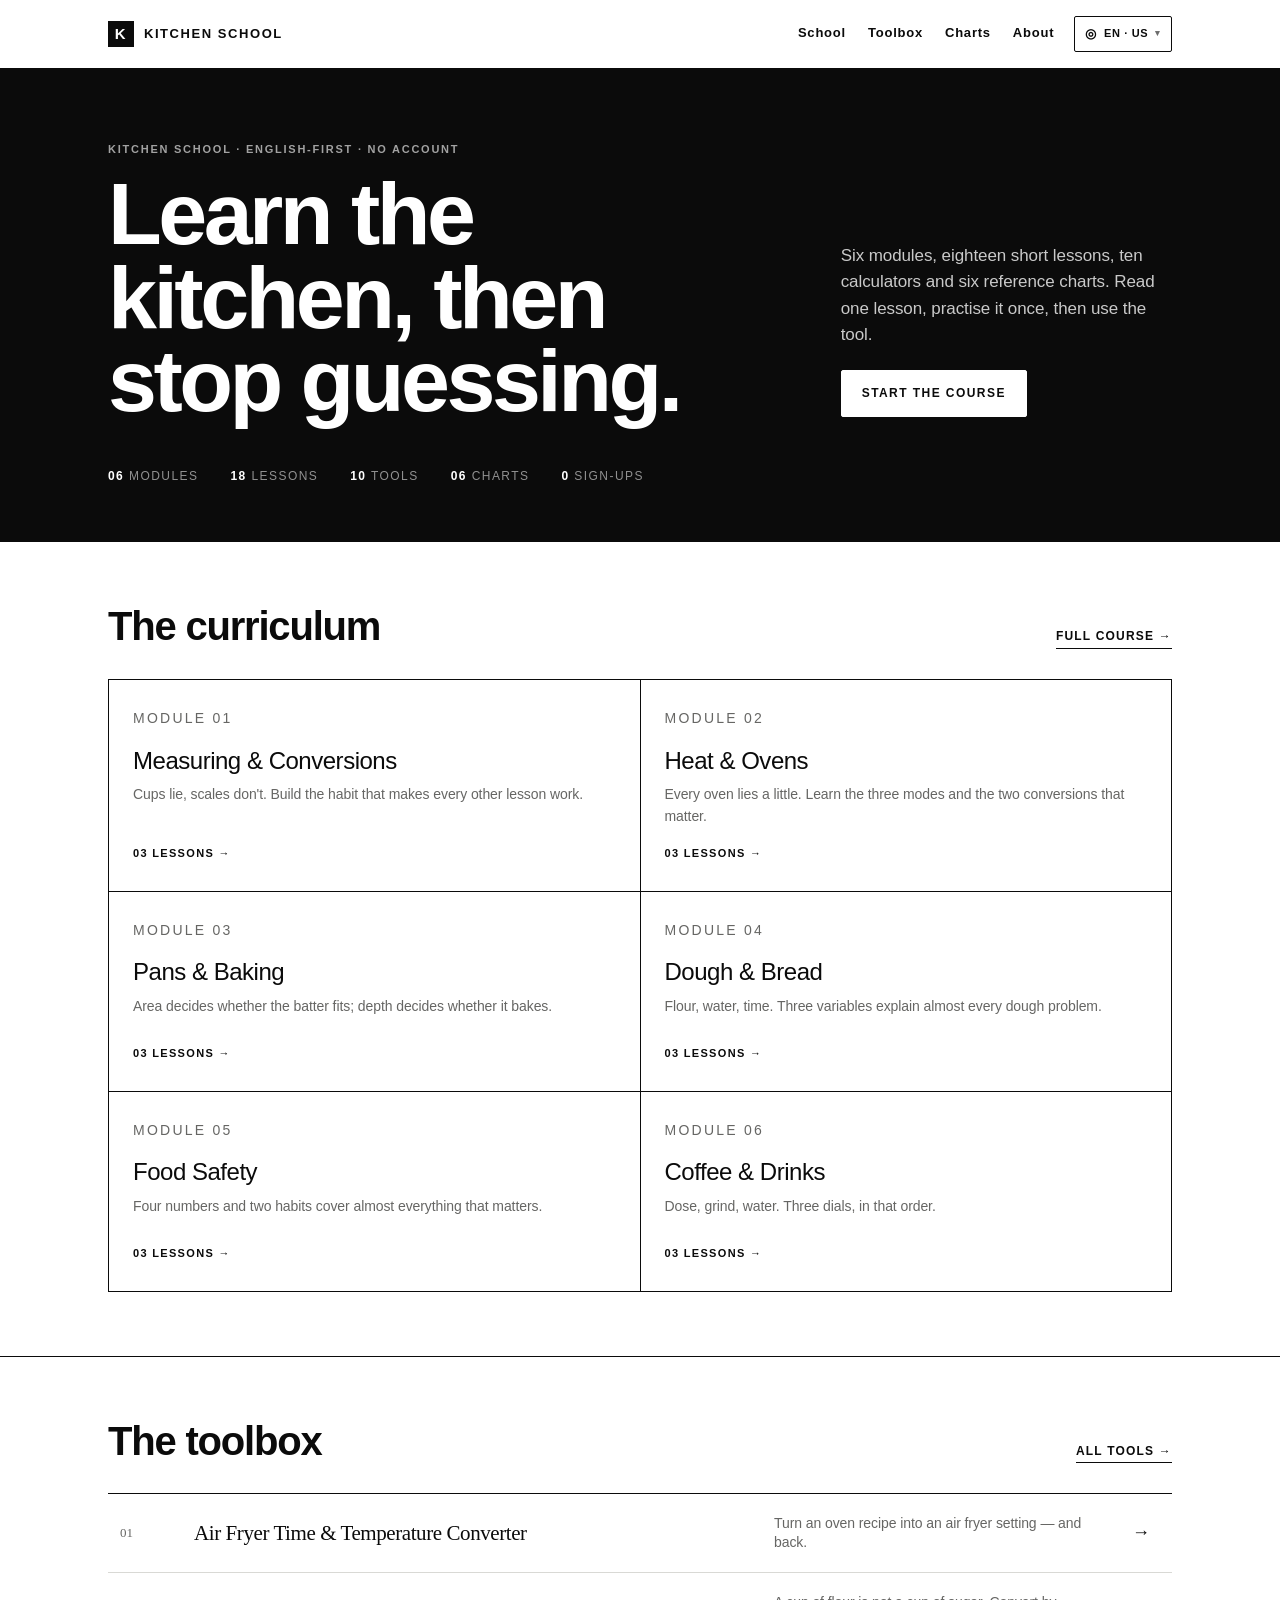
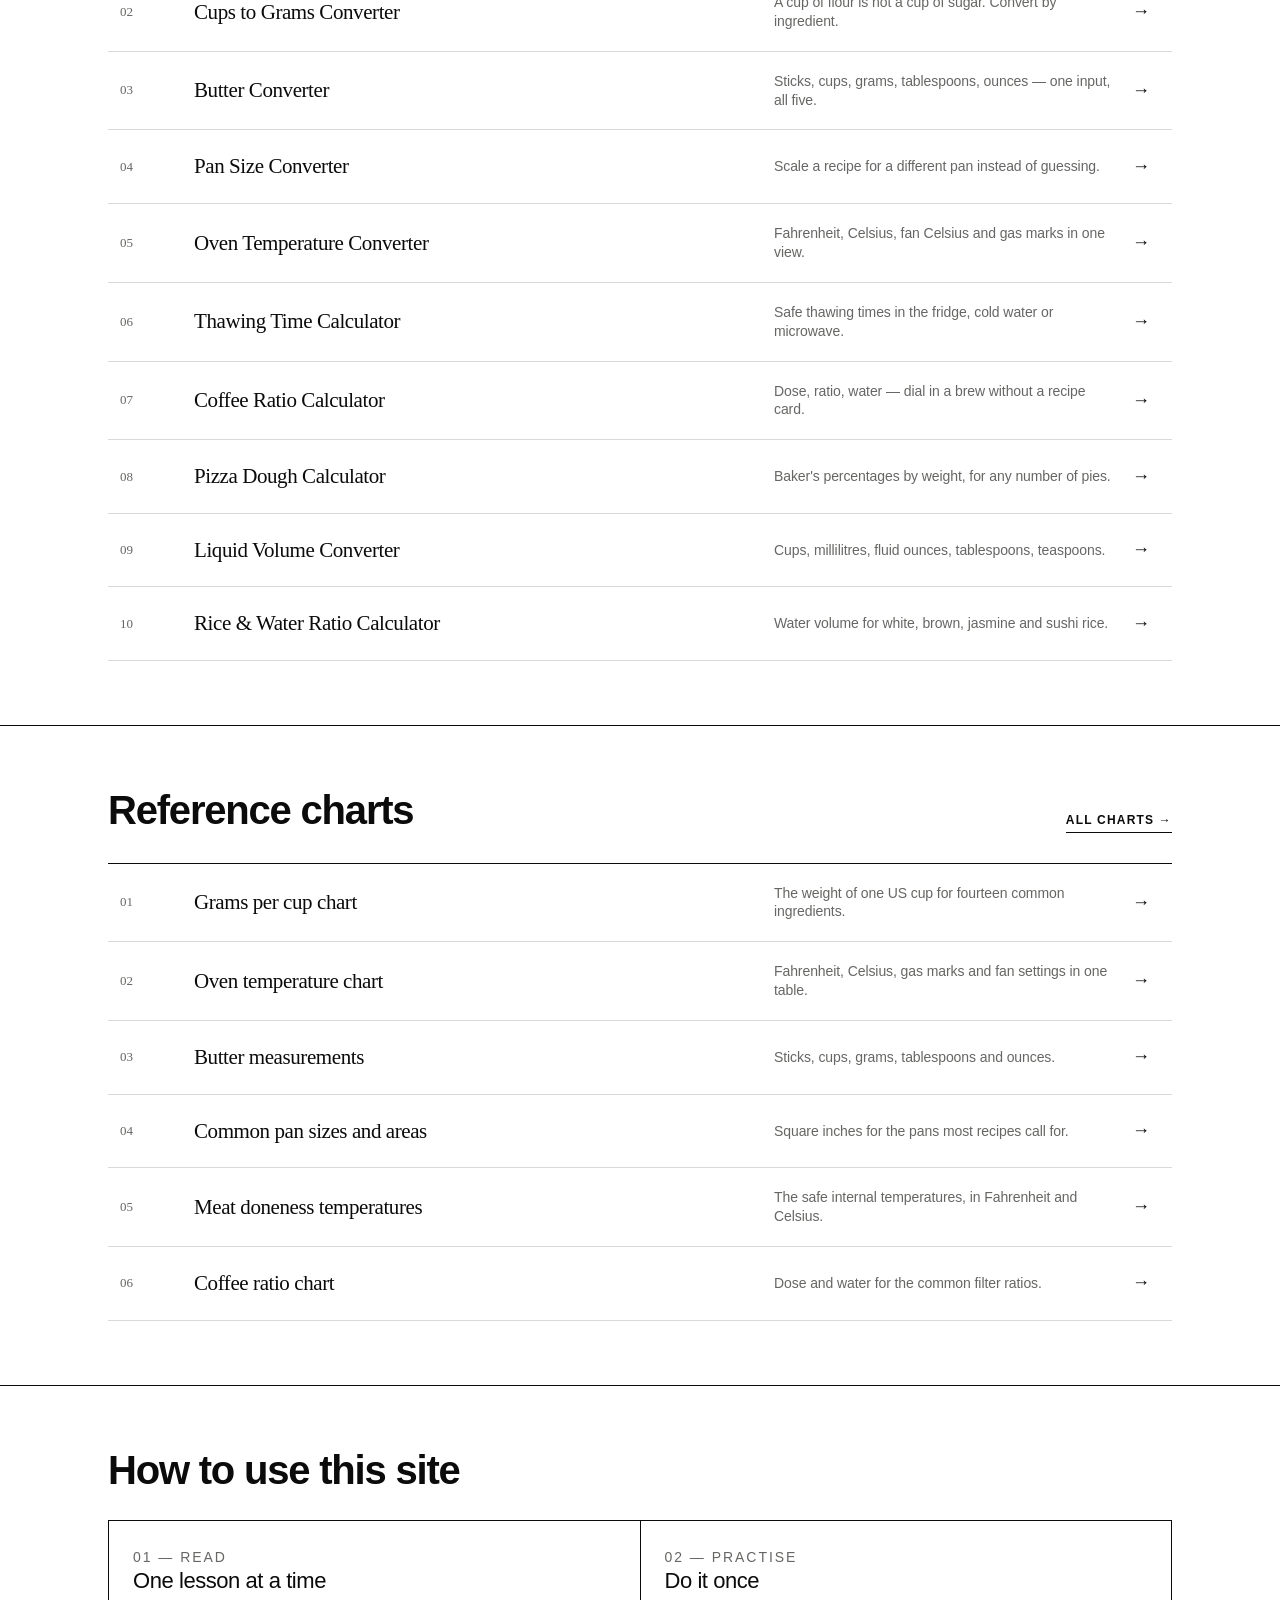
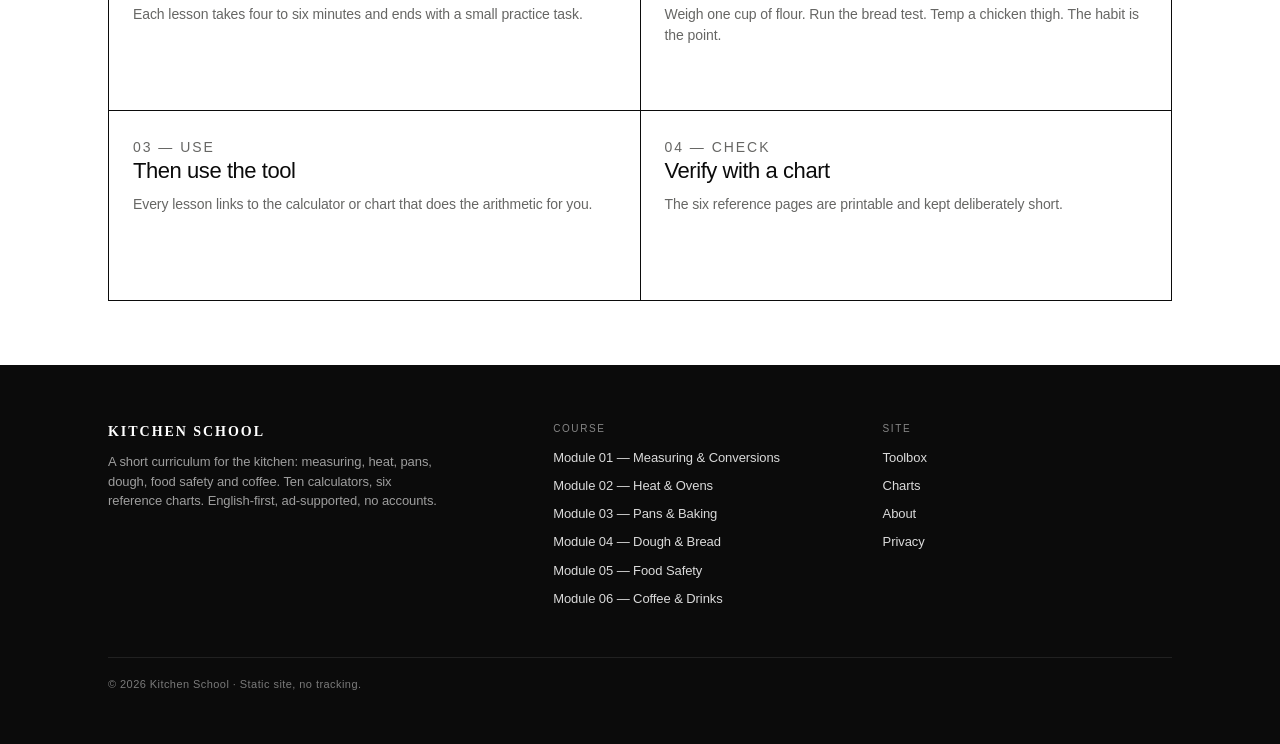
==== index.html @ a3f27768 "Add files via upload" ====
<!doctype html>
<html lang="en">
<head>
<meta charset="utf-8">
<meta name="viewport" content="width=device-width, initial-scale=1">
<title>Kitchen School — Learn the kitchen, then stop guessing</title>
<meta name="description" content="Eighteen short lessons, ten kitchen calculators and six reference charts. Learn measuring, heat, pans, dough, food safety and coffee — no account needed.">
<link rel="preconnect" href="https://miaoda.feishu.cn">
<link rel="stylesheet" href="https://miaoda.feishu.cn/fonts/css2?family=Space+Grotesk:wght@400;500;700&family=Inter:wght@400;500;600;700&display=swap">
<style>
/* ===== Base ===== */
:root{
  --ink:#0b0b0b;
  --paper:#ffffff;
  --muted:#666664;
  --hair:#d9d9d5;
  --soft:#f5f5f2;
}
*{box-sizing:border-box}
html{-webkit-text-size-adjust:100%}
body{
  margin:0;background:var(--paper);color:var(--ink);
  font-family:"Inter","Helvetica Neue",Arial,sans-serif;
  font-size:17px;line-height:1.55;letter-spacing:-0.005em;
  -webkit-font-smoothing:antialiased;
}
a{color:inherit}
h1,h2,h3,.num,.brand,.stat-value{font-family:"Space Grotesk","Inter","Helvetica Neue",Arial,sans-serif}
.wrap{max-width:1120px;margin:0 auto;padding:0 28px}
.kicker{font-size:11px;letter-spacing:.16em;text-transform:uppercase;font-weight:600;color:var(--muted);margin:0 0 14px}

/* ===== Header ===== */
.site-head{position:sticky;top:0;z-index:20;background:var(--paper);border-bottom:1px solid var(--ink)}
.head-row{display:flex;align-items:center;justify-content:space-between;gap:20px;height:68px}
.brand{display:flex;align-items:center;gap:10px;text-decoration:none;font-weight:700;letter-spacing:.12em;font-size:13px}
.logo{width:26px;height:26px;background:var(--ink);color:var(--paper);display:grid;place-items:center;font-size:15px;font-weight:700}
.nav{display:flex;gap:22px;font-size:13px;font-weight:600;letter-spacing:.06em;margin-left:auto}
.nav a{text-decoration:none;padding:6px 0;border-bottom:1px solid transparent}
.nav a:hover,.nav a.is-on{border-bottom-color:var(--ink)}
.head-right{display:flex;align-items:center;gap:18px}
.locale{position:relative}
.locale-btn{display:flex;align-items:center;gap:7px;background:var(--paper);color:var(--ink);border:1px solid var(--ink);border-radius:2px;padding:8px 10px;font:inherit;font-size:11px;font-weight:600;letter-spacing:.06em;cursor:pointer;white-space:nowrap}
.locale-btn:hover{background:var(--ink);color:var(--paper)}
.locale-btn .globe{font-size:13px;line-height:1}
.locale-btn .caret{font-size:9px;opacity:.6}
.locale-panel{position:absolute;right:0;top:calc(100% + 10px);width:252px;background:var(--paper);color:var(--ink);border:1px solid var(--ink);box-shadow:0 14px 34px rgba(0,0,0,.10);z-index:40;padding:6px 0}
.locale-panel[hidden]{display:none}
.lp-head{font-size:9px;letter-spacing:.16em;text-transform:uppercase;color:var(--muted);margin:12px 16px 6px}
.lp-opt{display:flex;justify-content:space-between;align-items:center;width:100%;background:none;border:0;padding:9px 16px;font:inherit;font-size:13px;cursor:pointer;text-align:left;color:inherit}
.lp-opt:hover{background:var(--ink);color:var(--paper)}
.lp-opt.is-on{font-weight:700}
.lp-opt.is-on::after{content:"✓";font-size:11px}
.lp-region{display:block;width:100%;background:none;border:0;padding:8px 16px;font:inherit;font-size:13px;text-align:left;cursor:pointer;color:inherit;line-height:1.25}
.lp-region span{display:block;font-size:10px;color:var(--muted);margin-top:3px}
.lp-region:hover{background:var(--ink);color:var(--paper)}
.lp-region:hover span{color:var(--paper);opacity:.6}
.lp-region.is-on{font-weight:700}
.lp-region.is-on::after{content:"✓";float:right;font-size:11px;margin-top:-14px}

/* ===== Hero ===== */
.hero{padding:72px 0 56px;border-bottom:1px solid var(--ink);background:var(--ink);color:var(--paper)}
.hero .kicker{color:rgba(255,255,255,.62)}
.hero .hero-line{color:rgba(255,255,255,.78)}
.hero .btn{background:var(--paper);color:var(--ink);border-color:var(--paper)}
.hero .btn:hover{background:transparent;color:var(--paper)}
.hero .hero-stats{color:rgba(255,255,255,.55)}
.hero .hero-stats b{color:var(--paper)}
.hero-grid{display:grid;grid-template-columns:1.55fr .75fr;gap:48px;align-items:end}
.hero h1{font-size:clamp(46px,7.2vw,88px);line-height:.95;letter-spacing:-.04em;margin:0;max-width:820px}
.hero-side{padding-bottom:6px}
.hero-line{color:#333;font-size:17px;margin:0 0 22px}
.hero-stats{display:flex;gap:32px;margin-top:44px;font-size:12px;letter-spacing:.12em;text-transform:uppercase;color:var(--muted);flex-wrap:wrap}
.hero-stats b{color:var(--ink)}

/* ===== Section ===== */
.section{padding:64px 0;border-bottom:1px solid var(--ink)}
.section-head{display:flex;justify-content:space-between;align-items:baseline;gap:20px;margin-bottom:30px}
.section-head h2{font-size:clamp(28px,3.6vw,40px);letter-spacing:-.03em;line-height:1;margin:0}
.section-head a{font-size:12px;letter-spacing:.1em;text-transform:uppercase;font-weight:600;text-decoration:none;border-bottom:1px solid var(--ink);padding-bottom:2px;white-space:nowrap}

/* ===== Index rows ===== */
.index{border-top:1px solid var(--ink)}
.index-row{
  display:grid;grid-template-columns:56px 1fr 340px 28px;gap:18px;align-items:center;
  padding:20px 12px;border-bottom:1px solid var(--hair);text-decoration:none;
  transition:background .12s,color .12s,padding .12s;
}
.index-row:hover{background:var(--ink);color:var(--paper);padding-left:20px}
.index-num{font-family:"Space Grotesk";font-size:13px;color:var(--muted)}
.index-row:hover .index-num,.index-row:hover .index-desc{color:var(--paper);opacity:.65}
.index-name{font-family:"Space Grotesk";font-size:21px;letter-spacing:-.02em;font-weight:500}
.index-desc{font-size:14px;color:var(--muted);line-height:1.35}
.index-arrow{font-family:"Space Grotesk";font-size:18px}

/* ===== Cards ===== */
.card-grid{display:grid;grid-template-columns:1fr 1fr;gap:0;border-top:1px solid var(--ink);border-left:1px solid var(--ink)}
.tool-card{
  border-right:1px solid var(--ink);border-bottom:1px solid var(--ink);
  padding:26px 24px;min-height:190px;display:flex;flex-direction:column;
  text-decoration:none;transition:background .12s,color .12s;
}
.tool-card:hover{background:var(--ink);color:var(--paper)}
.tool-meta{font-size:11px;letter-spacing:.14em;text-transform:uppercase;color:var(--muted);margin:0 0 12px}
.tool-card h3{font-size:22px;letter-spacing:-.02em;line-height:1.15;margin:0 0 10px;font-weight:500}
.tool-card p{font-size:14px;color:var(--muted);margin:0}
.tool-card:hover .tool-meta,.tool-card:hover p{color:var(--paper);opacity:.68}

/* ===== Module cards ===== */
.module-grid{display:grid;grid-template-columns:1fr 1fr;gap:0;border-top:1px solid var(--ink);border-left:1px solid var(--ink)}
.module-card{
  border-right:1px solid var(--ink);border-bottom:1px solid var(--ink);
  padding:28px 24px;min-height:200px;display:flex;flex-direction:column;text-decoration:none;
  transition:background .12s,color .12s;
}
.module-card:hover{background:var(--ink);color:var(--paper)}
.module-num{font-size:11px;letter-spacing:.16em;color:var(--muted);margin:0 0 14px}
.module-card h3{font-size:24px;letter-spacing:-.02em;line-height:1.1;margin:0 0 10px;font-weight:500}
.module-card p{font-size:14px;color:var(--muted);margin:0 0 18px}
.module-foot{margin-top:auto;font-size:11px;letter-spacing:.12em;text-transform:uppercase;font-weight:600}
.module-card:hover .module-num,.module-card:hover p{color:var(--paper);opacity:.65}

/* ===== Buttons / segments ===== */
.btn{
  display:inline-block;background:var(--ink);color:var(--paper);border:1px solid var(--ink);
  padding:13px 20px;font-size:12px;font-weight:700;letter-spacing:.12em;text-transform:uppercase;
  cursor:pointer;text-decoration:none;border-radius:2px;
  transition:background .12s,color .12s;
}
.btn:hover{background:var(--paper);color:var(--ink)}
.btn-ghost{background:transparent;color:var(--ink)}
.btn-ghost:hover{background:var(--ink);color:var(--paper)}
.seg{display:flex;flex-wrap:wrap;border:1px solid var(--ink);border-radius:2px;overflow:hidden}
.seg-btn{
  appearance:none;background:var(--paper);color:var(--ink);border:0;border-right:1px solid var(--ink);
  padding:11px 14px;font:inherit;font-size:12px;font-weight:600;letter-spacing:.04em;cursor:pointer;
  flex:1;white-space:nowrap;transition:background .12s,color .12s;
}
.seg-btn:last-child{border-right:0}
.seg-btn:hover{background:var(--soft)}
.seg-btn.is-on{background:var(--ink);color:var(--paper)}
.seg-sm .seg-btn{padding:13px 12px;min-width:52px;flex:0 0 auto}

/* ===== Calculator ===== */
.calc{border:1px solid var(--ink);margin:38px 0 20px;border-radius:2px;background:var(--paper)}
.calc-top{padding:16px 22px;border-bottom:1px solid var(--ink);display:flex;justify-content:space-between;align-items:center;gap:16px;flex-wrap:wrap}
.calc-label{font-size:10px;letter-spacing:.16em;font-weight:700;margin:0;color:var(--muted)}
.calc-grid{padding:22px;display:grid;grid-template-columns:1fr 1fr;gap:22px}
.field{display:block}
.field-label{display:block;font-size:10px;letter-spacing:.14em;text-transform:uppercase;font-weight:700;color:var(--muted);margin-bottom:8px}
.field input,.field select{
  width:100%;border:1px solid var(--ink);background:var(--paper);color:var(--ink);
  padding:13px 14px;font:inherit;font-size:18px;border-radius:2px;appearance:none;
}
.field input:focus,.field select:focus{outline:2px solid var(--ink);outline-offset:2px}
.field select{appearance:auto;padding-right:34px}
.field-row{display:flex;gap:10px;align-items:stretch}
.field-row input{flex:1;min-width:0}
.result{background:var(--ink);color:var(--paper);padding:26px 22px;display:grid;grid-template-columns:1fr 1fr;gap:18px}
.result-3{grid-template-columns:repeat(3,1fr)}
.result-4{grid-template-columns:repeat(4,1fr)}
.result-5{grid-template-columns:repeat(5,1fr)}
.stat-label{font-size:9px;letter-spacing:.16em;text-transform:uppercase;opacity:.6;margin:0 0 6px}
.stat-value{font-size:clamp(28px,4.4vw,46px);line-height:1;letter-spacing:-.03em;margin:0;font-weight:500}
.stat-value small{font-size:.42em;letter-spacing:0;margin-left:4px;opacity:.8;font-weight:500}
.stat-sub{font-size:11px;opacity:.55;margin:6px 0 0;letter-spacing:.02em}
.calc-note{padding:15px 22px;margin:0;font-size:13px;color:var(--muted);border-top:1px solid var(--hair)}
.calc-actions{padding:0 22px 20px;display:flex;gap:10px;align-items:center;flex-wrap:wrap}
.ad{border:1px dashed var(--hair);margin:26px 0 0;padding:18px;text-align:center;color:var(--muted)}
.ad span{font-size:9px;letter-spacing:.18em;display:block;margin-bottom:4px}
.ad p{font-size:12px;margin:0}
/* Ad slots stay in the markup but stay hidden until AdSense is approved */
.ad{display:none}

/* ===== Prose ===== */
.prose{margin:46px 0 0;max-width:760px}
.prose h2{font-size:24px;letter-spacing:-.02em;margin:40px 0 12px;line-height:1.15}
.prose h3{font-size:18px;margin:28px 0 8px}
.prose p{margin:0 0 14px;color:#242424}
.prose ul,.prose ol{margin:0 0 16px;padding-left:22px}
.prose li{margin-bottom:8px}
.prose .mini-table{margin:18px 0 24px}
.prose a{border-bottom:1px solid var(--ink);text-decoration:none}
.prose a:hover{background:var(--ink);color:var(--paper)}

/* ===== Table ===== */
table{border-collapse:collapse;width:100%;font-size:14px}
th,td{border-bottom:1px solid var(--hair);padding:10px 8px;text-align:left;vertical-align:top}
th{font-size:10px;letter-spacing:.12em;text-transform:uppercase;color:var(--muted);border-bottom:1px solid var(--ink)}
td.num-cell{font-family:"Space Grotesk";text-align:right;white-space:nowrap}

/* ===== Lesson bits ===== */
.crumbs{font-size:11px;letter-spacing:.1em;text-transform:uppercase;color:var(--muted);margin:44px 0 26px}
.crumbs a{text-decoration:none;border-bottom:1px solid var(--hair)}
.crumbs span{margin:0 8px}
.page-h1{font-size:clamp(34px,5.2vw,60px);line-height:.98;letter-spacing:-.035em;margin:0 0 18px;max-width:900px}
.lede{font-size:19px;color:#333;max-width:720px;margin:0 0 8px;line-height:1.5}
.meta-line{font-size:11px;letter-spacing:.12em;text-transform:uppercase;color:var(--muted);margin:16px 0 0}
.lesson-list{border-top:1px solid var(--ink);margin-top:12px}
.lesson-row{display:grid;grid-template-columns:64px 1fr 90px 24px;gap:16px;align-items:center;padding:18px 10px;border-bottom:1px solid var(--hair);text-decoration:none;transition:background .12s,color .12s,padding .12s}
.lesson-row:hover{background:var(--ink);color:var(--paper);padding-left:18px}
.lesson-row .ln{font-size:12px;color:var(--muted);font-family:"Space Grotesk"}
.lesson-row .lt{font-family:"Space Grotesk";font-size:19px;letter-spacing:-.02em}
.lesson-row .lm{font-size:11px;color:var(--muted);text-align:right;letter-spacing:.06em}
.lesson-row:hover .ln,.lesson-row:hover .lm{color:var(--paper);opacity:.65}
.practice{background:var(--ink);color:var(--paper);padding:22px 24px;margin:36px 0 0}
.practice .pl{font-size:10px;letter-spacing:.18em;text-transform:uppercase;opacity:.6;margin:0 0 8px}
.practice p{margin:0;font-size:16px;line-height:1.45}
.lesson-nav{display:grid;grid-template-columns:1fr 1fr;border:1px solid var(--ink);margin:40px 0 0}
.lesson-nav a{padding:18px 20px;text-decoration:none;display:block}
.lesson-nav a:hover{background:var(--ink);color:var(--paper)}
.lesson-nav .ln-lab{font-size:10px;letter-spacing:.14em;text-transform:uppercase;opacity:.6;display:block;margin-bottom:6px}
.lesson-nav .ln-title{font-size:16px;font-family:"Space Grotesk"}
.lesson-nav .next{text-align:right;border-left:1px solid var(--ink)}

/* ===== Related / page bits ===== */
.related{margin:56px 0 70px}
.related-grid{display:grid;grid-template-columns:repeat(3,1fr);gap:0;border-top:1px solid var(--ink);border-left:1px solid var(--ink)}
.related-card{border-right:1px solid var(--ink);border-bottom:1px solid var(--ink);padding:18px 20px;text-decoration:none;display:block;transition:background .12s,color .12s}
.related-card:hover{background:var(--ink);color:var(--paper)}
.related-card b{display:block;font-size:16px;font-weight:500;margin-bottom:4px}
.related-card span{font-size:12px;color:var(--muted)}

/* ===== Footer ===== */
.site-foot{background:var(--ink);color:var(--paper);padding:56px 0 40px}
.foot-grid{display:grid;grid-template-columns:1.4fr 1fr 1fr;gap:40px}
.foot-brand{font-family:"Space Grotesk";letter-spacing:.14em;font-size:14px;margin:0 0 10px;font-weight:700}
.foot-note{font-size:13px;opacity:.6;max-width:330px;margin:0;line-height:1.5}
.foot-head{font-size:10px;letter-spacing:.16em;text-transform:uppercase;opacity:.5;margin:0 0 12px}
.foot-links{list-style:none;margin:0;padding:0;font-size:13px}
.foot-links li{margin-bottom:8px}
.foot-links a{text-decoration:none;opacity:.85;border-bottom:1px solid transparent}
.foot-links a:hover{opacity:1;border-bottom-color:var(--paper)}
.foot-legal{border-top:1px solid rgba(255,255,255,.2);margin-top:40px;padding-top:18px;font-size:11px;opacity:.45;letter-spacing:.04em}

/* ===== Toast ===== */
.toast{position:fixed;left:50%;bottom:26px;transform:translate(-50%,20px);background:var(--ink);color:var(--paper);padding:11px 18px;font-size:12px;letter-spacing:.06em;opacity:0;pointer-events:none;transition:opacity .15s,transform .15s;z-index:50;border-radius:2px}
.toast.is-on{opacity:1;transform:translate(-50%,0)}

/* ===== Responsive ===== */
html[lang="zh"] .hero h1{font-size:clamp(40px,5.6vw,64px);line-height:1.08;letter-spacing:-.02em}
html[lang="zh"] .page-h1{font-size:clamp(32px,4.6vw,52px);line-height:1.12;letter-spacing:-.02em}
html[lang="zh"] .section-head h2{font-size:clamp(26px,3.2vw,34px)}
@media (max-width:860px){
  .wrap{padding:0 20px}
  .hero{padding:48px 0 40px}
  .hero-grid{grid-template-columns:1fr;gap:26px;align-items:start}
  .hero h1{font-size:clamp(38px,10.5vw,60px)}
  html[lang="zh"] .hero h1{font-size:clamp(32px,8.6vw,44px);line-height:1.1}
  html[lang="zh"] .page-h1{font-size:clamp(28px,7.4vw,38px)}
  .hero-side{padding-bottom:0}
  .hero-stats{gap:18px;margin-top:30px}
  .section{padding:46px 0}
  .index-row{grid-template-columns:38px 1fr 24px;gap:12px;padding:16px 4px}
  .index-desc{display:none}
  .index-name{font-size:18px}
  .lesson-row{grid-template-columns:44px 1fr 24px;gap:12px}
  .lesson-row .lm{display:none}
  .card-grid,.module-grid{grid-template-columns:1fr}
  .calc-grid{grid-template-columns:1fr;padding:18px}
  .result,.result-3,.result-4,.result-5{grid-template-columns:1fr 1fr;padding:20px 18px}
  .calc-top{padding:14px 18px}
  .calc-note,.calc-actions{padding-left:18px;padding-right:18px}
  .related-grid{grid-template-columns:1fr}
  .lesson-nav{grid-template-columns:1fr}
  .lesson-nav .next{text-align:left;border-left:0;border-top:1px solid var(--ink)}
  .foot-grid{grid-template-columns:1fr;gap:26px}
  .nav{gap:14px;font-size:12px}
  .head-right{gap:10px}
  .locale-btn{padding:7px 8px}
  .locale-btn .locale-text{display:none}
  .locale-panel{width:236px}
  .brand{letter-spacing:.08em;font-size:12px}
  .page-h1{font-size:clamp(30px,8.5vw,44px)}
}
@media (max-width:640px){
  .wrap{padding:0 16px}
  .head-row{height:auto;flex-wrap:wrap;padding:10px 0 12px;row-gap:8px}
  .nav{order:3;width:100%;margin-left:0;justify-content:space-between;gap:8px;font-size:11px;letter-spacing:.04em}
  .head-right{order:2;margin-left:auto}
  .hero{padding:40px 0 34px}
  .hero h1{font-size:clamp(30px,8.4vw,42px);line-height:1}
  html[lang="zh"] .hero h1{font-size:clamp(28px,7.8vw,38px)}
  .hero-line{font-size:16px}
  .hero-stats{gap:12px 18px;font-size:10px}
  .page-h1{font-size:clamp(28px,7.8vw,38px)}
  .lede{font-size:17px}
  .section-head h2{font-size:28px}
  .section-head a{font-size:10px}
  .stat-value{font-size:30px}
  .locale-panel{width:min(236px,calc(100vw - 32px))}
  table{font-size:12px}
  th,td{padding:8px 4px}
}
</style>
</head>
<body>

<header class="site-head">
  <div class="wrap head-row">
    <a class="brand" href="#/" aria-label="Kitchen School home">
      <span class="logo">K</span>
      <span>KITCHEN SCHOOL</span>
    </a>
    <nav class="nav" id="nav">
      <a href="#/school" data-nav="/school">School</a>
      <a href="#/tools" data-nav="/tools">Toolbox</a>
      <a href="#/reference" data-nav="/reference">Charts</a>
      <a href="#/about" data-nav="/about">About</a>
    </nav>
    <div class="head-right">
      <div class="locale" id="locale">
        <button class="locale-btn" id="locale-btn" type="button" aria-haspopup="true" aria-expanded="false" aria-label="Select region and language">
          <span class="globe" aria-hidden="true">◎</span>
          <span class="locale-text" id="locale-label">EN · US</span>
          <span class="caret" aria-hidden="true">▾</span>
        </button>
        <div class="locale-panel" id="locale-panel" hidden>
          <p class="lp-head">Language</p>
          <button class="lp-opt" type="button" data-lang="en">English</button>
          <button class="lp-opt" type="button" data-lang="zh">简体中文</button>
          <p class="lp-head">Region</p>
          <button class="lp-region" type="button" data-region="US">United States<span>US units · °F, cups, lb</span></button>
          <button class="lp-region" type="button" data-region="UK">United Kingdom<span>Metric · °C, ml, lb</span></button>
          <button class="lp-region" type="button" data-region="EU">Europe<span>Metric · °C, ml, kg</span></button>
          <button class="lp-region" type="button" data-region="CN">中国<span>公制 · °C、毫升、千克</span></button>
        </div>
      </div>
    </div>
  </div>
</header>

<main id="app"></main>

<footer class="site-foot">
  <div class="wrap">
    <div class="foot-grid">
      <div>
        <p class="foot-brand">KITCHEN SCHOOL</p>
        <p class="foot-note">A short curriculum for the kitchen: measuring, heat, pans, dough, food safety and coffee. Ten calculators, six reference charts. English-first, ad-supported, no accounts.</p>
      </div>
      <div>
        <p class="foot-head">Course</p>
        <ul class="foot-links" id="foot-modules"></ul>
      </div>
      <div>
        <p class="foot-head">Site</p>
        <ul class="foot-links">
          <li><a href="#/tools">Toolbox</a></li>
          <li><a href="#/reference">Charts</a></li>
          <li><a href="#/about">About</a></li>
          <li><a href="#/privacy">Privacy</a></li>
        </ul>
      </div>
    </div>
    <p class="foot-legal">© 2026 Kitchen School · Static site, no tracking.</p>
  </div>
</footer>

<div class="toast" id="toast" role="status" aria-live="polite"></div>

<script>
/* ============================================================
   Data — ingredients, gas marks
   ============================================================ */
const INGREDIENTS = [
  {name:"All-purpose flour", g:125},
  {name:"Bread flour", g:127},
  {name:"Whole-wheat flour", g:120},
  {name:"Granulated sugar", g:200},
  {name:"Brown sugar, packed", g:220},
  {name:"Powdered sugar", g:120},
  {name:"Butter", g:227},
  {name:"Milk", g:240},
  {name:"Water", g:236},
  {name:"Cocoa powder", g:85},
  {name:"Rolled oats", g:90},
  {name:"Uncooked white rice", g:185},
  {name:"Honey", g:340},
  {name:"Table salt", g:273}
];

const GAS_TABLE = [
  {gas:1, f:275, c:135},
  {gas:2, f:300, c:150},
  {gas:3, f:325, c:165},
  {gas:4, f:350, c:175},
  {gas:5, f:375, c:190},
  {gas:6, f:400, c:205},
  {gas:7, f:425, c:220},
  {gas:8, f:450, c:230},
  {gas:9, f:475, c:245}
];

/* ============================================================
   Data — course
   ============================================================ */
const MODULES = [
  {
    slug:"measure",
    num:"01",
    title:"Measuring & Conversions",
    dek:"Cups lie, scales don't. Build the habit that makes every other lesson work.",
    outcome:"Convert any recipe to grams and scale it without ruining the texture.",
    lessons:[
      {
        slug:"weight-vs-volume",
        title:"Why weight beats volume",
        dek:"A cup of flour is not a fixed amount. Here is the size of the error.",
        minutes:5,
        body:`
          <h2>Why it matters</h2>
          <p>A US cup of all-purpose flour can weigh anywhere from 110 g to 150 g depending on how it got into the cup. That is a 30% swing in the main ingredient of a cake, and no recipe can absorb it.</p>
          <p>Weight removes the variable. One gram is one gram whether the flour is loose, packed or humid.</p>
          <h2>Do this</h2>
          <ol>
            <li>Put the bowl on the scale first, then press tare so the display reads zero.</li>
            <li>Add the ingredient until the number matches the recipe — no scooping from the bag into the bowl.</li>
            <li>Use millilitres or grams for liquids; a liquid cup is far more consistent than a dry cup.</li>
          </ol>
          <h2>Mistakes to avoid</h2>
          <ul>
            <li>Packing brown sugar unless the recipe says "packed".</li>
            <li>Measuring over the mixing bowl — the overshoot goes in and cannot come out.</li>
            <li>Assuming a cup of every ingredient weighs the same. It never does.</li>
          </ul>`,
        practice:"Weigh one cup of flour twice: once scooped straight from the bag, once spooned in and levelled. Compare the numbers. That difference is your error budget.",
        tools:["cups-to-grams"]
      },
      {
        slug:"use-a-scale",
        title:"Using a scale without slowing down",
        dek:"Tare, target, done. The three-move routine that takes ten seconds.",
        minutes:4,
        body:`
          <h2>Why it matters</h2>
          <p>A $15 kitchen scale is more accurate than every measuring cup in your drawer. The only cost is learning a routine, and the routine is three moves.</p>
          <h2>Do this</h2>
          <ol>
            <li><b>Tare</b> with the empty bowl on the platform.</li>
            <li><b>Add</b> until you hit the target weight, watching the display rather than the bowl.</li>
            <li><b>Tare again</b> between ingredients and keep stacking in the same bowl.</li>
          </ol>
          <p>Use a 1 g resolution for flour, sugar and butter. For yeast and salt, a 0.1 g resolution matters more than the total capacity.</p>
          <h2>Mistakes to avoid</h2>
          <ul>
            <li>Forgetting to tare and counting the bowl weight as flour.</li>
            <li>Pouring fast near the target; slow down in the last 20 g.</li>
            <li>Trusting a scale that has not been checked — a 500 g bag of sugar makes a quick calibration test.</li>
          </ul>`,
        practice:"Convert a recipe that calls for 2¼ cups of flour into grams using the flour rate of 125 g per cup. Weigh it out and note how close the cup method would have been.",
        tools:["cups-to-grams"]
      },
      {
        slug:"scale-a-recipe",
        title:"Scaling a recipe up or down",
        dek:"Multiply the ingredients, then fix the pan and the clock — in that order.",
        minutes:6,
        body:`
          <h2>Why it matters</h2>
          <p>Doubling a recipe is not doubling every number. Ingredients scale linearly; pans do not, and baking time definitely does not.</p>
          <h2>Do this</h2>
          <ol>
            <li><b>Find the factor:</b> new servings ÷ original servings.</li>
            <li><b>Multiply every ingredient</b> by that factor, including salt and leaveners.</li>
            <li><b>Pick a pan with the same batter depth.</b> Area scales with the square of the diameter, not the diameter itself.</li>
            <li><b>Adjust time last.</b> A larger batch usually needs 5–10% longer at the same temperature.</li>
          </ol>
          <h2>Mistakes to avoid</h2>
          <ul>
            <li>Using a pan with double the diameter, which gives four times the area.</li>
            <li>Keeping the original bake time for a deeper pan.</li>
            <li>Scaling a pinch-based seasoning with the same precision as flour — taste, don't calculate.</li>
          </ul>`,
        practice:"Double an 8×8 brownie recipe, then choose between a 9×13 pan and two 8×8 pans. Work out the batter depth for each before you bake.",
        tools:["pan-size","cups-to-grams"]
      }
    ]
  },
  {
    slug:"heat",
    num:"02",
    title:"Heat & Ovens",
    dek:"Every oven lies a little. Learn the three modes and the two conversions that matter.",
    outcome:"Convert between oven, fan and air fryer settings without guessing.",
    lessons:[
      {
        slug:"oven-heat",
        title:"How oven heat actually works",
        dek:"Conduction, convection and radiation — and why the dial is an average.",
        minutes:5,
        body:`
          <h2>Why it matters</h2>
          <p>An oven does not hold a temperature; it cycles around one. The element switches on and off, and the air near the door is cooler than the air at the back. The dial is a target, not a measurement.</p>
          <h2>Do this</h2>
          <ol>
            <li>Preheat for a full 20 minutes, not the 8 minutes the display suggests.</li>
            <li>Place an oven thermometer in the middle and compare it with the dial.</li>
            <li>Learn the hot spot: toast sliced bread in one layer and see which corners brown first.</li>
          </ol>
          <p><b>Conduction</b> comes from the pan, <b>convection</b> from moving air, <b>radiation</b> from the element. A dark pan absorbs radiation faster; a light pan bakes more gently.</p>
          <h2>Mistakes to avoid</h2>
          <ul>
            <li>Opening the door to "check" in the first half of a bake — the temperature can drop 30°F.</li>
            <li>Trusting a 20-year-old thermostat.</li>
            <li>Baking two trays at once without rotating them halfway.</li>
          </ul>`,
        practice:"Run the bread test: one layer of sliced bread on a middle rack, 350°F for 6 minutes. Photograph the tray and mark the dark corners.",
        tools:["oven-temperature"]
      },
      {
        slug:"oven-vs-air-fryer",
        title:"Oven vs air fryer: the 25°F rule",
        dek:"One temperature drop, one time cut, one early check.",
        minutes:5,
        body:`
          <h2>Why it matters</h2>
          <p>An air fryer is a small, fast convection oven. The same recipe will overcook if you keep the oven's numbers, and undercook if you cut too much.</p>
          <h2>Do this</h2>
          <ol>
            <li>Drop the temperature by 25°F (15°C).</li>
            <li>Cut the time by 20%.</li>
            <li>Check at about 80% of the new time; add minutes only after that.</li>
          </ol>
          <p>If the original recipe was written for a fan-assisted oven, the temperature is already reduced — keep it and cut only the time.</p>
          <h2>Mistakes to avoid</h2>
          <ul>
            <li>Crowding the basket: stacked food steams instead of browning.</li>
            <li>Converting a 3-hour braise. Long, wet cooking is not an air fryer job.</li>
            <li>Assuming every air fryer runs at the same real temperature; the first batch is the calibration.</li>
          </ul>`,
        practice:"Convert a 425°F / 25-minute oven roast. Set the air fryer to the converted temperature and check at 80% of the converted time.",
        tools:["air-fryer","oven-temperature"]
      },
      {
        slug:"read-your-oven",
        title:"Reading fan, gas and hot spots",
        dek:"Fan settings, gas marks and the 20°C offset, decoded.",
        minutes:4,
        body:`
          <h2>Why it matters</h2>
          <p>Recipes travel between countries with different dials. A fan oven set to 180°C is not a conventional oven set to 180°C, and gas mark 4 is not a number you can calculate from scratch.</p>
          <h2>Do this</h2>
          <ol>
            <li><b>Fan:</b> set the dial about 20°C (35°F) lower than a conventional recipe says.</li>
            <li><b>Gas:</b> use the standard table — mark 4 is 350°F / 175°C; mark 6 is 400°F / 205°C.</li>
            <li><b>Hot spots:</b> rotate the tray halfway through, and use the back half for the item that needs the most color.</li>
          </ol>
          <h2>Mistakes to avoid</h2>
          <ul>
            <li>Converting gas marks with arithmetic instead of the table.</li>
            <li>Using the fan setting for delicate custards without lowering the temperature.</li>
            <li>Assuming the top rack is the hottest — it usually is, but the element position decides.</li>
          </ul>`,
        practice:"Find the fan conversion for three recipes written at 180°C, 200°C and 220°C. Write the dial settings you would actually use.",
        tools:["oven-temperature"]
      }
    ]
  },
  {
    slug:"pans",
    num:"03",
    title:"Pans & Baking",
    dek:"Area decides whether the batter fits; depth decides whether it bakes.",
    outcome:"Swap pans and adjust time with math instead of hope.",
    lessons:[
      {
        slug:"pan-area",
        title:"Pan area math that matters",
        dek:"πr² in one minute, and why 8-inch round ≠ 8-inch square.",
        minutes:5,
        body:`
          <h2>Why it matters</h2>
          <p>Recipes are written for a pan's volume, and volume starts with area. Two pans with the same width number can hold very different amounts.</p>
          <h2>Do this</h2>
          <ol>
            <li><b>Round:</b> area = π × (diameter ÷ 2)². An 8-inch round is about 50 in².</li>
            <li><b>Square:</b> area = side × side. An 8-inch square is 64 in².</li>
            <li><b>Rectangle:</b> area = length × width. A 9×13 is 117 in².</li>
          </ol>
          <p>Divide the new area by the old area to get the ingredient multiplier. Keep the batter depth close to the original.</p>
          <h2>Mistakes to avoid</h2>
          <ul>
            <li>Comparing diameter to side length as if they were the same measurement.</li>
            <li>Ignoring depth: a wider, shallower pan bakes faster and drier.</li>
            <li>Scaling a recipe by pan volume when you only know the width.</li>
          </ul>`,
        practice:"Calculate the areas of an 8-inch round, a 9-inch round and an 8-inch square. Rank them from smallest to largest before checking the tool.",
        tools:["pan-size"]
      },
      {
        slug:"swap-pans",
        title:"Substituting pans without ruining the bake",
        dek:"Match area, keep depth, then move the clock — not the other way around.",
        minutes:6,
        body:`
          <h2>Why it matters</h2>
          <p>A pan substitution is a geometry problem with a baking consequence. Get the area right and the batch fits; get the depth wrong and the texture changes.</p>
          <h2>Do this</h2>
          <ol>
            <li>Calculate both areas and the multiplier.</li>
            <li>Choose a pan where the batter depth stays within about 1 inch of the original.</li>
            <li>If the new pan is deeper, lower the temperature by 10–15°F and add time.</li>
            <li>If it is shallower, start checking earlier — often 10 minutes earlier.</li>
          </ol>
          <h2>Mistakes to avoid</h2>
          <ul>
            <li>Swapping a springform for a loose-bottom pan in a water bath.</li>
            <li>Filling a pan more than two-thirds full; leave room for rise.</li>
            <li>Changing pan and temperature at the same time, then not knowing which caused the result.</li>
          </ul>`,
        practice:"Take a recipe written for a 9-inch round and plan a bake in an 8-inch square. Write the multiplier, the expected depth and the time adjustment.",
        tools:["pan-size"]
      },
      {
        slug:"line-and-grease",
        title:"Lining and greasing: when each matters",
        dek:"Parchment, butter and flour are not interchangeable.",
        minutes:4,
        body:`
          <h2>Why it matters</h2>
          <p>The lining decides whether the crust releases cleanly and how the edge browns. The wrong choice shows up as a stuck cake or a soggy base.</p>
          <h2>Do this</h2>
          <ol>
            <li><b>Cakes:</b> grease the pan, line the bottom with parchment, grease again.</li>
            <li><b>Brownies and bars:</b> parchment with an overhang makes removal trivial.</li>
            <li><b>Bread:</b> grease and flour, or simply grease if the dough is high-hydration.</li>
            <li><b>Cheesecake:</b> parchment on the base only; grease the sides lightly.</li>
          </ol>
          <h2>Mistakes to avoid</h2>
          <ul>
            <li>Using flour on a pan for a flourless cake.</li>
            <li>Greasing only the middle and leaving the corners dry.</li>
            <li>Spraying oil on a hot pan — it burns before the batter arrives.</li>
          </ul>`,
        practice:"Pick a lining method for a sponge cake, a brownie tray and a sourdough loaf. Write one reason for each choice.",
        tools:["pan-size"]
      }
    ]
  },
  {
    slug:"dough",
    num:"04",
    title:"Dough & Bread",
    dek:"Flour, water, time. Three variables explain almost every dough problem.",
    outcome:"Read a dough formula and adjust hydration with confidence.",
    lessons:[
      {
        slug:"hydration",
        title:"Flour, water and baker's percentages",
        dek:"Why every bread formula starts at 100% flour.",
        minutes:6,
        body:`
          <h2>Why it matters</h2>
          <p>Baker's percentages make recipes comparable. Flour is always 100%, and every other ingredient is a share of that flour weight. A 65% hydration dough has 65 g of water for every 100 g of flour, regardless of batch size.</p>
          <h2>Do this</h2>
          <ol>
            <li>Weigh the flour and call it 100%.</li>
            <li>Set water as a percentage: 60% for a firm dough, 65% for an easy open, 75%+ for a wet dough.</li>
            <li>Add salt at 2% and instant yeast at 0.5–1% for a same-day rise.</li>
          </ol>
          <p>Flour protein matters too: bread flour (12–13%) holds more water than all-purpose (10–11%), and 00 flour behaves differently again.</p>
          <h2>Mistakes to avoid</h2>
          <ul>
            <li>Treating hydration as a fixed number across flour types.</li>
            <li>Adding water without holding back 5% for the flour's actual absorption.</li>
            <li>Scaling salt down when halving a recipe — salt percentages stay the same.</li>
          </ul>`,
        practice:"Write a 65% formula for 500 g of flour: water, salt and yeast in grams. Then convert it to a 1,000 g batch without changing the percentages.",
        tools:["pizza-dough"]
      },
      {
        slug:"knead-and-rest",
        title:"Kneading, resting and gluten",
        dek:"The dough does most of the work while you do nothing.",
        minutes:5,
        body:`
          <h2>Why it matters</h2>
          <p>Gluten develops through two mechanisms: mechanical work and time. Kneading is the fast route; resting is the cheap one. Most home bakers knead too much and rest too little.</p>
          <h2>Do this</h2>
          <ol>
            <li><b>Autolyse:</b> mix flour and water, rest 20–30 minutes before adding salt and yeast.</li>
            <li><b>Knead</b> until the dough is smooth and passes a gentle windowpane test.</li>
            <li><b>Stretch and fold</b> every 30 minutes during bulk fermentation instead of kneading longer.</li>
          </ol>
          <h2>Mistakes to avoid</h2>
          <ul>
            <li>Adding flour to a sticky dough before it has had time to hydrate.</li>
            <li>Kneading a wet dough on an unfloured counter until it tears.</li>
            <li>Judging the dough only by time; temperature changes the schedule.</li>
          </ul>`,
        practice:"Mix a dough at 65% hydration and rest it 20 minutes before kneading. Note how much less flour you need to keep it moving.",
        tools:["pizza-dough"]
      },
      {
        slug:"ferment",
        title:"Fermentation: bulk, proof and cold retard",
        dek:"Two rises, two jobs — and the fridge is a tool, not a delay.",
        minutes:5,
        body:`
          <h2>Why it matters</h2>
          <p>Bulk fermentation builds flavor and structure; the final proof decides the crumb. Doing both at room temperature is fast and less tasty. A cold retard separates them.</p>
          <h2>Do this</h2>
          <ol>
            <li><b>Bulk:</b> room temperature until the dough is 50–70% larger, with folds every 30 minutes.</li>
            <li><b>Shape</b> and refrigerate for 12–48 hours for flavor and an easier bake.</li>
            <li><b>Proof</b> at room temperature until a finger press springs back slowly.</li>
          </ol>
          <h2>Mistakes to avoid</h2>
          <ul>
            <li>Judging bulk by clock alone; dough temperature is the real variable.</li>
            <li>Baking cold dough straight from the fridge without a final proof.</li>
            <li>Letting the proof go until it collapses — over-proofed dough bakes flat.</li>
          </ul>`,
        practice:"Ferment one dough at room temperature and one in the fridge for 24 hours. Bake both and compare the crust color and crumb.",
        tools:["pizza-dough","oven-temperature"]
      }
    ]
  },
  {
    slug:"safety",
    num:"05",
    title:"Food Safety",
    dek:"Four numbers and two habits cover almost everything that matters.",
    outcome:"Thaw, cook and reheat food without gambling on the danger zone.",
    lessons:[
      {
        slug:"thaw-safely",
        title:"Thawing: fridge, water, microwave",
        dek:"The counter is never a thawing method.",
        minutes:5,
        body:`
          <h2>Why it matters</h2>
          <p>Frozen food thawed at room temperature spends hours in the danger zone (40–140°F / 4–60°C) while the center is still solid. Bacteria grow on the outside before the inside is usable.</p>
          <h2>Do this</h2>
          <ol>
            <li><b>Fridge:</b> about 24 hours per 5 lb, on the lowest shelf.</li>
            <li><b>Cold water:</b> sealed package, submerged, about 30 minutes per lb, water changed every 30 minutes.</li>
            <li><b>Microwave:</b> about 7 minutes per lb, then cook immediately.</li>
          </ol>
          <h2>Mistakes to avoid</h2>
          <ul>
            <li>Refreezing water-thawed meat without cooking it first.</li>
            <li>Using hot water to speed things up — it warms the surface into the danger zone.</li>
            <li>Leaving a thawed bird in the fridge for a week; cook within 1–2 days.</li>
          </ul>`,
        practice:"Plan a 5 lb chicken: write the fridge start time and the earliest safe cooking time, then compare with the thawing calculator.",
        tools:["thawing-time"]
      },
      {
        slug:"doneness",
        title:"Doneness temperatures that replace guesswork",
        dek:"Color is not a temperature. Four numbers to remember.",
        minutes:5,
        body:`
          <h2>Why it matters</h2>
          <p>Cutting into meat to check color loses juice and still does not prove safety. An instant-read thermometer settles both questions in three seconds.</p>
          <h2>Do this</h2>
          <ol>
            <li><b>Poultry, all parts:</b> 165°F / 74°C.</li>
            <li><b>Ground meat:</b> 160°F / 71°C.</li>
            <li><b>Whole beef, pork, lamb:</b> 145°F / 63°C, then rest 3 minutes.</li>
            <li><b>Fish:</b> 145°F / 63°C, or until it flakes.</li>
          </ol>
          <p>Measure the thickest part, away from bone and fat, and wait for the reading to settle.</p>
          <h2>Mistakes to avoid</h2>
          <ul>
            <li>Checking the surface of a thick piece instead of the center.</li>
            <li>Assuming carry-over cooking will finish the job with no rest.</li>
            <li>Using a thermometer that has not been calibrated in ice water.</li>
          </ul>`,
        practice:"Calibrate your thermometer in ice water (32°F / 0°C), then temp a chicken thigh in two places and compare the readings.",
        tools:["oven-temperature","thawing-time"]
      },
      {
        slug:"cool-and-reheat",
        title:"Cooling and reheating leftovers",
        dek:"Two hours to the fridge, 165°F to the plate.",
        minutes:4,
        body:`
          <h2>Why it matters</h2>
          <p>Most foodborne illness at home comes from slow cooling and uneven reheating, not from undercooking. Both are easy to fix with a clock and a thermometer.</p>
          <h2>Do this</h2>
          <ol>
            <li>Get leftovers into shallow containers within 2 hours of cooking.</li>
            <li>Cool uncovered in the fridge until cold, then cover.</li>
            <li>Reheat to 165°F / 74°C, stirring so there are no cold spots.</li>
            <li>Reheat rice once, and only if it was refrigerated promptly.</li>
          </ol>
          <h2>Mistakes to avoid</h2>
          <ul>
            <li>Putting a large hot pot straight into the fridge — the center cools too slowly.</li>
            <li>Reheating by look or steam instead of temperature.</li>
            <li>Keeping leftovers more than 3–4 days.</li>
          </ul>`,
        practice:"Audit your fridge: find one container older than four days and one that was cooled in a deep pot. Fix both habits this week.",
        tools:["thawing-time"]
      }
    ]
  },
  {
    slug:"coffee",
    num:"06",
    title:"Coffee & Drinks",
    dek:"Dose, grind, water. Three dials, in that order.",
    outcome:"Brew a repeatable cup and know which dial to turn when it tastes wrong.",
    lessons:[
      {
        slug:"coffee-ratio",
        title:"Ratios and doses",
        dek:"One number gets you most of the way to a good cup.",
        minutes:4,
        body:`
          <h2>Why it matters</h2>
          <p>Coffee strength is a ratio, not a scoop count. Once you know the ratio, changing the cup size is arithmetic instead of trial.</p>
          <h2>Do this</h2>
          <ol>
            <li>Weigh the coffee: 18 g is a common single mug dose.</li>
            <li>Start at 1:16 — 18 g coffee to 288 g water.</li>
            <li>Adjust to taste in small steps: 1:15 stronger, 1:17 lighter.</li>
          </ol>
          <p>Water in grams equals water in millilitres, so a scale on the brewer is enough.</p>
          <h2>Mistakes to avoid</h2>
          <ul>
            <li>Changing ratio and grind at the same time.</li>
            <li>Using volume scoops for coffee and assuming they are consistent.</li>
            <li>Confusing espresso ratios (about 1:2) with filter ratios.</li>
          </ul>`,
        practice:"Brew the same coffee at 1:15 and 1:17 with everything else fixed. Taste both and write one sentence about the difference.",
        tools:["coffee-ratio"]
      },
      {
        slug:"grind-size",
        title:"Grind size and extraction",
        dek:"Sour is usually under-extracted; bitter is usually over-extracted.",
        minutes:5,
        body:`
          <h2>Why it matters</h2>
          <p>Grind size controls how fast water reaches the coffee. Too coarse and the cup is weak and sour; too fine and it turns bitter and muddy.</p>
          <h2>Do this</h2>
          <ol>
            <li>Match grind to method: coarse for French press, medium for drip, fine for espresso.</li>
            <li>Change one click at a time and keep the dose and ratio fixed.</li>
            <li>If the brew stalls or drains too fast, adjust grind before adjusting ratio.</li>
          </ol>
          <h2>Mistakes to avoid</h2>
          <ul>
            <li>Buying pre-ground coffee and expecting to dial in a pour-over.</li>
            <li>Grinding too fine to "get more flavor" — extraction is not extraction rate.</li>
            <li>Changing beans and grind together.</li>
          </ul>`,
        practice:"Take one coffee and brew it one grind setting finer than usual. Keep the dose and water the same, then compare drawdown time and taste.",
        tools:["coffee-ratio"]
      },
      {
        slug:"water-temp",
        title:"Water and temperature",
        dek:"90–96°C, and why your kettle is not there yet.",
        minutes:4,
        body:`
          <h2>Why it matters</h2>
          <p>Water is more than 98% of the cup. Its temperature sets the extraction speed, and its mineral content changes how the coffee tastes.</p>
          <h2>Do this</h2>
          <ol>
            <li>Brew filter coffee at 90–96°C / 194–205°F.</li>
            <li>Off the boil, rest the kettle 30–45 seconds before pouring.</li>
            <li>Rinse the filter with hot water to remove paper taste, then brew.</li>
          </ol>
          <p>Hard water mutes flavor; very soft water makes the cup taste flat. If your tap water is heavily chlorinated, use filtered water.</p>
          <h2>Mistakes to avoid</h2>
          <ul>
            <li>Pouring straight off a rolling boil onto light-roast coffee.</li>
            <li>Using the same temperature for dark and light roasts.</li>
            <li>Ignoring water because "it is just water".</li>
          </ul>`,
        practice:"Brew two cups with water at boiling and at 30 seconds off the boil. Keep everything else identical and note which is more bitter.",
        tools:["coffee-ratio"]
      }
    ]
  }
];

const LESSONS = MODULES.flatMap(m => m.lessons.map((l, i) => ({ ...l, module: m, index: i + 1 })));

/* ============================================================
   Data — reference charts
   ============================================================ */
const REFERENCES = [
  {
    slug:"grams-per-cup",
    title:"Grams per cup chart",
    dek:"The weight of one US cup for fourteen common ingredients.",
    intro:"A cup is volume, so the weight depends on the ingredient. These values assume a level cup, spooned in rather than scooped.",
    headers:["Ingredient","Grams per cup"],
    rows:INGREDIENTS.map(x=>[x.name, x.g]),
    numeric:[1],
    notes:"US cup = 240 ml. For anything not listed, use the cups-to-grams converter and enter the density if you know it.",
    tools:["cups-to-grams"]
  },
  {
    slug:"oven-temperatures",
    title:"Oven temperature chart",
    dek:"Fahrenheit, Celsius, gas marks and fan settings in one table.",
    intro:"Gas marks are a scale, not a temperature. Use the row that matches the mark, then adjust for a fan oven by subtracting 20°C.",
    headers:["Gas mark","°F","°C","Fan °C"],
    rows:GAS_TABLE.map(x=>[x.gas, x.f, x.c, x.c-20]),
    numeric:[1,2,3],
    notes:"Most recipe books round to these marks. An oven thermometer is the only reliable check of what your oven actually does.",
    tools:["oven-temperature","air-fryer"]
  },
  {
    slug:"butter-measurements",
    title:"Butter measurements",
    dek:"Sticks, cups, grams, tablespoons and ounces.",
    intro:"One US stick is the anchor: 113 g, ½ cup, 8 tablespoons, 4 ounces. Everything else follows from it.",
    headers:["Butter amount","Grams","Tablespoons","Ounces"],
    rows:[
      ["1 tablespoon",14,1,0.5],
      ["¼ cup / ½ stick",57,4,2],
      ["½ cup / 1 stick",113,8,4],
      ["1 cup / 2 sticks",227,16,8],
      ["250 g block",250,17.6,8.8]
    ],
    numeric:[1,2,3],
    notes:"European blocks are usually 250 g — slightly more than two US sticks. For melted butter, measure after melting.",
    tools:["butter"]
  },
  {
    slug:"pan-sizes",
    title:"Common pan sizes and areas",
    dek:"Square inches for the pans most recipes call for.",
    intro:"Area is the number that decides whether a recipe fits. Depth decides how it bakes. These figures assume the standard depth for each pan type.",
    headers:["Pan","Area (in²)","Area (cm²)","Typical use"],
    rows:[
      ["6-inch round",28,183,"Small cake"],
      ["8-inch round",50,324,"Layer cake"],
      ["9-inch round",64,412,"Layer cake, tart"],
      ["8-inch square",64,412,"Brownies, cake"],
      ["9-inch square",81,523,"Brownies, cake"],
      ["9×13 inch",117,755,"Sheet cake, roast"],
      ["8×8 inch",64,412,"Brownies, cake"]
    ],
    numeric:[1,2],
    notes:"Convert area to a multiplier by dividing the new area by the original. Keep batter depth within about 1 inch.",
    tools:["pan-size"]
  },
  {
    slug:"meat-doneness",
    title:"Meat doneness temperatures",
    dek:"The safe internal temperatures, in Fahrenheit and Celsius.",
    intro:"These are the USDA minimum safe temperatures. Measure the thickest part, away from bone, and let the reading settle.",
    headers:["Food","°F","°C","Rest"],
    rows:[
      ["Poultry (all parts)",165,74,"None"],
      ["Ground meat",160,71,"None"],
      ["Whole beef / pork / lamb",145,63,"3 minutes"],
      ["Fish",145,63,"None"],
      ["Leftovers (reheat)",165,74,"None"]
    ],
    numeric:[1,2],
    notes:"Carry-over cooking continues during rest. Pull whole meat 3–5°F below target if you plan to rest it.",
    tools:["thawing-time","oven-temperature"]
  },
  {
    slug:"coffee-ratios",
    title:"Coffee ratio chart",
    dek:"Dose and water for the common filter ratios.",
    intro:"Filter coffee is measured by weight. These ratios assume medium grind and a 90–96°C brew temperature.",
    headers:["Ratio","18 g coffee","Water","Style"],
    rows:[
      ["1:15",18,"270 g","Strong"],
      ["1:16",18,"288 g","Balanced"],
      ["1:17",18,"306 g","Light"],
      ["1:18",18,"324 g","Tea-like"]
    ],
    numeric:[2],
    notes:"Espresso uses a much tighter ratio, around 1:2. This chart is for drip, pour-over and French press.",
    tools:["coffee-ratio"]
  }
];

/* ============================================================
   Data — tools
   ============================================================ */
const TOOLS = [
  {
    slug:"air-fryer",
    cat:"Heat",
    title:"Air Fryer Time & Temperature Converter",
    card:"Turn an oven recipe into an air fryer setting — and back.",
    lede:"Air fryers run hotter and faster than ovens. This converter adjusts both temperature and time, so an oven recipe works in the basket.",
    related:["oven-temperature","thawing-time","pan-size"],
    ui(){
      return `
      <section class="calc" aria-label="Air fryer converter">
        <div class="calc-top">
          <p class="calc-label">CONVERT</p>
          <div class="seg" id="af-dir">
            <button class="seg-btn is-on" type="button" data-val="o2a">Oven → Air fryer</button>
            <button class="seg-btn" type="button" data-val="a2o">Air fryer → Oven</button>
          </div>
        </div>
        <div class="calc-grid">
          <label class="field">
            <span class="field-label">Oven temperature</span>
            <div class="field-row">
              <input id="af-temp" type="number" inputmode="decimal" value="400" step="5" min="0">
              <div class="seg seg-sm" id="af-unit">
                <button class="seg-btn is-on" type="button" data-val="F">°F</button>
                <button class="seg-btn" type="button" data-val="C">°C</button>
              </div>
            </div>
          </label>
          <label class="field">
            <span class="field-label">Oven time (minutes)</span>
            <input id="af-time" type="number" inputmode="decimal" value="30" step="1" min="0">
          </label>
        </div>
        <div class="result">
          <div class="stat"><p class="stat-label">Temperature</p><p class="stat-value"><span id="af-rtemp">375</span><small id="af-runit">°F</small></p></div>
          <div class="stat"><p class="stat-label">Time</p><p class="stat-value"><span id="af-rmin">24</span><small>min</small></p></div>
        </div>
        <p class="calc-note" id="af-note">Start checking at 19 minutes.</p>
        <div class="calc-actions"><button class="btn btn-ghost" type="button" id="af-copy">Copy result</button></div>
      </section>`;
    },
    mount(root){
      let dir="o2a", unit=isMetric()?"C":"F";
      const tempEl=root.querySelector("#af-temp"), timeEl=root.querySelector("#af-time");
      const tOut=root.querySelector("#af-rtemp"), uOut=root.querySelector("#af-runit"),
            mOut=root.querySelector("#af-rmin"), note=root.querySelector("#af-note");
      if(isMetric()){
        tempEl.value=200;
        root.querySelectorAll("#af-unit .seg-btn").forEach(b=>b.classList.toggle("is-on", b.dataset.val==="C"));
      }
      seg(root.querySelector("#af-dir"), v=>{dir=v; calc();});
      seg(root.querySelector("#af-unit"), v=>{unit=v; calc();});
      function calc(){
        let t=num(tempEl.value), m=num(timeEl.value);
        if(t<=0 || m<=0){ tOut.textContent="—"; mOut.textContent="—"; note.textContent=LANG==="zh"?"请输入温度和时间。":"Enter a temperature and a time."; return; }
        const delta = unit==="F" ? 25 : 15;
        let outT = dir==="o2a" ? t-delta : t+delta;
        let outM = dir==="o2a" ? m*0.8 : m/0.8;
        outT = Math.max(0, Math.round(outT/5)*5);
        outM = Math.max(1, Math.round(outM));
        tOut.textContent=fmt(outT); uOut.textContent="°"+unit; mOut.textContent=fmt(outM);
        const check=Math.max(1, Math.round(outM*0.8));
        if(LANG==="zh"){
          note.textContent = dir==="o2a"
            ? `空气炸锅设为 ${fmt(outT)}°${unit}，烤 ${fmt(outM)} 分钟，从 ${fmt(check)} 分钟开始检查。`
            : `烤箱设为 ${fmt(outT)}°${unit}，烤 ${fmt(outM)} 分钟，从 ${fmt(check)} 分钟开始检查。`;
        }else{
          note.textContent = dir==="o2a"
            ? `Set the air fryer to ${fmt(outT)}°${unit} for ${fmt(outM)} minutes. Start checking at ${fmt(check)} minutes.`
            : `Set the oven to ${fmt(outT)}°${unit} for ${fmt(outM)} minutes. Start checking at ${fmt(check)} minutes.`;
        }
      }
      tempEl.addEventListener("input",calc);
      timeEl.addEventListener("input",calc);
      wireCopy(root.querySelector("#af-copy"), ()=>{
        const label=LANG==="zh"?(dir==="o2a"?"空气炸锅":"烤箱"):(dir==="o2a"?"Air fryer":"Oven");
        return `${label}: ${tOut.textContent}°${unit} · ${mOut.textContent} min`;
      });
      calc();
    }
  },
  {
    slug:"cups-to-grams",
    cat:"Weight",
    title:"Cups to Grams Converter",
    card:"A cup of flour is not a cup of sugar. Convert by ingredient.",
    lede:"A cup measures volume; a gram measures weight. The same cup holds very different amounts of flour, sugar and honey. Pick the ingredient and convert both ways.",
    related:["butter","pan-size","pizza-dough"],
    ui(){
      const opts=INGREDIENTS.map((x,i)=>`<option value="${i}">${x.name}</option>`).join("");
      return `
      <section class="calc" aria-label="Cups to grams converter">
        <div class="calc-top">
          <p class="calc-label">CONVERT</p>
          <div class="seg" id="cg-dir">
            <button class="seg-btn is-on" type="button" data-val="c2g">Cups → grams</button>
            <button class="seg-btn" type="button" data-val="g2c">Grams → cups</button>
          </div>
        </div>
        <div class="calc-grid">
          <label class="field">
            <span class="field-label">Ingredient</span>
            <select id="cg-ing">${opts}</select>
          </label>
          <label class="field">
            <span class="field-label" id="cg-amt-label">Amount (cups)</span>
            <input id="cg-amt" type="number" inputmode="decimal" value="1" step="0.25" min="0">
          </label>
        </div>
        <div class="result">
          <div class="stat">
            <p class="stat-label" id="cg-out-label">Weight</p>
            <p class="stat-value"><span id="cg-out">125</span><small id="cg-unit">g</small></p>
            <p class="stat-sub" id="cg-sub">1 cup of all-purpose flour = 125 g</p>
          </div>
          <div class="stat">
            <p class="stat-label">Reference</p>
            <p class="stat-value"><span id="cg-ref">125</span><small>g / cup</small></p>
            <p class="stat-sub">US cup = 240 ml</p>
          </div>
        </div>
        <p class="calc-note">Spoon the flour into the cup and level it. Scooping straight from the bag compacts it and can add 15–20%.</p>
        <div class="calc-actions"><button class="btn btn-ghost" type="button" id="cg-copy">Copy result</button></div>
      </section>`;
    },
    mount(root){
      let dir="c2g";
      const ing=root.querySelector("#cg-ing"), amt=root.querySelector("#cg-amt");
      const out=root.querySelector("#cg-out"), unit=root.querySelector("#cg-unit"),
            sub=root.querySelector("#cg-sub"), label=root.querySelector("#cg-amt-label"),
            outLabel=root.querySelector("#cg-out-label"), ref=root.querySelector("#cg-ref");
      seg(root.querySelector("#cg-dir"), v=>{
        dir=v;
        label.textContent = v==="c2g" ? "Amount (cups)" : "Amount (grams)";
        outLabel.textContent = v==="c2g" ? "Weight" : "Volume";
        amt.value = v==="c2g" ? "1" : String(INGREDIENTS[Number(ing.value)].g);
        calc();
      });
      function calc(){
        const item=INGREDIENTS[Number(ing.value)];
        const v=num(amt.value);
        ref.textContent=fmt(item.g);
        if(v<=0){ out.textContent="—"; sub.textContent=LANG==="zh"?"请输入大于零的数量。":"Enter an amount above zero."; return; }
        if(dir==="c2g"){ out.textContent=fmt(v*item.g); unit.textContent="g"; }
        else{ out.textContent=fmt(v/item.g,2); unit.textContent="cups"; }
        sub.textContent = LANG==="zh"
          ? `1 杯${tn(item.name)} = ${fmt(item.g)} 克`
          : `1 cup of ${item.name.toLowerCase()} = ${fmt(item.g)} g`;
      }
      ing.addEventListener("change",calc);
      amt.addEventListener("input",calc);
      wireCopy(root.querySelector("#cg-copy"), ()=>`${amt.value} ${dir==="c2g"?(LANG==="zh"?"杯":"cup(s)"):"g"} = ${out.textContent} ${unit.textContent} (${tn(INGREDIENTS[Number(ing.value)].name)})`);
      calc();
    }
  },
  {
    slug:"butter",
    cat:"Weight",
    title:"Butter Converter",
    card:"Sticks, cups, grams, tablespoons, ounces — one input, all five.",
    lede:"US recipes count butter in sticks. European blocks are weighed in grams. One input converts between sticks, cups, grams, tablespoons and ounces.",
    related:["cups-to-grams","pan-size","pizza-dough"],
    ui(){
      return `
      <section class="calc" aria-label="Butter converter">
        <div class="calc-top"><p class="calc-label">CONVERT</p><p class="calc-label" style="margin:0">1 stick = ½ cup = 8 tbsp = 113 g</p></div>
        <div class="calc-grid">
          <label class="field"><span class="field-label">Amount</span><input id="bt-amt" type="number" inputmode="decimal" value="1" step="0.25" min="0"></label>
          <label class="field"><span class="field-label">Unit</span>
            <select id="bt-unit">
              <option value="stick">Sticks</option>
              <option value="cup">Cups</option>
              <option value="g">Grams</option>
              <option value="tbsp">Tablespoons</option>
              <option value="oz">Ounces</option>
            </select>
          </label>
        </div>
        <div class="result result-5">
          <div class="stat"><p class="stat-label">Sticks</p><p class="stat-value"><span id="bt-stick">1</span></p></div>
          <div class="stat"><p class="stat-label">Cups</p><p class="stat-value"><span id="bt-cup">0.5</span></p></div>
          <div class="stat"><p class="stat-label">Grams</p><p class="stat-value"><span id="bt-g">113</span></p></div>
          <div class="stat"><p class="stat-label">Tablespoons</p><p class="stat-value"><span id="bt-tbsp">8</span></p></div>
          <div class="stat"><p class="stat-label">Ounces</p><p class="stat-value"><span id="bt-oz">4</span></p></div>
        </div>
        <p class="calc-note">For melted butter, measure after melting if the recipe specifies melted — volume changes slightly.</p>
        <div class="calc-actions"><button class="btn btn-ghost" type="button" id="bt-copy">Copy result</button></div>
      </section>`;
    },
    mount(root){
      const amt=root.querySelector("#bt-amt"), unit=root.querySelector("#bt-unit");
      const out={stick:root.querySelector("#bt-stick"),cup:root.querySelector("#bt-cup"),g:root.querySelector("#bt-g"),tbsp:root.querySelector("#bt-tbsp"),oz:root.querySelector("#bt-oz")};
      if(isMetric()){ unit.value="g"; amt.value="100"; }
      function calc(){
        const v=num(amt.value); let grams=0;
        switch(unit.value){
          case "stick": grams=v*113; break;
          case "cup": grams=v*227; break;
          case "g": grams=v; break;
          case "tbsp": grams=v*14.175; break;
          case "oz": grams=v*28.35; break;
        }
        out.g.textContent=fmt(grams);
        out.stick.textContent=fmt(grams/113,2);
        out.cup.textContent=fmt(grams/227,2);
        out.tbsp.textContent=fmt(grams/14.175,2);
        out.oz.textContent=fmt(grams/28.35,2);
      }
      amt.addEventListener("input",calc);
      unit.addEventListener("change",calc);
      wireCopy(root.querySelector("#bt-copy"), ()=>`${fmt(num(amt.value),2)} ${unit.value} = ${out.g.textContent} g butter (${out.stick.textContent} sticks)`);
      calc();
    }
  },
  {
    slug:"pan-size",
    cat:"Pans",
    title:"Pan Size Converter",
    card:"Scale a recipe for a different pan instead of guessing.",
    lede:"Two pans rarely hold the same amount of batter. Enter the original pan and the one you want to use, and get the area ratio to multiply every ingredient by.",
    related:["cups-to-grams","oven-temperature","pizza-dough"],
    ui(){
      return `
      <section class="calc" aria-label="Pan size converter">
        <div class="calc-top"><p class="calc-label">PAN A → PAN B</p></div>
        <div class="calc-grid">
          <label class="field"><span class="field-label">Original pan shape</span>
            <select id="pn-a-shape"><option value="round">Round</option><option value="square">Square</option><option value="rect">Rectangle</option></select>
          </label>
          <label class="field"><span class="field-label">New pan shape</span>
            <select id="pn-b-shape"><option value="round">Round</option><option value="square">Square</option><option value="rect">Rectangle</option></select>
          </label>
          <label class="field"><span class="field-label" id="pn-a-l1">Diameter (in)</span><input id="pn-a-d1" type="number" inputmode="decimal" value="8" step="0.5" min="0"></label>
          <label class="field"><span class="field-label" id="pn-b-l1">Diameter (in)</span><input id="pn-b-d1" type="number" inputmode="decimal" value="9" step="0.5" min="0"></label>
          <label class="field" id="pn-a-w-wrap" style="display:none"><span class="field-label">Width (in)</span><input id="pn-a-d2" type="number" inputmode="decimal" value="9" step="0.5" min="0"></label>
          <label class="field" id="pn-b-w-wrap" style="display:none"><span class="field-label">Width (in)</span><input id="pn-b-d2" type="number" inputmode="decimal" value="13" step="0.5" min="0"></label>
        </div>
        <div class="result">
          <div class="stat"><p class="stat-label">Multiply ingredients by</p><p class="stat-value"><span id="pn-ratio">1.27</span><small>×</small></p><p class="stat-sub" id="pn-areas">Pan A 50 in² → Pan B 64 in²</p></div>
          <div class="stat"><p class="stat-label">What this means</p><p class="stat-value" style="font-size:clamp(18px,2.6vw,26px);line-height:1.25" id="pn-msg">Use 27% more of everything.</p><p class="stat-sub">Assumes both pans are the same depth.</p></div>
        </div>
        <p class="calc-note">Keep the batter depth close to the original. A much deeper pan needs a longer bake at a lower temperature.</p>
        <div class="calc-actions"><button class="btn btn-ghost" type="button" id="pn-copy">Copy result</button></div>
      </section>`;
    },
    mount(root){
      const aShape=root.querySelector("#pn-a-shape"), bShape=root.querySelector("#pn-b-shape");
      const aD1=root.querySelector("#pn-a-d1"), bD1=root.querySelector("#pn-b-d1");
      const aD2=root.querySelector("#pn-a-d2"), bD2=root.querySelector("#pn-b-d2");
      const aW=root.querySelector("#pn-a-w-wrap"), bW=root.querySelector("#pn-b-w-wrap");
      const aL1=root.querySelector("#pn-a-l1"), bL1=root.querySelector("#pn-b-l1");
      const ratioEl=root.querySelector("#pn-ratio"), areas=root.querySelector("#pn-areas"), msg=root.querySelector("#pn-msg");
      function area(shape,d1,d2){
        if(d1<=0) return 0;
        if(shape==="round") return Math.PI*Math.pow(d1/2,2);
        if(shape==="square") return d1*d1;
        return d1*Math.max(d2,0);
      }
      function syncLabels(){
        const label=shape=> shape==="round"?"Diameter (in)": shape==="square"?"Side (in)":"Length (in)";
        aL1.textContent=label(aShape.value); bL1.textContent=label(bShape.value);
        aW.style.display = aShape.value==="rect" ? "block" : "none";
        bW.style.display = bShape.value==="rect" ? "block" : "none";
      }
      function calc(){
        const A=area(aShape.value,num(aD1.value),num(aD2.value));
        const B=area(bShape.value,num(bD1.value),num(bD2.value));
        if(A<=0 || B<=0){ ratioEl.textContent="—"; areas.textContent=LANG==="zh"?"请输入两个烤盘尺寸。":"Enter both pan sizes."; msg.textContent=""; return; }
        const r=B/A;
        ratioEl.textContent=fmt(r,2);
        areas.textContent = LANG==="zh"
          ? `原盘 ${fmt(A)} 平方英寸 → 新盘 ${fmt(B)} 平方英寸`
          : `Pan A ${fmt(A)} in² → Pan B ${fmt(B)} in²`;
        const pct=Math.round((r-1)*100);
        if(LANG==="zh"){
          msg.textContent = pct===0 ? "面积相同，不需要调整。" : pct>0 ? `所有食材乘以 ${ratioEl.textContent}（多 ${Math.abs(pct)}%）。` : `所有食材乘以 ${ratioEl.textContent}（少 ${Math.abs(pct)}%）。`;
        }else{
          msg.textContent = pct===0 ? "Same area — no change needed." : pct>0 ? `Use ${Math.abs(pct)}% more of everything.` : `Use ${Math.abs(pct)}% less of everything.`;
        }
      }
      [aShape,bShape].forEach(s=>s.addEventListener("change",()=>{syncLabels();calc();}));
      [aD1,aD2,bD1,bD2].forEach(i=>i.addEventListener("input",calc));
      wireCopy(root.querySelector("#pn-copy"), ()=>`Multiply ingredients by ${ratioEl.textContent}× for the new pan`);
      syncLabels(); calc();
    }
  },
  {
    slug:"oven-temperature",
    cat:"Heat",
    title:"Oven Temperature Converter",
    card:"Fahrenheit, Celsius, fan Celsius and gas marks in one view.",
    lede:"Oven dials disagree with each other and with recipes. Convert between Fahrenheit, Celsius, fan Celsius and gas marks in any direction.",
    related:["air-fryer","pan-size","pizza-dough"],
    ui(){
      const gasOpts=GAS_TABLE.map(x=>`<option value="${x.c}">Gas mark ${x.gas}</option>`).join("");
      return `
      <section class="calc" aria-label="Oven temperature converter">
        <div class="calc-top"><p class="calc-label">CONVERT</p></div>
        <div class="calc-grid">
          <label class="field"><span class="field-label">Temperature</span><input id="ov-val" type="number" inputmode="decimal" value="350" step="5" min="0"></label>
          <label class="field"><span class="field-label">Unit</span>
            <select id="ov-unit">
              <option value="F" selected>°F</option>
              <option value="C">°C</option>
              <option value="gas">Gas mark</option>
              <option value="fan">Fan °C</option>
            </select>
          </label>
        </div>
        <div class="result result-4">
          <div class="stat"><p class="stat-label">Fahrenheit</p><p class="stat-value"><span id="ov-f">350</span><small>°F</small></p></div>
          <div class="stat"><p class="stat-label">Celsius</p><p class="stat-value"><span id="ov-c">175</span><small>°C</small></p></div>
          <div class="stat"><p class="stat-label">Gas mark</p><p class="stat-value"><span id="ov-g">4</span></p></div>
          <div class="stat"><p class="stat-label">Fan °C</p><p class="stat-value"><span id="ov-fan">155</span><small>°C</small></p></div>
        </div>
        <p class="calc-note">Fan ovens usually run 20°C (35°F) hotter than the dial suggests. For delicate bakes, check with an oven thermometer.</p>
        <div class="calc-actions"><button class="btn btn-ghost" type="button" id="ov-copy">Copy result</button></div>
      </section>`;
    },
    mount(root){
      const val=root.querySelector("#ov-val"), unit=root.querySelector("#ov-unit");
      const f=root.querySelector("#ov-f"), c=root.querySelector("#ov-c"), g=root.querySelector("#ov-g"), fan=root.querySelector("#ov-fan");
      if(isMetric()){ val.value=175; unit.value="C"; }
      function nearestGas(celsius){
        let best=GAS_TABLE[0], d=Math.abs(best.c-celsius);
        GAS_TABLE.forEach(x=>{ const dd=Math.abs(x.c-celsius); if(dd<d){d=dd;best=x;} });
        return best;
      }
      function calc(){
        let celsius=NaN;
        const v=num(val.value);
        if(v<=0){ f.textContent="—";c.textContent="—";g.textContent="—";fan.textContent="—"; return; }
        if(unit.value==="F") celsius=(v-32)*5/9;
        else if(unit.value==="C") celsius=v;
        else if(unit.value==="fan") celsius=v+20;
        else if(unit.value==="gas"){ const row=GAS_TABLE.find(x=>x.gas===Math.round(v)); celsius = row ? row.c : NaN; }
        if(!isFinite(celsius)||celsius<50||celsius>320){ f.textContent="—";c.textContent="—";g.textContent="—";fan.textContent="—"; return; }
        const rawC=celsius, F=rawC*9/5+32;
        f.textContent=fmt(Math.round(F/25)*25);
        c.textContent=fmt(Math.round(rawC/5)*5);
        g.textContent=nearestGas(rawC).gas;
        fan.textContent=fmt(Math.round((rawC-20)/5)*5);
      }
      val.addEventListener("input",calc);
      unit.addEventListener("change",()=>{
        const current={F:f.textContent,C:c.textContent,gas:g.textContent,fan:fan.textContent};
        const next=current[unit.value];
        if(next && next!=="—") val.value=next;
        calc();
      });
      wireCopy(root.querySelector("#ov-copy"), ()=>`${f.textContent}°F / ${c.textContent}°C / gas ${g.textContent} / fan ${fan.textContent}°C`);
      calc();
    }
  },
  {
    slug:"thawing-time",
    cat:"Safety",
    title:"Thawing Time Calculator",
    card:"Safe thawing times in the fridge, cold water or microwave.",
    lede:"How long until frozen meat or poultry is safe to cook? Pick a method and a weight. These are the standard USDA rates, converted to usable times.",
    related:["air-fryer","oven-temperature","pan-size"],
    ui(){
      return `
      <section class="calc" aria-label="Thawing time calculator">
        <div class="calc-top"><p class="calc-label">ESTIMATE</p></div>
        <div class="calc-grid">
          <label class="field"><span class="field-label">Weight</span>
            <div class="field-row">
              <input id="th-w" type="number" inputmode="decimal" value="5" step="0.5" min="0">
              <div class="seg seg-sm" id="th-unit"><button class="seg-btn is-on" type="button" data-val="lb">lb</button><button class="seg-btn" type="button" data-val="kg">kg</button></div>
            </div>
          </label>
          <label class="field"><span class="field-label">Method</span>
            <select id="th-method"><option value="fridge">Refrigerator</option><option value="water">Cold water</option><option value="microwave">Microwave</option></select>
          </label>
        </div>
        <div class="result">
          <div class="stat"><p class="stat-label">Estimated time</p><p class="stat-value"><span id="th-out">1d</span><small id="th-unit-out"></small></p><p class="stat-sub" id="th-sub">About 1 day in the fridge.</p></div>
          <div class="stat"><p class="stat-label">Rule of thumb</p><p class="stat-value" style="font-size:clamp(18px,2.6vw,26px);line-height:1.25">24 hr per 5 lb</p><p class="stat-sub">Refrigerator method</p></div>
        </div>
        <p class="calc-note" id="th-note">Keep it on the lowest shelf and cook within 2 days of thawing.</p>
        <div class="calc-actions"><button class="btn btn-ghost" type="button" id="th-copy">Copy result</button></div>
      </section>`;
    },
    mount(root){
      let unit=isMetric()?"kg":"lb";
      const wEl=root.querySelector("#th-w"), method=root.querySelector("#th-method");
      const out=root.querySelector("#th-out"), unitOut=root.querySelector("#th-unit-out");
      const sub=root.querySelector("#th-sub"), note=root.querySelector("#th-note");
      if(isMetric()){
        wEl.value=2;
        root.querySelectorAll("#th-unit .seg-btn").forEach(b=>b.classList.toggle("is-on", b.dataset.val==="kg"));
      }
      seg(root.querySelector("#th-unit"), v=>{unit=v; calc();});
      function calc(){
        let lb=num(wEl.value);
        if(unit==="kg") lb=lb*2.20462;
        if(lb<=0){ out.textContent="—"; sub.textContent=LANG==="zh"?"请输入大于零的重量。":"Enter a weight above zero."; return; }
        let hours=0, mins=0;
        if(method.value==="fridge") hours=lb*4.8;
        if(method.value==="water") mins=lb*30;
        if(method.value==="microwave") mins=lb*7;
        const totalMins=Math.round(hours*60+mins);
        if(totalMins>=1440){
          let d=Math.floor(totalMins/1440), h=Math.round((totalMins%1440)/60);
          if(h===24){ d+=1; h=0; }
          out.textContent = h===0 ? `${d}d` : `${d}d ${h}h`; unitOut.textContent="";
          sub.textContent = LANG==="zh"
            ? `约 ${d} 天${h>0?` ${h} 小时`:""}（冷藏）。`
            : `About ${d} day${d>1?"s":""}${h>0?` ${h} hour${h===1?"":"s"}`:""} in the fridge.`;
        }else if(totalMins>=60){
          const h=Math.floor(totalMins/60), m=totalMins%60;
          out.textContent=`${h}h ${m}m`; unitOut.textContent="";
          sub.textContent = LANG==="zh"
            ? (method.value==="microwave" ? "微波后立刻烹饪。" : "每 30 分钟换一次水。")
            : (method.value==="microwave" ? "Cook immediately after microwaving." : "Change the water every 30 minutes.");
        }else{
          out.textContent=totalMins; unitOut.textContent="min";
          sub.textContent = LANG==="zh"
            ? (method.value==="microwave" ? "微波后立刻烹饪。" : "每 30 分钟换一次水。")
            : (method.value==="microwave" ? "Cook immediately after microwaving." : "Change the water every 30 minutes.");
        }
        if(LANG==="zh"){
          note.textContent = method.value==="fridge" ? "放最下层，解冻后 2 天内做熟。"
            : method.value==="water" ? "食物保持密封并完全浸没；每 30 分钟换水。"
            : "微波解冻会先加热边缘——取出后立刻烹饪。";
        }else{
          note.textContent = method.value==="fridge" ? "Keep it on the lowest shelf and cook within 2 days of thawing."
            : method.value==="water" ? "Keep the food sealed and submerged; change the water every 30 minutes."
            : "Microwave thawing starts cooking the edges — cook the food right away.";
        }
      }
      wEl.addEventListener("input",calc);
      method.addEventListener("change",calc);
      wireCopy(root.querySelector("#th-copy"), ()=>(LANG==="zh"?"解冻 ":"Thaw ")+`${wEl.value} ${unit} · ${out.textContent}${unitOut.textContent}`);
      calc();
    }
  },
  {
    slug:"coffee-ratio",
    cat:"Brew",
    title:"Coffee Ratio Calculator",
    card:"Dose, ratio, water — dial in a brew without a recipe card.",
    lede:"Start with the coffee you have, choose a ratio and get the water weight. A 1:16 ratio is the usual starting point for pour-over and drip.",
    related:["cups-to-grams","butter","pizza-dough"],
    ui(){
      return `
      <section class="calc" aria-label="Coffee ratio calculator">
        <div class="calc-top"><p class="calc-label">CALCULATE</p></div>
        <div class="calc-grid">
          <label class="field"><span class="field-label">Coffee dose (g)</span><input id="cf-dose" type="number" inputmode="decimal" value="18" step="1" min="0"></label>
          <label class="field"><span class="field-label">Ratio (coffee : water)</span>
            <select id="cf-ratio">
              <option value="15">1 : 15 — strong</option>
              <option value="16" selected>1 : 16 — balanced</option>
              <option value="17">1 : 17 — light</option>
              <option value="18">1 : 18 — tea-like</option>
            </select>
          </label>
        </div>
        <div class="result">
          <div class="stat"><p class="stat-label">Water</p><p class="stat-value"><span id="cf-water">288</span><small>g</small></p><p class="stat-sub" id="cf-sub">About 1.2 cups (240 ml each).</p></div>
          <div class="stat"><p class="stat-label">Ratio</p><p class="stat-value">1:<span id="cf-r">16</span></p><p class="stat-sub"><span id="cf-oz">9.7</span> fl oz</p></div>
        </div>
        <p class="calc-note">1 ml of water weighs about 1 g. If you have no scale, a level tablespoon holds roughly 5 g of ground coffee.</p>
        <div class="calc-actions"><button class="btn btn-ghost" type="button" id="cf-copy">Copy result</button></div>
      </section>`;
    },
    mount(root){
      const dose=root.querySelector("#cf-dose"), ratio=root.querySelector("#cf-ratio");
      const water=root.querySelector("#cf-water"), sub=root.querySelector("#cf-sub"), r=root.querySelector("#cf-r"), oz=root.querySelector("#cf-oz");
      function calc(){
        const d=num(dose.value), rr=num(ratio.value);
        if(d<=0){ water.textContent="—"; sub.textContent="Enter a dose above zero."; return; }
        const w=d*rr;
        water.textContent=fmt(w); r.textContent=rr; oz.textContent=fmt(w/29.5735,1);
        sub.textContent = LANG==="zh" ? `约 ${fmt(w/240,1)} 杯（每杯 240 毫升）。` : `About ${fmt(w/240,1)} cups (240 ml each).`;
      }
      dose.addEventListener("input",calc);
      ratio.addEventListener("change",calc);
      wireCopy(root.querySelector("#cf-copy"), ()=>`${dose.value} g coffee + ${water.textContent} g water (1:${r.textContent})`);
      calc();
    }
  },
  {
    slug:"pizza-dough",
    cat:"Dough",
    title:"Pizza Dough Calculator",
    card:"Baker's percentages by weight, for any number of pies.",
    lede:"Enter how many pizzas and how wide, and get a full dough formula by weight — flour, water, salt and instant yeast — using baker's percentages.",
    related:["oven-temperature","cups-to-grams","pan-size"],
    ui(){
      return `
      <section class="calc" aria-label="Pizza dough calculator">
        <div class="calc-top"><p class="calc-label">BUILD A FORMULA</p></div>
        <div class="calc-grid">
          <label class="field"><span class="field-label">Number of pizzas</span><input id="pz-count" type="number" inputmode="numeric" value="2" step="1" min="1"></label>
          <label class="field"><span class="field-label">Diameter (in)</span><input id="pz-size" type="number" inputmode="decimal" value="12" step="1" min="4"></label>
          <label class="field"><span class="field-label">Thickness</span>
            <select id="pz-thick"><option value="2.1">Thin crust</option><option value="2.6" selected>Regular</option><option value="3.2">Thick / pan</option></select>
          </label>
          <label class="field"><span class="field-label">Bowl size hint</span><input value="2× dough volume" disabled style="opacity:.55"></label>
        </div>
        <div class="result result-3">
          <div class="stat"><p class="stat-label">Total dough</p><p class="stat-value"><span id="pz-total">588</span><small>g</small></p><p class="stat-sub" id="pz-ball">294 g per ball</p></div>
          <div class="stat"><p class="stat-label">Flour (100%)</p><p class="stat-value"><span id="pz-flour">357</span><small>g</small></p><p class="stat-sub">Bread or 00 flour</p></div>
          <div class="stat"><p class="stat-label">Water (62%)</p><p class="stat-value"><span id="pz-water">222</span><small>g</small></p><p class="stat-sub">Room temperature</p></div>
        </div>
        <div class="calc-grid" style="border-top:1px solid var(--hair)">
          <label class="field"><span class="field-label">Salt (2%)</span><input id="pz-salt" value="7" disabled style="opacity:.75"></label>
          <label class="field"><span class="field-label">Instant yeast (0.5%)</span><input id="pz-yeast" value="1.8" disabled style="opacity:.75"></label>
        </div>
        <p class="calc-note">Mix, rest 20 minutes, then knead. Cold-ferment the balls for 24–48 hours for better flavor and an easier stretch.</p>
        <div class="calc-actions"><button class="btn btn-ghost" type="button" id="pz-copy">Copy formula</button></div>
      </section>`;
    },
    mount(root){
      const count=root.querySelector("#pz-count"), size=root.querySelector("#pz-size"), thick=root.querySelector("#pz-thick");
      const total=root.querySelector("#pz-total"), ball=root.querySelector("#pz-ball"), flour=root.querySelector("#pz-flour"),
            water=root.querySelector("#pz-water"), salt=root.querySelector("#pz-salt"), yeast=root.querySelector("#pz-yeast");
      function calc(){
        const n=Math.max(1,Math.round(num(count.value))), d=num(size.value);
        if(d<4){ total.textContent="—"; return; }
        const area=Math.PI*Math.pow(d/2,2), ballW=area*num(thick.value), tot=ballW*n, f=tot/1.645;
        total.textContent=fmt(tot); ball.textContent=`${fmt(ballW)} g per ball`;
        flour.textContent=fmt(f); water.textContent=fmt(f*0.62);
        salt.value=fmt(f*0.02,1); yeast.value=fmt(f*0.005,1);
      }
      [count,size,thick].forEach(el=>el.addEventListener("input",calc));
      thick.addEventListener("change",calc);
      wireCopy(root.querySelector("#pz-copy"), ()=>`${count.value} × ${size.value}in pizza: ${flour.textContent} g flour, ${water.textContent} g water, ${salt.value} g salt, ${yeast.value} g yeast`);
      calc();
    }
  },
  {
    slug:"liquid",
    cat:"Weight",
    title:"Liquid Volume Converter",
    card:"Cups, millilitres, fluid ounces, tablespoons, teaspoons.",
    lede:"Liquid measurements are the easiest to convert, but US and metric cups differ. This tool uses the US customary cup (236.6 ml).",
    related:["cups-to-grams","butter","rice-ratio"],
    ui(){
      return `
      <section class="calc" aria-label="Liquid volume converter">
        <div class="calc-top"><p class="calc-label">CONVERT</p></div>
        <div class="calc-grid">
          <label class="field"><span class="field-label">Amount</span><input id="lq-amt" type="number" inputmode="decimal" value="1" step="0.25" min="0"></label>
          <label class="field"><span class="field-label">Unit</span>
            <select id="lq-unit">
              <option value="cup">Cups (US)</option>
              <option value="ml">Millilitres</option>
              <option value="floz">Fluid ounces (US)</option>
              <option value="tbsp">Tablespoons</option>
              <option value="tsp">Teaspoons</option>
            </select>
          </label>
        </div>
        <div class="result result-5">
          <div class="stat"><p class="stat-label">Cups</p><p class="stat-value"><span id="lq-cup">1</span></p></div>
          <div class="stat"><p class="stat-label">Millilitres</p><p class="stat-value"><span id="lq-ml">237</span></p></div>
          <div class="stat"><p class="stat-label">Fluid ounces</p><p class="stat-value"><span id="lq-floz">8</span></p></div>
          <div class="stat"><p class="stat-label">Tablespoons</p><p class="stat-value"><span id="lq-tbsp">16</span></p></div>
          <div class="stat"><p class="stat-label">Teaspoons</p><p class="stat-value"><span id="lq-tsp">48</span></p></div>
        </div>
        <p class="calc-note">A US cup is 236.6 ml; a metric cup is 250 ml. Recipes written in cups are almost always US cups.</p>
        <div class="calc-actions"><button class="btn btn-ghost" type="button" id="lq-copy">Copy result</button></div>
      </section>`;
    },
    mount(root){
      const amt=root.querySelector("#lq-amt"), unit=root.querySelector("#lq-unit");
      const out={cup:root.querySelector("#lq-cup"),ml:root.querySelector("#lq-ml"),floz:root.querySelector("#lq-floz"),tbsp:root.querySelector("#lq-tbsp"),tsp:root.querySelector("#lq-tsp")};
      if(isMetric()){ unit.value="ml"; amt.value="250"; }
      function calc(){
        const v=num(amt.value); let ml=0;
        switch(unit.value){
          case "cup": ml=v*236.588; break;
          case "ml": ml=v; break;
          case "floz": ml=v*29.5735; break;
          case "tbsp": ml=v*14.7868; break;
          case "tsp": ml=v*4.92892; break;
        }
        out.ml.textContent=fmt(ml);
        out.cup.textContent=fmt(ml/236.588,2);
        out.floz.textContent=fmt(ml/29.5735,2);
        out.tbsp.textContent=fmt(ml/14.7868,2);
        out.tsp.textContent=fmt(ml/4.92892,2);
      }
      amt.addEventListener("input",calc);
      unit.addEventListener("change",calc);
      wireCopy(root.querySelector("#lq-copy"), ()=>`${amt.value} ${unit.value} = ${out.ml.textContent} ml (${out.cup.textContent} cups)`);
      calc();
    }
  },
  {
    slug:"rice-ratio",
    cat:"Dough",
    title:"Rice & Water Ratio Calculator",
    card:"Water volume for white, brown, jasmine and sushi rice.",
    lede:"Rice is cooked by volume more often than by weight. Pick the type, enter the dry rice volume, and get the water volume plus an approximate cooked yield.",
    related:["cups-to-grams","liquid","pizza-dough"],
    ui(){
      return `
      <section class="calc" aria-label="Rice ratio calculator">
        <div class="calc-top"><p class="calc-label">CALCULATE</p></div>
        <div class="calc-grid">
          <label class="field"><span class="field-label">Dry rice (cups)</span><input id="rc-cups" type="number" inputmode="decimal" value="1" step="0.25" min="0"></label>
          <label class="field"><span class="field-label">Rice type</span>
            <select id="rc-type">
              <option value="1.5" selected>White long-grain (1 : 1.5)</option>
              <option value="1.5">Jasmine (1 : 1.5)</option>
              <option value="1.5">Basmati (1 : 1.5)</option>
              <option value="1.25">Sushi / short-grain (1 : 1.25)</option>
              <option value="2">Brown rice (1 : 2)</option>
              <option value="2">Wild rice blend (1 : 2)</option>
            </select>
          </label>
        </div>
        <div class="result result-3">
          <div class="stat"><p class="stat-label">Water</p><p class="stat-value"><span id="rc-water">1.5</span><small>cups</small></p><p class="stat-sub" id="rc-ml">355 ml</p></div>
          <div class="stat"><p class="stat-label">Cooked yield</p><p class="stat-value"><span id="rc-yield">3</span><small>cups</small></p><p class="stat-sub">Approximate</p></div>
          <div class="stat"><p class="stat-label">Dry weight</p><p class="stat-value"><span id="rc-g">185</span><small>g</small></p><p class="stat-sub">At 185 g per cup</p></div>
        </div>
        <p class="calc-note">Rinse until the water is mostly clear, bring to a boil, then cover and simmer on low. Rest 10 minutes off the heat before fluffing.</p>
        <div class="calc-actions"><button class="btn btn-ghost" type="button" id="rc-copy">Copy result</button></div>
      </section>`;
    },
    mount(root){
      const cups=root.querySelector("#rc-cups"), type=root.querySelector("#rc-type");
      const water=root.querySelector("#rc-water"), ml=root.querySelector("#rc-ml"), yieldEl=root.querySelector("#rc-yield"), g=root.querySelector("#rc-g");
      function calc(){
        const c=num(cups.value), ratio=num(type.value);
        if(c<=0){ water.textContent="—"; ml.textContent=""; yieldEl.textContent="—"; g.textContent="—"; return; }
        const w=c*ratio;
        water.textContent=fmt(w,2); ml.textContent=`${fmt(w*236.588)} ml`;
        yieldEl.textContent=fmt(c*3,1); g.textContent=fmt(c*185);
      }
      cups.addEventListener("input",calc);
      type.addEventListener("change",calc);
      wireCopy(root.querySelector("#rc-copy"), ()=>`${cups.value} cup(s) dry rice + ${water.textContent} cup(s) water`);
      calc();
    }
  }
];

/* ============================================================
   Tool prose
   ============================================================ */
const TOOL_PROSE = {
  "air-fryer":`
    <h2>How the conversion works</h2>
    <ul>
      <li><b>Temperature:</b> air fryer setting = oven temperature − 25°F (15°C).</li>
      <li><b>Time:</b> air fryer time = oven time × 0.8. The reverse adds 25°F and divides by 0.8.</li>
      <li><b>Check early:</b> open the basket at about 80% of the converted time. Small appliances vary more than full ovens.</li>
    </ul>
    <h2>Good to know</h2>
    <ul>
      <li>Fan-assisted ovens already run cooler on the dial; if the recipe was written for a fan oven, use the oven temperature as-is and only cut the time.</li>
      <li>Cook in a single layer. Crowding turns roasting into steaming and breaks the timing rule.</li>
      <li>Breaded and cheese-topped food browns fast on top — cover with foil for the first half if needed.</li>
    </ul>
    <p>Related lesson: <a href="#/school/heat/oven-vs-air-fryer">Oven vs air fryer: the 25°F rule</a>.</p>`,
  "cups-to-grams":`
    <h2>How the conversion works</h2>
    <ul>
      <li><b>Formula:</b> grams = cups × grams per cup for that ingredient.</li>
      <li>Grams per cup is a density value measured for a standard US cup (240 ml).</li>
      <li>Reverse: cups = grams ÷ grams per cup.</li>
    </ul>
    <h2>Good to know</h2>
    <ul>
      <li>Spoon the flour into the cup and level it. Scooping compacts the flour and can add 15–20%.</li>
      <li>Brown sugar is measured packed unless a recipe says otherwise.</li>
      <li>For the most reliable baking, use a scale and follow weights when a recipe provides them.</li>
    </ul>
    <p>Related lesson: <a href="#/school/measure/weight-vs-volume">Why weight beats volume</a>.</p>`,
  "butter":`
    <h2>How the conversion works</h2>
    <ul>
      <li><b>Anchor:</b> 1 US stick = ½ cup = 8 tablespoons = 113 g = 4 oz.</li>
      <li>Everything is converted through grams: 1 cup = 227 g, 1 tbsp = 14.175 g, 1 oz = 28.35 g.</li>
    </ul>
    <h2>Good to know</h2>
    <ul>
      <li>A 250 g European block is slightly more than two US sticks (226 g).</li>
      <li>If a recipe calls for melted butter by volume, melt first, then measure.</li>
    </ul>`,
  "pan-size":`
    <h2>How the conversion works</h2>
    <ul>
      <li><b>Round:</b> area = π × (diameter ÷ 2)². <b>Square:</b> side × side. <b>Rectangle:</b> length × width.</li>
      <li><b>Multiplier:</b> new area ÷ original area. Multiply every ingredient by it.</li>
    </ul>
    <h2>Good to know</h2>
    <ul>
      <li>An 8-inch round is about 50 in²; an 8-inch square is 64 in² — the square holds 27% more.</li>
      <li>The math assumes both pans are the same depth. A much deeper pan needs a lower temperature and a longer bake.</li>
      <li>Do not use area math to swap a springform for a loose pan on water-bath bakes.</li>
    </ul>
    <p>Related lesson: <a href="#/school/pans/pan-area">Pan area math that matters</a>.</p>`,
  "oven-temperature":`
    <h2>How the conversion works</h2>
    <ul>
      <li><b>Fahrenheit:</b> F = C × 9/5 + 32. <b>Celsius:</b> C = (F − 32) × 5/9.</li>
      <li><b>Fan Celsius:</b> fan = C − 20 (the fan setting runs about 20°C cooler on the dial).</li>
      <li><b>Gas marks:</b> standard table from 1 (275°F) to 9 (475°F); the nearest mark is shown.</li>
    </ul>
    <h2>Good to know</h2>
    <ul>
      <li>Oven thermostats drift. For anything delicate, verify with an oven thermometer.</li>
      <li>Gas mark 4 is 350°F / 175°C — the most common baking setting.</li>
    </ul>`,
  "thawing-time":`
    <h2>How the conversion works</h2>
    <ul>
      <li><b>Refrigerator:</b> about 24 hours per 5 lb (4.8 hours per lb).</li>
      <li><b>Cold water:</b> about 30 minutes per lb, sealed, changing the water every 30 minutes.</li>
      <li><b>Microwave:</b> about 7 minutes per lb, then cook immediately.</li>
    </ul>
    <h2>Good to know</h2>
    <ul>
      <li>Never thaw meat on the counter. The outer layer enters the danger zone while the center is still frozen.</li>
      <li>Refrigerator-thawed meat keeps for about 1–2 days before cooking.</li>
    </ul>
    <p>Related lesson: <a href="#/school/safety/thaw-safely">Thawing: fridge, water, microwave</a>.</p>`,
  "coffee-ratio":`
    <h2>How the conversion works</h2>
    <ul>
      <li><b>Water:</b> grams = coffee dose × ratio.</li>
      <li>1:16 is the common starting point for drip and pour-over; 1:15 is stronger, 1:17 lighter.</li>
      <li>1 ml of water weighs about 1 g, so grams and millilitres are interchangeable here.</li>
    </ul>
    <h2>Good to know</h2>
    <ul>
      <li>Without a scale, a level tablespoon of ground coffee is roughly 5 g.</li>
      <li>Espresso uses a much tighter ratio (around 1:2); this calculator is for filter methods.</li>
    </ul>
    <p>Related lesson: <a href="#/school/coffee/coffee-ratio">Ratios and doses</a>.</p>`,
  "pizza-dough":`
    <h2>How the conversion works</h2>
    <ul>
      <li><b>Dough ball:</b> area × thickness factor. Thin 2.1, regular 2.6, thick 3.2 g per square inch.</li>
      <li><b>Total dough:</b> balls × ball weight.</li>
      <li><b>Baker's percentages:</b> flour 100%, water 62%, salt 2%, instant yeast 0.5% — total 164.5%, so flour = total ÷ 1.645.</li>
    </ul>
    <h2>Good to know</h2>
    <ul>
      <li>62% hydration is easy to stretch by hand. Raise it to 65% for a puffier rim, but expect a stickier dough.</li>
      <li>Cold-ferment the balls for 24–48 hours for better flavor.</li>
    </ul>`,
  "liquid":`
    <h2>How the conversion works</h2>
    <ul>
      <li>All values are converted through millilitres.</li>
      <li><b>US cup</b> = 236.588 ml; <b>fluid ounce</b> = 29.5735 ml; <b>tablespoon</b> = 14.7868 ml; <b>teaspoon</b> = 4.92892 ml.</li>
    </ul>
    <h2>Good to know</h2>
    <ul>
      <li>A metric cup is 250 ml, about 5.7% larger than a US cup.</li>
      <li>UK fluid ounces are 28.413 ml — different again. Recipes in cups are usually US.</li>
    </ul>`,
  "rice-ratio":`
    <h2>How the conversion works</h2>
    <ul>
      <li><b>Water volume:</b> dry rice volume × the type's ratio.</li>
      <li>White, jasmine and basmati use 1:1.5; sushi rice 1:1.25; brown and wild rice 1:2.</li>
      <li>Cooked yield is approximate: white rice roughly triples in volume.</li>
    </ul>
    <h2>Good to know</h2>
    <ul>
      <li>Rinse until the water is mostly clear to remove surface starch.</li>
      <li>Rest 10 minutes off the heat before fluffing; the steam finishes the grains.</li>
      <li>Brown rice benefits from a 30-minute soak before cooking.</li>
    </ul>`
};

/* ============================================================
   Locale state + Chinese edition
   ============================================================ */
const LOCALE_KEY = "ks_locale_v3";
const STATIC = !!(typeof window !== "undefined" && window.__STATIC__);
const BASE = (typeof window !== "undefined" && typeof window.__BASE__ === "string") ? window.__BASE__ : "";
const STATIC_PATH = (typeof window !== "undefined" && typeof window.__STATIC_PATH__ === "string") ? window.__STATIC_PATH__ : null;
let LANG = "en";
let REGION = "US";
try {
  const saved = JSON.parse(localStorage.getItem(LOCALE_KEY) || "{}");
  if (saved.lang === "zh") LANG = "zh";
  if (["US", "UK", "EU", "CN"].includes(saved.region)) REGION = saved.region;
} catch (e) {}
try {
  const qp = new URLSearchParams(location.search);
  const ql = qp.get("lang"), qr = qp.get("region");
  if (ql === "zh" || ql === "en") LANG = ql;
  if (["US", "UK", "EU", "CN"].includes(qr)) REGION = qr;
} catch (e) {}
function isMetric(){ return REGION !== "US"; }

const ZH = {
  modules: {
    measure: { title:"测量与换算", dek:"杯子不可靠，秤才可靠。把称重变成习惯，后面每一课都会更稳。", outcome:"把任何食谱换算成克，并按比例缩放而不破坏口感。" },
    heat: { title:"热源与烤箱", dek:"每台烤箱都会说谎。掌握三种加热方式和两个最常用的换算。", outcome:"在烤箱、热风与空气炸锅之间换算，不再靠猜。" },
    pans: { title:"烤盘与烘焙", dek:"面积决定面糊放不放得下，深度决定烤不烤得透。", outcome:"用面积计算换烤盘，并相应调整时间。" },
    dough: { title:"面团与面包", dek:"面粉、水、时间。三个变量能解释几乎所有的面团问题。", outcome:"看懂配方中的烘焙百分比，并敢调含水量。" },
    safety: { title:"食品安全", dek:"四个数字、两个习惯，覆盖几乎所有关键点。", outcome:"解冻、烹饪、复热都不再靠运气。" },
    coffee: { title:"咖啡与饮品", dek:"粉量、研磨、水。三个旋钮，按顺序调。", outcome:"冲出一杯可复现的咖啡，味道不对时知道该调哪个旋钮。" }
  },
  lessons: {
    "weight-vs-volume": { title:"为什么称重比量体积可靠", dek:"一杯面粉并不是固定重量。先看看误差能有多大。", practice:"用两种方法各称一杯面粉：直接从袋里舀，和用勺子舀入抹平。比较两个数字，差值就是你的误差预算。", body:`
      <h2>为什么重要</h2><p>美制一杯中筋面粉的重量大约在 110–150 克之间，取决于怎么装进杯子。对蛋糕的主料来说，这是 30% 的浮动，任何配方都吸收不了。</p><p>称重能消掉这个变量：面粉松、紧、受潮，一克还是一克。</p>
      <h2>做法</h2><ol><li>先把空碗放上秤，按归零。</li><li>按食谱的克数加料，不要用杯子从袋里舀进碗里。</li><li>液体用毫升或克，液体杯比干量杯稳定得多。</li></ol>
      <h2>常见错误</h2><ul><li>食谱没写“压实”却压实红糖。</li><li>在搅拌碗上方称量，倒多了收不回去。</li><li>以为所有食材的一杯都一样重。</li></ul>` },
    "use-a-scale": { title:"用秤而不拖慢速度", dek:"归零、加料、到位。三个动作，十秒钟。", practice:"把一份需要 2¼ 杯中筋面粉的食谱换算成克（按每杯 125 克），称出来，再回看你用杯子会差多少。", body:`
      <h2>为什么重要</h2><p>十五美元的厨房秤比抽屉里所有量杯都准。代价只是学一个三步流程。</p>
      <h2>做法</h2><ol><li>空碗放上秤，归零。</li><li>看显示屏，加到目标重量。</li><li>换食材时再归零，继续在同一个碗里叠。</li></ol><p>面粉、糖、黄油用 1 克精度；酵母和盐更需要 0.1 克精度，而不是更大的量程。</p>
      <h2>常见错误</h2><ul><li>忘了归零，把碗的重量算进面粉。</li><li>接近目标还倒得很快。</li><li>从不校准——一袋 500 克的糖就能做快速检查。</li></ul>` },
    "scale-a-recipe": { title:"放大或缩小食谱", dek:"先乘食材，再改烤盘和时钟——顺序不能反。", practice:"把一份 8×8 英寸布朗尼配方翻倍，在 9×13 烤盘和两个 8×8 烤盘之间做选择，先算好两种方案的面糊深度再开烤。", body:`
      <h2>为什么重要</h2><p>翻倍不是把所有数字翻倍。食材是线性的，烤盘不是，时间更不是。</p>
      <h2>做法</h2><ol><li>系数 = 新份数 ÷ 原份数。</li><li>所有食材都乘，包括盐和膨松剂。</li><li>选一个面糊深度相同的烤盘。面积随直径的平方增长，不是直径。</li><li>时间最后调，同温下大批量通常多 5–10%。</li></ol>
      <h2>常见错误</h2><ul><li>用直径翻倍的烤盘，面积会变成四倍。</li><li>深盘仍用原来的时间。</li><li>把“一小撮”调料也按精确比例放——要尝，不要算。</li></ul>` },
    "oven-heat": { title:"烤箱的热是怎么工作的", dek:"传导、对流、辐射——以及为什么旋钮只是一个平均值。", practice:"做面包测试：把切片面包单层放在中层，175°C 烤 6 分钟，拍照并标出先变深的角落。", body:`
      <h2>为什么重要</h2><p>烤箱不是恒定温度，而是围绕一个目标循环。加热管开开关关，靠门的位置总比后壁冷。旋钮是目标，不是实测。</p>
      <h2>做法</h2><ol><li>预热满 20 分钟，不是显示屏说的 8 分钟。</li><li>把烤箱温度计放在中层，和旋钮对比。</li><li>找热点：把面包片单层烤一次，看哪个角先上色。</li></ol><p>传导来自烤盘，对流来自流动的空气，辐射来自加热管。深色烤盘吸热快，浅色烤盘更温和。</p>
      <h2>常见错误</h2><ul><li>烤到一半就开门“看一眼”，温度可能掉 15°C。</li><li>相信二十年前的温控器。</li><li>两层同时烤却不中途换位。</li></ul>` },
    "oven-vs-air-fryer": { title:"烤箱与空气炸锅：降 15°C、减 20%", dek:"降一次温度，减一次时间，提前检查一次。", practice:"把一份 220°C、25 分钟的烤箱烤肉换算成空气炸锅设置，按换算时间的 80% 开始检查。", body:`
      <h2>为什么重要</h2><p>空气炸锅就是一个小型、强对流的烤箱。照搬烤箱数字会过火，减太多又会不熟。</p>
      <h2>做法</h2><ol><li>温度降 25°F（15°C）。</li><li>时间减 20%。</li><li>在新时间的 80% 处检查，之后只加不减。</li></ol><p>如果原配方本来就是热风烤箱，温度已经降过，只减时间。</p>
      <h2>常见错误</h2><ul><li>把炸篮塞满，食物在蒸而不是烤。</li><li>把三小时炖煮换算成空气炸锅。</li><li>以为每台空气炸锅的实际温度一样——第一批就是校准。</li></ul>` },
    "read-your-oven": { title:"看懂热风、燃气标记和热点", dek:"热风挡、燃气刻度、20°C 偏移，一次讲清。", practice:"找出 180°C、200°C、220°C 三个食谱的热风换算，写下你实际会设的旋钮温度。", body:`
      <h2>为什么重要</h2><p>食谱在不同国家之间旅行，旋钮刻度却不一样。热风烤箱的 180°C 不是普通烤箱的 180°C，燃气标记 4 也不是能心算出来的数字。</p>
      <h2>做法</h2><ol><li>热风：比普通食谱低约 20°C（35°F）。</li><li>燃气：用标准表，4 档 = 175°C，6 档 = 205°C。</li><li>热点：中途转盘，把最需要上色的放在后半区。</li></ol>
      <h2>常见错误</h2><ul><li>用算术换算燃气标记而不是查表。</li><li>烤蛋奶布丁还用热风且不降温。</li><li>以为最上层一定最热——通常是的，但加热管位置决定一切。</li></ul>` },
    "pan-area": { title:"真正有用的烤盘面积计算", dek:"一分钟学会 πr²，以及为什么 8 英寸圆模不等于 8 英寸方模。", practice:"算出 8 英寸圆、9 英寸圆、8 英寸方三个烤盘的面积，先排序再点开工具核对。", body:`
      <h2>为什么重要</h2><p>食谱是按烤盘的容量写的，容量从面积开始。两个宽度数字相同的烤盘，装的面糊可能差很多。</p>
      <h2>做法</h2><ol><li>圆：π×(直径÷2)²，8 英寸约 50 平方英寸。</li><li>方：边长×边长，8 英寸是 64。</li><li>矩形：长×宽，9×13 是 117。</li></ol><p>新面积 ÷ 原面积 = 食材倍率。尽量保持面糊深度不变。</p>
      <h2>常见错误</h2><ul><li>把直径和边长当成同一个量。</li><li>忽略深度，宽而浅的盘熟得更快也更干。</li><li>只知道宽度却按体积缩放。</li></ul>` },
    "swap-pans": { title:"换烤盘而不毁掉这一炉", dek:"先对面积，再保深度，最后才动时间。", practice:"把一份 9 英寸圆模配方改到 8 英寸方模，写下倍率、预期深度和时间调整。", body:`
      <h2>为什么重要</h2><p>换烤盘是几何题，后果是烘焙。面积对了面糊放得下，深度错了口感就变。</p>
      <h2>做法</h2><ol><li>算两个面积和倍率。</li><li>选面糊深度差不超过约 1 英寸的盘。</li><li>新盘更深就降温 10–15°F 并加时间。</li><li>更浅就提前检查，常常早 10 分钟。</li></ol>
      <h2>常见错误</h2><ul><li>水浴烘焙把活底模换成脱底模。</li><li>面糊超过模具三分之二。</li><li>同时换盘又换温度，最后不知道是谁造成的结果。</li></ul>` },
    "line-and-grease": { title:"铺纸与抹油：什么时候用哪种", dek:"油纸、黄油和面粉不是可以随便替换的。", practice:"给海绵蛋糕、布朗尼烤盘和酸面团面包各选一种处理方式，每个写一条理由。", body:`
      <h2>为什么重要</h2><p>铺法决定脱模是否干净，也决定边缘上色。选错的表现是蛋糕粘底或底部湿软。</p>
      <h2>做法</h2><ol><li>蛋糕：抹油、底部铺油纸、再抹油。</li><li>布朗尼和条状点心：油纸留边，提起来就脱模。</li><li>面包：抹油撒粉，高含水面团只抹油。</li><li>芝士蛋糕：底部铺纸，侧边轻抹。</li></ol>
      <h2>常见错误</h2><ul><li>无面粉蛋糕还撒面粉。</li><li>只抹中间，四角是干的。</li><li>热盘喷油，油在面糊到达前就烧焦了。</li></ul>` },
    "hydration": { title:"面粉、水和烘焙百分比", dek:"为什么每个面包配方都把面粉当作 100%。", practice:"为 500 克面粉写一份 65% 含水量的配方：水、盐、酵母各多少克；再改成 1000 克面粉，百分比不变。", body:`
      <h2>为什么重要</h2><p>烘焙百分比让配方可比较。面粉永远是 100%，其他配料都是面粉重量的一部分。65% 含水量就是每 100 克面粉配 65 克水，批量大小无关。</p>
      <h2>做法</h2><ol><li>称面粉，记为 100%。</li><li>设含水量：60% 偏硬，65% 容易操作且有开放气孔，75% 以上是湿面团。</li><li>盐 2%，即发干酵母 0.5–1%（当天发酵）。</li></ol><p>面粉蛋白也要看：面包粉 12–13% 吸水更多，中筋 10–11%，00 粉又是另一种表现。</p>
      <h2>常见错误</h2><ul><li>把含水量当成所有面粉通用的固定值。</li><li>不预留 5% 水来应对实际吸水。</li><li>减半时把盐的比例也减掉——盐的百分比不变。</li></ul>` },
    "knead-and-rest": { title:"揉面、静置与面筋", dek:"大部分工作由面团自己完成，你只需要等。", practice:"混一份 65% 含水量的面团，先静置 20 分钟再揉，记录你少加了多少面粉才让它动起来。", body:`
      <h2>为什么重要</h2><p>面筋靠两种力量形成：机械作用和时间。揉面是快路，静置是便宜的路。家庭烘焙者常揉过头、却静置不够。</p>
      <h2>做法</h2><ol><li>水解：先把面粉和水混合，静置 20–30 分钟，再加盐和酵母。</li><li>揉到面团光滑、能拉出薄窗。</li><li>主发酵期间每 30 分钟做一次拉伸折叠，而不是继续揉。</li></ol>
      <h2>常见错误</h2><ul><li>面团还粘手就不断加面粉，没给它水合时间。</li><li>湿面团在没撒粉的台面上揉到撕裂。</li><li>只看时间不看面团温度。</li></ul>` },
    "ferment": { title:"发酵：主发酵、最终发酵与冷藏", dek:"两次发酵，两个任务——冰箱是工具，不是拖延。", practice:"一份面团室温发酵，一份冷藏 24 小时，同样烘烤，比较外壳颜色和内部组织。", body:`
      <h2>为什么重要</h2><p>主发酵建立风味和结构，最终发酵决定组织。两者都在室温做，速度快、风味少；冷藏把两者分开。</p>
      <h2>做法</h2><ol><li>主发酵：室温发到体积增加 50–70%，每 30 分钟折叠一次。</li><li>整形后冷藏 12–48 小时，风味更好也更好烤。</li><li>最终发酵：室温发到手指轻按缓慢回弹。</li></ol>
      <h2>常见错误</h2><ul><li>只按时钟判断主发酵，面团温度才是变量。</li><li>冷藏取出不回复就直接烤。</li><li>最终发酵过头，面团塌了，烤出来是扁的。</li></ul>` },
    "thaw-safely": { title:"解冻：冷藏、冷水、微波炉", dek:"台面永远不是解冻方法。", practice:"计划一只 5 磅的鸡：写下放进冷藏的时间、最早可以烹饪的时间，再用解冻计算器核对。", body:`
      <h2>为什么重要</h2><p>室温解冻时，外层在危险温度带（4–60°C）待上几个小时，中心还是冰的。细菌在外层先长起来。</p>
      <h2>做法</h2><ol><li>冷藏：每 5 磅约 24 小时，放最下层。</li><li>冷水：密封、完全浸没，每磅约 30 分钟，每 30 分钟换水。</li><li>微波炉：每磅约 7 分钟，取出后立刻烹饪。</li></ol>
      <h2>常见错误</h2><ul><li>冷水解冻的肉不先做熟就复冻。</li><li>用热水加速，表面直接进危险带。</li><li>解冻后的禽肉在冰箱放一周——1–2 天内做掉。</li></ul>` },
    "doneness": { title:"用温度计代替猜测", dek:"颜色不是温度。记住四个数字。", practice:"用冰水校准温度计（0°C），然后在鸡腿的两个位置测温并比较。", body:`
      <h2>为什么重要</h2><p>切开肉看颜色既流失肉汁，也不能证明安全。一支即时读温度计三秒钟解决两个问题。</p>
      <h2>做法</h2><ol><li>禽肉（所有部位）74°C。</li><li>绞肉 71°C。</li><li>整块牛猪羊 63°C，静置 3 分钟。</li><li>鱼 63°C，或到能轻松剥落。</li></ol><p>测最厚处，避开骨头和脂肪，等读数稳定。</p>
      <h2>常见错误</h2><ul><li>测厚肉表面而不是中心。</li><li>以为余温一定会把中心补熟而不静置。</li><li>温度计从没在冰水里校准过。</li></ul>` },
    "cool-and-reheat": { title:"剩菜的冷却与复热", dek:"两小时内进冰箱，74°C 上桌。", practice:"检查冰箱：找出一盒超过四天的剩菜，和一盒用深锅直接冷却的。这周改掉这两个习惯。", body:`
      <h2>为什么重要</h2><p>家庭里大多数食源性疾病来自缓慢冷却和复热不均，而不是没煮熟。一个时钟加一支温度计就能解决。</p>
      <h2>做法</h2><ol><li>烹饪后两小时内装进浅容器。</li><li>开盖放冰箱直到冷透，再盖。</li><li>复热到 74°C，中途搅拌，避免冷点。</li><li>米饭只复热一次，且必须及时冷藏过。</li></ol>
      <h2>常见错误</h2><ul><li>一大锅热汤直接塞冰箱，中心降得太慢。</li><li>靠看和冒热气判断复热。</li><li>剩菜放超过 3–4 天。</li></ul>` },
    "coffee-ratio": { title:"咖啡的粉水比", dek:"一个数字就能把你带到一杯不错的咖啡。", practice:"用同一支豆子、同样的研磨，分别冲 1:15 和 1:17，各喝一口，写一句话描述差别。", body:`
      <h2>为什么重要</h2><p>浓度是比例，不是几勺。知道比例之后，换杯型就是算术，不是试错。</p>
      <h2>做法</h2><ol><li>称粉：一杯常见的单人份是 18 克。</li><li>从 1:16 开始，18 克粉配 288 克水。</li><li>按口味小步调，1:15 更浓，1:17 更淡。</li></ol><p>水的克数等于毫升数，把秤放在冲煮壶下就够了。</p>
      <h2>常见错误</h2><ul><li>同时改比例和研磨。</li><li>用体积勺量咖啡还假设每勺一样。</li><li>把意式浓缩的 1:2 和手冲比例混在一起。</li></ul>` },
    "grind-size": { title:"研磨度与萃取", dek:"酸通常是萃取不足，苦通常是萃取过度。", practice:"用同一支豆子，把研磨调细一格，粉量和水量不变，比较下水时间和味道。", body:`
      <h2>为什么重要</h2><p>研磨度控制水接触咖啡的速度。太粗，味道薄而酸；太细，苦而浑。</p>
      <h2>做法</h2><ol><li>按方法配研磨：法压粗、手冲中、意式中细。</li><li>每次只调一格，粉量和比例不变。</li><li>下水太快或堵住，先调研磨，再调比例。</li></ol>
      <h2>常见错误</h2><ul><li>买预磨咖啡还想调手冲。</li><li>为了“更多味道”磨得过细——萃取率和萃取量不是一回事。</li><li>换豆和调研磨同时做。</li></ul>` },
    "water-temp": { title:"水与温度", dek:"90–96°C，以及为什么你的水壶还没到。", practice:"用刚沸的水和离火 30 秒的水各冲一杯，其他条件不变，记录哪杯更苦。", body:`
      <h2>为什么重要</h2><p>水占一杯咖啡的 98% 以上。温度决定萃取速度，矿物质决定味道的清晰度。</p>
      <h2>做法</h2><ol><li>手冲和滴滤用 90–96°C。</li><li>水离火后等 30–45 秒再冲。</li><li>先用热水淋湿滤纸去纸味，再冲煮。</li></ol><p>硬水会压住风味，极软水会让咖啡显得平。自来水氯味重就用过滤水。</p>
      <h2>常见错误</h2><ul><li>滚水直接浇在浅烘豆上。</li><li>深烘和浅烘用同一个温度。</li><li>觉得“水就是水”而忽略它。</li></ul>` }
  },
  tools: {
    "air-fryer": { title:"空气炸锅时间与温度换算器", card:"把烤箱食谱变成空气炸锅设置，也能反着来。", lede:"空气炸锅比烤箱更热、更快。这个换算器同时调整温度和缩短时间，让烤箱食谱能直接进炸篮。", prose:`
      <h2>换算怎么算</h2><ul><li><b>温度：</b>空气炸锅 = 烤箱 − 25°F（15°C）。</li><li><b>时间：</b>空气炸锅 = 烤箱 × 0.8；反向则加 25°F、除以 0.8。</li><li><b>提前检查：</b>在换算时间的 80% 打开炸篮看一眼，小机器温差比大烤箱大。</li></ul>
      <h2>要知道</h2><ul><li>热风烤箱的旋钮温度本来就低；食谱写的是热风，温度照用，只减时间。</li><li>单层铺开。堆叠会把烤变成蒸，时间规则就失效了。</li><li>裹粉和芝士表面很容易上色，前一半时间可以盖锡纸。</li></ul><p>对应课程：<a href="#/school/heat/oven-vs-air-fryer">烤箱与空气炸锅：降 15°C、减 20%</a>。</p>` },
    "cups-to-grams": { title:"杯与克换算器", card:"一杯面粉不等于一杯糖，按食材换算。", lede:"杯量体积，克量重量。同一个杯子装面粉、糖和蜂蜜，重量完全不同。选食材，双向换算。", prose:`
      <h2>换算怎么算</h2><ul><li><b>公式：</b>克 = 杯 × 该食材每杯克数。</li><li>每杯克数是按美制一杯（240 毫升）测的密度值。</li><li>反向：杯 = 克 ÷ 每杯克数。</li></ul>
      <h2>要知道</h2><ul><li>用勺子把面粉舀进杯子再抹平。直接从袋里舀会压实，可能多出 15–20%。</li><li>红糖默认压实，除非食谱另说。</li><li>烘焙最稳的办法还是用秤，食谱给了克数就按克数来。</li></ul><p>对应课程：<a href="#/school/measure/weight-vs-volume">为什么称重比量体积可靠</a>。</p>` },
    "butter": { title:"黄油换算器", card:"条、杯、克、汤匙、盎司——一个输入，五个结果。", lede:"美制食谱按“条”数黄油，欧洲黄油按克称。一个输入就能在条、杯、克、汤匙和盎司之间换算。", prose:`
      <h2>换算怎么算</h2><ul><li><b>基准：</b>1 条 = ½ 杯 = 8 汤匙 = 113 克 = 4 盎司。</li><li>全部通过克换算：1 杯 = 227 克，1 汤匙 = 14.175 克，1 盎司 = 28.35 克。</li></ul>
      <h2>要知道</h2><ul><li>欧洲常见的 250 克块比两条美制黄油（226 克）略多。</li><li>食谱要求“融化黄油”并按体积计时，先融化再量。</li></ul>` },
    "pan-size": { title:"烤盘尺寸换算器", card:"换烤盘时按面积缩放食谱，而不是凭感觉。", lede:"两个烤盘装的面糊很少一样多。输入原烤盘和想用的烤盘，得到面积比，用来乘所有食材。", prose:`
      <h2>换算怎么算</h2><ul><li><b>圆：</b>面积 = π×(直径÷2)²。<b>方：</b>边长×边长。<b>矩形：</b>长×宽。</li><li><b>倍率：</b>新面积 ÷ 原面积。所有食材都乘这个数。</li></ul>
      <h2>要知道</h2><ul><li>8 英寸圆约 50 平方英寸，8 英寸方是 64——方盘多装 27%。</li><li>计算假设两个盘深度相同。深得多的盘要降温并延长时间。</li><li>水浴烘焙不要把活底模换成脱底模。</li></ul><p>对应课程：<a href="#/school/pans/pan-area">真正有用的烤盘面积计算</a>。</p>` },
    "oven-temperature": { title:"烤箱温度换算器", card:"华氏、摄氏、热风摄氏、燃气档，一屏看全。", lede:"烤箱旋钮彼此不一致，食谱也不一致。在华氏、摄氏、热风和燃气档之间任意方向换算。", prose:`
      <h2>换算怎么算</h2><ul><li><b>华氏：</b>F = C × 9/5 + 32。<b>摄氏：</b>C = (F − 32) × 5/9。</li><li><b>热风摄氏：</b>热风 = C − 20（热风挡的旋钮约低 20°C）。</li><li><b>燃气档：</b>标准表从 1 档（275°F）到 9 档（475°F），显示最接近的一档。</li></ul>
      <h2>要知道</h2><ul><li>烤箱温控会漂移。做精细烘焙时，用烤箱温度计核实。</li><li>燃气 4 档 = 350°F / 175°C，是最常用的烘焙温度。</li></ul>` },
    "thawing-time": { title:"解冻时间计算器", card:"冷藏、冷水或微波炉的安全解冻时间。", lede:"冷冻肉或禽肉多久能安全下锅？选方法和重量。这里用标准 USDA 速率，换算成好用的时间。", prose:`
      <h2>换算怎么算</h2><ul><li><b>冷藏：</b>每 5 磅约 24 小时（每磅 4.8 小时）。</li><li><b>冷水：</b>每磅约 30 分钟，密封、浸没，每 30 分钟换水。</li><li><b>微波炉：</b>每磅约 7 分钟，取出后立刻烹饪。</li></ul>
      <h2>要知道</h2><ul><li>绝不要在台面解冻。外层进危险带时，中心还是冰的。</li><li>冷藏解冻的肉在烹饪前大约还能放 1–2 天。</li></ul><p>对应课程：<a href="#/school/safety/thaw-safely">解冻：冷藏、冷水、微波炉</a>。</p>` },
    "coffee-ratio": { title:"咖啡粉水比计算器", card:"粉量、比例、水量——不用配方卡也能调出一杯。", lede:"从手头的咖啡粉开始，选一个比例，得到水量。手冲和滴滤通常从 1:16 起步。", prose:`
      <h2>换算怎么算</h2><ul><li><b>水量：</b>克 = 咖啡粉 × 比例。</li><li>1:16 是滴滤和手冲的常用起点；1:15 更浓，1:17 更淡。</li><li>1 毫升水约重 1 克，所以克和毫升在这里可以互换。</li></ul>
      <h2>要知道</h2><ul><li>没有秤时，一平汤匙咖啡粉大约 5 克。</li><li>意式浓缩的比例紧得多（约 1:2）；这个计算器只适用于过滤式。</li></ul><p>对应课程：<a href="#/school/coffee/coffee-ratio">咖啡的粉水比</a>。</p>` },
    "pizza-dough": { title:"披萨面团计算器", card:"按重量和烘焙百分比，算任意数量的饼。", lede:"输入几张饼、多大，得到完整的面团配方——面粉、水、盐、即发干酵母，全部按烘焙百分比。", prose:`
      <h2>换算怎么算</h2><ul><li><b>面团球：</b>面积 × 厚度系数。薄底 2.1、常规 2.6、厚底 3.2 克/平方英寸。</li><li><b>总面团：</b>球数 × 单球重量。</li><li><b>烘焙百分比：</b>面粉 100%、水 62%、盐 2%、即发干酵母 0.5%，合计 164.5%，所以面粉 = 总量 ÷ 1.645。</li></ul>
      <h2>要知道</h2><ul><li>62% 含水量适合手擀。想更蓬松可以到 65%，但面团会更粘。</li><li>面团球冷藏发酵 24–48 小时，风味更好。</li></ul>` },
    "liquid": { title:"液体体积换算器", card:"杯、毫升、液盎司、汤匙、茶匙。", lede:"液体最好换算，但美制和公制杯不一样。这个工具用美制杯（236.6 毫升）。", prose:`
      <h2>换算怎么算</h2><ul><li>所有单位先换成毫升。</li><li><b>美制杯</b> = 236.588 毫升；<b>液盎司</b> = 29.5735 毫升；<b>汤匙</b> = 14.7868 毫升；<b>茶匙</b> = 4.92892 毫升。</li></ul>
      <h2>要知道</h2><ul><li>公制杯是 250 毫升，比美制杯大约 5.7%。</li><li>英制液盎司是 28.413 毫升，又不一样。食谱写“杯”通常指美制。</li></ul>` },
    "rice-ratio": { title:"米水比例计算器", card:"白米、糙米、茉莉香米、寿司米，各要多少水。", lede:"煮饭常按体积而不是重量。选米种，输入生米体积，得到水量和大致熟饭产量。", prose:`
      <h2>换算怎么算</h2><ul><li><b>水量：</b>生米体积 × 该米种的比例。</li><li>白米、茉莉、印度香米 1:1.5；寿司米 1:1.25；糙米和野米 1:2。</li><li>熟饭产量是估算：白米大约膨胀到三倍体积。</li></ul>
      <h2>要知道</h2><ul><li>洗米到水基本清澈，去掉表面淀粉。</li><li>关火后焖 10 分钟再翻松，蒸汽会把米粒收完。</li><li>糙米煮前泡 30 分钟更好。</li></ul>` }
  },
  refs: {
    "grams-per-cup": { title:"每杯克数表", dek:"十四种常见食材，一杯的重量。", intro:"杯是体积，重量取决于食材。下表按平平一杯、用勺子舀入而不是直接舀取计算。", notes:"美制一杯 = 240 毫升。表里没有的食材，可以用杯与克换算器，输入你了解的密度。", headers:["食材","每杯克数"] },
    "oven-temperatures": { title:"烤箱温度表", dek:"华氏、摄氏、燃气档和热风温度，一张表。", intro:"燃气档是刻度，不是温度。按档位查对应行；热风烤箱再减 20°C。", notes:"多数食谱书会四舍五入到这些档位。烤箱温度计是唯一可靠的核实方式。", headers:["燃气档","°F","°C","热风 °C"] },
    "butter-measurements": { title:"黄油计量表", dek:"条、杯、克、汤匙和盎司。", intro:"一条美制黄油是基准：113 克、½ 杯、8 汤匙、4 盎司。其他都从这里推。", notes:"欧洲黄油块通常是 250 克，比两条美制黄油略多。融化黄油请在融化后量。", headers:["黄油用量","克","汤匙","盎司"] },
    "pan-sizes": { title:"常见烤盘尺寸与面积", dek:"常用烤盘的平方英寸面积。", intro:"面积决定食谱放不放得下，深度决定怎么烤。下表按各类烤盘的标准深度计算。", notes:"用新面积除以原面积得到倍率。面糊深度差控制在约 1 英寸以内。", headers:["烤盘","面积（平方英寸）","面积（平方厘米）","常见用途"] },
    "meat-doneness": { title:"肉类熟度温度", dek:"安全中心温度，华氏和摄氏。", intro:"以下为 USDA 最低安全温度。测最厚处，避开骨头，等读数稳定。", notes:"余温会继续加热。整块肉如果打算静置，可以提前 3–5°F 出锅。", headers:["食物","°F","°C","静置"] },
    "coffee-ratios": { title:"咖啡比例表", dek:"常见过滤式比例的粉量和水量。", intro:"过滤式咖啡按重量计。下表假设中研磨、90–96°C 冲煮。", notes:"意式浓缩比例紧得多，约 1:2。本表适用于滴滤、手冲和法压。", headers:["比例","18 克咖啡","水","风格"] }
  },
  pages: {
    about: `
      <div class="wrap">
        <p class="crumbs"><a href="#/">Home</a><span>/</span>About</p>
        <p class="kicker">关于</p>
        <h1 class="page-h1">一个只教一件事的小学校。</h1>
        <p class="lede">厨房学校是一个英文优先的教学站：十八节短课、十个计算器、六张速查表，无需注册。</p>
        <section class="prose">
          <h2>这是什么</h2><p>厨房里大多数错误是算术或习惯，不是天赋。课程覆盖六块：测量、热源、烤盘、面团、食品安全和咖啡。每节课最后都有一个小练习。</p>
          <h2>怎么建的</h2><p>一个静态站点。没有框架、没有数据库、没有账号。所有计算都在你的浏览器里完成，所以打开很快，打开一次后离线也能用。</p>
          <h2>靠什么维持</h2><p>站点免费阅读。开启展示广告后，广告会明确标注，并远离计算器。没有付费墙、没有账号，这个版本也没有联盟链接。</p>
          <h2>边界</h2><p>这些是估算和标准参考，不是实验室测量。烤箱、空气炸锅和烤盘都有差异。安全数据遵循 USDA，但最终仍以你自己的冰箱和温度计为准。</p>
        </section>
      </div>`,
    privacy: `
      <div class="wrap">
        <p class="crumbs"><a href="#/">Home</a><span>/</span>Privacy</p>
        <p class="kicker">隐私</p>
        <h1 class="page-h1">不收集，也不出售。</h1>
        <p class="lede">一个静态站点。计算和你输入的数字都留在浏览器里。</p>
        <section class="prose">
          <h2>我们收集什么</h2><p>没有账号、没有邮箱收集、没有分析脚本。唯一保存的是一项本地偏好：你选择的语言和地区，存在浏览器里，下次打开还能记住。</p>
          <h2>广告</h2><p>这个版本没有运行任何广告代码。如果以后开启展示广告，Google 及其合作方可能会设置 Cookie 并使用设备标识；届时会在任何广告代码运行前提供同意横幅和完整的广告说明。</p>
          <h2>你的输入</h2><p>你输入的数字只用于在设备上计算一个结果，不会被传输、记录或保存。</p>
          <h2>变更</h2><p>如果政策变化，本页底部的日期会一起更新。最后更新：2026 年 11 月。</p>
        </section>
      </div>`
  }
};

const ZH_UI = {
  "School":"课程", "Toolbox":"工具箱", "Charts":"速查表", "Reference":"参考", "About":"关于", "Privacy":"隐私", "Course":"课程", "Site":"站点", "Home":"首页", "Chart":"图表", "Tool":"工具",
  "Language":"语言", "Region":"地区", "United States":"美国", "United Kingdom":"英国", "Europe":"欧洲",
  "US units · °F, cups, lb":"美制 · °F、杯、磅", "Metric · °C, ml, lb":"公制 · °C、毫升、磅", "Metric · °C, ml, kg":"公制 · °C、毫升、千克",
  "Kitchen School · English-first · no account":"厨房学校 · 策略丰富 · 无需注册",
  "Learn the kitchen, then stop guessing.":"学会厨房，别再靠猜。",
  "Six modules, eighteen short lessons, ten calculators and six reference charts. Read one lesson, practise it once, then use the tool.":"六个模块、十八节短课、十个计算器、六张速查表。读一课，练一次，再用工具。",
  "Start the course":"开始课程", "modules":"个模块", "lessons":"节课", "tools":"个工具", "charts":"张表", "sign-ups":"注册",
  "The curriculum":"课程目录", "Full course →":"完整课程 →", "The toolbox":"工具箱", "All tools →":"全部工具 →",
  "Reference charts":"速查表", "All charts →":"全部速查表 →", "How to use this site":"怎么用这个站",
  "01 — READ":"01 — 读", "02 — PRACTISE":"02 — 练", "03 — USE":"03 — 用", "04 — CHECK":"04 — 查",
  "One lesson at a time":"一次只读一课",
  "Each lesson takes four to six minutes and ends with a small practice task.":"每课四到六分钟，最后有一个小练习。",
  "Do it once":"亲手做一次",
  "Weigh one cup of flour. Run the bread test. Temp a chicken thigh. The habit is the point.":"称一杯面粉，做一次面包测试，测一次鸡腿中心温度。习惯才是重点。",
  "Then use the tool":"再用工具",
  "Every lesson links to the calculator or chart that does the arithmetic for you.":"每节课都链到对应的计算器或速查表，算术交给它。",
  "Verify with a chart":"用速查表核对",
  "The six reference pages are printable and kept deliberately short.":"六张速查表都可以打印，刻意保持简短。",
  "Course · 06 modules · 18 lessons":"课程 · 06 个模块 · 18 节课",
  "The whole course, in order.":"完整课程，按顺序来。",
  "Work top to bottom, or jump to the module you need. Every lesson is short, ends with a practice task, and links to the tool that does the math.":"从上往下读，或直接跳到需要的模块。每课都短，都以练习收尾，并链到负责算术的工具。",
  "Every calculator on the site.":"站上所有计算器。",
  "One page per job. Each tool runs entirely in the browser and shows the formula behind the result.":"一个工具一个页面。每个工具都在浏览器里运行，并给出结果背后的公式。",
  "Toolbox · 10 tools":"工具箱 · 10 个工具",
  "The numbers, on one page each.":"数字都收在一页里。",
  "Short tables meant to be checked mid-recipe, not studied. Every chart links to the calculator that goes with it.":"短表，是做饭途中查的，不是拿来背的。每张表都链到配套计算器。",
  "Reference · 06 charts":"速查表 · 06 张表",
  "Reference · 06 charts":"速查表 · 06 张表",
  "Printable chart":"可打印表",
  "Practice":"练习", "Related tools":"相关工具", "Tools for this module":"本模块的工具", "Tools for this lesson":"本课的工具", "Use the tool":"用这个工具",
  "← All modules":"← 全部模块", "← All tools":"← 全部工具", "← All charts":"← 全部速查表", "All modules":"全部模块",
  "← Previous":"← 上一课", "Next →":"下一课 →", "← Back":"← 返回", "Finish →":"完成 →",
  "This page is not here.":"这个页面不在这里。",
  "The link may be old, or the page may have moved. Everything the site offers is listed below.":"链接可能过期，或页面搬走了。站上的全部内容都在下面。",
  "The course":"课程",
  "A short curriculum for the kitchen: measuring, heat, pans, dough, food safety and coffee. Ten calculators, six reference charts. English-first, ad-supported, no accounts.":"一份厨房短课程：测量、热源、烤盘、面团、食品安全和咖啡。十个计算器、六张速查表。英文优先，靠广告维持，无需账号。",
  "© 2026 Kitchen School · Static site, no tracking.":"© 2026 厨房学校 · 静态站点，不追踪。",
  "ADVERTISEMENT":"广告", "Responsive display slot · 970 × 90":"自适应广告位 · 970 × 90",
  "CONVERT":"换算", "CALCULATE":"计算", "ESTIMATE":"估算", "BUILD A FORMULA":"生成配方", "PAN A → PAN B":"烤盘 A → 烤盘 B",
  "Oven → Air fryer":"烤箱 → 空气炸锅", "Air fryer → Oven":"空气炸锅 → 烤箱", "Cups → grams":"杯 → 克", "Grams → cups":"克 → 杯",
  "Amount":"数量", "Unit":"单位", "Ingredient":"食材", "Temperature":"温度", "Time":"时间", "Method":"方法", "Weight":"重量", "Reference":"参考", "Water":"水", "Ratio":"比例",
  "Oven temperature":"烤箱温度", "Oven time (minutes)":"烤箱时间（分钟）", "Amount (cups)":"数量（杯）", "Amount (grams)":"数量（克）",
  "Copy result":"复制结果", "Copy formula":"复制配方", "g / cup":"克 / 杯", "US cup = 240 ml":"美制一杯 = 240 毫升",
  "Spoon the flour into the cup and level it. Scooping straight from the bag compacts it and can add 15–20%.":"用勺子把面粉舀进杯子再抹平。直接从袋里舀会压实，可能多出 15–20%。",
  "For melted butter, measure after melting if the recipe specifies melted — volume changes slightly.":"食谱要求融化黄油时，请在融化后量——体积会略有变化。",
  "Sticks":"条", "Cups":"杯", "Grams":"克", "Tablespoons":"汤匙", "Ounces":"盎司", "Millilitres":"毫升", "Fluid ounces":"液盎司", "Teaspoons":"茶匙",
  "Original pan shape":"原烤盘形状", "New pan shape":"新烤盘形状", "Round":"圆形", "Square":"方形", "Rectangle":"矩形",
  "Diameter (in)":"直径（英寸）", "Side (in)":"边长（英寸）", "Length (in)":"长（英寸）", "Width (in)":"宽（英寸）",
  "Multiply ingredients by":"食材乘以", "What this means":"这意味着", "Same area — no change needed.":"面积相同，不需要调整。",
  "Assumes both pans are the same depth.":"假设两个烤盘深度相同。",
  "Keep the batter depth close to the original. A much deeper pan needs a longer bake at a lower temperature.":"面糊深度尽量接近原配方。深得多的烤盘需要更低温度、更长时间。",
  "Fahrenheit":"华氏", "Celsius":"摄氏", "Gas mark":"燃气档", "Fan °C":"热风 °C",
  "Fan ovens usually run 20°C (35°F) hotter than the dial suggests. For delicate bakes, check with an oven thermometer.":"热风烤箱通常比旋钮显示高 20°C（35°F）。精细烘焙请用烤箱温度计核实。",
  "Refrigerator":"冷藏室", "Cold water":"冷水", "Microwave":"微波炉", "Estimated time":"预计时间", "Rule of thumb":"经验规则", "24 hr per 5 lb":"每 5 磅 24 小时", "Refrigerator method":"冷藏法",
  "Keep it on the lowest shelf and cook within 2 days of thawing.":"放最下层，解冻后 2 天内做熟。",
  "Coffee dose (g)":"咖啡粉（克）", "Ratio (coffee : water)":"比例（粉 : 水）",
  "1 : 15 — strong":"1 : 15 — 浓", "1 : 16 — balanced":"1 : 16 — 均衡", "1 : 17 — light":"1 : 17 — 淡", "1 : 18 — tea-like":"1 : 18 — 像茶",
  "1 ml of water weighs about 1 g. If you have no scale, a level tablespoon holds roughly 5 g of ground coffee.":"1 毫升水约重 1 克。没有秤时，一平汤匙咖啡粉大约 5 克。",
  "Number of pizzas":"披萨数量", "Thickness":"厚度", "Thin crust":"薄底", "Regular":"常规", "Thick / pan":"厚底 / 烤盘", "Bowl size hint":"容器容积参考", "2× dough volume":"面团体积的 2 倍",
  "Total dough":"面团总量", "Flour (100%)":"面粉（100%）", "Water (62%)":"水（62%）", "Salt (2%)":"盐（2%）", "Instant yeast (0.5%)":"即发干酵母（0.5%）", "Bread or 00 flour":"面包粉或 00 粉", "Room temperature":"室温",
  "Mix, rest 20 minutes, then knead. Cold-ferment the balls for 24–48 hours for better flavor and an easier stretch.":"混合，静置 20 分钟再揉。面团球冷藏发酵 24–48 小时，风味更好也更好擀。",
  "Dry rice (cups)":"生米（杯）", "Rice type":"米的种类", "Cooked yield":"熟饭产量", "Dry weight":"生米重量", "Approximate":"约", "At 185 g per cup":"按每杯 185 克",
  "White long-grain (1 : 1.5)":"长粒白米（1 : 1.5）", "Jasmine (1 : 1.5)":"茉莉香米（1 : 1.5）", "Basmati (1 : 1.5)":"印度香米（1 : 1.5）",
  "Sushi / short-grain (1 : 1.25)":"寿司米 / 短粒米（1 : 1.25）", "Brown rice (1 : 2)":"糙米（1 : 2）", "Wild rice blend (1 : 2)":"野米混合（1 : 2）",
  "Rinse until the water is mostly clear, bring to a boil, then cover and simmer on low. Rest 10 minutes off the heat before fluffing.":"洗到水基本清澈，煮开，转小火加盖。关火后焖 10 分钟再翻松。",
  "Cups (US)":"杯（美制）",
  "A US cup is 236.6 ml; a metric cup is 250 ml. Recipes written in cups are almost always US cups.":"美制一杯是 236.6 毫升，公制杯是 250 毫升。食谱里的“杯”几乎都是美制。",
  "Butter":"黄油", "Milk":"牛奶", "Water":"水", "Cocoa powder":"可可粉", "Rolled oats":"燕麦片", "Honey":"蜂蜜", "Table salt":"食盐",
  "All-purpose flour":"中筋面粉", "Bread flour":"面包粉", "Whole-wheat flour":"全麦粉", "Granulated sugar":"白砂糖", "Brown sugar, packed":"红糖（压实）", "Powdered sugar":"糖粉", "Uncooked white rice":"生白米",
  "6-inch round":"6 英寸圆模", "8-inch round":"8 英寸圆模", "9-inch round":"9 英寸圆模", "8-inch square":"8 英寸方模", "9-inch square":"9 英寸方模", "9×13 inch":"9×13 英寸", "8×8 inch":"8×8 英寸",
  "Small cake":"小蛋糕", "Layer cake":"分层蛋糕", "Layer cake, tart":"分层蛋糕、塔", "Brownies, cake":"布朗尼、蛋糕", "Sheet cake, roast":"烤盘蛋糕、烤肉",
  "Poultry (all parts)":"禽肉（所有部位）", "Ground meat":"绞肉", "Whole beef / pork / lamb":"整块牛/猪/羊", "Fish":"鱼", "Leftovers (reheat)":"剩菜（复热）",
  "None":"无需", "3 minutes":"3 分钟", "Strong":"浓", "Balanced":"均衡", "Light":"淡", "Tea-like":"像茶",
  "Ingredient":"食材", "Grams per cup":"每杯克数", "Butter amount":"黄油用量", "Pan":"烤盘", "Area (in²)":"面积（平方英寸）", "Area (cm²)":"面积（平方厘米）", "Typical use":"常见用途", "Food":"食物", "Rest":"静置", "18 g coffee":"18 克咖啡", "Style":"风格",
  "Heat":"加热", "Weight":"重量", "Pans":"烤盘", "Dough":"面团", "Safety":"食品安全", "Brew":"咖啡"
};

function zhOf(group, slug, field, fallback){
  if(LANG !== "zh") return fallback;
  const g = ZH[group] && ZH[group][slug];
  return (g && g[field]) ? g[field] : fallback;
}
function tn(name){
  if(LANG !== "zh") return name;
  return ZH_UI[name] || name;
}
function saveLocale(){
  try { localStorage.setItem(LOCALE_KEY, JSON.stringify({lang:LANG, region:REGION})); } catch(e) {}
}

const ZH_RULES = [
  [/^MODULE (\d+)$/, (m,p1)=>`模块 ${p1}`],
  [/^Module (\d+)$/, (m,p1)=>`模块 ${p1}`],
  [/^Module (\d+) · (\d+) lessons$/, (m,p1,p2)=>`模块 ${p1} · ${p2} 节课`],
  [/^MODULE (\d+) · LESSON (\d+)$/, (m,p1,p2)=>`模块 ${p1} · 第 ${p2} 课`],
  [/^Lesson (\d+)$/, (m,p1)=>`第 ${p1} 课`],
  [/^(\d+) min read · Practice included$/, (m,p1)=>`${p1} 分钟 · 含练习`],
  [/^(\d+) min$/, (m,p1)=>`${p1} 分钟`],
  [/^(\d+) lessons →$/, (m,p1)=>`${p1} 节课 →`],
  [/^By the end: (.+)$/, (m,p1)=>`学完你会：${p1}`],
  [/^(.+) · Tool$/, (m,p1)=>`${ZH_UI[p1]||p1} · 工具`]
];

function translateDOM(root){
  if(LANG !== "zh" || !root) return;
  const walker=document.createTreeWalker(root, NodeFilter.SHOW_TEXT, null);
  const nodes=[]; while(walker.nextNode()) nodes.push(walker.currentNode);
  nodes.forEach(n=>{
    const raw=n.nodeValue; const key=raw.trim();
    if(!key) return;
    let out=ZH_UI[key];
    if(!out){
      for(const [re,fn] of ZH_RULES){ if(re.test(key)){ out=key.replace(re,fn); break; } }
    }
    if(out) n.nodeValue=raw.replace(key,out);
  });
  root.querySelectorAll("[placeholder],[aria-label],[title]").forEach(el=>{
    ["placeholder","aria-label","title"].forEach(attr=>{
      const v=el.getAttribute(attr);
      if(v && ZH_UI[v.trim()]) el.setAttribute(attr, ZH_UI[v.trim()]);
    });
  });
}

function syncLocale(){
  const label=document.getElementById("locale-label");
  if(label) label.textContent=(LANG==="zh" ? "中文" : "EN") + " · " + REGION;
  document.documentElement.lang = LANG==="zh" ? "zh" : "en";
  document.querySelectorAll("[data-lang]").forEach(b=>b.classList.toggle("is-on", b.dataset.lang===LANG));
  document.querySelectorAll("[data-region]").forEach(b=>b.classList.toggle("is-on", b.dataset.region===REGION));
}

function initLocale(){
  const btn=document.getElementById("locale-btn");
  const panel=document.getElementById("locale-panel");
  if(!btn || !panel) return;
  btn.addEventListener("click", e=>{
    e.stopPropagation();
    const willOpen=panel.hidden;
    panel.hidden=!willOpen;
    btn.setAttribute("aria-expanded", String(willOpen));
  });
  document.addEventListener("click", e=>{
    if(!panel.hidden && !panel.contains(e.target) && !btn.contains(e.target)){
      panel.hidden=true;
      btn.setAttribute("aria-expanded","false");
    }
  });
  panel.querySelectorAll("[data-lang]").forEach(b=>b.addEventListener("click",()=>{
    LANG=b.dataset.lang; saveLocale(); panel.hidden=true;
    btn.setAttribute("aria-expanded","false"); syncLocale(); render();
  }));
  panel.querySelectorAll("[data-region]").forEach(b=>b.addEventListener("click",()=>{
    REGION=b.dataset.region; saveLocale(); panel.hidden=true;
    btn.setAttribute("aria-expanded","false"); syncLocale(); render();
  }));
  syncLocale();
}

function renderFooterModules(){
  const el=document.getElementById("foot-modules");
  if(!el) return;
  el.innerHTML=MODULES.map(m=>`<li><a href="${moduleHref(m)}">${LANG==="zh"?"模块":"Module"} ${m.num} — ${zhOf("modules",m.slug,"title",m.title)}</a></li>`).join("");
}


const app = document.getElementById("app");
const toastEl = document.getElementById("toast");
let toastTimer = null;

function num(v){ const n=parseFloat(v); return isFinite(n)?n:0; }
function fmt(n,d=0){
  if(!isFinite(n)) return "—";
  return n.toLocaleString("en-US",{minimumFractionDigits:0,maximumFractionDigits:d});
}
function seg(el, onChange){
  if(!el) return;
  const btns = el.querySelectorAll(".seg-btn");
  btns.forEach(btn=>{
    btn.addEventListener("click",()=>{
      btns.forEach(b=>b.classList.remove("is-on"));
      btn.classList.add("is-on");
      onChange(btn.dataset.val);
    });
  });
}
function toast(msg){
  toastEl.textContent=msg;
  toastEl.classList.add("is-on");
  clearTimeout(toastTimer);
  toastTimer=setTimeout(()=>toastEl.classList.remove("is-on"),1600);
}
function copyText(text){
  const done=()=>toast("Copied to clipboard");
  if(navigator.clipboard && navigator.clipboard.writeText){
    navigator.clipboard.writeText(text).then(done).catch(()=>fallback());
  }else{ fallback(); }
  function fallback(){
    const ta=document.createElement("textarea");
    ta.value=text; ta.style.position="fixed"; ta.style.opacity="0";
    document.body.appendChild(ta); ta.select();
    try{ document.execCommand("copy"); done(); }
    catch(e){ toast("Select and copy manually"); }
    document.body.removeChild(ta);
  }
}
function wireCopy(btn, getText){ if(btn) btn.addEventListener("click",()=>copyText(getText())); }
function bySlug(slug){ return TOOLS.find(t=>t.slug===slug); }
function moduleBySlug(slug){ return MODULES.find(m=>m.slug===slug); }
function staticHref(path){
  if(path === "/") return BASE || "./";
  return BASE + path.replace(/^\/+/, "").replace(/\/?$/, "/");
}
function toolHref(t){ return STATIC ? staticHref("/tools/"+t.slug+"/") : "#/tools/"+t.slug; }
function moduleHref(m){ return STATIC ? staticHref("/school/"+m.slug+"/") : "#/school/"+m.slug; }
function lessonHref(l){ return STATIC ? staticHref("/school/"+l.module.slug+"/"+l.slug+"/") : "#/school/"+l.module.slug+"/"+l.slug; }
function refHref(r){ return STATIC ? staticHref("/reference/"+r.slug+"/") : "#/reference/"+r.slug; }
function fixLinks(){
  if(!STATIC) return;
  document.querySelectorAll('a[href^="#/"]').forEach(a=>{
    a.setAttribute("href", staticHref(a.getAttribute("href").slice(1)));
  });
}

/* ============================================================
   Page builders
   ============================================================ */
function indexRow(href, numText, name, desc){
  return `<a class="index-row" href="${href}">
    <span class="index-num">${numText}</span>
    <span class="index-name">${name}</span>
    <span class="index-desc">${desc}</span>
    <span class="index-arrow">→</span>
  </a>`;
}

function moduleCard(m){
  const count=m.lessons.length;
  const title=zhOf("modules",m.slug,"title",m.title);
  const dek=zhOf("modules",m.slug,"dek",m.dek);
  return `<a class="module-card" href="${moduleHref(m)}">
    <p class="module-num">MODULE ${m.num}</p>
    <h3>${title}</h3>
    <p>${dek}</p>
    <span class="module-foot">${String(count).padStart(2,"0")} lessons →</span>
  </a>`;
}

function toolCard(t){
  const title=zhOf("tools",t.slug,"title",t.title);
  const card=zhOf("tools",t.slug,"card",t.card);
  const cat=LANG==="zh" ? (ZH_UI[t.cat]||t.cat) : t.cat;
  return `<a class="tool-card" href="${toolHref(t)}">
    <p class="tool-meta">${cat}</p>
    <h3>${title}</h3>
    <p>${card}</p>
  </a>`;
}

function relatedTools(slugList, label="Related tools"){
  const items=slugList.map(bySlug).filter(Boolean);
  return `<section class="related">
    <p class="kicker">${label}</p>
    <div class="related-grid">
      ${items.map(x=>`<a class="related-card" href="${toolHref(x)}"><b>${zhOf("tools",x.slug,"title",x.title)}</b><span>${LANG==="zh"?(ZH_UI[x.cat]||x.cat):x.cat}</span></a>`).join("")}
    </div>
  </section>`;
}

function adHTML(){ return `<div class="ad"><span>ADVERTISEMENT</span><p>Responsive display slot · 970 × 90</p></div>`; }

function homePage(){
  return {
    title:"Kitchen School — learn the kitchen, then stop guessing",
    desc:"Eighteen short lessons, ten kitchen calculators and six reference charts. Measuring, heat, pans, dough, food safety and coffee.",
    html:`
    <section class="hero">
      <div class="wrap">
        <p class="kicker">Kitchen School · English-first · no account</p>
        <div class="hero-grid">
          <h1>Learn the kitchen, then stop guessing.</h1>
          <div class="hero-side">
            <p class="hero-line">Six modules, eighteen short lessons, ten calculators and six reference charts. Read one lesson, practise it once, then use the tool.</p>
            <a class="btn" href="#/school">Start the course</a>
          </div>
        </div>
        <div class="hero-stats">
          <span><b>06</b> modules</span>
          <span><b>18</b> lessons</span>
          <span><b>10</b> tools</span>
          <span><b>06</b> charts</span>
          <span><b>0</b> sign-ups</span>
        </div>
      </div>
    </section>

    <section class="section">
      <div class="wrap">
        <div class="section-head"><h2>The curriculum</h2><a href="#/school">Full course →</a></div>
        <div class="module-grid">
          ${MODULES.map(moduleCard).join("")}
        </div>
      </div>
    </section>

    <section class="section">
      <div class="wrap">
        <div class="section-head"><h2>The toolbox</h2><a href="#/tools">All tools →</a></div>
        <div class="index">
          ${TOOLS.map((t,i)=>indexRow(toolHref(t), String(i+1).padStart(2,"0"), zhOf("tools",t.slug,"title",t.title), zhOf("tools",t.slug,"card",t.card))).join("")}
        </div>
      </div>
    </section>

    <section class="section">
      <div class="wrap">
        <div class="section-head"><h2>Reference charts</h2><a href="#/reference">All charts →</a></div>
        <div class="index">
          ${REFERENCES.map((r,i)=>indexRow(refHref(r), String(i+1).padStart(2,"0"), zhOf("refs",r.slug,"title",r.title), zhOf("refs",r.slug,"dek",r.dek))).join("")}
        </div>
      </div>
    </section>

    <section class="section" style="border-bottom:0">
      <div class="wrap">
        <div class="section-head"><h2>How to use this site</h2></div>
        <div class="card-grid">
          <div class="tool-card"><p class="tool-meta">01 — READ</p><h3>One lesson at a time</h3><p>Each lesson takes four to six minutes and ends with a small practice task.</p></div>
          <div class="tool-card"><p class="tool-meta">02 — PRACTISE</p><h3>Do it once</h3><p>Weigh one cup of flour. Run the bread test. Temp a chicken thigh. The habit is the point.</p></div>
          <div class="tool-card"><p class="tool-meta">03 — USE</p><h3>Then use the tool</h3><p>Every lesson links to the calculator or chart that does the arithmetic for you.</p></div>
          <div class="tool-card"><p class="tool-meta">04 — CHECK</p><h3>Verify with a chart</h3><p>The six reference pages are printable and kept deliberately short.</p></div>
        </div>
      </div>
    </section>`
  };
}

function schoolPage(){
  return {
    title:"The course — Kitchen School",
    desc:"Six modules, eighteen lessons: measuring, heat, pans, dough, food safety and coffee.",
    html:`
    <section class="section" style="padding-top:64px;border-bottom:0">
      <div class="wrap">
        <p class="kicker">Course · 06 modules · 18 lessons</p>
        <h1 class="page-h1">The whole course, in order.</h1>
        <p class="lede">Work top to bottom, or jump to the module you need. Every lesson is short, ends with a practice task, and links to the tool that does the math.</p>
        <div class="module-grid" style="margin-top:36px">
          ${MODULES.map(moduleCard).join("")}
        </div>
        ${adHTML()}
      </div>
    </section>`
  };
}

function modulePage(m){
  const lessons=m.lessons;
  const toolSlugs=[...new Set(lessons.flatMap(l=>l.tools))];
  const title=zhOf("modules",m.slug,"title",m.title);
  const dek=zhOf("modules",m.slug,"dek",m.dek);
  const outcome=zhOf("modules",m.slug,"outcome",m.outcome);
  return {
    title:m.title+" — Module "+m.num+" — Kitchen School",
    desc:m.dek,
    html:`
    <div class="wrap">
      <p class="crumbs"><a href="#/school">School</a><span>/</span>Module ${m.num}</p>
      <p class="kicker">Module ${m.num} · ${String(lessons.length).padStart(2,"0")} lessons</p>
      <h1 class="page-h1">${title}</h1>
      <p class="lede">${dek}</p>
      <p class="meta-line">By the end: ${outcome}</p>
      <div class="lesson-list">
        ${lessons.map((l,i)=>`<a class="lesson-row" href="${lessonHref({...l,module:m})}">
          <span class="ln">${m.num}.${i+1}</span>
          <span class="lt">${zhOf("lessons",l.slug,"title",l.title)}</span>
          <span class="lm">${l.minutes} min</span>
          <span class="ln">→</span>
        </a>`).join("")}
      </div>
      ${adHTML()}
      ${relatedTools(toolSlugs, "Tools for this module")}
      <p><a class="btn btn-ghost" href="#/school">← All modules</a></p>
    </div>`
  };
}

function lessonPage(l){
  const m=l.module;
  const all=m.lessons;
  const idx=all.findIndex(x=>x.slug===l.slug);
  const prev=idx>0 ? all[idx-1] : null;
  const next=idx<all.length-1 ? all[idx+1] : null;
  const title=zhOf("lessons",l.slug,"title",l.title);
  const dek=zhOf("lessons",l.slug,"dek",l.dek);
  const body=zhOf("lessons",l.slug,"body",l.body);
  const practice=zhOf("lessons",l.slug,"practice",l.practice);
  return {
    title:l.title+" — Lesson "+m.num+"."+(idx+1)+" — Kitchen School",
    desc:l.dek,
    html:`
    <div class="wrap">
      <p class="crumbs"><a href="#/school">School</a><span>/</span><a href="${moduleHref(m)}">${zhOf("modules",m.slug,"title",m.title)}</a><span>/</span>Lesson ${idx+1}</p>
      <p class="kicker">MODULE ${m.num} · LESSON ${String(idx+1).padStart(2,"0")}</p>
      <h1 class="page-h1">${title}</h1>
      <p class="lede">${dek}</p>
      <p class="meta-line">${l.minutes} min read · Practice included</p>
      <section class="prose">${body}</section>
      <div class="practice">
        <p class="pl">Practice</p>
        <p>${practice}</p>
      </div>
      <div class="lesson-nav">
        ${prev ? `<a href="${lessonHref({...prev,module:m})}"><span class="ln-lab">← Previous</span><span class="ln-title">${zhOf("lessons",prev.slug,"title",prev.title)}</span></a>` : `<a href="${moduleHref(m)}"><span class="ln-lab">← Back</span><span class="ln-title">${zhOf("modules",m.slug,"title",m.title)}</span></a>`}
        ${next ? `<a class="next" href="${lessonHref({...next,module:m})}"><span class="ln-lab">Next →</span><span class="ln-title">${zhOf("lessons",next.slug,"title",next.title)}</span></a>` : `<a class="next" href="#/school"><span class="ln-lab">Finish →</span><span class="ln-title">All modules</span></a>`}
      </div>
      ${adHTML()}
      ${relatedTools(l.tools, "Tools for this lesson")}
    </div>`
  };
}

function toolsPage(){
  return {
    title:"Toolbox — Kitchen School",
    desc:"Ten kitchen calculators: air fryer conversion, cups to grams, butter, pans, oven temperature, thawing, coffee, pizza dough, liquids and rice.",
    html:`
    <section class="section" style="padding-top:64px;border-bottom:0">
      <div class="wrap">
        <p class="kicker">Toolbox · 10 tools</p>
        <h1 class="page-h1">Every calculator on the site.</h1>
        <p class="lede">One page per job. Each tool runs entirely in the browser and shows the formula behind the result.</p>
        <div class="card-grid" style="margin-top:36px">
          ${TOOLS.map(toolCard).join("")}
        </div>
        ${adHTML()}
      </div>
    </section>`
  };
}

function toolPage(t){
  const title=zhOf("tools",t.slug,"title",t.title);
  const lede=zhOf("tools",t.slug,"lede",t.lede);
  const cat=LANG==="zh" ? (ZH_UI[t.cat]||t.cat) : t.cat;
  return {
    title:t.title+" — Kitchen School",
    desc:t.lede,
    html:`
    <div class="wrap">
      <p class="crumbs"><a href="#/tools">Toolbox</a><span>/</span>${cat}</p>
      <p class="kicker">${cat} · Tool</p>
      <h1 class="page-h1">${title}</h1>
      <p class="lede">${lede}</p>
      ${t.ui()}
      ${adHTML()}
      <section class="prose" id="tool-prose"></section>
      ${relatedTools(t.related)}
      <p><a class="btn btn-ghost" href="#/tools">← All tools</a></p>
    </div>`,
    mount(root){
      if(t.mount) t.mount(root);
      const prose=root.querySelector("#tool-prose");
      const zProse=zhOf("tools",t.slug,"prose","");
      prose.innerHTML = zProse || TOOL_PROSE[t.slug] || "";
    }
  };
}

function referencePage(){
  return {
    title:"Reference charts — Kitchen School",
    desc:"Six printable charts: grams per cup, oven temperatures, butter, pan sizes, meat doneness and coffee ratios.",
    html:`
    <section class="section" style="padding-top:64px;border-bottom:0">
      <div class="wrap">
        <p class="kicker">Reference · 06 charts</p>
        <h1 class="page-h1">The numbers, on one page each.</h1>
        <p class="lede">Short tables meant to be checked mid-recipe, not studied. Every chart links to the calculator that goes with it.</p>
        <div class="index" style="margin-top:36px">
          ${REFERENCES.map((r,i)=>indexRow(refHref(r), String(i+1).padStart(2,"0"), zhOf("refs",r.slug,"title",r.title), zhOf("refs",r.slug,"dek",r.dek))).join("")}
        </div>
      </div>
    </section>`
  };
}

function refDetailPage(r){
  const title=zhOf("refs",r.slug,"title",r.title);
  const dek=zhOf("refs",r.slug,"dek",r.dek);
  const intro=zhOf("refs",r.slug,"intro",r.intro);
  const notes=zhOf("refs",r.slug,"notes",r.notes);
  const headers=zhOf("refs",r.slug,"headers",r.headers);
  return {
    title:r.title+" — Kitchen School",
    desc:r.dek,
    html:`
    <div class="wrap">
      <p class="crumbs"><a href="#/reference">Reference</a><span>/</span>Chart</p>
      <p class="kicker">Printable chart</p>
      <h1 class="page-h1">${title}</h1>
      <p class="lede">${dek}</p>
      <section class="prose">
        <p>${intro}</p>
        <table class="mini-table">
          <thead><tr>${headers.map(h=>`<th>${h}</th>`).join("")}</tr></thead>
          <tbody>
            ${r.rows.map(row=>`<tr>${row.map((cell,i)=>`<td class="${r.numeric.includes(i)?"num-cell":""}">${cell}</td>`).join("")}</tr>`).join("")}
          </tbody>
        </table>
        <p>${notes}</p>
      </section>
      ${adHTML()}
      ${relatedTools(r.tools, "Use the tool")}
      <p><a class="btn btn-ghost" href="#/reference">← All charts</a></p>
    </div>`
  };
}

function aboutPage(){
  return {
    title:"About — Kitchen School",
    desc:"Why a small kitchen school exists, how it is built and how it stays free.",
    html: LANG==="zh" ? ZH.pages.about : `
    <div class="wrap">
      <p class="crumbs"><a href="#/">Home</a><span>/</span>About</p>
      <p class="kicker">About</p>
      <h1 class="page-h1">A small school with one subject.</h1>
      <p class="lede">Kitchen School is an English-first teaching site: eighteen short lessons, ten calculators, six reference charts, and no account system.</p>
      <section class="prose">
        <h2>What this is</h2>
        <p>Most kitchen mistakes are arithmetic or habit, not talent. The course covers six: measuring, heat, pans, dough, food safety and coffee. Each lesson ends with one small practice task.</p>
        <h2>How it is built</h2>
        <p>A static site. No framework, no database, no accounts. Every calculation runs locally in your browser, which is also why the pages load quickly and keep working once opened.</p>
        <h2>How it stays free</h2>
        <p>The site is free to read. When display advertising is enabled, ads will be clearly marked and kept out of the calculators. There are no paywalls, no accounts and no affiliate links in this build.</p>
        <h2>Limits</h2>
        <p>These are estimates and standard references, not lab measurements. Ovens, air fryers and pans vary. For safety, the site follows USDA rates, but your own fridge and thermometer still get the final say.</p>
      </section>
    </div>`
  };
}

function privacyPage(){
  return {
    title:"Privacy — Kitchen School",
    desc:"What this site collects, and what stays on your device.",
    html: LANG==="zh" ? ZH.pages.privacy : `
    <div class="wrap">
      <p class="crumbs"><a href="#/">Home</a><span>/</span>Privacy</p>
      <p class="kicker">Privacy</p>
      <h1 class="page-h1">Nothing collected, nothing sold.</h1>
      <p class="lede">A static site. Calculations and typed numbers stay in your browser.</p>
      <section class="prose">
        <h2>What we collect</h2>
        <p>No account, no email capture and no analytics script. The only thing stored is one local preference: your language and region choice, kept in your browser so the site remembers it next time.</p>
        <h2>Advertising</h2>
        <p>No ad code runs on this build. If display ads are enabled later, Google and its partners may set cookies and use device identifiers; a consent banner and a full advertising disclosure will be added before any ad code runs.</p>
        <h2>Your inputs</h2>
        <p>Numbers you type are used to calculate a result on your device. They are not transmitted, logged or stored.</p>
        <h2>Changes</h2>
        <p>If the policy changes, the date at the bottom of this page changes with it. Last updated: November 2026.</p>
      </section>
    </div>`
  };
}

function notFoundPage(){
  return {
    title:"Page not found — Kitchen School",
    desc:"That page does not exist.",
    html:`
    <div class="wrap">
      <p class="kicker" style="margin-top:64px">404</p>
      <h1 class="page-h1">This page is not here.</h1>
      <p class="lede">The link may be old, or the page may have moved. Everything the site offers is listed below.</p>
      <p style="margin-top:28px"><a class="btn" href="#/school">The course</a> <a class="btn btn-ghost" href="#/tools">Toolbox</a></p>
    </div>`
  };
}

/* ============================================================
   Router
   ============================================================ */
function parsePath(){
  if(STATIC && STATIC_PATH) return STATIC_PATH;
  const raw=(location.hash||"").replace(/^#/,""); return raw || "/";
}

function resolve(path){
  if(path==="/" || path==="") return homePage();
  if(path==="/school") return schoolPage();
  if(path==="/tools") return toolsPage();
  if(path==="/reference") return referencePage();
  if(path==="/about") return aboutPage();
  if(path==="/privacy") return privacyPage();

  const modMatch=path.match(/^\/school\/([^/]+)$/);
  if(modMatch){ const m=moduleBySlug(modMatch[1]); return m ? modulePage(m) : notFoundPage(); }
  const lessonMatch=path.match(/^\/school\/([^/]+)\/([^/]+)$/);
  if(lessonMatch){
    const m=moduleBySlug(lessonMatch[1]);
    const l=m && m.lessons.find(x=>x.slug===lessonMatch[2]);
    return l ? lessonPage({...l, module:m}) : notFoundPage();
  }
  const toolMatch=path.match(/^\/tools\/([^/]+)$/);
  if(toolMatch){ const t=bySlug(toolMatch[1]); return t ? toolPage(t) : notFoundPage(); }
  const refMatch=path.match(/^\/reference\/([^/]+)$/);
  if(refMatch){ const r=REFERENCES.find(x=>x.slug===refMatch[1]); return r ? refDetailPage(r) : notFoundPage(); }
  return notFoundPage();
}

function updateNav(path){
  document.querySelectorAll("#nav a").forEach(a=>{
    const target=a.dataset.nav;
    const on = path===target
      || (target==="/school" && path.startsWith("/school"))
      || (target==="/tools" && path.startsWith("/tools"))
      || (target==="/reference" && path.startsWith("/reference"));
    a.classList.toggle("is-on",on);
  });
}

function render(){
  const path=parsePath();
  const page=resolve(path);
  app.innerHTML=page.html;
  if(page.mount) page.mount(app);
  const meta=document.querySelector('meta[name="description"]');
  if(meta) meta.setAttribute("content",page.desc||"");
  updateNav(path);
  renderFooterModules();
  translateDOM(app);
  translateDOM(document.querySelector(".site-head"));
  translateDOM(document.querySelector(".site-foot"));
  if(LANG==="zh"){
    const h1=app.querySelector("h1");
    document.title=(h1 ? h1.textContent.trim() : "厨房学校") + " — 厨房学校";
  }else{
    document.title=page.title;
  }
  fixLinks();
  syncLocale();
  window.scrollTo(0,0);
}

/* ============================================================
   Boot
   ============================================================ */
initLocale();
if(!STATIC) window.addEventListener("hashchange",render);
render();
</script>
</body>
</html>
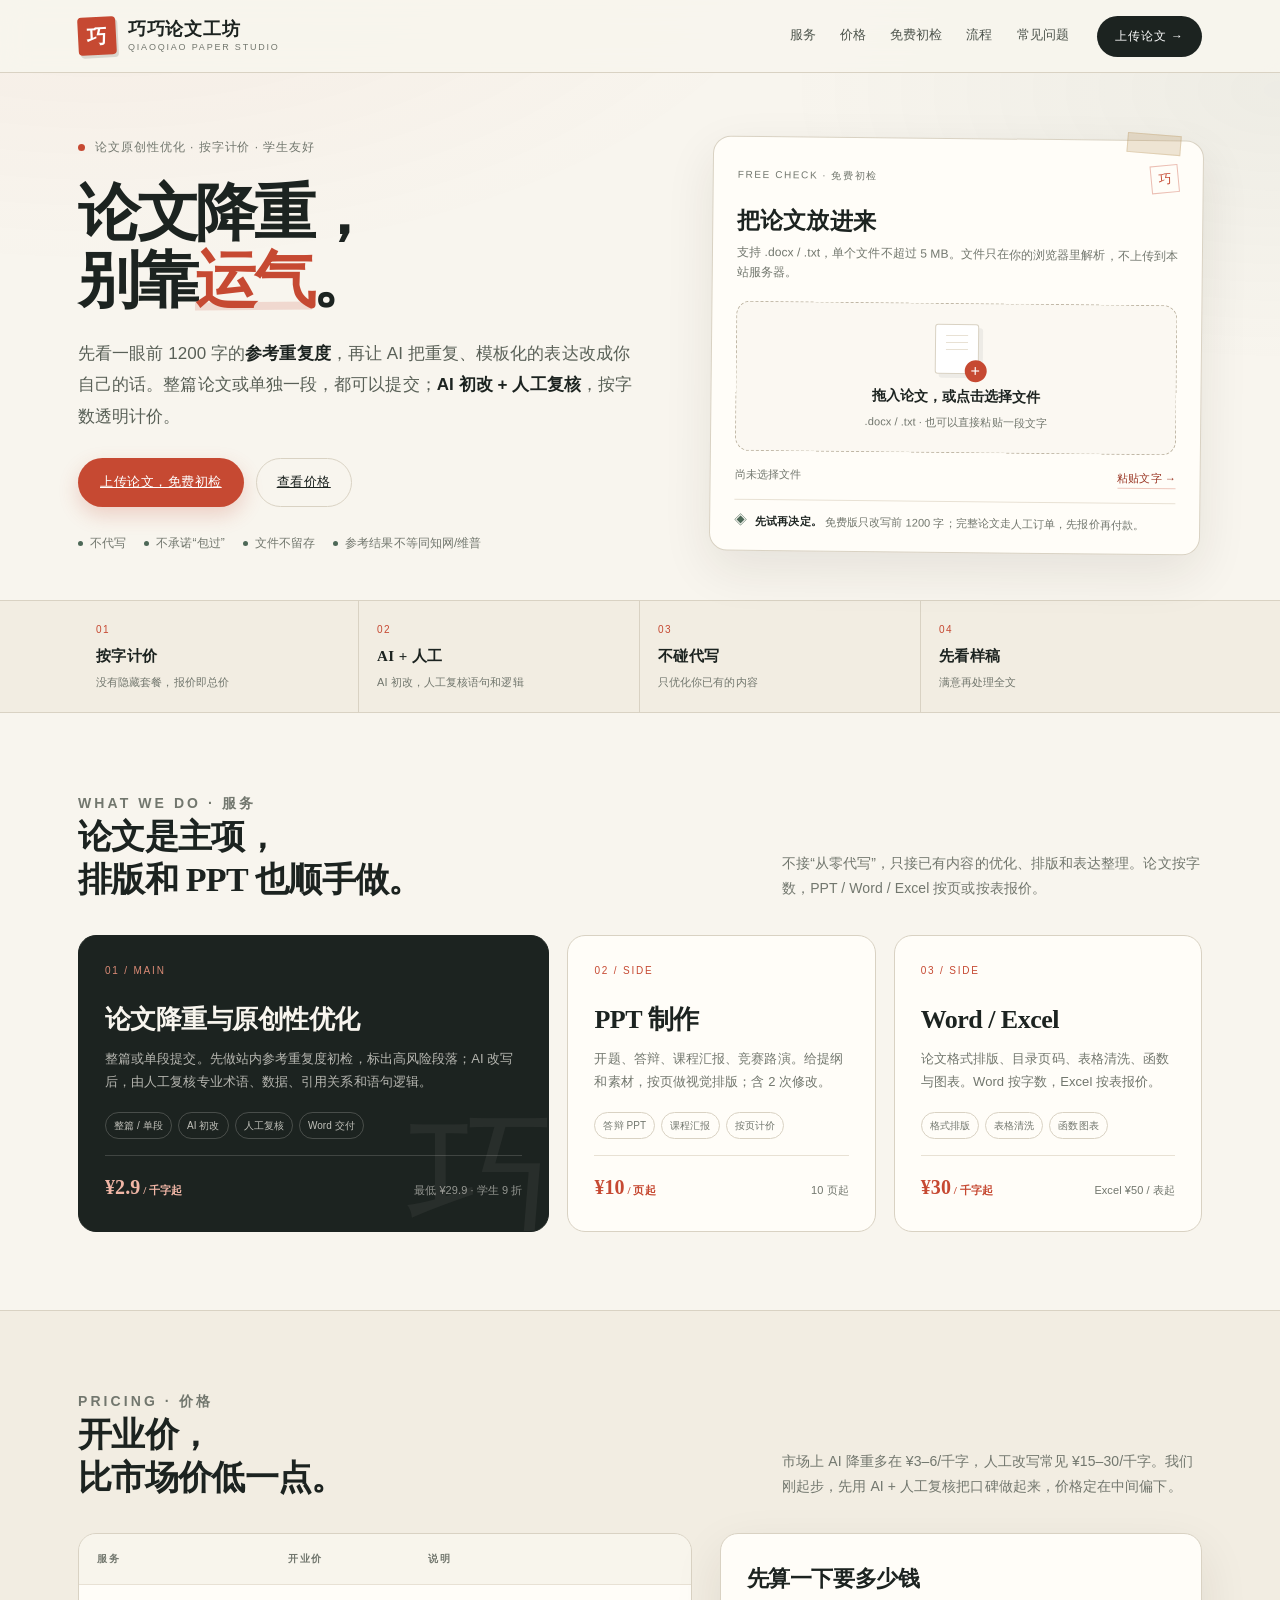
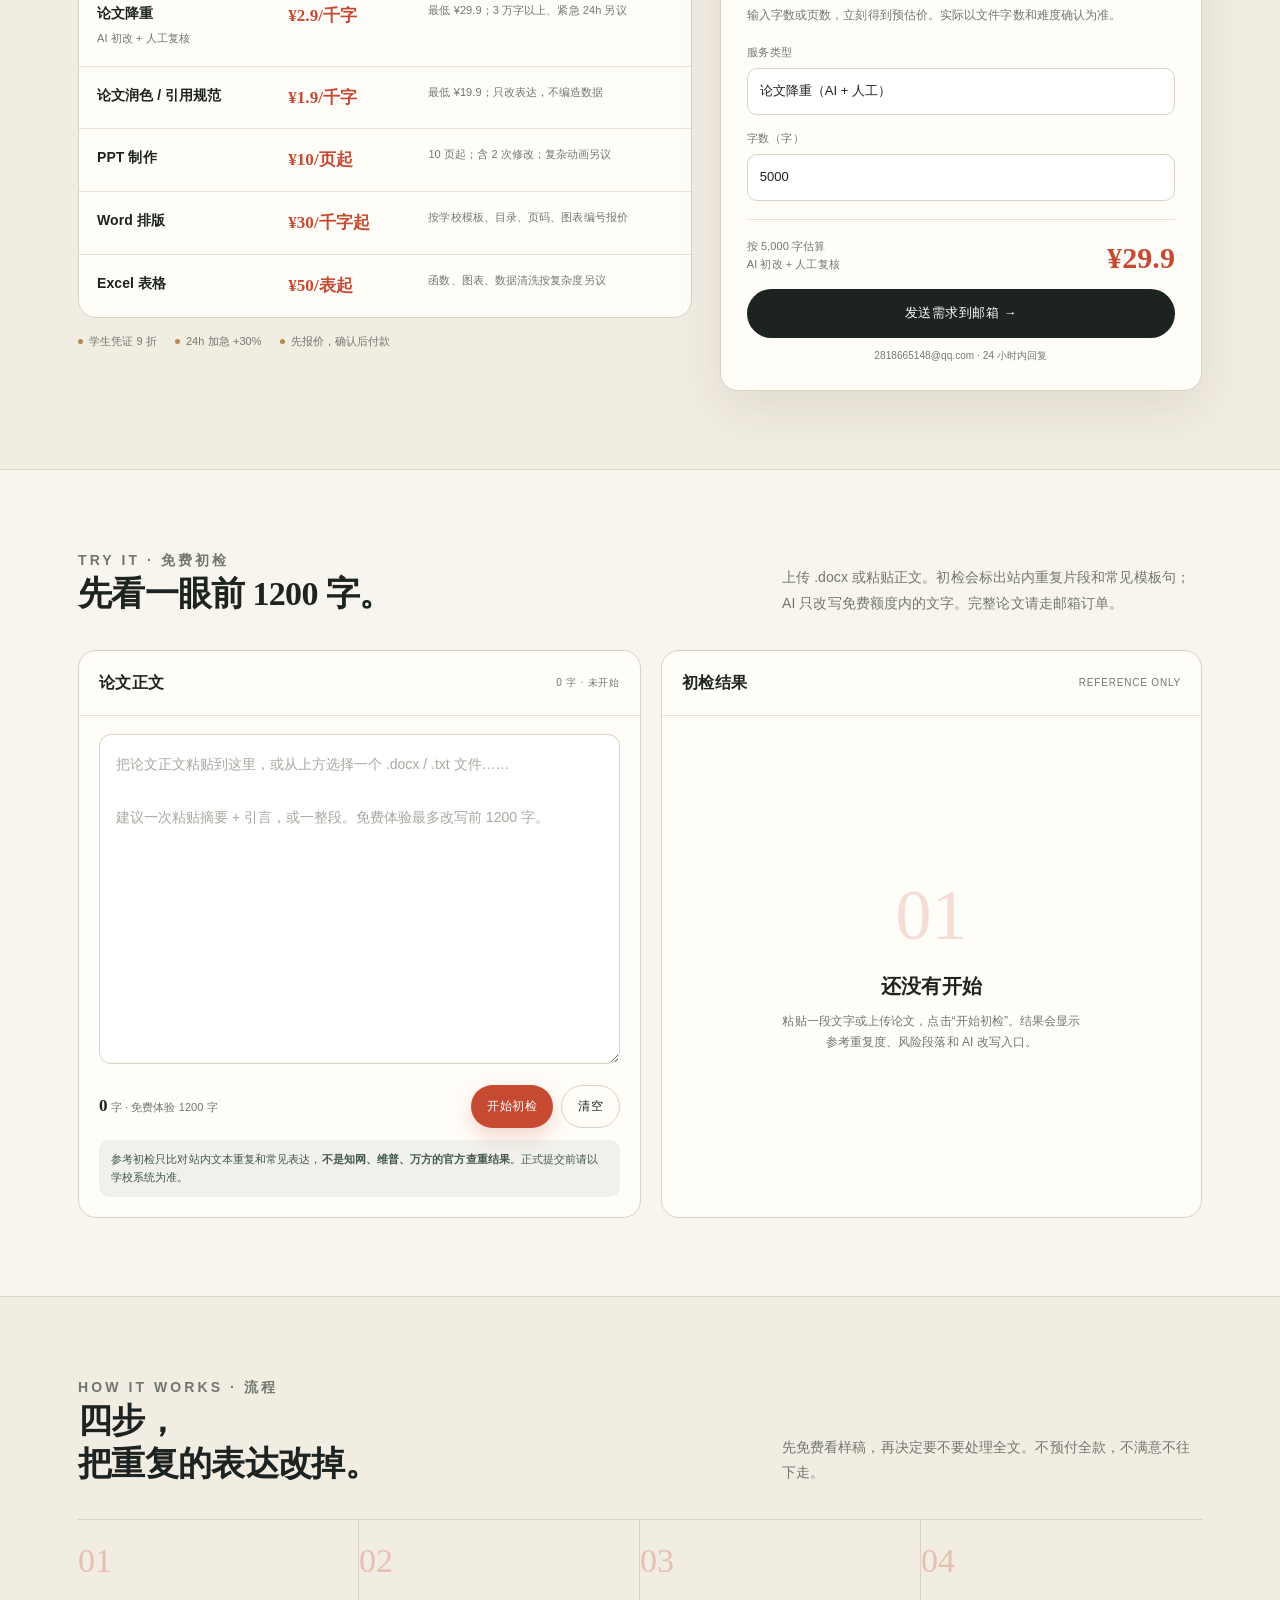
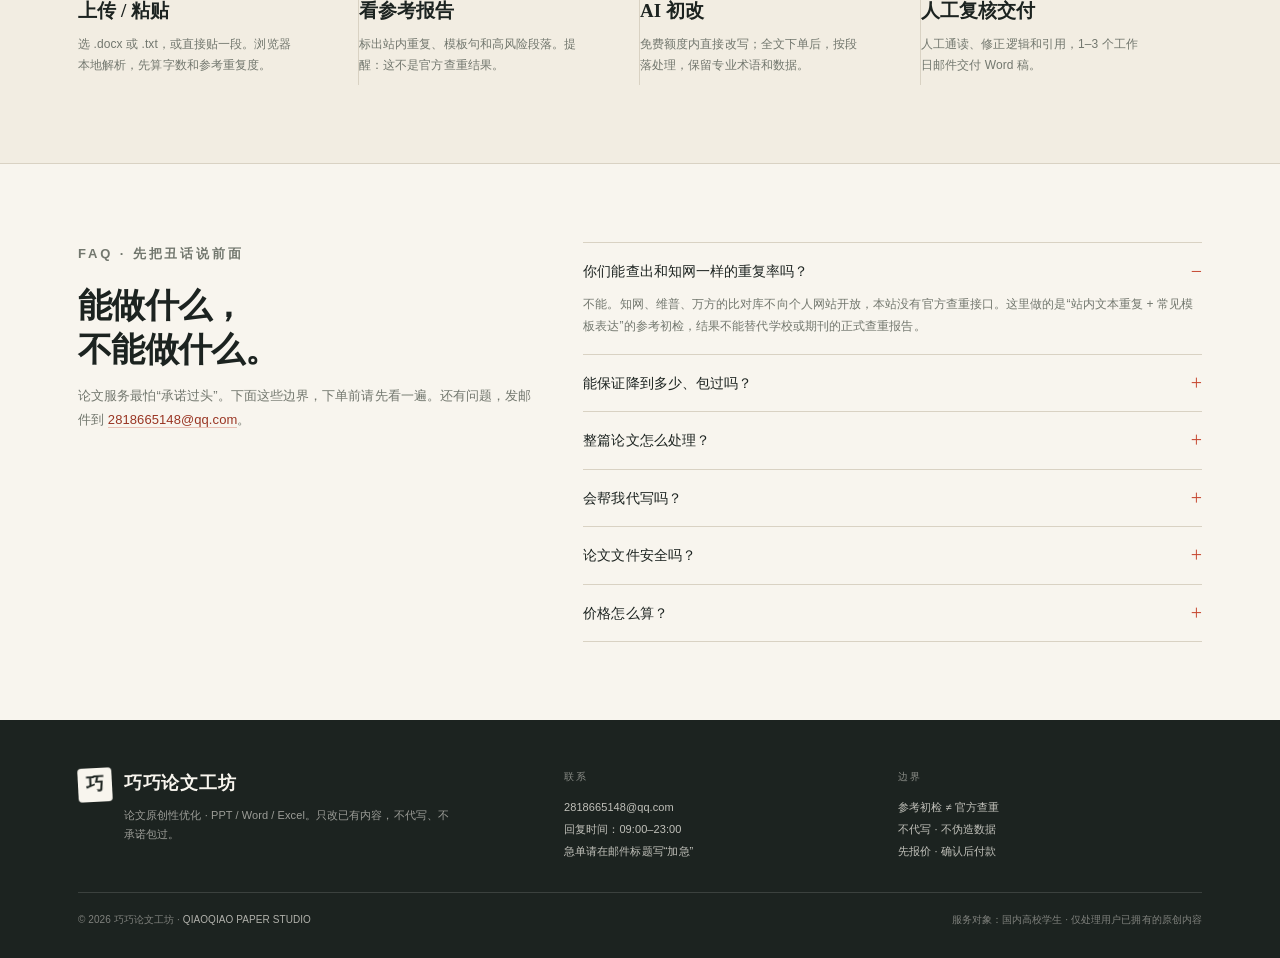
==== commit e8d640ca: "Replace homepage with Qiaoqiao Paper Studio" ====
--- a/index.html
+++ b/index.html
@@ -1,295 +1,388 @@
 <!doctype html>
-<html lang="en">
+<html lang="zh-CN">
 <head>
 <meta charset="utf-8">
 <meta name="viewport" content="width=device-width, initial-scale=1">
-<title>Kitchen School — Learn the kitchen, then stop guessing</title>
-<meta name="description" content="Eighteen short lessons, ten kitchen calculators and six reference charts. Learn measuring, heat, pans, dough, food safety and coffee — no account needed.">
+<title>巧巧论文工坊 — 论文降重 / 润色 / PPT·Word·Excel</title>
+<meta name="description" content="巧巧论文工坊：面向大学生的论文原创性优化服务。上传论文或段落，先看参考重复度，再由 AI 初改、人工复核。按字数透明计价，不代写、不承诺包过。">
+<meta name="theme-color" content="#f8f5ee">
 <link rel="preconnect" href="https://miaoda.feishu.cn">
-<link rel="stylesheet" href="https://miaoda.feishu.cn/fonts/css2?family=Space+Grotesk:wght@400;500;700&family=Inter:wght@400;500;600;700&display=swap">
+<link rel="stylesheet" href="https://miaoda.feishu.cn/fonts/css2?family=Noto+Serif+SC:wght@400;500;600;700;900&family=Noto+Sans+SC:wght@300;400;500;600;700&display=swap">
 <style>
-/* ===== Base ===== */
 :root{
-  --ink:#0b0b0b;
-  --paper:#ffffff;
-  --muted:#666664;
-  --hair:#d9d9d5;
-  --soft:#f5f5f2;
+  --paper:#f8f5ee;
+  --paper-2:#f2ede2;
+  --card:#fffdf8;
+  --ink:#1c2320;
+  --muted:#72776e;
+  --line:#d9d2c3;
+  --line-soft:#e8e1d4;
+  --accent:#c64932;
+  --accent-dark:#993523;
+  --sage:#4d6857;
+  --gold:#b28a4e;
+  --shadow:0 18px 50px rgba(40,33,24,.09);
+  --radius:18px;
 }
 *{box-sizing:border-box}
-html{-webkit-text-size-adjust:100%}
+html{scroll-behavior:smooth;-webkit-text-size-adjust:100%}
 body{
   margin:0;background:var(--paper);color:var(--ink);
-  font-family:"Inter","Helvetica Neue",Arial,sans-serif;
-  font-size:17px;line-height:1.55;letter-spacing:-0.005em;
+  font-family:"Noto Sans SC","PingFang SC","Microsoft YaHei",sans-serif;
+  font-size:16px;line-height:1.75;letter-spacing:.005em;
   -webkit-font-smoothing:antialiased;
 }
+body::before{
+  content:"";position:fixed;inset:0;pointer-events:none;z-index:-1;
+  background:
+    radial-gradient(1200px 600px at 8% -10%,rgba(198,73,50,.055),transparent 60%),
+    radial-gradient(900px 500px at 100% 10%,rgba(77,104,87,.06),transparent 55%);
+}
 a{color:inherit}
-h1,h2,h3,.num,.brand,.stat-value{font-family:"Space Grotesk","Inter","Helvetica Neue",Arial,sans-serif}
-.wrap{max-width:1120px;margin:0 auto;padding:0 28px}
-.kicker{font-size:11px;letter-spacing:.16em;text-transform:uppercase;font-weight:600;color:var(--muted);margin:0 0 14px}
-
-/* ===== Header ===== */
-.site-head{position:sticky;top:0;z-index:20;background:var(--paper);border-bottom:1px solid var(--ink)}
-.head-row{display:flex;align-items:center;justify-content:space-between;gap:20px;height:68px}
-.brand{display:flex;align-items:center;gap:10px;text-decoration:none;font-weight:700;letter-spacing:.12em;font-size:13px}
-.logo{width:26px;height:26px;background:var(--ink);color:var(--paper);display:grid;place-items:center;font-size:15px;font-weight:700}
-.nav{display:flex;gap:22px;font-size:13px;font-weight:600;letter-spacing:.06em;margin-left:auto}
-.nav a{text-decoration:none;padding:6px 0;border-bottom:1px solid transparent}
-.nav a:hover,.nav a.is-on{border-bottom-color:var(--ink)}
-.head-right{display:flex;align-items:center;gap:18px}
-.locale{position:relative}
-.locale-btn{display:flex;align-items:center;gap:7px;background:var(--paper);color:var(--ink);border:1px solid var(--ink);border-radius:2px;padding:8px 10px;font:inherit;font-size:11px;font-weight:600;letter-spacing:.06em;cursor:pointer;white-space:nowrap}
-.locale-btn:hover{background:var(--ink);color:var(--paper)}
-.locale-btn .globe{font-size:13px;line-height:1}
-.locale-btn .caret{font-size:9px;opacity:.6}
-.locale-panel{position:absolute;right:0;top:calc(100% + 10px);width:252px;background:var(--paper);color:var(--ink);border:1px solid var(--ink);box-shadow:0 14px 34px rgba(0,0,0,.10);z-index:40;padding:6px 0}
-.locale-panel[hidden]{display:none}
-.lp-head{font-size:9px;letter-spacing:.16em;text-transform:uppercase;color:var(--muted);margin:12px 16px 6px}
-.lp-opt{display:flex;justify-content:space-between;align-items:center;width:100%;background:none;border:0;padding:9px 16px;font:inherit;font-size:13px;cursor:pointer;text-align:left;color:inherit}
-.lp-opt:hover{background:var(--ink);color:var(--paper)}
-.lp-opt.is-on{font-weight:700}
-.lp-opt.is-on::after{content:"✓";font-size:11px}
-.lp-region{display:block;width:100%;background:none;border:0;padding:8px 16px;font:inherit;font-size:13px;text-align:left;cursor:pointer;color:inherit;line-height:1.25}
-.lp-region span{display:block;font-size:10px;color:var(--muted);margin-top:3px}
-.lp-region:hover{background:var(--ink);color:var(--paper)}
-.lp-region:hover span{color:var(--paper);opacity:.6}
-.lp-region.is-on{font-weight:700}
-.lp-region.is-on::after{content:"✓";float:right;font-size:11px;margin-top:-14px}
-
-/* ===== Hero ===== */
-.hero{padding:72px 0 56px;border-bottom:1px solid var(--ink);background:var(--ink);color:var(--paper)}
-.hero .kicker{color:rgba(255,255,255,.62)}
-.hero .hero-line{color:rgba(255,255,255,.78)}
-.hero .btn{background:var(--paper);color:var(--ink);border-color:var(--paper)}
-.hero .btn:hover{background:transparent;color:var(--paper)}
-.hero .hero-stats{color:rgba(255,255,255,.55)}
-.hero .hero-stats b{color:var(--paper)}
-.hero-grid{display:grid;grid-template-columns:1.55fr .75fr;gap:48px;align-items:end}
-.hero h1{font-size:clamp(46px,7.2vw,88px);line-height:.95;letter-spacing:-.04em;margin:0;max-width:820px}
-.hero-side{padding-bottom:6px}
-.hero-line{color:#333;font-size:17px;margin:0 0 22px}
-.hero-stats{display:flex;gap:32px;margin-top:44px;font-size:12px;letter-spacing:.12em;text-transform:uppercase;color:var(--muted);flex-wrap:wrap}
-.hero-stats b{color:var(--ink)}
-
-/* ===== Section ===== */
-.section{padding:64px 0;border-bottom:1px solid var(--ink)}
-.section-head{display:flex;justify-content:space-between;align-items:baseline;gap:20px;margin-bottom:30px}
-.section-head h2{font-size:clamp(28px,3.6vw,40px);letter-spacing:-.03em;line-height:1;margin:0}
-.section-head a{font-size:12px;letter-spacing:.1em;text-transform:uppercase;font-weight:600;text-decoration:none;border-bottom:1px solid var(--ink);padding-bottom:2px;white-space:nowrap}
-
-/* ===== Index rows ===== */
-.index{border-top:1px solid var(--ink)}
-.index-row{
-  display:grid;grid-template-columns:56px 1fr 340px 28px;gap:18px;align-items:center;
-  padding:20px 12px;border-bottom:1px solid var(--hair);text-decoration:none;
-  transition:background .12s,color .12s,padding .12s;
-}
-.index-row:hover{background:var(--ink);color:var(--paper);padding-left:20px}
-.index-num{font-family:"Space Grotesk";font-size:13px;color:var(--muted)}
-.index-row:hover .index-num,.index-row:hover .index-desc{color:var(--paper);opacity:.65}
-.index-name{font-family:"Space Grotesk";font-size:21px;letter-spacing:-.02em;font-weight:500}
-.index-desc{font-size:14px;color:var(--muted);line-height:1.35}
-.index-arrow{font-family:"Space Grotesk";font-size:18px}
-
-/* ===== Cards ===== */
-.card-grid{display:grid;grid-template-columns:1fr 1fr;gap:0;border-top:1px solid var(--ink);border-left:1px solid var(--ink)}
-.tool-card{
-  border-right:1px solid var(--ink);border-bottom:1px solid var(--ink);
-  padding:26px 24px;min-height:190px;display:flex;flex-direction:column;
-  text-decoration:none;transition:background .12s,color .12s;
-}
-.tool-card:hover{background:var(--ink);color:var(--paper)}
-.tool-meta{font-size:11px;letter-spacing:.14em;text-transform:uppercase;color:var(--muted);margin:0 0 12px}
-.tool-card h3{font-size:22px;letter-spacing:-.02em;line-height:1.15;margin:0 0 10px;font-weight:500}
-.tool-card p{font-size:14px;color:var(--muted);margin:0}
-.tool-card:hover .tool-meta,.tool-card:hover p{color:var(--paper);opacity:.68}
-
-/* ===== Module cards ===== */
-.module-grid{display:grid;grid-template-columns:1fr 1fr;gap:0;border-top:1px solid var(--ink);border-left:1px solid var(--ink)}
-.module-card{
-  border-right:1px solid var(--ink);border-bottom:1px solid var(--ink);
-  padding:28px 24px;min-height:200px;display:flex;flex-direction:column;text-decoration:none;
-  transition:background .12s,color .12s;
-}
-.module-card:hover{background:var(--ink);color:var(--paper)}
-.module-num{font-size:11px;letter-spacing:.16em;color:var(--muted);margin:0 0 14px}
-.module-card h3{font-size:24px;letter-spacing:-.02em;line-height:1.1;margin:0 0 10px;font-weight:500}
-.module-card p{font-size:14px;color:var(--muted);margin:0 0 18px}
-.module-foot{margin-top:auto;font-size:11px;letter-spacing:.12em;text-transform:uppercase;font-weight:600}
-.module-card:hover .module-num,.module-card:hover p{color:var(--paper);opacity:.65}
-
-/* ===== Buttons / segments ===== */
+img{max-width:100%;display:block}
+button,input,select,textarea{font:inherit}
+button{cursor:pointer}
+button:disabled{cursor:not-allowed;opacity:.55}
+:focus-visible{outline:2px solid var(--accent);outline-offset:3px}
+.wrap{max-width:1180px;margin:0 auto;padding:0 28px}
+.serif{font-family:"Noto Serif SC","Songti SC","STSong",serif}
+.kicker{
+  margin:0 0 12px;font-size:11px;letter-spacing:.22em;text-transform:uppercase;
+  color:var(--muted);font-weight:600;
+}
+.section-head{display:flex;align-items:flex-end;justify-content:space-between;gap:28px;margin-bottom:34px}
+.section-head h2{font-family:"Noto Serif SC","Songti SC",serif;font-size:34px;line-height:1.25;margin:0;letter-spacing:-.02em}
+.section-head p{max-width:420px;margin:0;color:var(--muted);font-size:14px;line-height:1.8}
+.hair{height:1px;background:var(--line);border:0;margin:0}
+
+/* Header */
+.site-head{
+  position:sticky;top:0;z-index:30;background:rgba(248,245,238,.9);
+  backdrop-filter:blur(14px);border-bottom:1px solid var(--line);
+}
+.head-row{height:72px;display:flex;align-items:center;gap:28px}
+.brand{display:flex;align-items:center;gap:12px;text-decoration:none;flex:0 0 auto}
+.brand-mark{
+  width:38px;height:38px;background:var(--accent);color:#fff;display:grid;place-items:center;
+  font-family:"Noto Serif SC","Songti SC",serif;font-size:20px;font-weight:700;
+  transform:rotate(-3deg);border-radius:4px;box-shadow:2px 3px 0 rgba(28,35,32,.14);
+}
+.brand-name{display:flex;flex-direction:column;line-height:1.05}
+.brand-name strong{font-family:"Noto Serif SC","Songti SC",serif;font-size:18px;letter-spacing:.04em}
+.brand-name small{font-size:9px;letter-spacing:.2em;color:var(--muted);margin-top:4px}
+.nav{display:flex;align-items:center;gap:24px;margin-left:auto;font-size:13px;color:#4e554d}
+.nav a{text-decoration:none;padding:4px 0;border-bottom:1px solid transparent;transition:border-color .2s,color .2s}
+.nav a:hover{color:var(--accent-dark);border-bottom-color:var(--accent-dark)}
+.head-cta{
+  text-decoration:none;background:var(--ink);color:#fff;border-radius:999px;
+  padding:10px 18px;font-size:12px;letter-spacing:.08em;white-space:nowrap;
+  transition:background .2s,transform .2s;
+}
+.head-cta:hover{background:var(--accent-dark);transform:translateY(-1px)}
+
+/* Hero */
+.hero{padding:64px 0 46px;border-bottom:1px solid var(--line)}
+.hero-grid{display:grid;grid-template-columns:1.08fr .92fr;gap:56px;align-items:center}
+.hero-copy .eyebrow{display:flex;align-items:center;gap:10px;margin-bottom:22px;font-size:12px;color:var(--muted);letter-spacing:.08em}
+.eyebrow .dot{width:7px;height:7px;border-radius:50%;background:var(--accent);display:inline-block}
+.hero h1{
+  font-family:"Noto Serif SC","Songti SC",serif;font-size:62px;line-height:1.08;
+  letter-spacing:-.055em;margin:0 0 24px;font-weight:700;
+}
+.hero h1 em{font-style:normal;color:var(--accent);position:relative;white-space:nowrap}
+.hero h1 em::after{
+  content:"";position:absolute;left:0;right:0;bottom:4px;height:8px;
+  background:rgba(198,73,50,.16);z-index:-1;transform:rotate(-.5deg);
+}
+.hero-sub{max-width:560px;margin:0 0 26px;font-size:17px;line-height:1.85;color:#596057}
+.hero-sub strong{color:var(--ink);font-weight:600}
+.hero-actions{display:flex;flex-wrap:wrap;align-items:center;gap:12px;margin-bottom:26px}
 .btn{
-  display:inline-block;background:var(--ink);color:var(--paper);border:1px solid var(--ink);
-  padding:13px 20px;font-size:12px;font-weight:700;letter-spacing:.12em;text-transform:uppercase;
-  cursor:pointer;text-decoration:none;border-radius:2px;
-  transition:background .12s,color .12s;
-}
-.btn:hover{background:var(--paper);color:var(--ink)}
-.btn-ghost{background:transparent;color:var(--ink)}
-.btn-ghost:hover{background:var(--ink);color:var(--paper)}
-.seg{display:flex;flex-wrap:wrap;border:1px solid var(--ink);border-radius:2px;overflow:hidden}
-.seg-btn{
-  appearance:none;background:var(--paper);color:var(--ink);border:0;border-right:1px solid var(--ink);
-  padding:11px 14px;font:inherit;font-size:12px;font-weight:600;letter-spacing:.04em;cursor:pointer;
-  flex:1;white-space:nowrap;transition:background .12s,color .12s;
-}
-.seg-btn:last-child{border-right:0}
-.seg-btn:hover{background:var(--soft)}
-.seg-btn.is-on{background:var(--ink);color:var(--paper)}
-.seg-sm .seg-btn{padding:13px 12px;min-width:52px;flex:0 0 auto}
-
-/* ===== Calculator ===== */
-.calc{border:1px solid var(--ink);margin:38px 0 20px;border-radius:2px;background:var(--paper)}
-.calc-top{padding:16px 22px;border-bottom:1px solid var(--ink);display:flex;justify-content:space-between;align-items:center;gap:16px;flex-wrap:wrap}
-.calc-label{font-size:10px;letter-spacing:.16em;font-weight:700;margin:0;color:var(--muted)}
-.calc-grid{padding:22px;display:grid;grid-template-columns:1fr 1fr;gap:22px}
-.field{display:block}
-.field-label{display:block;font-size:10px;letter-spacing:.14em;text-transform:uppercase;font-weight:700;color:var(--muted);margin-bottom:8px}
-.field input,.field select{
-  width:100%;border:1px solid var(--ink);background:var(--paper);color:var(--ink);
-  padding:13px 14px;font:inherit;font-size:18px;border-radius:2px;appearance:none;
-}
-.field input:focus,.field select:focus{outline:2px solid var(--ink);outline-offset:2px}
-.field select{appearance:auto;padding-right:34px}
-.field-row{display:flex;gap:10px;align-items:stretch}
-.field-row input{flex:1;min-width:0}
-.result{background:var(--ink);color:var(--paper);padding:26px 22px;display:grid;grid-template-columns:1fr 1fr;gap:18px}
-.result-3{grid-template-columns:repeat(3,1fr)}
-.result-4{grid-template-columns:repeat(4,1fr)}
-.result-5{grid-template-columns:repeat(5,1fr)}
-.stat-label{font-size:9px;letter-spacing:.16em;text-transform:uppercase;opacity:.6;margin:0 0 6px}
-.stat-value{font-size:clamp(28px,4.4vw,46px);line-height:1;letter-spacing:-.03em;margin:0;font-weight:500}
-.stat-value small{font-size:.42em;letter-spacing:0;margin-left:4px;opacity:.8;font-weight:500}
-.stat-sub{font-size:11px;opacity:.55;margin:6px 0 0;letter-spacing:.02em}
-.calc-note{padding:15px 22px;margin:0;font-size:13px;color:var(--muted);border-top:1px solid var(--hair)}
-.calc-actions{padding:0 22px 20px;display:flex;gap:10px;align-items:center;flex-wrap:wrap}
-.ad{border:1px dashed var(--hair);margin:26px 0 0;padding:18px;text-align:center;color:var(--muted)}
-.ad span{font-size:9px;letter-spacing:.18em;display:block;margin-bottom:4px}
-.ad p{font-size:12px;margin:0}
-/* Ad slots stay in the markup but stay hidden until AdSense is approved */
-.ad{display:none}
-
-/* ===== Prose ===== */
-.prose{margin:46px 0 0;max-width:760px}
-.prose h2{font-size:24px;letter-spacing:-.02em;margin:40px 0 12px;line-height:1.15}
-.prose h3{font-size:18px;margin:28px 0 8px}
-.prose p{margin:0 0 14px;color:#242424}
-.prose ul,.prose ol{margin:0 0 16px;padding-left:22px}
-.prose li{margin-bottom:8px}
-.prose .mini-table{margin:18px 0 24px}
-.prose a{border-bottom:1px solid var(--ink);text-decoration:none}
-.prose a:hover{background:var(--ink);color:var(--paper)}
-
-/* ===== Table ===== */
-table{border-collapse:collapse;width:100%;font-size:14px}
-th,td{border-bottom:1px solid var(--hair);padding:10px 8px;text-align:left;vertical-align:top}
-th{font-size:10px;letter-spacing:.12em;text-transform:uppercase;color:var(--muted);border-bottom:1px solid var(--ink)}
-td.num-cell{font-family:"Space Grotesk";text-align:right;white-space:nowrap}
-
-/* ===== Lesson bits ===== */
-.crumbs{font-size:11px;letter-spacing:.1em;text-transform:uppercase;color:var(--muted);margin:44px 0 26px}
-.crumbs a{text-decoration:none;border-bottom:1px solid var(--hair)}
-.crumbs span{margin:0 8px}
-.page-h1{font-size:clamp(34px,5.2vw,60px);line-height:.98;letter-spacing:-.035em;margin:0 0 18px;max-width:900px}
-.lede{font-size:19px;color:#333;max-width:720px;margin:0 0 8px;line-height:1.5}
-.meta-line{font-size:11px;letter-spacing:.12em;text-transform:uppercase;color:var(--muted);margin:16px 0 0}
-.lesson-list{border-top:1px solid var(--ink);margin-top:12px}
-.lesson-row{display:grid;grid-template-columns:64px 1fr 90px 24px;gap:16px;align-items:center;padding:18px 10px;border-bottom:1px solid var(--hair);text-decoration:none;transition:background .12s,color .12s,padding .12s}
-.lesson-row:hover{background:var(--ink);color:var(--paper);padding-left:18px}
-.lesson-row .ln{font-size:12px;color:var(--muted);font-family:"Space Grotesk"}
-.lesson-row .lt{font-family:"Space Grotesk";font-size:19px;letter-spacing:-.02em}
-.lesson-row .lm{font-size:11px;color:var(--muted);text-align:right;letter-spacing:.06em}
-.lesson-row:hover .ln,.lesson-row:hover .lm{color:var(--paper);opacity:.65}
-.practice{background:var(--ink);color:var(--paper);padding:22px 24px;margin:36px 0 0}
-.practice .pl{font-size:10px;letter-spacing:.18em;text-transform:uppercase;opacity:.6;margin:0 0 8px}
-.practice p{margin:0;font-size:16px;line-height:1.45}
-.lesson-nav{display:grid;grid-template-columns:1fr 1fr;border:1px solid var(--ink);margin:40px 0 0}
-.lesson-nav a{padding:18px 20px;text-decoration:none;display:block}
-.lesson-nav a:hover{background:var(--ink);color:var(--paper)}
-.lesson-nav .ln-lab{font-size:10px;letter-spacing:.14em;text-transform:uppercase;opacity:.6;display:block;margin-bottom:6px}
-.lesson-nav .ln-title{font-size:16px;font-family:"Space Grotesk"}
-.lesson-nav .next{text-align:right;border-left:1px solid var(--ink)}
-
-/* ===== Related / page bits ===== */
-.related{margin:56px 0 70px}
-.related-grid{display:grid;grid-template-columns:repeat(3,1fr);gap:0;border-top:1px solid var(--ink);border-left:1px solid var(--ink)}
-.related-card{border-right:1px solid var(--ink);border-bottom:1px solid var(--ink);padding:18px 20px;text-decoration:none;display:block;transition:background .12s,color .12s}
-.related-card:hover{background:var(--ink);color:var(--paper)}
-.related-card b{display:block;font-size:16px;font-weight:500;margin-bottom:4px}
-.related-card span{font-size:12px;color:var(--muted)}
-
-/* ===== Footer ===== */
-.site-foot{background:var(--ink);color:var(--paper);padding:56px 0 40px}
-.foot-grid{display:grid;grid-template-columns:1.4fr 1fr 1fr;gap:40px}
-.foot-brand{font-family:"Space Grotesk";letter-spacing:.14em;font-size:14px;margin:0 0 10px;font-weight:700}
-.foot-note{font-size:13px;opacity:.6;max-width:330px;margin:0;line-height:1.5}
-.foot-head{font-size:10px;letter-spacing:.16em;text-transform:uppercase;opacity:.5;margin:0 0 12px}
-.foot-links{list-style:none;margin:0;padding:0;font-size:13px}
-.foot-links li{margin-bottom:8px}
-.foot-links a{text-decoration:none;opacity:.85;border-bottom:1px solid transparent}
-.foot-links a:hover{opacity:1;border-bottom-color:var(--paper)}
-.foot-legal{border-top:1px solid rgba(255,255,255,.2);margin-top:40px;padding-top:18px;font-size:11px;opacity:.45;letter-spacing:.04em}
-
-/* ===== Toast ===== */
-.toast{position:fixed;left:50%;bottom:26px;transform:translate(-50%,20px);background:var(--ink);color:var(--paper);padding:11px 18px;font-size:12px;letter-spacing:.06em;opacity:0;pointer-events:none;transition:opacity .15s,transform .15s;z-index:50;border-radius:2px}
-.toast.is-on{opacity:1;transform:translate(-50%,0)}
-
-/* ===== Responsive ===== */
-html[lang="zh"] .hero h1{font-size:clamp(40px,5.6vw,64px);line-height:1.08;letter-spacing:-.02em}
-html[lang="zh"] .page-h1{font-size:clamp(32px,4.6vw,52px);line-height:1.12;letter-spacing:-.02em}
-html[lang="zh"] .section-head h2{font-size:clamp(26px,3.2vw,34px)}
-@media (max-width:860px){
-  .wrap{padding:0 20px}
-  .hero{padding:48px 0 40px}
-  .hero-grid{grid-template-columns:1fr;gap:26px;align-items:start}
-  .hero h1{font-size:clamp(38px,10.5vw,60px)}
-  html[lang="zh"] .hero h1{font-size:clamp(32px,8.6vw,44px);line-height:1.1}
-  html[lang="zh"] .page-h1{font-size:clamp(28px,7.4vw,38px)}
-  .hero-side{padding-bottom:0}
-  .hero-stats{gap:18px;margin-top:30px}
-  .section{padding:46px 0}
-  .index-row{grid-template-columns:38px 1fr 24px;gap:12px;padding:16px 4px}
-  .index-desc{display:none}
-  .index-name{font-size:18px}
-  .lesson-row{grid-template-columns:44px 1fr 24px;gap:12px}
-  .lesson-row .lm{display:none}
-  .card-grid,.module-grid{grid-template-columns:1fr}
-  .calc-grid{grid-template-columns:1fr;padding:18px}
-  .result,.result-3,.result-4,.result-5{grid-template-columns:1fr 1fr;padding:20px 18px}
-  .calc-top{padding:14px 18px}
-  .calc-note,.calc-actions{padding-left:18px;padding-right:18px}
-  .related-grid{grid-template-columns:1fr}
-  .lesson-nav{grid-template-columns:1fr}
-  .lesson-nav .next{text-align:left;border-left:0;border-top:1px solid var(--ink)}
-  .foot-grid{grid-template-columns:1fr;gap:26px}
-  .nav{gap:14px;font-size:12px}
-  .head-right{gap:10px}
-  .locale-btn{padding:7px 8px}
-  .locale-btn .locale-text{display:none}
-  .locale-panel{width:236px}
-  .brand{letter-spacing:.08em;font-size:12px}
-  .page-h1{font-size:clamp(30px,8.5vw,44px)}
-}
-@media (max-width:640px){
-  .wrap{padding:0 16px}
-  .head-row{height:auto;flex-wrap:wrap;padding:10px 0 12px;row-gap:8px}
-  .nav{order:3;width:100%;margin-left:0;justify-content:space-between;gap:8px;font-size:11px;letter-spacing:.04em}
-  .head-right{order:2;margin-left:auto}
-  .hero{padding:40px 0 34px}
-  .hero h1{font-size:clamp(30px,8.4vw,42px);line-height:1}
-  html[lang="zh"] .hero h1{font-size:clamp(28px,7.8vw,38px)}
-  .hero-line{font-size:16px}
-  .hero-stats{gap:12px 18px;font-size:10px}
-  .page-h1{font-size:clamp(28px,7.8vw,38px)}
-  .lede{font-size:17px}
+  border:0;border-radius:999px;padding:13px 22px;font-size:13px;letter-spacing:.04em;
+  transition:transform .2s,background .2s,box-shadow .2s;display:inline-flex;align-items:center;gap:8px;
+}
+.btn-primary{background:var(--accent);color:#fff;box-shadow:0 8px 20px rgba(198,73,50,.22)}
+.btn-primary:hover{background:var(--accent-dark);transform:translateY(-2px);box-shadow:0 10px 24px rgba(198,73,50,.28)}
+.btn-ghost{background:transparent;color:var(--ink);border:1px solid var(--line);padding:12px 20px}
+.btn-ghost:hover{border-color:var(--ink);transform:translateY(-1px)}
+.btn-dark{background:var(--ink);color:#fff}
+.btn-dark:hover{background:#000;transform:translateY(-1px)}
+.hero-points{display:flex;flex-wrap:wrap;gap:8px 18px;font-size:12px;color:var(--muted)}
+.hero-points span{display:inline-flex;align-items:center;gap:7px}
+.hero-points i{width:5px;height:5px;border-radius:50%;background:var(--sage);display:inline-block}
+
+.upload-card{
+  background:var(--card);border:1px solid var(--line);border-radius:var(--radius);
+  padding:24px 24px 20px;box-shadow:var(--shadow);position:relative;
+  transform:rotate(.6deg);
+}
+.upload-card::before{
+  content:"";position:absolute;top:-7px;right:22px;width:52px;height:18px;
+  background:rgba(178,138,78,.22);transform:rotate(4deg);border:1px solid rgba(178,138,78,.25);
+}
+.card-top{display:flex;justify-content:space-between;align-items:center;gap:12px;margin-bottom:16px}
+.card-top .tag{font-size:10px;letter-spacing:.16em;color:var(--muted)}
+.mini-seal{
+  width:28px;height:28px;border:1px solid rgba(198,73,50,.35);color:var(--accent);
+  display:grid;place-items:center;font-family:"Noto Serif SC",serif;font-size:13px;
+  transform:rotate(-6deg);
+}
+.upload-card h2{font-family:"Noto Serif SC","Songti SC",serif;font-size:23px;line-height:1.35;margin:0 0 6px}
+.upload-card .hint{font-size:12px;color:var(--muted);margin:0 0 18px;line-height:1.7}
+.dropzone{
+  display:flex;flex-direction:column;align-items:center;justify-content:center;text-align:center;
+  min-height:150px;border:1px dashed #bfb6a4;border-radius:14px;background:rgba(248,245,238,.6);
+  padding:18px;transition:border-color .2s,background .2s,transform .2s;cursor:pointer;
+}
+.dropzone:hover,.dropzone.drag{border-color:var(--accent);background:rgba(198,73,50,.055);transform:translateY(-1px)}
+.drop-icon{
+  width:44px;height:50px;border:1px solid var(--line);background:#fff;border-radius:3px;
+  position:relative;margin-bottom:10px;box-shadow:4px 4px 0 rgba(28,35,32,.06);
+}
+.drop-icon::before{content:"";position:absolute;top:10px;left:10px;right:10px;height:1px;background:var(--line-soft);box-shadow:0 7px 0 var(--line-soft),0 14px 0 var(--line-soft)}
+.drop-icon::after{
+  content:"+";position:absolute;right:-9px;bottom:-9px;width:22px;height:22px;border-radius:50%;
+  background:var(--accent);color:#fff;font-size:16px;line-height:21px;text-align:center;
+}
+.dropzone strong{font-size:14px;font-weight:600}
+.dropzone small{display:block;margin-top:5px;font-size:11px;color:var(--muted);line-height:1.6}
+.file-meta{display:flex;align-items:center;justify-content:space-between;gap:10px;margin-top:14px;font-size:11px;color:var(--muted);min-height:18px}
+.file-meta b{font-weight:500;color:var(--ink);max-width:68%;overflow:hidden;text-overflow:ellipsis;white-space:nowrap}
+.file-meta a{color:var(--accent-dark);text-decoration:none;border-bottom:1px solid rgba(198,73,50,.3)}
+.card-note{
+  display:flex;align-items:flex-start;gap:8px;margin-top:14px;padding-top:12px;border-top:1px solid var(--line-soft);
+  font-size:11px;color:var(--muted);line-height:1.65;
+}
+.card-note b{color:var(--ink);font-weight:600}
+.card-note .lock{color:var(--sage);font-size:13px;line-height:1.3}
+
+/* Trust strip */
+.trust-strip{border-bottom:1px solid var(--line);background:var(--paper-2)}
+.trust-row{display:grid;grid-template-columns:repeat(4,1fr);gap:0}
+.trust-item{padding:20px 18px;border-right:1px solid var(--line);display:flex;flex-direction:column;gap:3px}
+.trust-item:last-child{border-right:0}
+.trust-item strong{font-family:"Noto Serif SC",serif;font-size:15px;letter-spacing:.03em}
+.trust-item span{font-size:11px;color:var(--muted)}
+.trust-item .num{font-size:10px;color:var(--accent);letter-spacing:.14em;margin-bottom:2px}
+
+/* Services */
+.section{padding:78px 0}
+.services{background:var(--paper)}
+.service-grid{display:grid;grid-template-columns:1.3fr .85fr .85fr;gap:18px}
+.service-card{
+  background:var(--card);border:1px solid var(--line);border-radius:var(--radius);
+  padding:26px;display:flex;flex-direction:column;min-height:270px;position:relative;overflow:hidden;
+  transition:transform .25s,box-shadow .25s,border-color .25s;
+}
+.service-card:hover{transform:translateY(-4px);box-shadow:var(--shadow);border-color:#c9bfae}
+.service-card.main{background:var(--ink);color:#f8f5ee;border-color:var(--ink)}
+.service-card.main::after{
+  content:"巧";position:absolute;right:-8px;bottom:-26px;font-family:"Noto Serif SC",serif;
+  font-size:150px;line-height:1;color:rgba(248,245,238,.055);pointer-events:none;
+}
+.service-card .num{font-size:10px;letter-spacing:.18em;color:var(--accent);margin-bottom:22px}
+.service-card.main .num{color:#d98a75}
+.service-card h3{font-family:"Noto Serif SC",serif;font-size:26px;line-height:1.35;margin:0 0 10px;letter-spacing:-.02em}
+.service-card p{font-size:13px;line-height:1.8;color:var(--muted);margin:0 0 18px}
+.service-card.main p{color:rgba(248,245,238,.7)}
+.service-tags{display:flex;flex-wrap:wrap;gap:6px;margin-top:auto;margin-bottom:16px}
+.service-tags span{font-size:10px;padding:4px 8px;border:1px solid var(--line);border-radius:999px;color:var(--muted)}
+.service-card.main .service-tags span{border-color:rgba(248,245,238,.2);color:rgba(248,245,238,.75)}
+.service-price{display:flex;align-items:baseline;justify-content:space-between;gap:8px;border-top:1px solid var(--line-soft);padding-top:14px}
+.service-card.main .service-price{border-top-color:rgba(248,245,238,.16)}
+.service-price b{font-family:"Noto Serif SC",serif;font-size:20px;color:var(--accent)}
+.service-card.main .service-price b{color:#f0b6a6}
+.service-price span{font-size:11px;color:var(--muted)}
+.service-card.main .service-price span{color:rgba(248,245,238,.55)}
+
+/* Pricing */
+.pricing{background:var(--paper-2);border-top:1px solid var(--line);border-bottom:1px solid var(--line)}
+.pricing-grid{display:grid;grid-template-columns:1.12fr .88fr;gap:28px;align-items:start}
+.price-table{background:var(--card);border:1px solid var(--line);border-radius:var(--radius);overflow:hidden}
+.price-table table{width:100%;border-collapse:collapse}
+.price-table th,.price-table td{padding:16px 18px;text-align:left;border-bottom:1px solid var(--line-soft);vertical-align:top}
+.price-table th{font-size:10px;letter-spacing:.16em;color:var(--muted);font-weight:600;background:rgba(242,237,226,.5)}
+.price-table td:first-child{font-weight:600;font-size:14px}
+.price-table td:nth-child(2){white-space:nowrap;color:var(--accent);font-family:"Noto Serif SC",serif;font-size:17px;font-weight:600}
+.price-table td:last-child{font-size:11px;color:var(--muted);line-height:1.65}
+.price-table tr:last-child td{border-bottom:0}
+.price-note{display:flex;flex-wrap:wrap;gap:8px 18px;margin-top:14px;font-size:11px;color:var(--muted)}
+.price-note span{display:inline-flex;align-items:center;gap:6px}
+.price-note i{width:5px;height:5px;background:var(--gold);border-radius:50%}
+
+.quote-card{background:var(--card);border:1px solid var(--line);border-radius:var(--radius);padding:26px;box-shadow:var(--shadow)}
+.quote-card h3{font-family:"Noto Serif SC",serif;font-size:22px;margin:0 0 6px;letter-spacing:-.02em}
+.quote-card p{font-size:12px;color:var(--muted);margin:0 0 18px;line-height:1.7}
+.field{margin-bottom:14px}
+.field label{display:block;font-size:11px;color:var(--muted);margin-bottom:6px;letter-spacing:.04em}
+.field select,.field input{
+  width:100%;border:1px solid var(--line);background:#fff;border-radius:10px;padding:11px 12px;
+  font-size:13px;color:var(--ink);appearance:none;
+}
+.field select:focus,.field input:focus{border-color:var(--accent);outline:0;box-shadow:0 0 0 3px rgba(198,73,50,.1)}
+.quote-result{display:flex;align-items:flex-end;justify-content:space-between;gap:10px;border-top:1px solid var(--line-soft);margin-top:18px;padding-top:18px}
+.quote-result small{font-size:11px;color:var(--muted);line-height:1.6}
+.quote-result b{font-family:"Noto Serif SC",serif;font-size:30px;line-height:1;color:var(--accent);white-space:nowrap}
+.quote-card .btn{width:100%;justify-content:center;margin-top:16px}
+.quote-card .mini{font-size:10px;color:var(--muted);text-align:center;margin-top:10px;line-height:1.6}
+
+/* Workspace */
+.workspace{background:var(--paper)}
+.work-grid{display:grid;grid-template-columns:1.02fr .98fr;gap:20px;align-items:start}
+.editor-card,.result-card{background:var(--card);border:1px solid var(--line);border-radius:var(--radius)}
+.editor-head,.result-head{display:flex;align-items:center;justify-content:space-between;gap:12px;padding:18px 20px;border-bottom:1px solid var(--line-soft)}
+.editor-head strong,.result-head strong{font-family:"Noto Serif SC",serif;font-size:16px;letter-spacing:.02em}
+.editor-head span,.result-head span{font-size:10px;color:var(--muted);letter-spacing:.08em}
+.editor-body{padding:18px 20px 20px}
+#textInput{
+  width:100%;min-height:330px;resize:vertical;border:1px solid var(--line);border-radius:12px;
+  background:#fff;padding:16px;font-size:14px;line-height:1.9;color:var(--ink);
+}
+#textInput::placeholder{color:#a5a99f}
+.editor-foot{display:flex;align-items:center;justify-content:space-between;gap:12px;margin-top:12px;flex-wrap:wrap}
+.char-count{font-size:11px;color:var(--muted)}
+.char-count b{font-family:"Noto Serif SC",serif;font-size:17px;color:var(--ink);font-weight:600}
+.editor-actions{display:flex;gap:8px;flex-wrap:wrap}
+.editor-actions .btn{padding:10px 16px;font-size:12px}
+.notice{
+  margin-top:12px;padding:10px 12px;border-radius:10px;background:rgba(77,104,87,.08);
+  color:#41584a;font-size:11px;line-height:1.7;
+}
+.notice.warn{background:rgba(198,73,50,.08);color:#8d493a}
+
+.result-card{min-height:100%;display:flex;flex-direction:column;overflow:hidden}
+.result-body{padding:20px;flex:1;display:flex;flex-direction:column}
+.result-empty{
+  flex:1;min-height:390px;display:flex;flex-direction:column;align-items:center;justify-content:center;
+  text-align:center;color:var(--muted);padding:30px;
+}
+.result-empty .empty-num{font-family:"Noto Serif SC",serif;font-size:72px;line-height:1;color:rgba(198,73,50,.18);margin-bottom:18px}
+.result-empty strong{font-family:"Noto Serif SC",serif;font-size:20px;color:var(--ink);margin-bottom:7px}
+.result-empty p{max-width:300px;font-size:12px;line-height:1.8;margin:0}
+.score-box{display:flex;align-items:flex-end;justify-content:space-between;gap:12px;padding-bottom:14px;border-bottom:1px solid var(--line-soft)}
+.score-value{font-family:"Noto Serif SC",serif;font-size:46px;line-height:1;color:var(--accent);letter-spacing:-.03em}
+.score-value small{font-size:15px;color:var(--muted);margin-left:2px}
+.score-meta{text-align:right;font-size:10px;color:var(--muted);line-height:1.7}
+.score-meta b{display:block;color:var(--ink);font-size:12px;font-weight:500}
+.bar{height:8px;border-radius:999px;background:var(--line-soft);overflow:hidden;margin:14px 0 8px}
+.bar i{display:block;height:100%;width:0;background:linear-gradient(90deg,var(--sage),var(--accent));border-radius:999px;transition:width .7s ease}
+.score-caption{font-size:10px;color:var(--muted);line-height:1.65;margin-bottom:16px}
+.risk-title{display:flex;align-items:center;justify-content:space-between;gap:10px;font-size:11px;letter-spacing:.08em;color:var(--muted);margin:4px 0 10px}
+.risk-title b{color:var(--ink);font-weight:500}
+.risk-list{display:flex;flex-direction:column;gap:8px;max-height:260px;overflow:auto;padding-right:2px}
+.risk-item{border:1px solid var(--line-soft);border-radius:12px;padding:11px 12px;background:rgba(248,245,238,.45)}
+.risk-item .risk-top{display:flex;align-items:center;justify-content:space-between;gap:8px;margin-bottom:4px}
+.risk-item .risk-label{font-size:10px;color:var(--muted);letter-spacing:.08em}
+.risk-item .risk-value{font-size:10px;color:var(--accent-dark);background:rgba(198,73,50,.08);padding:2px 7px;border-radius:999px}
+.risk-item p{margin:0;font-size:11px;line-height:1.7;color:#4d554d;display:-webkit-box;-webkit-line-clamp:2;-webkit-box-orient:vertical;overflow:hidden}
+.result-actions{display:flex;gap:8px;flex-wrap:wrap;margin-top:16px}
+.result-actions .btn{padding:10px 14px;font-size:12px;flex:1;justify-content:center;min-width:120px}
+.progress-wrap{display:none;margin-top:14px}
+.progress-wrap.show{display:block}
+.progress-top{display:flex;justify-content:space-between;gap:8px;font-size:10px;color:var(--muted);margin-bottom:6px}
+.progress{height:6px;border-radius:999px;background:var(--line-soft);overflow:hidden}
+.progress i{display:block;height:100%;width:0;background:var(--accent);transition:width .35s ease}
+.rewrite-list{display:flex;flex-direction:column;gap:10px;margin-top:14px;max-height:330px;overflow:auto}
+.rewrite-item{border:1px solid var(--line-soft);border-radius:12px;overflow:hidden;background:#fff}
+.rewrite-item .rw-head{display:flex;justify-content:space-between;gap:8px;padding:8px 11px;background:rgba(242,237,226,.55);font-size:10px;color:var(--muted)}
+.rewrite-item .rw-body{padding:10px 11px;font-size:11px;line-height:1.75}
+.rw-body .orig{color:#8c8f86;border-left:2px solid var(--line);padding-left:8px;margin-bottom:7px}
+.rw-body .new{color:var(--ink);border-left:2px solid var(--sage);padding-left:8px}
+.result-note{font-size:10px;color:var(--muted);line-height:1.7;margin-top:12px}
+
+/* Process */
+.process{background:var(--paper-2);border-top:1px solid var(--line);border-bottom:1px solid var(--line)}
+.process-grid{display:grid;grid-template-columns:repeat(4,1fr);gap:0;border-top:1px solid var(--line)}
+.step{padding:24px 22px 8px 0;border-right:1px solid var(--line);position:relative}
+.step:last-child{border-right:0;padding-right:0}
+.step .num{font-family:"Noto Serif SC",serif;font-size:34px;line-height:1;color:rgba(198,73,50,.28);margin-bottom:16px}
+.step h3{font-family:"Noto Serif SC",serif;font-size:19px;margin:0 0 6px}
+.step p{font-size:12px;color:var(--muted);line-height:1.8;margin:0;max-width:220px}
+
+/* FAQ */
+.faq-grid{display:grid;grid-template-columns:.85fr 1.15fr;gap:48px;align-items:start}
+.faq-intro h2{font-family:"Noto Serif SC",serif;font-size:34px;line-height:1.3;margin:0 0 12px;letter-spacing:-.02em}
+.faq-intro p{font-size:13px;color:var(--muted);line-height:1.85;margin:0 0 18px}
+.faq-intro a{color:var(--accent-dark);text-decoration:none;border-bottom:1px solid rgba(198,73,50,.3)}
+.faq-list{border-top:1px solid var(--line)}
+details{border-bottom:1px solid var(--line);padding:16px 0}
+details summary{cursor:pointer;list-style:none;display:flex;align-items:center;justify-content:space-between;gap:16px;font-size:14px;font-weight:500}
+details summary::-webkit-details-marker{display:none}
+details summary::after{content:"+";font-family:"Noto Serif SC",serif;font-size:20px;color:var(--accent);line-height:1}
+details[open] summary::after{content:"−"}
+details p{font-size:12px;color:var(--muted);line-height:1.85;margin:10px 0 0;max-width:640px}
+
+/* Footer */
+.site-foot{background:var(--ink);color:#f8f5ee;padding:48px 0 30px}
+.foot-grid{display:grid;grid-template-columns:1.2fr .8fr .8fr;gap:30px;padding-bottom:30px;border-bottom:1px solid rgba(248,245,238,.14)}
+.foot-brand{display:flex;align-items:flex-start;gap:12px}
+.foot-brand .brand-mark{width:34px;height:34px;font-size:18px;box-shadow:none;background:#f8f5ee;color:var(--ink)}
+.foot-brand strong{font-family:"Noto Serif SC",serif;font-size:18px;letter-spacing:.04em}
+.foot-brand p{font-size:11px;color:rgba(248,245,238,.58);line-height:1.8;margin:6px 0 0;max-width:330px}
+.foot-col h4{font-size:10px;letter-spacing:.16em;color:rgba(248,245,238,.5);margin:0 0 10px;font-weight:500}
+.foot-col a,.foot-col span{display:block;font-size:11px;color:rgba(248,245,238,.75);text-decoration:none;line-height:2}
+.foot-col a:hover{color:#fff}
+.foot-bottom{display:flex;justify-content:space-between;gap:16px;padding-top:18px;font-size:10px;color:rgba(248,245,238,.45);line-height:1.7;flex-wrap:wrap}
+.foot-bottom b{color:rgba(248,245,238,.68);font-weight:500}
+
+/* Toast */
+.toast{
+  position:fixed;left:50%;bottom:26px;transform:translateX(-50%) translateY(12px);
+  background:var(--ink);color:#fff;padding:10px 16px;border-radius:999px;font-size:11px;
+  opacity:0;pointer-events:none;transition:opacity .25s,transform .25s;z-index:60;max-width:90vw;
+}
+.toast.show{opacity:1;transform:translateX(-50%) translateY(0)}
+
+/* Responsive */
+@media (max-width:980px){
+  .hero-grid{grid-template-columns:1fr;gap:38px}
+  .hero h1{font-size:50px}
+  .upload-card{transform:none;max-width:560px}
+  .service-grid{grid-template-columns:1fr 1fr}
+  .service-card.main{grid-column:1/-1;min-height:auto}
+  .pricing-grid,.faq-grid{grid-template-columns:1fr;gap:28px}
+  .work-grid{grid-template-columns:1fr}
+  .process-grid{grid-template-columns:1fr 1fr}
+  .step{padding:24px 22px 24px 0;border-bottom:1px solid var(--line)}
+  .step:nth-child(2){border-right:0}
+  .step:nth-child(3),.step:nth-child(4){border-bottom:0}
+}
+@media (max-width:720px){
+  .wrap{padding:0 18px}
+  .head-row{height:64px;gap:12px}
+  .nav{display:none}
+  .head-cta{padding:9px 14px;font-size:11px}
+  .brand-name strong{font-size:16px}
+  .brand-mark{width:34px;height:34px;font-size:18px}
+  .hero{padding:42px 0 34px}
+  .hero h1{font-size:40px;line-height:1.14}
+  .hero-sub{font-size:15px}
+  .section{padding:54px 0}
+  .section-head{display:block;margin-bottom:26px}
   .section-head h2{font-size:28px}
-  .section-head a{font-size:10px}
-  .stat-value{font-size:30px}
-  .locale-panel{width:min(236px,calc(100vw - 32px))}
-  table{font-size:12px}
-  th,td{padding:8px 4px}
+  .section-head p{margin-top:10px}
+  .service-grid{grid-template-columns:1fr}
+  .trust-row{grid-template-columns:1fr 1fr}
+  .trust-item:nth-child(2){border-right:0}
+  .trust-item:nth-child(3),.trust-item:nth-child(4){border-top:1px solid var(--line)}
+  .process-grid{grid-template-columns:1fr}
+  .step{border-right:0;border-bottom:1px solid var(--line);padding:20px 0}
+  .step:last-child{border-bottom:0}
+  .price-table th,.price-table td{padding:12px}
+  .price-table td:last-child{font-size:10px}
+  .price-table td:nth-child(2){font-size:14px}
+  .editor-head,.result-head{padding:14px 16px}
+  .editor-body,.result-body{padding:14px 16px}
+  #textInput{min-height:260px}
+  .result-empty{min-height:300px}
+  .score-value{font-size:38px}
+  .foot-grid{grid-template-columns:1fr;gap:22px}
+  .foot-bottom{display:block}
+  .foot-bottom div{margin-top:6px}
+  .upload-card{padding:20px}
+}
+@media (prefers-reduced-motion:reduce){
+  *{scroll-behavior:auto!important;transition:none!important}
 }
 </style>
 </head>
@@ -297,2295 +390,918 @@
 
 <header class="site-head">
   <div class="wrap head-row">
-    <a class="brand" href="#/" aria-label="Kitchen School home">
-      <span class="logo">K</span>
-      <span>KITCHEN SCHOOL</span>
+    <a class="brand" href="#top" aria-label="巧巧论文工坊首页">
+      <span class="brand-mark" aria-hidden="true">巧</span>
+      <span class="brand-name"><strong>巧巧论文工坊</strong><small>QIAOQIAO PAPER STUDIO</small></span>
     </a>
-    <nav class="nav" id="nav">
-      <a href="#/school" data-nav="/school">School</a>
-      <a href="#/tools" data-nav="/tools">Toolbox</a>
-      <a href="#/reference" data-nav="/reference">Charts</a>
-      <a href="#/about" data-nav="/about">About</a>
+    <nav class="nav" aria-label="主导航">
+      <a href="#services">服务</a>
+      <a href="#pricing">价格</a>
+      <a href="#workspace">免费初检</a>
+      <a href="#process">流程</a>
+      <a href="#faq">常见问题</a>
     </nav>
-    <div class="head-right">
-      <div class="locale" id="locale">
-        <button class="locale-btn" id="locale-btn" type="button" aria-haspopup="true" aria-expanded="false" aria-label="Select region and language">
-          <span class="globe" aria-hidden="true">◎</span>
-          <span class="locale-text" id="locale-label">EN · US</span>
-          <span class="caret" aria-hidden="true">▾</span>
-        </button>
-        <div class="locale-panel" id="locale-panel" hidden>
-          <p class="lp-head">Language</p>
-          <button class="lp-opt" type="button" data-lang="en">English</button>
-          <button class="lp-opt" type="button" data-lang="zh">简体中文</button>
-          <p class="lp-head">Region</p>
-          <button class="lp-region" type="button" data-region="US">United States<span>US units · °F, cups, lb</span></button>
-          <button class="lp-region" type="button" data-region="UK">United Kingdom<span>Metric · °C, ml, lb</span></button>
-          <button class="lp-region" type="button" data-region="EU">Europe<span>Metric · °C, ml, kg</span></button>
-          <button class="lp-region" type="button" data-region="CN">中国<span>公制 · °C、毫升、千克</span></button>
-        </div>
-      </div>
-    </div>
+    <a class="head-cta" href="#workspace">上传论文 →</a>
   </div>
 </header>
 
-<main id="app"></main>
+<main id="top">
+  <!-- ===== Hero ===== -->
+  <section class="hero">
+    <div class="wrap hero-grid">
+      <div class="hero-copy">
+        <div class="eyebrow"><span class="dot"></span> 论文原创性优化 · 按字计价 · 学生友好</div>
+        <h1 class="serif">论文降重，<br>别靠<em>运气</em>。</h1>
+        <p class="hero-sub">先看一眼前 1200 字的<strong>参考重复度</strong>，再让 AI 把重复、模板化的表达改成你自己的话。整篇论文或单独一段，都可以提交；<strong>AI 初改 + 人工复核</strong>，按字数透明计价。</p>
+        <div class="hero-actions">
+          <a class="btn btn-primary" href="#workspace" id="heroUploadBtn">上传论文，免费初检</a>
+          <a class="btn btn-ghost" href="#pricing">查看价格</a>
+        </div>
+        <div class="hero-points">
+          <span><i></i>不代写</span>
+          <span><i></i>不承诺“包过”</span>
+          <span><i></i>文件不留存</span>
+          <span><i></i>参考结果不等同知网/维普</span>
+        </div>
+      </div>
+
+      <div class="upload-card" aria-label="上传论文">
+        <div class="card-top"><span class="tag">FREE CHECK · 免费初检</span><span class="mini-seal" aria-hidden="true">巧</span></div>
+        <h2>把论文放进来</h2>
+        <p class="hint">支持 .docx / .txt，单个文件不超过 5 MB。文件只在你的浏览器里解析，不上传到本站服务器。</p>
+        <label class="dropzone" for="fileInput" id="dropzone">
+          <span class="drop-icon" aria-hidden="true"></span>
+          <strong>拖入论文，或点击选择文件</strong>
+          <small>.docx / .txt · 也可以直接粘贴一段文字</small>
+        </label>
+        <input type="file" id="fileInput" accept=".docx,.txt,.md" hidden>
+        <div class="file-meta"><span id="heroFile">尚未选择文件</span><a href="#workspace" id="pasteLink">粘贴文字 →</a></div>
+        <div class="card-note"><span class="lock" aria-hidden="true">◈</span><span><b>先试再决定。</b> 免费版只改写前 1200 字；完整论文走人工订单，先报价再付款。</span></div>
+      </div>
+    </div>
+  </section>
+
+  <!-- ===== Trust strip ===== -->
+  <section class="trust-strip" aria-label="服务承诺">
+    <div class="wrap trust-row">
+      <div class="trust-item"><span class="num">01</span><strong>按字计价</strong><span>没有隐藏套餐，报价即总价</span></div>
+      <div class="trust-item"><span class="num">02</span><strong>AI + 人工</strong><span>AI 初改，人工复核语句和逻辑</span></div>
+      <div class="trust-item"><span class="num">03</span><strong>不碰代写</strong><span>只优化你已有的内容</span></div>
+      <div class="trust-item"><span class="num">04</span><strong>先看样稿</strong><span>满意再处理全文</span></div>
+    </div>
+  </section>
+
+  <!-- ===== Services ===== -->
+  <section class="section services" id="services">
+    <div class="wrap">
+      <div class="section-head">
+        <div>
+          <p class="kicker">WHAT WE DO · 服务</p>
+          <h2>论文是主项，<br>排版和 PPT 也顺手做。</h2>
+        </div>
+        <p>不接“从零代写”，只接已有内容的优化、排版和表达整理。论文按字数，PPT / Word / Excel 按页或按表报价。</p>
+      </div>
+      <div class="service-grid">
+        <article class="service-card main">
+          <span class="num">01 / MAIN</span>
+          <h3>论文降重与原创性优化</h3>
+          <p>整篇或单段提交。先做站内参考重复度初检，标出高风险段落；AI 改写后，由人工复核专业术语、数据、引用关系和语句逻辑。</p>
+          <div class="service-tags"><span>整篇 / 单段</span><span>AI 初改</span><span>人工复核</span><span>Word 交付</span></div>
+          <div class="service-price"><b>¥2.9<span style="font-size:11px;color:inherit"> / 千字起</span></b><span>最低 ¥29.9 · 学生 9 折</span></div>
+        </article>
+        <article class="service-card">
+          <span class="num">02 / SIDE</span>
+          <h3>PPT 制作</h3>
+          <p>开题、答辩、课程汇报、竞赛路演。给提纲和素材，按页做视觉排版；含 2 次修改。</p>
+          <div class="service-tags"><span>答辩 PPT</span><span>课程汇报</span><span>按页计价</span></div>
+          <div class="service-price"><b>¥10<span style="font-size:11px;color:inherit"> / 页起</span></b><span>10 页起</span></div>
+        </article>
+        <article class="service-card">
+          <span class="num">03 / SIDE</span>
+          <h3>Word / Excel</h3>
+          <p>论文格式排版、目录页码、表格清洗、函数与图表。Word 按字数，Excel 按表报价。</p>
+          <div class="service-tags"><span>格式排版</span><span>表格清洗</span><span>函数图表</span></div>
+          <div class="service-price"><b>¥30<span style="font-size:11px;color:inherit"> / 千字起</span></b><span>Excel ¥50 / 表起</span></div>
+        </article>
+      </div>
+    </div>
+  </section>
+
+  <!-- ===== Pricing ===== -->
+  <section class="section pricing" id="pricing">
+    <div class="wrap">
+      <div class="section-head">
+        <div>
+          <p class="kicker">PRICING · 价格</p>
+          <h2>开业价，<br>比市场价低一点。</h2>
+        </div>
+        <p>市场上 AI 降重多在 ¥3–6/千字，人工改写常见 ¥15–30/千字。我们刚起步，先用 AI + 人工复核把口碑做起来，价格定在中间偏下。</p>
+      </div>
+      <div class="pricing-grid">
+        <div>
+          <div class="price-table">
+            <table>
+              <thead><tr><th>服务</th><th>开业价</th><th>说明</th></tr></thead>
+              <tbody>
+                <tr><td>论文降重<br><span style="font-weight:400;color:var(--muted);font-size:11px">AI 初改 + 人工复核</span></td><td>¥2.9/千字</td><td>最低 ¥29.9；3 万字以上、紧急 24h 另议</td></tr>
+                <tr><td>论文润色 / 引用规范</td><td>¥1.9/千字</td><td>最低 ¥19.9；只改表达，不编造数据</td></tr>
+                <tr><td>PPT 制作</td><td>¥10/页起</td><td>10 页起；含 2 次修改；复杂动画另议</td></tr>
+                <tr><td>Word 排版</td><td>¥30/千字起</td><td>按学校模板、目录、页码、图表编号报价</td></tr>
+                <tr><td>Excel 表格</td><td>¥50/表起</td><td>函数、图表、数据清洗按复杂度另议</td></tr>
+              </tbody>
+            </table>
+          </div>
+          <div class="price-note">
+            <span><i></i>学生凭证 9 折</span>
+            <span><i></i>24h 加急 +30%</span>
+            <span><i></i>先报价，确认后付款</span>
+          </div>
+        </div>
+        <aside class="quote-card">
+          <h3>先算一下要多少钱</h3>
+          <p>输入字数或页数，立刻得到预估价。实际以文件字数和难度确认为准。</p>
+          <div class="field">
+            <label for="serviceSelect">服务类型</label>
+            <select id="serviceSelect">
+              <option value="paper">论文降重（AI + 人工）</option>
+              <option value="polish">论文润色 / 引用规范</option>
+              <option value="ppt">PPT 制作</option>
+              <option value="word">Word 排版</option>
+              <option value="excel">Excel 表格</option>
+            </select>
+          </div>
+          <div class="field">
+            <label for="qtyInput" id="qtyLabel">字数（字）</label>
+            <input id="qtyInput" type="number" min="0" step="1" value="5000" inputmode="numeric">
+          </div>
+          <div class="quote-result"><small id="quoteHint">按 5,000 字估算<br>AI 初改 + 人工复核</small><b id="quoteValue">¥29.9</b></div>
+          <button class="btn btn-dark" id="orderBtn" type="button">发送需求到邮箱 →</button>
+          <div class="mini">2818665148@qq.com · 24 小时内回复</div>
+        </aside>
+      </div>
+    </div>
+  </section>
+
+  <!-- ===== Workspace / free check ===== -->
+  <section class="section workspace" id="workspace">
+    <div class="wrap">
+      <div class="section-head">
+        <div>
+          <p class="kicker">TRY IT · 免费初检</p>
+          <h2>先看一眼前 1200 字。</h2>
+        </div>
+        <p>上传 .docx 或粘贴正文。初检会标出站内重复片段和常见模板句；AI 只改写免费额度内的文字。完整论文请走邮箱订单。</p>
+      </div>
+      <div class="work-grid">
+        <div class="editor-card">
+          <div class="editor-head"><strong>论文正文</strong><span id="editorBadge">0 字 · 未开始</span></div>
+          <div class="editor-body">
+            <textarea id="textInput" aria-label="论文正文" placeholder="把论文正文粘贴到这里，或从上方选择一个 .docx / .txt 文件……&#10;&#10;建议一次粘贴摘要 + 引言，或一整段。免费体验最多改写前 1200 字。"></textarea>
+            <div class="editor-foot">
+              <div class="char-count"><b id="charCount">0</b> 字 <span id="sampleHint">· 免费体验 1200 字</span></div>
+              <div class="editor-actions">
+                <button class="btn btn-primary" id="analyzeBtn" type="button">开始初检</button>
+                <button class="btn btn-ghost" id="clearBtn" type="button">清空</button>
+              </div>
+            </div>
+            <div class="notice" id="workspaceNotice">参考初检只比对站内文本重复和常见表达，<b>不是知网、维普、万方的官方查重结果</b>。正式提交前请以学校系统为准。</div>
+          </div>
+        </div>
+
+        <div class="result-card">
+          <div class="result-head"><strong>初检结果</strong><span id="resultBadge">REFERENCE ONLY</span></div>
+          <div class="result-body" id="resultBody">
+            <div class="result-empty">
+              <div class="empty-num serif">01</div>
+              <strong>还没有开始</strong>
+              <p>粘贴一段文字或上传论文，点击“开始初检”。结果会显示参考重复度、风险段落和 AI 改写入口。</p>
+            </div>
+          </div>
+        </div>
+      </div>
+    </div>
+  </section>
+
+  <!-- ===== Process ===== -->
+  <section class="section process" id="process">
+    <div class="wrap">
+      <div class="section-head">
+        <div>
+          <p class="kicker">HOW IT WORKS · 流程</p>
+          <h2>四步，<br>把重复的表达改掉。</h2>
+        </div>
+        <p>先免费看样稿，再决定要不要处理全文。不预付全款，不满意不往下走。</p>
+      </div>
+      <div class="process-grid">
+        <div class="step"><div class="num serif">01</div><h3>上传 / 粘贴</h3><p>选 .docx 或 .txt，或直接贴一段。浏览器本地解析，先算字数和参考重复度。</p></div>
+        <div class="step"><div class="num serif">02</div><h3>看参考报告</h3><p>标出站内重复、模板句和高风险段落。提醒：这不是官方查重结果。</p></div>
+        <div class="step"><div class="num serif">03</div><h3>AI 初改</h3><p>免费额度内直接改写；全文下单后，按段落处理，保留专业术语和数据。</p></div>
+        <div class="step"><div class="num serif">04</div><h3>人工复核交付</h3><p>人工通读、修正逻辑和引用，1–3 个工作日邮件交付 Word 稿。</p></div>
+      </div>
+    </div>
+  </section>
+
+  <!-- ===== FAQ ===== -->
+  <section class="section" id="faq">
+    <div class="wrap faq-grid">
+      <div class="faq-intro">
+        <p class="kicker">FAQ · 先把丑话说前面</p>
+        <h2>能做什么，<br>不能做什么。</h2>
+        <p>论文服务最怕“承诺过头”。下面这些边界，下单前请先看一遍。还有问题，发邮件到 <a href="mailto:2818665148@qq.com">2818665148@qq.com</a>。</p>
+      </div>
+      <div class="faq-list">
+        <details open>
+          <summary>你们能查出和知网一样的重复率吗？</summary>
+          <p>不能。知网、维普、万方的比对库不向个人网站开放，本站没有官方查重接口。这里做的是“站内文本重复 + 常见模板表达”的参考初检，结果不能替代学校或期刊的正式查重报告。</p>
+        </details>
+        <details>
+          <summary>能保证降到多少、包过吗？</summary>
+          <p>不承诺“包过”，也不承诺具体百分比。我们能做的是在不改变原意、不编造数据的前提下，优化句式、用词和引用表达，降低与常见表达的重合。最终是否通过，取决于学校系统、比对库和论文本身。</p>
+        </details>
+        <details>
+          <summary>整篇论文怎么处理？</summary>
+          <p>先上传或粘贴前 1200 字做免费样稿；确认风格后，把全文发到邮箱，我们按字数报价。确认付款后 1–3 个工作日交付 Word 稿；急单可加急，费用 +30%。</p>
+        </details>
+        <details>
+          <summary>会帮我代写吗？</summary>
+          <p>不代写。只处理你已有的论文、段落、PPT 提纲或表格，不伪造数据、不虚构参考文献、不替你做学术决策。</p>
+        </details>
+        <details>
+          <summary>论文文件安全吗？</summary>
+          <p>网页端的 .docx / .txt 只在你的浏览器里解析，不上传到本站服务器。免费样稿的 AI 改写会把必要段落发送到第三方 AI 接口；正式订单建议通过邮箱提交，并在邮件里说明保密要求。</p>
+        </details>
+        <details>
+          <summary>价格怎么算？</summary>
+          <p>论文按字数：降重 ¥2.9/千字，润色 ¥1.9/千字，均有最低价。PPT ¥10/页起，Word ¥30/千字起，Excel ¥50/表起。学生凭证 9 折，24h 加急 +30%。</p>
+        </details>
+      </div>
+    </div>
+  </section>
+</main>
 
 <footer class="site-foot">
   <div class="wrap">
     <div class="foot-grid">
       <div>
-        <p class="foot-brand">KITCHEN SCHOOL</p>
-        <p class="foot-note">A short curriculum for the kitchen: measuring, heat, pans, dough, food safety and coffee. Ten calculators, six reference charts. English-first, ad-supported, no accounts.</p>
-      </div>
-      <div>
-        <p class="foot-head">Course</p>
-        <ul class="foot-links" id="foot-modules"></ul>
-      </div>
-      <div>
-        <p class="foot-head">Site</p>
-        <ul class="foot-links">
-          <li><a href="#/tools">Toolbox</a></li>
-          <li><a href="#/reference">Charts</a></li>
-          <li><a href="#/about">About</a></li>
-          <li><a href="#/privacy">Privacy</a></li>
-        </ul>
+        <div class="foot-brand">
+          <span class="brand-mark" aria-hidden="true">巧</span>
+          <div><strong>巧巧论文工坊</strong><p>论文原创性优化 · PPT / Word / Excel。只改已有内容，不代写、不承诺包过。</p></div>
+        </div>
+      </div>
+      <div class="foot-col">
+        <h4>联系</h4>
+        <a href="mailto:2818665148@qq.com">2818665148@qq.com</a>
+        <span>回复时间：09:00–23:00</span>
+        <span>急单请在邮件标题写“加急”</span>
+      </div>
+      <div class="foot-col">
+        <h4>边界</h4>
+        <span>参考初检 ≠ 官方查重</span>
+        <span>不代写 · 不伪造数据</span>
+        <span>先报价 · 确认后付款</span>
       </div>
     </div>
-    <p class="foot-legal">© 2026 Kitchen School · Static site, no tracking.</p>
+    <div class="foot-bottom">
+      <div>© 2026 巧巧论文工坊 · <b>QIAOQIAO PAPER STUDIO</b></div>
+      <div>服务对象：国内高校学生 · 仅处理用户已拥有的原创内容</div>
+    </div>
   </div>
 </footer>
 
 <div class="toast" id="toast" role="status" aria-live="polite"></div>
 
 <script>
-/* ============================================================
-   Data — ingredients, gas marks
-   ============================================================ */
-const INGREDIENTS = [
-  {name:"All-purpose flour", g:125},
-  {name:"Bread flour", g:127},
-  {name:"Whole-wheat flour", g:120},
-  {name:"Granulated sugar", g:200},
-  {name:"Brown sugar, packed", g:220},
-  {name:"Powdered sugar", g:120},
-  {name:"Butter", g:227},
-  {name:"Milk", g:240},
-  {name:"Water", g:236},
-  {name:"Cocoa powder", g:85},
-  {name:"Rolled oats", g:90},
-  {name:"Uncooked white rice", g:185},
-  {name:"Honey", g:340},
-  {name:"Table salt", g:273}
+/* ===== 基础工具 ===== */
+const $ = (sel, root = document) => root.querySelector(sel);
+const $$ = (sel, root = document) => Array.from(root.querySelectorAll(sel));
+const EMAIL = '2818665148@qq.com';
+const FREE_LIMIT = 1200;
+const state = {
+  fileName: '',
+  text: '',
+  paragraphs: [],
+  analysis: null,
+  rewrite: [],
+  busy: false
+};
+
+function toast(message){
+  const el = $('#toast');
+  el.textContent = message;
+  el.classList.add('show');
+  clearTimeout(toast._timer);
+  toast._timer = setTimeout(() => el.classList.remove('show'), 2600);
+}
+
+function escapeHtml(str){
+  return String(str).replace(/[&<>"']/g, ch => ({'&':'&amp;','<':'&lt;','>':'&gt;','"':'&quot;',"'":'&#39;'}[ch]));
+}
+
+function countChars(text){
+  return (text || '').replace(/\s/g, '').length;
+}
+
+function formatNumber(n){
+  return Number(n).toLocaleString('zh-CN');
+}
+
+/* ===== 报价 ===== */
+const SERVICES = {
+  paper: {label:'论文降重（AI + 人工）', unit:'字', rate:2.9, min:29.9, per:1000, hint:'AI 初改 + 人工复核'},
+  polish: {label:'论文润色 / 引用规范', unit:'字', rate:1.9, min:19.9, per:1000, hint:'改表达，不编造数据'},
+  ppt: {label:'PPT 制作', unit:'页', rate:10, min:100, per:1, hint:'10 页起，含 2 次修改'},
+  word: {label:'Word 排版', unit:'字', rate:30, min:30, per:1000, hint:'按模板和复杂度报价'},
+  excel: {label:'Excel 表格', unit:'表', rate:50, min:50, per:1, hint:'函数、图表、清洗另议'}
+};
+
+function currentService(){
+  return SERVICES[$('#serviceSelect').value] || SERVICES.paper;
+}
+
+function calcQuote(){
+  const key = $('#serviceSelect').value;
+  const s = SERVICES[key];
+  const qty = Math.max(0, Number($('#qtyInput').value) || 0);
+  let amount = 0;
+  if (key === 'paper' || key === 'polish' || key === 'word') {
+    amount = qty / 1000 * s.rate;
+  } else {
+    amount = qty * s.rate;
+  }
+  amount = Math.max(s.min, amount);
+  $('#qtyLabel').textContent = key === 'ppt' ? '页数（页）' : (key === 'excel' ? '表格数量（表）' : '字数（字）');
+  $('#qtyInput').placeholder = key === 'ppt' ? '例如 20' : (key === 'excel' ? '例如 1' : '例如 5000');
+  $('#quoteValue').textContent = '¥' + (Math.round(amount * 10) / 10).toFixed(1);
+  $('#quoteHint').innerHTML = `按 ${formatNumber(qty)} ${s.unit}估算<br>${s.hint}`;
+  return { key, s, qty, amount: Math.round(amount * 10) / 10 };
+}
+
+$('#serviceSelect').addEventListener('change', () => {
+  const defaults = {paper:5000, polish:5000, ppt:20, word:5000, excel:1};
+  $('#qtyInput').value = defaults[$('#serviceSelect').value] || 1;
+  calcQuote();
+});
+$('#qtyInput').addEventListener('input', calcQuote);
+
+$('#orderBtn').addEventListener('click', () => {
+  const { key, s, qty, amount } = calcQuote();
+  const subject = `【巧巧论文工坊】${s.label}需求 · ${formatNumber(qty)}${s.unit}`;
+  const body = [
+    '你好，我想咨询/下单：',
+    `服务：${s.label}`,
+    `数量：${formatNumber(qty)}${s.unit}`,
+    `预估价：¥${amount}`,
+    '',
+    '姓名/昵称：',
+    '学校/专业：',
+    '期望交付时间：',
+    '补充说明：',
+    '',
+    '（请把论文/PPT/表格作为附件发回这封邮件；正式报价以文件字数和难度为准。）'
+  ].join('\n');
+  window.location.href = `mailto:${EMAIL}?subject=${encodeURIComponent(subject)}&body=${encodeURIComponent(body)}`;
+  toast('已打开邮件客户端，请把文件作为附件发回。');
+});
+
+/* ===== 字数 ===== */
+function updateCount(){
+  const text = $('#textInput').value;
+  const chars = countChars(text);
+  $('#charCount').textContent = formatNumber(chars);
+  $('#editorBadge').textContent = chars ? `${formatNumber(chars)} 字 · ${chars > FREE_LIMIT ? '超出免费额度' : '可免费初检'}` : '0 字 · 未开始';
+  $('#sampleHint').textContent = chars > FREE_LIMIT ? `· 仅改写前 ${FREE_LIMIT} 字` : '· 免费体验 1200 字';
+}
+$('#textInput').addEventListener('input', updateCount);
+
+/* ===== 文件读取 ===== */
+function setFileMeta(name){
+  state.fileName = name || '';
+  $('#heroFile').textContent = name ? name : '尚未选择文件';
+  $('#heroFile').title = name || '';
+}
+
+async function loadJSZip(){
+  if (window.JSZip) return window.JSZip;
+  return new Promise((resolve, reject) => {
+    const s = document.createElement('script');
+    s.src = 'https://fastly.jsdelivr.net/npm/jszip@3.10.1/dist/jszip.min.js';
+    s.onload = () => resolve(window.JSZip);
+    s.onerror = () => reject(new Error('解析组件加载失败，请检查网络后重试'));
+    document.head.appendChild(s);
+  });
+}
+
+async function extractDocx(file){
+  const JSZip = await loadJSZip();
+  const zip = await JSZip.loadAsync(await file.arrayBuffer());
+  const docFile = zip.file('word/document.xml');
+  if (!docFile) throw new Error('这个 .docx 里没有找到正文，请另存为新的 Word 文件再试');
+  const xml = await docFile.async('string');
+  const doc = new DOMParser().parseFromString(xml, 'application/xml');
+  if (doc.getElementsByTagName('parsererror').length) throw new Error('Word 文件解析失败');
+  const ns = 'http://schemas.openxmlformats.org/wordprocessingml/2006/main';
+  const paras = Array.from(doc.getElementsByTagNameNS(ns, 'p'));
+  const lines = paras.map(p => {
+    let out = '';
+    Array.from(p.getElementsByTagName('*')).forEach(node => {
+      if (node.localName === 't') out += node.textContent;
+      else if (node.localName === 'tab') out += '\t';
+      else if (node.localName === 'br') out += '\n';
+    });
+    return out.replace(/\u00a0/g, ' ').trim();
+  }).filter(Boolean);
+  return lines.join('\n\n');
+}
+
+async function readFile(file){
+  if (!file) return;
+  if (file.size > 5 * 1024 * 1024) {
+    toast('文件超过 5 MB，请压缩或只上传正文部分。');
+    return;
+  }
+  const ext = (file.name.split('.').pop() || '').toLowerCase();
+  if (ext === 'pdf') {
+    toast('PDF 请先用 Word 打开，另存为 .docx 再上传。');
+    return;
+  }
+  if (ext === 'doc') {
+    toast('旧版 .doc 不支持，请在 Word 里另存为 .docx。');
+    return;
+  }
+  if (!['docx', 'txt', 'md'].includes(ext)) {
+    toast('目前支持 .docx / .txt / .md。');
+    return;
+  }
+  setFileMeta(file.name);
+  $('#workspaceNotice').classList.remove('warn');
+  $('#workspaceNotice').innerHTML = '正在读取文件…';
+  try {
+    const text = ext === 'docx' ? await extractDocx(file) : await file.text();
+    const clean = text.replace(/\r/g, '').trim();
+    if (!clean) throw new Error('没有读到文字，请确认文件里是可选中的正文');
+    $('#textInput').value = clean;
+    updateCount();
+    $('#workspaceNotice').innerHTML = `已读取 <b>${escapeHtml(file.name)}</b>，共 ${formatNumber(countChars(clean))} 字。点击“开始初检”查看参考重复度。`;
+    document.getElementById('workspace').scrollIntoView({behavior:'smooth', block:'start'});
+  } catch (err) {
+    $('#workspaceNotice').classList.add('warn');
+    $('#workspaceNotice').textContent = '读取失败：' + (err.message || '未知错误');
+    toast('读取失败，请换一个文件试试。');
+  }
+}
+
+$('#fileInput').addEventListener('change', e => readFile(e.target.files[0]));
+
+const dropzone = $('#dropzone');
+['dragenter','dragover'].forEach(evt => dropzone.addEventListener(evt, e => {
+  e.preventDefault(); dropzone.classList.add('drag');
+}));
+['dragleave','drop'].forEach(evt => dropzone.addEventListener(evt, e => {
+  e.preventDefault(); dropzone.classList.remove('drag');
+}));
+dropzone.addEventListener('drop', e => {
+  const file = e.dataTransfer.files && e.dataTransfer.files[0];
+  if (file) readFile(file);
+});
+
+$('#pasteLink').addEventListener('click', e => {
+  e.preventDefault();
+  $('#workspace').scrollIntoView({behavior:'smooth', block:'start'});
+  setTimeout(() => $('#textInput').focus(), 450);
+});
+
+/* ===== 初检 ===== */
+const COMMON_PHRASES = [
+  '随着社会经济的快速发展','近年来','综上所述','本文主要研究','具有重要的理论意义和实践意义',
+  '在当今社会','众所周知','不可否认','在很大程度上','起到了至关重要的作用','本文认为',
+  '值得注意的是','一方面','另一方面','不仅如此','从某种意义上说','为相关研究提供了参考'
 ];
 
-const GAS_TABLE = [
-  {gas:1, f:275, c:135},
-  {gas:2, f:300, c:150},
-  {gas:3, f:325, c:165},
-  {gas:4, f:350, c:175},
-  {gas:5, f:375, c:190},
-  {gas:6, f:400, c:205},
-  {gas:7, f:425, c:220},
-  {gas:8, f:450, c:230},
-  {gas:9, f:475, c:245}
-];
-
-/* ============================================================
-   Data — course
-   ============================================================ */
-const MODULES = [
-  {
-    slug:"measure",
-    num:"01",
-    title:"Measuring & Conversions",
-    dek:"Cups lie, scales don't. Build the habit that makes every other lesson work.",
-    outcome:"Convert any recipe to grams and scale it without ruining the texture.",
-    lessons:[
-      {
-        slug:"weight-vs-volume",
-        title:"Why weight beats volume",
-        dek:"A cup of flour is not a fixed amount. Here is the size of the error.",
-        minutes:5,
-        body:`
-          <h2>Why it matters</h2>
-          <p>A US cup of all-purpose flour can weigh anywhere from 110 g to 150 g depending on how it got into the cup. That is a 30% swing in the main ingredient of a cake, and no recipe can absorb it.</p>
-          <p>Weight removes the variable. One gram is one gram whether the flour is loose, packed or humid.</p>
-          <h2>Do this</h2>
-          <ol>
-            <li>Put the bowl on the scale first, then press tare so the display reads zero.</li>
-            <li>Add the ingredient until the number matches the recipe — no scooping from the bag into the bowl.</li>
-            <li>Use millilitres or grams for liquids; a liquid cup is far more consistent than a dry cup.</li>
-          </ol>
-          <h2>Mistakes to avoid</h2>
-          <ul>
-            <li>Packing brown sugar unless the recipe says "packed".</li>
-            <li>Measuring over the mixing bowl — the overshoot goes in and cannot come out.</li>
-            <li>Assuming a cup of every ingredient weighs the same. It never does.</li>
-          </ul>`,
-        practice:"Weigh one cup of flour twice: once scooped straight from the bag, once spooned in and levelled. Compare the numbers. That difference is your error budget.",
-        tools:["cups-to-grams"]
-      },
-      {
-        slug:"use-a-scale",
-        title:"Using a scale without slowing down",
-        dek:"Tare, target, done. The three-move routine that takes ten seconds.",
-        minutes:4,
-        body:`
-          <h2>Why it matters</h2>
-          <p>A $15 kitchen scale is more accurate than every measuring cup in your drawer. The only cost is learning a routine, and the routine is three moves.</p>
-          <h2>Do this</h2>
-          <ol>
-            <li><b>Tare</b> with the empty bowl on the platform.</li>
-            <li><b>Add</b> until you hit the target weight, watching the display rather than the bowl.</li>
-            <li><b>Tare again</b> between ingredients and keep stacking in the same bowl.</li>
-          </ol>
-          <p>Use a 1 g resolution for flour, sugar and butter. For yeast and salt, a 0.1 g resolution matters more than the total capacity.</p>
-          <h2>Mistakes to avoid</h2>
-          <ul>
-            <li>Forgetting to tare and counting the bowl weight as flour.</li>
-            <li>Pouring fast near the target; slow down in the last 20 g.</li>
-            <li>Trusting a scale that has not been checked — a 500 g bag of sugar makes a quick calibration test.</li>
-          </ul>`,
-        practice:"Convert a recipe that calls for 2¼ cups of flour into grams using the flour rate of 125 g per cup. Weigh it out and note how close the cup method would have been.",
-        tools:["cups-to-grams"]
-      },
-      {
-        slug:"scale-a-recipe",
-        title:"Scaling a recipe up or down",
-        dek:"Multiply the ingredients, then fix the pan and the clock — in that order.",
-        minutes:6,
-        body:`
-          <h2>Why it matters</h2>
-          <p>Doubling a recipe is not doubling every number. Ingredients scale linearly; pans do not, and baking time definitely does not.</p>
-          <h2>Do this</h2>
-          <ol>
-            <li><b>Find the factor:</b> new servings ÷ original servings.</li>
-            <li><b>Multiply every ingredient</b> by that factor, including salt and leaveners.</li>
-            <li><b>Pick a pan with the same batter depth.</b> Area scales with the square of the diameter, not the diameter itself.</li>
-            <li><b>Adjust time last.</b> A larger batch usually needs 5–10% longer at the same temperature.</li>
-          </ol>
-          <h2>Mistakes to avoid</h2>
-          <ul>
-            <li>Using a pan with double the diameter, which gives four times the area.</li>
-            <li>Keeping the original bake time for a deeper pan.</li>
-            <li>Scaling a pinch-based seasoning with the same precision as flour — taste, don't calculate.</li>
-          </ul>`,
-        practice:"Double an 8×8 brownie recipe, then choose between a 9×13 pan and two 8×8 pans. Work out the batter depth for each before you bake.",
-        tools:["pan-size","cups-to-grams"]
-      }
-    ]
-  },
-  {
-    slug:"heat",
-    num:"02",
-    title:"Heat & Ovens",
-    dek:"Every oven lies a little. Learn the three modes and the two conversions that matter.",
-    outcome:"Convert between oven, fan and air fryer settings without guessing.",
-    lessons:[
-      {
-        slug:"oven-heat",
-        title:"How oven heat actually works",
-        dek:"Conduction, convection and radiation — and why the dial is an average.",
-        minutes:5,
-        body:`
-          <h2>Why it matters</h2>
-          <p>An oven does not hold a temperature; it cycles around one. The element switches on and off, and the air near the door is cooler than the air at the back. The dial is a target, not a measurement.</p>
-          <h2>Do this</h2>
-          <ol>
-            <li>Preheat for a full 20 minutes, not the 8 minutes the display suggests.</li>
-            <li>Place an oven thermometer in the middle and compare it with the dial.</li>
-            <li>Learn the hot spot: toast sliced bread in one layer and see which corners brown first.</li>
-          </ol>
-          <p><b>Conduction</b> comes from the pan, <b>convection</b> from moving air, <b>radiation</b> from the element. A dark pan absorbs radiation faster; a light pan bakes more gently.</p>
-          <h2>Mistakes to avoid</h2>
-          <ul>
-            <li>Opening the door to "check" in the first half of a bake — the temperature can drop 30°F.</li>
-            <li>Trusting a 20-year-old thermostat.</li>
-            <li>Baking two trays at once without rotating them halfway.</li>
-          </ul>`,
-        practice:"Run the bread test: one layer of sliced bread on a middle rack, 350°F for 6 minutes. Photograph the tray and mark the dark corners.",
-        tools:["oven-temperature"]
-      },
-      {
-        slug:"oven-vs-air-fryer",
-        title:"Oven vs air fryer: the 25°F rule",
-        dek:"One temperature drop, one time cut, one early check.",
-        minutes:5,
-        body:`
-          <h2>Why it matters</h2>
-          <p>An air fryer is a small, fast convection oven. The same recipe will overcook if you keep the oven's numbers, and undercook if you cut too much.</p>
-          <h2>Do this</h2>
-          <ol>
-            <li>Drop the temperature by 25°F (15°C).</li>
-            <li>Cut the time by 20%.</li>
-            <li>Check at about 80% of the new time; add minutes only after that.</li>
-          </ol>
-          <p>If the original recipe was written for a fan-assisted oven, the temperature is already reduced — keep it and cut only the time.</p>
-          <h2>Mistakes to avoid</h2>
-          <ul>
-            <li>Crowding the basket: stacked food steams instead of browning.</li>
-            <li>Converting a 3-hour braise. Long, wet cooking is not an air fryer job.</li>
-            <li>Assuming every air fryer runs at the same real temperature; the first batch is the calibration.</li>
-          </ul>`,
-        practice:"Convert a 425°F / 25-minute oven roast. Set the air fryer to the converted temperature and check at 80% of the converted time.",
-        tools:["air-fryer","oven-temperature"]
-      },
-      {
-        slug:"read-your-oven",
-        title:"Reading fan, gas and hot spots",
-        dek:"Fan settings, gas marks and the 20°C offset, decoded.",
-        minutes:4,
-        body:`
-          <h2>Why it matters</h2>
-          <p>Recipes travel between countries with different dials. A fan oven set to 180°C is not a conventional oven set to 180°C, and gas mark 4 is not a number you can calculate from scratch.</p>
-          <h2>Do this</h2>
-          <ol>
-            <li><b>Fan:</b> set the dial about 20°C (35°F) lower than a conventional recipe says.</li>
-            <li><b>Gas:</b> use the standard table — mark 4 is 350°F / 175°C; mark 6 is 400°F / 205°C.</li>
-            <li><b>Hot spots:</b> rotate the tray halfway through, and use the back half for the item that needs the most color.</li>
-          </ol>
-          <h2>Mistakes to avoid</h2>
-          <ul>
-            <li>Converting gas marks with arithmetic instead of the table.</li>
-            <li>Using the fan setting for delicate custards without lowering the temperature.</li>
-            <li>Assuming the top rack is the hottest — it usually is, but the element position decides.</li>
-          </ul>`,
-        practice:"Find the fan conversion for three recipes written at 180°C, 200°C and 220°C. Write the dial settings you would actually use.",
-        tools:["oven-temperature"]
-      }
-    ]
-  },
-  {
-    slug:"pans",
-    num:"03",
-    title:"Pans & Baking",
-    dek:"Area decides whether the batter fits; depth decides whether it bakes.",
-    outcome:"Swap pans and adjust time with math instead of hope.",
-    lessons:[
-      {
-        slug:"pan-area",
-        title:"Pan area math that matters",
-        dek:"πr² in one minute, and why 8-inch round ≠ 8-inch square.",
-        minutes:5,
-        body:`
-          <h2>Why it matters</h2>
-          <p>Recipes are written for a pan's volume, and volume starts with area. Two pans with the same width number can hold very different amounts.</p>
-          <h2>Do this</h2>
-          <ol>
-            <li><b>Round:</b> area = π × (diameter ÷ 2)². An 8-inch round is about 50 in².</li>
-            <li><b>Square:</b> area = side × side. An 8-inch square is 64 in².</li>
-            <li><b>Rectangle:</b> area = length × width. A 9×13 is 117 in².</li>
-          </ol>
-          <p>Divide the new area by the old area to get the ingredient multiplier. Keep the batter depth close to the original.</p>
-          <h2>Mistakes to avoid</h2>
-          <ul>
-            <li>Comparing diameter to side length as if they were the same measurement.</li>
-            <li>Ignoring depth: a wider, shallower pan bakes faster and drier.</li>
-            <li>Scaling a recipe by pan volume when you only know the width.</li>
-          </ul>`,
-        practice:"Calculate the areas of an 8-inch round, a 9-inch round and an 8-inch square. Rank them from smallest to largest before checking the tool.",
-        tools:["pan-size"]
-      },
-      {
-        slug:"swap-pans",
-        title:"Substituting pans without ruining the bake",
-        dek:"Match area, keep depth, then move the clock — not the other way around.",
-        minutes:6,
-        body:`
-          <h2>Why it matters</h2>
-          <p>A pan substitution is a geometry problem with a baking consequence. Get the area right and the batch fits; get the depth wrong and the texture changes.</p>
-          <h2>Do this</h2>
-          <ol>
-            <li>Calculate both areas and the multiplier.</li>
-            <li>Choose a pan where the batter depth stays within about 1 inch of the original.</li>
-            <li>If the new pan is deeper, lower the temperature by 10–15°F and add time.</li>
-            <li>If it is shallower, start checking earlier — often 10 minutes earlier.</li>
-          </ol>
-          <h2>Mistakes to avoid</h2>
-          <ul>
-            <li>Swapping a springform for a loose-bottom pan in a water bath.</li>
-            <li>Filling a pan more than two-thirds full; leave room for rise.</li>
-            <li>Changing pan and temperature at the same time, then not knowing which caused the result.</li>
-          </ul>`,
-        practice:"Take a recipe written for a 9-inch round and plan a bake in an 8-inch square. Write the multiplier, the expected depth and the time adjustment.",
-        tools:["pan-size"]
-      },
-      {
-        slug:"line-and-grease",
-        title:"Lining and greasing: when each matters",
-        dek:"Parchment, butter and flour are not interchangeable.",
-        minutes:4,
-        body:`
-          <h2>Why it matters</h2>
-          <p>The lining decides whether the crust releases cleanly and how the edge browns. The wrong choice shows up as a stuck cake or a soggy base.</p>
-          <h2>Do this</h2>
-          <ol>
-            <li><b>Cakes:</b> grease the pan, line the bottom with parchment, grease again.</li>
-            <li><b>Brownies and bars:</b> parchment with an overhang makes removal trivial.</li>
-            <li><b>Bread:</b> grease and flour, or simply grease if the dough is high-hydration.</li>
-            <li><b>Cheesecake:</b> parchment on the base only; grease the sides lightly.</li>
-          </ol>
-          <h2>Mistakes to avoid</h2>
-          <ul>
-            <li>Using flour on a pan for a flourless cake.</li>
-            <li>Greasing only the middle and leaving the corners dry.</li>
-            <li>Spraying oil on a hot pan — it burns before the batter arrives.</li>
-          </ul>`,
-        practice:"Pick a lining method for a sponge cake, a brownie tray and a sourdough loaf. Write one reason for each choice.",
-        tools:["pan-size"]
-      }
-    ]
-  },
-  {
-    slug:"dough",
-    num:"04",
-    title:"Dough & Bread",
-    dek:"Flour, water, time. Three variables explain almost every dough problem.",
-    outcome:"Read a dough formula and adjust hydration with confidence.",
-    lessons:[
-      {
-        slug:"hydration",
-        title:"Flour, water and baker's percentages",
-        dek:"Why every bread formula starts at 100% flour.",
-        minutes:6,
-        body:`
-          <h2>Why it matters</h2>
-          <p>Baker's percentages make recipes comparable. Flour is always 100%, and every other ingredient is a share of that flour weight. A 65% hydration dough has 65 g of water for every 100 g of flour, regardless of batch size.</p>
-          <h2>Do this</h2>
-          <ol>
-            <li>Weigh the flour and call it 100%.</li>
-            <li>Set water as a percentage: 60% for a firm dough, 65% for an easy open, 75%+ for a wet dough.</li>
-            <li>Add salt at 2% and instant yeast at 0.5–1% for a same-day rise.</li>
-          </ol>
-          <p>Flour protein matters too: bread flour (12–13%) holds more water than all-purpose (10–11%), and 00 flour behaves differently again.</p>
-          <h2>Mistakes to avoid</h2>
-          <ul>
-            <li>Treating hydration as a fixed number across flour types.</li>
-            <li>Adding water without holding back 5% for the flour's actual absorption.</li>
-            <li>Scaling salt down when halving a recipe — salt percentages stay the same.</li>
-          </ul>`,
-        practice:"Write a 65% formula for 500 g of flour: water, salt and yeast in grams. Then convert it to a 1,000 g batch without changing the percentages.",
-        tools:["pizza-dough"]
-      },
-      {
-        slug:"knead-and-rest",
-        title:"Kneading, resting and gluten",
-        dek:"The dough does most of the work while you do nothing.",
-        minutes:5,
-        body:`
-          <h2>Why it matters</h2>
-          <p>Gluten develops through two mechanisms: mechanical work and time. Kneading is the fast route; resting is the cheap one. Most home bakers knead too much and rest too little.</p>
-          <h2>Do this</h2>
-          <ol>
-            <li><b>Autolyse:</b> mix flour and water, rest 20–30 minutes before adding salt and yeast.</li>
-            <li><b>Knead</b> until the dough is smooth and passes a gentle windowpane test.</li>
-            <li><b>Stretch and fold</b> every 30 minutes during bulk fermentation instead of kneading longer.</li>
-          </ol>
-          <h2>Mistakes to avoid</h2>
-          <ul>
-            <li>Adding flour to a sticky dough before it has had time to hydrate.</li>
-            <li>Kneading a wet dough on an unfloured counter until it tears.</li>
-            <li>Judging the dough only by time; temperature changes the schedule.</li>
-          </ul>`,
-        practice:"Mix a dough at 65% hydration and rest it 20 minutes before kneading. Note how much less flour you need to keep it moving.",
-        tools:["pizza-dough"]
-      },
-      {
-        slug:"ferment",
-        title:"Fermentation: bulk, proof and cold retard",
-        dek:"Two rises, two jobs — and the fridge is a tool, not a delay.",
-        minutes:5,
-        body:`
-          <h2>Why it matters</h2>
-          <p>Bulk fermentation builds flavor and structure; the final proof decides the crumb. Doing both at room temperature is fast and less tasty. A cold retard separates them.</p>
-          <h2>Do this</h2>
-          <ol>
-            <li><b>Bulk:</b> room temperature until the dough is 50–70% larger, with folds every 30 minutes.</li>
-            <li><b>Shape</b> and refrigerate for 12–48 hours for flavor and an easier bake.</li>
-            <li><b>Proof</b> at room temperature until a finger press springs back slowly.</li>
-          </ol>
-          <h2>Mistakes to avoid</h2>
-          <ul>
-            <li>Judging bulk by clock alone; dough temperature is the real variable.</li>
-            <li>Baking cold dough straight from the fridge without a final proof.</li>
-            <li>Letting the proof go until it collapses — over-proofed dough bakes flat.</li>
-          </ul>`,
-        practice:"Ferment one dough at room temperature and one in the fridge for 24 hours. Bake both and compare the crust color and crumb.",
-        tools:["pizza-dough","oven-temperature"]
-      }
-    ]
-  },
-  {
-    slug:"safety",
-    num:"05",
-    title:"Food Safety",
-    dek:"Four numbers and two habits cover almost everything that matters.",
-    outcome:"Thaw, cook and reheat food without gambling on the danger zone.",
-    lessons:[
-      {
-        slug:"thaw-safely",
-        title:"Thawing: fridge, water, microwave",
-        dek:"The counter is never a thawing method.",
-        minutes:5,
-        body:`
-          <h2>Why it matters</h2>
-          <p>Frozen food thawed at room temperature spends hours in the danger zone (40–140°F / 4–60°C) while the center is still solid. Bacteria grow on the outside before the inside is usable.</p>
-          <h2>Do this</h2>
-          <ol>
-            <li><b>Fridge:</b> about 24 hours per 5 lb, on the lowest shelf.</li>
-            <li><b>Cold water:</b> sealed package, submerged, about 30 minutes per lb, water changed every 30 minutes.</li>
-            <li><b>Microwave:</b> about 7 minutes per lb, then cook immediately.</li>
-          </ol>
-          <h2>Mistakes to avoid</h2>
-          <ul>
-            <li>Refreezing water-thawed meat without cooking it first.</li>
-            <li>Using hot water to speed things up — it warms the surface into the danger zone.</li>
-            <li>Leaving a thawed bird in the fridge for a week; cook within 1–2 days.</li>
-          </ul>`,
-        practice:"Plan a 5 lb chicken: write the fridge start time and the earliest safe cooking time, then compare with the thawing calculator.",
-        tools:["thawing-time"]
-      },
-      {
-        slug:"doneness",
-        title:"Doneness temperatures that replace guesswork",
-        dek:"Color is not a temperature. Four numbers to remember.",
-        minutes:5,
-        body:`
-          <h2>Why it matters</h2>
-          <p>Cutting into meat to check color loses juice and still does not prove safety. An instant-read thermometer settles both questions in three seconds.</p>
-          <h2>Do this</h2>
-          <ol>
-            <li><b>Poultry, all parts:</b> 165°F / 74°C.</li>
-            <li><b>Ground meat:</b> 160°F / 71°C.</li>
-            <li><b>Whole beef, pork, lamb:</b> 145°F / 63°C, then rest 3 minutes.</li>
-            <li><b>Fish:</b> 145°F / 63°C, or until it flakes.</li>
-          </ol>
-          <p>Measure the thickest part, away from bone and fat, and wait for the reading to settle.</p>
-          <h2>Mistakes to avoid</h2>
-          <ul>
-            <li>Checking the surface of a thick piece instead of the center.</li>
-            <li>Assuming carry-over cooking will finish the job with no rest.</li>
-            <li>Using a thermometer that has not been calibrated in ice water.</li>
-          </ul>`,
-        practice:"Calibrate your thermometer in ice water (32°F / 0°C), then temp a chicken thigh in two places and compare the readings.",
-        tools:["oven-temperature","thawing-time"]
-      },
-      {
-        slug:"cool-and-reheat",
-        title:"Cooling and reheating leftovers",
-        dek:"Two hours to the fridge, 165°F to the plate.",
-        minutes:4,
-        body:`
-          <h2>Why it matters</h2>
-          <p>Most foodborne illness at home comes from slow cooling and uneven reheating, not from undercooking. Both are easy to fix with a clock and a thermometer.</p>
-          <h2>Do this</h2>
-          <ol>
-            <li>Get leftovers into shallow containers within 2 hours of cooking.</li>
-            <li>Cool uncovered in the fridge until cold, then cover.</li>
-            <li>Reheat to 165°F / 74°C, stirring so there are no cold spots.</li>
-            <li>Reheat rice once, and only if it was refrigerated promptly.</li>
-          </ol>
-          <h2>Mistakes to avoid</h2>
-          <ul>
-            <li>Putting a large hot pot straight into the fridge — the center cools too slowly.</li>
-            <li>Reheating by look or steam instead of temperature.</li>
-            <li>Keeping leftovers more than 3–4 days.</li>
-          </ul>`,
-        practice:"Audit your fridge: find one container older than four days and one that was cooled in a deep pot. Fix both habits this week.",
-        tools:["thawing-time"]
-      }
-    ]
-  },
-  {
-    slug:"coffee",
-    num:"06",
-    title:"Coffee & Drinks",
-    dek:"Dose, grind, water. Three dials, in that order.",
-    outcome:"Brew a repeatable cup and know which dial to turn when it tastes wrong.",
-    lessons:[
-      {
-        slug:"coffee-ratio",
-        title:"Ratios and doses",
-        dek:"One number gets you most of the way to a good cup.",
-        minutes:4,
-        body:`
-          <h2>Why it matters</h2>
-          <p>Coffee strength is a ratio, not a scoop count. Once you know the ratio, changing the cup size is arithmetic instead of trial.</p>
-          <h2>Do this</h2>
-          <ol>
-            <li>Weigh the coffee: 18 g is a common single mug dose.</li>
-            <li>Start at 1:16 — 18 g coffee to 288 g water.</li>
-            <li>Adjust to taste in small steps: 1:15 stronger, 1:17 lighter.</li>
-          </ol>
-          <p>Water in grams equals water in millilitres, so a scale on the brewer is enough.</p>
-          <h2>Mistakes to avoid</h2>
-          <ul>
-            <li>Changing ratio and grind at the same time.</li>
-            <li>Using volume scoops for coffee and assuming they are consistent.</li>
-            <li>Confusing espresso ratios (about 1:2) with filter ratios.</li>
-          </ul>`,
-        practice:"Brew the same coffee at 1:15 and 1:17 with everything else fixed. Taste both and write one sentence about the difference.",
-        tools:["coffee-ratio"]
-      },
-      {
-        slug:"grind-size",
-        title:"Grind size and extraction",
-        dek:"Sour is usually under-extracted; bitter is usually over-extracted.",
-        minutes:5,
-        body:`
-          <h2>Why it matters</h2>
-          <p>Grind size controls how fast water reaches the coffee. Too coarse and the cup is weak and sour; too fine and it turns bitter and muddy.</p>
-          <h2>Do this</h2>
-          <ol>
-            <li>Match grind to method: coarse for French press, medium for drip, fine for espresso.</li>
-            <li>Change one click at a time and keep the dose and ratio fixed.</li>
-            <li>If the brew stalls or drains too fast, adjust grind before adjusting ratio.</li>
-          </ol>
-          <h2>Mistakes to avoid</h2>
-          <ul>
-            <li>Buying pre-ground coffee and expecting to dial in a pour-over.</li>
-            <li>Grinding too fine to "get more flavor" — extraction is not extraction rate.</li>
-            <li>Changing beans and grind together.</li>
-          </ul>`,
-        practice:"Take one coffee and brew it one grind setting finer than usual. Keep the dose and water the same, then compare drawdown time and taste.",
-        tools:["coffee-ratio"]
-      },
-      {
-        slug:"water-temp",
-        title:"Water and temperature",
-        dek:"90–96°C, and why your kettle is not there yet.",
-        minutes:4,
-        body:`
-          <h2>Why it matters</h2>
-          <p>Water is more than 98% of the cup. Its temperature sets the extraction speed, and its mineral content changes how the coffee tastes.</p>
-          <h2>Do this</h2>
-          <ol>
-            <li>Brew filter coffee at 90–96°C / 194–205°F.</li>
-            <li>Off the boil, rest the kettle 30–45 seconds before pouring.</li>
-            <li>Rinse the filter with hot water to remove paper taste, then brew.</li>
-          </ol>
-          <p>Hard water mutes flavor; very soft water makes the cup taste flat. If your tap water is heavily chlorinated, use filtered water.</p>
-          <h2>Mistakes to avoid</h2>
-          <ul>
-            <li>Pouring straight off a rolling boil onto light-roast coffee.</li>
-            <li>Using the same temperature for dark and light roasts.</li>
-            <li>Ignoring water because "it is just water".</li>
-          </ul>`,
-        practice:"Brew two cups with water at boiling and at 30 seconds off the boil. Keep everything else identical and note which is more bitter.",
-        tools:["coffee-ratio"]
-      }
-    ]
-  }
-];
-
-const LESSONS = MODULES.flatMap(m => m.lessons.map((l, i) => ({ ...l, module: m, index: i + 1 })));
-
-/* ============================================================
-   Data — reference charts
-   ============================================================ */
-const REFERENCES = [
-  {
-    slug:"grams-per-cup",
-    title:"Grams per cup chart",
-    dek:"The weight of one US cup for fourteen common ingredients.",
-    intro:"A cup is volume, so the weight depends on the ingredient. These values assume a level cup, spooned in rather than scooped.",
-    headers:["Ingredient","Grams per cup"],
-    rows:INGREDIENTS.map(x=>[x.name, x.g]),
-    numeric:[1],
-    notes:"US cup = 240 ml. For anything not listed, use the cups-to-grams converter and enter the density if you know it.",
-    tools:["cups-to-grams"]
-  },
-  {
-    slug:"oven-temperatures",
-    title:"Oven temperature chart",
-    dek:"Fahrenheit, Celsius, gas marks and fan settings in one table.",
-    intro:"Gas marks are a scale, not a temperature. Use the row that matches the mark, then adjust for a fan oven by subtracting 20°C.",
-    headers:["Gas mark","°F","°C","Fan °C"],
-    rows:GAS_TABLE.map(x=>[x.gas, x.f, x.c, x.c-20]),
-    numeric:[1,2,3],
-    notes:"Most recipe books round to these marks. An oven thermometer is the only reliable check of what your oven actually does.",
-    tools:["oven-temperature","air-fryer"]
-  },
-  {
-    slug:"butter-measurements",
-    title:"Butter measurements",
-    dek:"Sticks, cups, grams, tablespoons and ounces.",
-    intro:"One US stick is the anchor: 113 g, ½ cup, 8 tablespoons, 4 ounces. Everything else follows from it.",
-    headers:["Butter amount","Grams","Tablespoons","Ounces"],
-    rows:[
-      ["1 tablespoon",14,1,0.5],
-      ["¼ cup / ½ stick",57,4,2],
-      ["½ cup / 1 stick",113,8,4],
-      ["1 cup / 2 sticks",227,16,8],
-      ["250 g block",250,17.6,8.8]
-    ],
-    numeric:[1,2,3],
-    notes:"European blocks are usually 250 g — slightly more than two US sticks. For melted butter, measure after melting.",
-    tools:["butter"]
-  },
-  {
-    slug:"pan-sizes",
-    title:"Common pan sizes and areas",
-    dek:"Square inches for the pans most recipes call for.",
-    intro:"Area is the number that decides whether a recipe fits. Depth decides how it bakes. These figures assume the standard depth for each pan type.",
-    headers:["Pan","Area (in²)","Area (cm²)","Typical use"],
-    rows:[
-      ["6-inch round",28,183,"Small cake"],
-      ["8-inch round",50,324,"Layer cake"],
-      ["9-inch round",64,412,"Layer cake, tart"],
-      ["8-inch square",64,412,"Brownies, cake"],
-      ["9-inch square",81,523,"Brownies, cake"],
-      ["9×13 inch",117,755,"Sheet cake, roast"],
-      ["8×8 inch",64,412,"Brownies, cake"]
-    ],
-    numeric:[1,2],
-    notes:"Convert area to a multiplier by dividing the new area by the original. Keep batter depth within about 1 inch.",
-    tools:["pan-size"]
-  },
-  {
-    slug:"meat-doneness",
-    title:"Meat doneness temperatures",
-    dek:"The safe internal temperatures, in Fahrenheit and Celsius.",
-    intro:"These are the USDA minimum safe temperatures. Measure the thickest part, away from bone, and let the reading settle.",
-    headers:["Food","°F","°C","Rest"],
-    rows:[
-      ["Poultry (all parts)",165,74,"None"],
-      ["Ground meat",160,71,"None"],
-      ["Whole beef / pork / lamb",145,63,"3 minutes"],
-      ["Fish",145,63,"None"],
-      ["Leftovers (reheat)",165,74,"None"]
-    ],
-    numeric:[1,2],
-    notes:"Carry-over cooking continues during rest. Pull whole meat 3–5°F below target if you plan to rest it.",
-    tools:["thawing-time","oven-temperature"]
-  },
-  {
-    slug:"coffee-ratios",
-    title:"Coffee ratio chart",
-    dek:"Dose and water for the common filter ratios.",
-    intro:"Filter coffee is measured by weight. These ratios assume medium grind and a 90–96°C brew temperature.",
-    headers:["Ratio","18 g coffee","Water","Style"],
-    rows:[
-      ["1:15",18,"270 g","Strong"],
-      ["1:16",18,"288 g","Balanced"],
-      ["1:17",18,"306 g","Light"],
-      ["1:18",18,"324 g","Tea-like"]
-    ],
-    numeric:[2],
-    notes:"Espresso uses a much tighter ratio, around 1:2. This chart is for drip, pour-over and French press.",
-    tools:["coffee-ratio"]
-  }
-];
-
-/* ============================================================
-   Data — tools
-   ============================================================ */
-const TOOLS = [
-  {
-    slug:"air-fryer",
-    cat:"Heat",
-    title:"Air Fryer Time & Temperature Converter",
-    card:"Turn an oven recipe into an air fryer setting — and back.",
-    lede:"Air fryers run hotter and faster than ovens. This converter adjusts both temperature and time, so an oven recipe works in the basket.",
-    related:["oven-temperature","thawing-time","pan-size"],
-    ui(){
-      return `
-      <section class="calc" aria-label="Air fryer converter">
-        <div class="calc-top">
-          <p class="calc-label">CONVERT</p>
-          <div class="seg" id="af-dir">
-            <button class="seg-btn is-on" type="button" data-val="o2a">Oven → Air fryer</button>
-            <button class="seg-btn" type="button" data-val="a2o">Air fryer → Oven</button>
-          </div>
-        </div>
-        <div class="calc-grid">
-          <label class="field">
-            <span class="field-label">Oven temperature</span>
-            <div class="field-row">
-              <input id="af-temp" type="number" inputmode="decimal" value="400" step="5" min="0">
-              <div class="seg seg-sm" id="af-unit">
-                <button class="seg-btn is-on" type="button" data-val="F">°F</button>
-                <button class="seg-btn" type="button" data-val="C">°C</button>
-              </div>
-            </div>
-          </label>
-          <label class="field">
-            <span class="field-label">Oven time (minutes)</span>
-            <input id="af-time" type="number" inputmode="decimal" value="30" step="1" min="0">
-          </label>
-        </div>
-        <div class="result">
-          <div class="stat"><p class="stat-label">Temperature</p><p class="stat-value"><span id="af-rtemp">375</span><small id="af-runit">°F</small></p></div>
-          <div class="stat"><p class="stat-label">Time</p><p class="stat-value"><span id="af-rmin">24</span><small>min</small></p></div>
-        </div>
-        <p class="calc-note" id="af-note">Start checking at 19 minutes.</p>
-        <div class="calc-actions"><button class="btn btn-ghost" type="button" id="af-copy">Copy result</button></div>
-      </section>`;
-    },
-    mount(root){
-      let dir="o2a", unit=isMetric()?"C":"F";
-      const tempEl=root.querySelector("#af-temp"), timeEl=root.querySelector("#af-time");
-      const tOut=root.querySelector("#af-rtemp"), uOut=root.querySelector("#af-runit"),
-            mOut=root.querySelector("#af-rmin"), note=root.querySelector("#af-note");
-      if(isMetric()){
-        tempEl.value=200;
-        root.querySelectorAll("#af-unit .seg-btn").forEach(b=>b.classList.toggle("is-on", b.dataset.val==="C"));
-      }
-      seg(root.querySelector("#af-dir"), v=>{dir=v; calc();});
-      seg(root.querySelector("#af-unit"), v=>{unit=v; calc();});
-      function calc(){
-        let t=num(tempEl.value), m=num(timeEl.value);
-        if(t<=0 || m<=0){ tOut.textContent="—"; mOut.textContent="—"; note.textContent=LANG==="zh"?"请输入温度和时间。":"Enter a temperature and a time."; return; }
-        const delta = unit==="F" ? 25 : 15;
-        let outT = dir==="o2a" ? t-delta : t+delta;
-        let outM = dir==="o2a" ? m*0.8 : m/0.8;
-        outT = Math.max(0, Math.round(outT/5)*5);
-        outM = Math.max(1, Math.round(outM));
-        tOut.textContent=fmt(outT); uOut.textContent="°"+unit; mOut.textContent=fmt(outM);
-        const check=Math.max(1, Math.round(outM*0.8));
-        if(LANG==="zh"){
-          note.textContent = dir==="o2a"
-            ? `空气炸锅设为 ${fmt(outT)}°${unit}，烤 ${fmt(outM)} 分钟，从 ${fmt(check)} 分钟开始检查。`
-            : `烤箱设为 ${fmt(outT)}°${unit}，烤 ${fmt(outM)} 分钟，从 ${fmt(check)} 分钟开始检查。`;
-        }else{
-          note.textContent = dir==="o2a"
-            ? `Set the air fryer to ${fmt(outT)}°${unit} for ${fmt(outM)} minutes. Start checking at ${fmt(check)} minutes.`
-            : `Set the oven to ${fmt(outT)}°${unit} for ${fmt(outM)} minutes. Start checking at ${fmt(check)} minutes.`;
-        }
-      }
-      tempEl.addEventListener("input",calc);
-      timeEl.addEventListener("input",calc);
-      wireCopy(root.querySelector("#af-copy"), ()=>{
-        const label=LANG==="zh"?(dir==="o2a"?"空气炸锅":"烤箱"):(dir==="o2a"?"Air fryer":"Oven");
-        return `${label}: ${tOut.textContent}°${unit} · ${mOut.textContent} min`;
-      });
-      calc();
+function splitParagraphs(text){
+  let parts = text.split(/\n+/).map(s => s.replace(/\s+/g, ' ').trim()).filter(s => s.length > 1);
+  if (parts.length < 3) {
+    parts = text.split(/(?<=[。！？!?])\s*/).map(s => s.trim()).filter(s => s.length > 6);
+    const merged = [];
+    let buffer = '';
+    parts.forEach(p => {
+      if ((buffer + p).length > 420 && buffer) { merged.push(buffer); buffer = p; }
+      else buffer += p;
+    });
+    if (buffer) merged.push(buffer);
+    parts = merged.length ? merged : [text];
+  }
+  return parts;
+}
+
+function charGrams(str, n = 8){
+  const clean = str.replace(/[\s，。！？；：、“”‘’（）()《》〈〉·,.\-—…、]/g, '');
+  const grams = [];
+  for (let i = 0; i <= clean.length - n; i++) grams.push(clean.slice(i, i + n));
+  return grams;
+}
+
+function analyzeText(text){
+  const paragraphs = splitParagraphs(text);
+  const gramsByPara = paragraphs.map(p => charGrams(p, 8));
+  const global = new Map();
+  gramsByPara.forEach(grams => grams.forEach(g => global.set(g, (global.get(g) || 0) + 1)));
+  const sentenceCount = new Map();
+  paragraphs.forEach(p => {
+    const sentences = p.split(/(?<=[。！？!?])\s*/).map(s => s.trim()).filter(s => s.length > 8);
+    sentences.forEach(s => sentenceCount.set(s, (sentenceCount.get(s) || 0) + 1));
+  });
+  const rows = paragraphs.map((p, i) => {
+    const grams = gramsByPara[i];
+    const total = grams.length || 1;
+    const repeated = grams.filter(g => (global.get(g) || 0) > 1).length;
+    const commonHits = COMMON_PHRASES.filter(c => p.includes(c)).length;
+    const duplicateSentence = p.split(/(?<=[。！？!?])\s*/).some(s => (sentenceCount.get(s.trim()) || 0) > 1);
+    const risk = Math.min(.55, (repeated / total) * .72 + commonHits * .025 + (duplicateSentence ? .15 : 0));
+    return {
+      index: i,
+      text: p,
+      chars: countChars(p),
+      risk,
+      grams: total,
+      repeated,
+      commonHits
+    };
+  });
+  const totalChars = rows.reduce((n, r) => n + r.chars, 0) || 1;
+  const weighted = rows.reduce((n, r) => n + r.risk * r.chars, 0) / totalChars;
+  const score = Math.max(0, Math.min(45, Math.round(weighted * 100)));
+  const flagged = rows.filter(r => r.risk >= .12 || r.commonHits > 0).sort((a, b) => b.risk - a.risk);
+  return { paragraphs, rows, score, flagged, totalChars };
+}
+
+function renderAnalysis(result){
+  state.analysis = result;
+  state.rewrite = [];
+  const score = result.score;
+  const flagged = result.flagged.slice(0, 6);
+  const label = score >= 35 ? '偏高' : (score >= 18 ? '中等' : '较低');
+  const riskHtml = flagged.length ? flagged.map((r, i) => `
+    <div class="risk-item">
+      <div class="risk-top"><span class="risk-label">段落 ${String(r.index + 1).padStart(2, '0')} · ${formatNumber(r.chars)} 字</span><span class="risk-value">${Math.round(r.risk * 100)}% 参考</span></div>
+      <p>${escapeHtml(r.text.slice(0, 120))}${r.text.length > 120 ? '…' : ''}</p>
+    </div>`).join('') : `<div class="risk-item"><p>没有发现明显的高风险段落。仍建议正式提交前用学校系统复核。</p></div>`;
+  $('#resultBody').innerHTML = `
+    <div class="score-box">
+      <div class="score-value">${score}<small>%</small></div>
+      <div class="score-meta"><b>参考重复度 · ${label}</b>站内文本 + 常见表达<br>不等同官方查重</div>
+    </div>
+    <div class="bar"><i id="scoreBar"></i></div>
+    <div class="score-caption">共 ${formatNumber(result.totalChars)} 字，${result.rows.length} 个段落。分数越高，说明站内重复片段或模板句越集中；只作为修改优先级参考。</div>
+    <div class="risk-title"><span>建议优先改的段落</span><b>${flagged.length} 段</b></div>
+    <div class="risk-list">${riskHtml}</div>
+    <div class="result-actions">
+      <button class="btn btn-primary" id="rewriteBtn" type="button">AI 改写免费额度</button>
+      <button class="btn btn-ghost" id="downloadRawBtn" type="button">下载原文 .txt</button>
+    </div>
+    <div class="progress-wrap" id="progressWrap">
+      <div class="progress-top"><span id="progressText">准备中…</span><span id="progressCount">0 / 0</span></div>
+      <div class="progress"><i id="progressBar"></i></div>
+    </div>
+    <div class="rewrite-list" id="rewriteList"></div>
+    <div class="result-note">${result.totalChars > FREE_LIMIT ? `免费体验只改写前 ${FREE_LIMIT} 字；完整稿请点上方“发送需求到邮箱”。` : '本次文本在免费额度内，可直接查看改写结果。'}</div>
+  `;
+  $('#scoreBar').style.width = Math.min(100, score * 1.6) + '%';
+  $('#rewriteBtn').addEventListener('click', startRewrite);
+  $('#downloadRawBtn').addEventListener('click', () => downloadText(state.text, '巧巧论文工坊-原文.txt'));
+  $('#resultBadge').textContent = 'REFERENCE ONLY';
+  document.getElementById('resultBody').scrollIntoView({behavior:'smooth', block:'start'});
+}
+
+$('#analyzeBtn').addEventListener('click', () => {
+  const text = $('#textInput').value.trim();
+  if (countChars(text) < 60) {
+    toast('至少粘贴 60 字，才能看出重复情况。');
+    $('#textInput').focus();
+    return;
+  }
+  state.text = text;
+  $('#analyzeBtn').disabled = true;
+  $('#analyzeBtn').textContent = '初检中…';
+  setTimeout(() => {
+    try {
+      const result = analyzeText(text);
+      renderAnalysis(result);
+      toast(`初检完成：参考重复度 ${result.score}%`);
+    } catch (err) {
+      toast('初检失败：' + (err.message || '请重试'));
+    } finally {
+      $('#analyzeBtn').disabled = false;
+      $('#analyzeBtn').textContent = '重新初检';
     }
-  },
-  {
-    slug:"cups-to-grams",
-    cat:"Weight",
-    title:"Cups to Grams Converter",
-    card:"A cup of flour is not a cup of sugar. Convert by ingredient.",
-    lede:"A cup measures volume; a gram measures weight. The same cup holds very different amounts of flour, sugar and honey. Pick the ingredient and convert both ways.",
-    related:["butter","pan-size","pizza-dough"],
-    ui(){
-      const opts=INGREDIENTS.map((x,i)=>`<option value="${i}">${x.name}</option>`).join("");
-      return `
-      <section class="calc" aria-label="Cups to grams converter">
-        <div class="calc-top">
-          <p class="calc-label">CONVERT</p>
-          <div class="seg" id="cg-dir">
-            <button class="seg-btn is-on" type="button" data-val="c2g">Cups → grams</button>
-            <button class="seg-btn" type="button" data-val="g2c">Grams → cups</button>
-          </div>
-        </div>
-        <div class="calc-grid">
-          <label class="field">
-            <span class="field-label">Ingredient</span>
-            <select id="cg-ing">${opts}</select>
-          </label>
-          <label class="field">
-            <span class="field-label" id="cg-amt-label">Amount (cups)</span>
-            <input id="cg-amt" type="number" inputmode="decimal" value="1" step="0.25" min="0">
-          </label>
-        </div>
-        <div class="result">
-          <div class="stat">
-            <p class="stat-label" id="cg-out-label">Weight</p>
-            <p class="stat-value"><span id="cg-out">125</span><small id="cg-unit">g</small></p>
-            <p class="stat-sub" id="cg-sub">1 cup of all-purpose flour = 125 g</p>
-          </div>
-          <div class="stat">
-            <p class="stat-label">Reference</p>
-            <p class="stat-value"><span id="cg-ref">125</span><small>g / cup</small></p>
-            <p class="stat-sub">US cup = 240 ml</p>
-          </div>
-        </div>
-        <p class="calc-note">Spoon the flour into the cup and level it. Scooping straight from the bag compacts it and can add 15–20%.</p>
-        <div class="calc-actions"><button class="btn btn-ghost" type="button" id="cg-copy">Copy result</button></div>
-      </section>`;
-    },
-    mount(root){
-      let dir="c2g";
-      const ing=root.querySelector("#cg-ing"), amt=root.querySelector("#cg-amt");
-      const out=root.querySelector("#cg-out"), unit=root.querySelector("#cg-unit"),
-            sub=root.querySelector("#cg-sub"), label=root.querySelector("#cg-amt-label"),
-            outLabel=root.querySelector("#cg-out-label"), ref=root.querySelector("#cg-ref");
-      seg(root.querySelector("#cg-dir"), v=>{
-        dir=v;
-        label.textContent = v==="c2g" ? "Amount (cups)" : "Amount (grams)";
-        outLabel.textContent = v==="c2g" ? "Weight" : "Volume";
-        amt.value = v==="c2g" ? "1" : String(INGREDIENTS[Number(ing.value)].g);
-        calc();
-      });
-      function calc(){
-        const item=INGREDIENTS[Number(ing.value)];
-        const v=num(amt.value);
-        ref.textContent=fmt(item.g);
-        if(v<=0){ out.textContent="—"; sub.textContent=LANG==="zh"?"请输入大于零的数量。":"Enter an amount above zero."; return; }
-        if(dir==="c2g"){ out.textContent=fmt(v*item.g); unit.textContent="g"; }
-        else{ out.textContent=fmt(v/item.g,2); unit.textContent="cups"; }
-        sub.textContent = LANG==="zh"
-          ? `1 杯${tn(item.name)} = ${fmt(item.g)} 克`
-          : `1 cup of ${item.name.toLowerCase()} = ${fmt(item.g)} g`;
-      }
-      ing.addEventListener("change",calc);
-      amt.addEventListener("input",calc);
-      wireCopy(root.querySelector("#cg-copy"), ()=>`${amt.value} ${dir==="c2g"?(LANG==="zh"?"杯":"cup(s)"):"g"} = ${out.textContent} ${unit.textContent} (${tn(INGREDIENTS[Number(ing.value)].name)})`);
-      calc();
+  }, 60);
+});
+
+$('#clearBtn').addEventListener('click', () => {
+  $('#textInput').value = '';
+  $('#fileInput').value = '';
+  setFileMeta('');
+  updateCount();
+  state.text = '';
+  state.analysis = null;
+  state.rewrite = [];
+  $('#resultBody').innerHTML = `<div class="result-empty"><div class="empty-num serif">01</div><strong>还没有开始</strong><p>粘贴一段文字或上传论文，点击“开始初检”。结果会显示参考重复度、风险段落和 AI 改写入口。</p></div>`;
+  $('#resultBadge').textContent = 'REFERENCE ONLY';
+  $('#workspaceNotice').classList.remove('warn');
+  $('#workspaceNotice').innerHTML = '参考初检只比对站内文本重复和常见表达，<b>不是知网、维普、万方的官方查重结果</b>。正式提交前请以学校系统为准。';
+  toast('已清空。');
+});
+
+/* ===== AI 改写 ===== */
+function chooseRewriteParagraphs(){
+  const rows = state.analysis.rows;
+  if (state.analysis.totalChars <= FREE_LIMIT) {
+    return rows.map(r => r.index);
+  }
+  const selected = [];
+  let used = 0;
+  const priority = [...state.analysis.flagged.map(r => r.index), ...rows.map(r => r.index)];
+  const seen = new Set();
+  for (const idx of priority) {
+    if (seen.has(idx)) continue;
+    seen.add(idx);
+    const r = rows[idx];
+    if (!r) continue;
+    if (used + r.chars > FREE_LIMIT && selected.length) continue;
+    selected.push(idx);
+    used += r.chars;
+    if (used >= FREE_LIMIT) break;
+  }
+  return selected;
+}
+
+const AI_ENDPOINT = 'https://api.apiaifree.com/v1/chat/completions';
+const AI_MODEL = 'free-ai';
+
+async function callAI(messages, maxTokens = 3500){
+  const controller = new AbortController();
+  const timer = setTimeout(() => controller.abort(), 55000);
+  try {
+    const res = await fetch(AI_ENDPOINT, {
+      method: 'POST',
+      headers: {'Content-Type': 'application/json'},
+      body: JSON.stringify({
+        model: AI_MODEL,
+        messages,
+        temperature: 0.35,
+        max_tokens: maxTokens
+      }),
+      signal: controller.signal
+    });
+    if (!res.ok) throw new Error('AI 接口返回 ' + res.status);
+    const data = await res.json();
+    const content = data && data.choices && data.choices[0] && data.choices[0].message
+      ? data.choices[0].message.content
+      : '';
+    if (!content) throw new Error('AI 返回为空');
+    return content;
+  } finally {
+    clearTimeout(timer);
+  }
+}
+
+function localRewrite(text){
+  const map = [
+    ['随着社会经济的快速发展', '在社会经济持续发展的背景下'],
+    ['近年来', '近些年来'],
+    ['本文主要研究', '本研究聚焦于'],
+    ['具有重要的理论意义和实践意义', '在理论与实践层面均具有一定价值'],
+    ['本文认为', '研究认为'],
+    ['综上所述', '总体来看'],
+    ['在当今社会', '在当前社会环境中'],
+    ['不可否认', '难以否认'],
+    ['在很大程度上', '在较大程度上'],
+    ['起到了至关重要的作用', '发挥了关键作用'],
+    ['为相关研究提供了参考', '可为后续研究提供参照'],
+    ['值得注意的是', '需要留意的是'],
+    ['一方面', '从一方面看'],
+    ['另一方面', '从另一方面看'],
+    ['众所周知', '大家普遍了解'],
+    ['与此同时', '在同一时期'],
+    ['因此', '据此'],
+    ['然而', '不过']
+  ];
+  let out = text;
+  map.forEach(([from, to]) => { out = out.split(from).join(to); });
+  out = out.replace(/；；/g, '；').replace(/，，/g, '，').replace(/\s+/g, ' ').trim();
+  if (out === text) out = '从已有研究来看，' + text.replace(/^本文/, '本研究');
+  return out;
+}
+
+function parseRewriteArray(raw, count){
+  let cleaned = String(raw).trim()
+    .replace(/^```(?:json)?\s*/i, '')
+    .replace(/\s*```$/i, '')
+    .trim();
+  let arr = null;
+  try { arr = JSON.parse(cleaned); } catch (e) {
+    const start = cleaned.indexOf('[');
+    const end = cleaned.lastIndexOf(']');
+    if (start >= 0 && end > start) {
+      try { arr = JSON.parse(cleaned.slice(start, end + 1)); } catch (e2) { arr = null; }
     }
-  },
-  {
-    slug:"butter",
-    cat:"Weight",
-    title:"Butter Converter",
-    card:"Sticks, cups, grams, tablespoons, ounces — one input, all five.",
-    lede:"US recipes count butter in sticks. European blocks are weighed in grams. One input converts between sticks, cups, grams, tablespoons and ounces.",
-    related:["cups-to-grams","pan-size","pizza-dough"],
-    ui(){
-      return `
-      <section class="calc" aria-label="Butter converter">
-        <div class="calc-top"><p class="calc-label">CONVERT</p><p class="calc-label" style="margin:0">1 stick = ½ cup = 8 tbsp = 113 g</p></div>
-        <div class="calc-grid">
-          <label class="field"><span class="field-label">Amount</span><input id="bt-amt" type="number" inputmode="decimal" value="1" step="0.25" min="0"></label>
-          <label class="field"><span class="field-label">Unit</span>
-            <select id="bt-unit">
-              <option value="stick">Sticks</option>
-              <option value="cup">Cups</option>
-              <option value="g">Grams</option>
-              <option value="tbsp">Tablespoons</option>
-              <option value="oz">Ounces</option>
-            </select>
-          </label>
-        </div>
-        <div class="result result-5">
-          <div class="stat"><p class="stat-label">Sticks</p><p class="stat-value"><span id="bt-stick">1</span></p></div>
-          <div class="stat"><p class="stat-label">Cups</p><p class="stat-value"><span id="bt-cup">0.5</span></p></div>
-          <div class="stat"><p class="stat-label">Grams</p><p class="stat-value"><span id="bt-g">113</span></p></div>
-          <div class="stat"><p class="stat-label">Tablespoons</p><p class="stat-value"><span id="bt-tbsp">8</span></p></div>
-          <div class="stat"><p class="stat-label">Ounces</p><p class="stat-value"><span id="bt-oz">4</span></p></div>
-        </div>
-        <p class="calc-note">For melted butter, measure after melting if the recipe specifies melted — volume changes slightly.</p>
-        <div class="calc-actions"><button class="btn btn-ghost" type="button" id="bt-copy">Copy result</button></div>
-      </section>`;
-    },
-    mount(root){
-      const amt=root.querySelector("#bt-amt"), unit=root.querySelector("#bt-unit");
-      const out={stick:root.querySelector("#bt-stick"),cup:root.querySelector("#bt-cup"),g:root.querySelector("#bt-g"),tbsp:root.querySelector("#bt-tbsp"),oz:root.querySelector("#bt-oz")};
-      if(isMetric()){ unit.value="g"; amt.value="100"; }
-      function calc(){
-        const v=num(amt.value); let grams=0;
-        switch(unit.value){
-          case "stick": grams=v*113; break;
-          case "cup": grams=v*227; break;
-          case "g": grams=v; break;
-          case "tbsp": grams=v*14.175; break;
-          case "oz": grams=v*28.35; break;
-        }
-        out.g.textContent=fmt(grams);
-        out.stick.textContent=fmt(grams/113,2);
-        out.cup.textContent=fmt(grams/227,2);
-        out.tbsp.textContent=fmt(grams/14.175,2);
-        out.oz.textContent=fmt(grams/28.35,2);
-      }
-      amt.addEventListener("input",calc);
-      unit.addEventListener("change",calc);
-      wireCopy(root.querySelector("#bt-copy"), ()=>`${fmt(num(amt.value),2)} ${unit.value} = ${out.g.textContent} g butter (${out.stick.textContent} sticks)`);
-      calc();
-    }
-  },
-  {
-    slug:"pan-size",
-    cat:"Pans",
-    title:"Pan Size Converter",
-    card:"Scale a recipe for a different pan instead of guessing.",
-    lede:"Two pans rarely hold the same amount of batter. Enter the original pan and the one you want to use, and get the area ratio to multiply every ingredient by.",
-    related:["cups-to-grams","oven-temperature","pizza-dough"],
-    ui(){
-      return `
-      <section class="calc" aria-label="Pan size converter">
-        <div class="calc-top"><p class="calc-label">PAN A → PAN B</p></div>
-        <div class="calc-grid">
-          <label class="field"><span class="field-label">Original pan shape</span>
-            <select id="pn-a-shape"><option value="round">Round</option><option value="square">Square</option><option value="rect">Rectangle</option></select>
-          </label>
-          <label class="field"><span class="field-label">New pan shape</span>
-            <select id="pn-b-shape"><option value="round">Round</option><option value="square">Square</option><option value="rect">Rectangle</option></select>
-          </label>
-          <label class="field"><span class="field-label" id="pn-a-l1">Diameter (in)</span><input id="pn-a-d1" type="number" inputmode="decimal" value="8" step="0.5" min="0"></label>
-          <label class="field"><span class="field-label" id="pn-b-l1">Diameter (in)</span><input id="pn-b-d1" type="number" inputmode="decimal" value="9" step="0.5" min="0"></label>
-          <label class="field" id="pn-a-w-wrap" style="display:none"><span class="field-label">Width (in)</span><input id="pn-a-d2" type="number" inputmode="decimal" value="9" step="0.5" min="0"></label>
-          <label class="field" id="pn-b-w-wrap" style="display:none"><span class="field-label">Width (in)</span><input id="pn-b-d2" type="number" inputmode="decimal" value="13" step="0.5" min="0"></label>
-        </div>
-        <div class="result">
-          <div class="stat"><p class="stat-label">Multiply ingredients by</p><p class="stat-value"><span id="pn-ratio">1.27</span><small>×</small></p><p class="stat-sub" id="pn-areas">Pan A 50 in² → Pan B 64 in²</p></div>
-          <div class="stat"><p class="stat-label">What this means</p><p class="stat-value" style="font-size:clamp(18px,2.6vw,26px);line-height:1.25" id="pn-msg">Use 27% more of everything.</p><p class="stat-sub">Assumes both pans are the same depth.</p></div>
-        </div>
-        <p class="calc-note">Keep the batter depth close to the original. A much deeper pan needs a longer bake at a lower temperature.</p>
-        <div class="calc-actions"><button class="btn btn-ghost" type="button" id="pn-copy">Copy result</button></div>
-      </section>`;
-    },
-    mount(root){
-      const aShape=root.querySelector("#pn-a-shape"), bShape=root.querySelector("#pn-b-shape");
-      const aD1=root.querySelector("#pn-a-d1"), bD1=root.querySelector("#pn-b-d1");
-      const aD2=root.querySelector("#pn-a-d2"), bD2=root.querySelector("#pn-b-d2");
-      const aW=root.querySelector("#pn-a-w-wrap"), bW=root.querySelector("#pn-b-w-wrap");
-      const aL1=root.querySelector("#pn-a-l1"), bL1=root.querySelector("#pn-b-l1");
-      const ratioEl=root.querySelector("#pn-ratio"), areas=root.querySelector("#pn-areas"), msg=root.querySelector("#pn-msg");
-      function area(shape,d1,d2){
-        if(d1<=0) return 0;
-        if(shape==="round") return Math.PI*Math.pow(d1/2,2);
-        if(shape==="square") return d1*d1;
-        return d1*Math.max(d2,0);
-      }
-      function syncLabels(){
-        const label=shape=> shape==="round"?"Diameter (in)": shape==="square"?"Side (in)":"Length (in)";
-        aL1.textContent=label(aShape.value); bL1.textContent=label(bShape.value);
-        aW.style.display = aShape.value==="rect" ? "block" : "none";
-        bW.style.display = bShape.value==="rect" ? "block" : "none";
-      }
-      function calc(){
-        const A=area(aShape.value,num(aD1.value),num(aD2.value));
-        const B=area(bShape.value,num(bD1.value),num(bD2.value));
-        if(A<=0 || B<=0){ ratioEl.textContent="—"; areas.textContent=LANG==="zh"?"请输入两个烤盘尺寸。":"Enter both pan sizes."; msg.textContent=""; return; }
-        const r=B/A;
-        ratioEl.textContent=fmt(r,2);
-        areas.textContent = LANG==="zh"
-          ? `原盘 ${fmt(A)} 平方英寸 → 新盘 ${fmt(B)} 平方英寸`
-          : `Pan A ${fmt(A)} in² → Pan B ${fmt(B)} in²`;
-        const pct=Math.round((r-1)*100);
-        if(LANG==="zh"){
-          msg.textContent = pct===0 ? "面积相同，不需要调整。" : pct>0 ? `所有食材乘以 ${ratioEl.textContent}（多 ${Math.abs(pct)}%）。` : `所有食材乘以 ${ratioEl.textContent}（少 ${Math.abs(pct)}%）。`;
-        }else{
-          msg.textContent = pct===0 ? "Same area — no change needed." : pct>0 ? `Use ${Math.abs(pct)}% more of everything.` : `Use ${Math.abs(pct)}% less of everything.`;
-        }
-      }
-      [aShape,bShape].forEach(s=>s.addEventListener("change",()=>{syncLabels();calc();}));
-      [aD1,aD2,bD1,bD2].forEach(i=>i.addEventListener("input",calc));
-      wireCopy(root.querySelector("#pn-copy"), ()=>`Multiply ingredients by ${ratioEl.textContent}× for the new pan`);
-      syncLabels(); calc();
-    }
-  },
-  {
-    slug:"oven-temperature",
-    cat:"Heat",
-    title:"Oven Temperature Converter",
-    card:"Fahrenheit, Celsius, fan Celsius and gas marks in one view.",
-    lede:"Oven dials disagree with each other and with recipes. Convert between Fahrenheit, Celsius, fan Celsius and gas marks in any direction.",
-    related:["air-fryer","pan-size","pizza-dough"],
-    ui(){
-      const gasOpts=GAS_TABLE.map(x=>`<option value="${x.c}">Gas mark ${x.gas}</option>`).join("");
-      return `
-      <section class="calc" aria-label="Oven temperature converter">
-        <div class="calc-top"><p class="calc-label">CONVERT</p></div>
-        <div class="calc-grid">
-          <label class="field"><span class="field-label">Temperature</span><input id="ov-val" type="number" inputmode="decimal" value="350" step="5" min="0"></label>
-          <label class="field"><span class="field-label">Unit</span>
-            <select id="ov-unit">
-              <option value="F" selected>°F</option>
-              <option value="C">°C</option>
-              <option value="gas">Gas mark</option>
-              <option value="fan">Fan °C</option>
-            </select>
-          </label>
-        </div>
-        <div class="result result-4">
-          <div class="stat"><p class="stat-label">Fahrenheit</p><p class="stat-value"><span id="ov-f">350</span><small>°F</small></p></div>
-          <div class="stat"><p class="stat-label">Celsius</p><p class="stat-value"><span id="ov-c">175</span><small>°C</small></p></div>
-          <div class="stat"><p class="stat-label">Gas mark</p><p class="stat-value"><span id="ov-g">4</span></p></div>
-          <div class="stat"><p class="stat-label">Fan °C</p><p class="stat-value"><span id="ov-fan">155</span><small>°C</small></p></div>
-        </div>
-        <p class="calc-note">Fan ovens usually run 20°C (35°F) hotter than the dial suggests. For delicate bakes, check with an oven thermometer.</p>
-        <div class="calc-actions"><button class="btn btn-ghost" type="button" id="ov-copy">Copy result</button></div>
-      </section>`;
-    },
-    mount(root){
-      const val=root.querySelector("#ov-val"), unit=root.querySelector("#ov-unit");
-      const f=root.querySelector("#ov-f"), c=root.querySelector("#ov-c"), g=root.querySelector("#ov-g"), fan=root.querySelector("#ov-fan");
-      if(isMetric()){ val.value=175; unit.value="C"; }
-      function nearestGas(celsius){
-        let best=GAS_TABLE[0], d=Math.abs(best.c-celsius);
-        GAS_TABLE.forEach(x=>{ const dd=Math.abs(x.c-celsius); if(dd<d){d=dd;best=x;} });
-        return best;
-      }
-      function calc(){
-        let celsius=NaN;
-        const v=num(val.value);
-        if(v<=0){ f.textContent="—";c.textContent="—";g.textContent="—";fan.textContent="—"; return; }
-        if(unit.value==="F") celsius=(v-32)*5/9;
-        else if(unit.value==="C") celsius=v;
-        else if(unit.value==="fan") celsius=v+20;
-        else if(unit.value==="gas"){ const row=GAS_TABLE.find(x=>x.gas===Math.round(v)); celsius = row ? row.c : NaN; }
-        if(!isFinite(celsius)||celsius<50||celsius>320){ f.textContent="—";c.textContent="—";g.textContent="—";fan.textContent="—"; return; }
-        const rawC=celsius, F=rawC*9/5+32;
-        f.textContent=fmt(Math.round(F/25)*25);
-        c.textContent=fmt(Math.round(rawC/5)*5);
-        g.textContent=nearestGas(rawC).gas;
-        fan.textContent=fmt(Math.round((rawC-20)/5)*5);
-      }
-      val.addEventListener("input",calc);
-      unit.addEventListener("change",()=>{
-        const current={F:f.textContent,C:c.textContent,gas:g.textContent,fan:fan.textContent};
-        const next=current[unit.value];
-        if(next && next!=="—") val.value=next;
-        calc();
-      });
-      wireCopy(root.querySelector("#ov-copy"), ()=>`${f.textContent}°F / ${c.textContent}°C / gas ${g.textContent} / fan ${fan.textContent}°C`);
-      calc();
-    }
-  },
-  {
-    slug:"thawing-time",
-    cat:"Safety",
-    title:"Thawing Time Calculator",
-    card:"Safe thawing times in the fridge, cold water or microwave.",
-    lede:"How long until frozen meat or poultry is safe to cook? Pick a method and a weight. These are the standard USDA rates, converted to usable times.",
-    related:["air-fryer","oven-temperature","pan-size"],
-    ui(){
-      return `
-      <section class="calc" aria-label="Thawing time calculator">
-        <div class="calc-top"><p class="calc-label">ESTIMATE</p></div>
-        <div class="calc-grid">
-          <label class="field"><span class="field-label">Weight</span>
-            <div class="field-row">
-              <input id="th-w" type="number" inputmode="decimal" value="5" step="0.5" min="0">
-              <div class="seg seg-sm" id="th-unit"><button class="seg-btn is-on" type="button" data-val="lb">lb</button><button class="seg-btn" type="button" data-val="kg">kg</button></div>
-            </div>
-          </label>
-          <label class="field"><span class="field-label">Method</span>
-            <select id="th-method"><option value="fridge">Refrigerator</option><option value="water">Cold water</option><option value="microwave">Microwave</option></select>
-          </label>
-        </div>
-        <div class="result">
-          <div class="stat"><p class="stat-label">Estimated time</p><p class="stat-value"><span id="th-out">1d</span><small id="th-unit-out"></small></p><p class="stat-sub" id="th-sub">About 1 day in the fridge.</p></div>
-          <div class="stat"><p class="stat-label">Rule of thumb</p><p class="stat-value" style="font-size:clamp(18px,2.6vw,26px);line-height:1.25">24 hr per 5 lb</p><p class="stat-sub">Refrigerator method</p></div>
-        </div>
-        <p class="calc-note" id="th-note">Keep it on the lowest shelf and cook within 2 days of thawing.</p>
-        <div class="calc-actions"><button class="btn btn-ghost" type="button" id="th-copy">Copy result</button></div>
-      </section>`;
-    },
-    mount(root){
-      let unit=isMetric()?"kg":"lb";
-      const wEl=root.querySelector("#th-w"), method=root.querySelector("#th-method");
-      const out=root.querySelector("#th-out"), unitOut=root.querySelector("#th-unit-out");
-      const sub=root.querySelector("#th-sub"), note=root.querySelector("#th-note");
-      if(isMetric()){
-        wEl.value=2;
-        root.querySelectorAll("#th-unit .seg-btn").forEach(b=>b.classList.toggle("is-on", b.dataset.val==="kg"));
-      }
-      seg(root.querySelector("#th-unit"), v=>{unit=v; calc();});
-      function calc(){
-        let lb=num(wEl.value);
-        if(unit==="kg") lb=lb*2.20462;
-        if(lb<=0){ out.textContent="—"; sub.textContent=LANG==="zh"?"请输入大于零的重量。":"Enter a weight above zero."; return; }
-        let hours=0, mins=0;
-        if(method.value==="fridge") hours=lb*4.8;
-        if(method.value==="water") mins=lb*30;
-        if(method.value==="microwave") mins=lb*7;
-        const totalMins=Math.round(hours*60+mins);
-        if(totalMins>=1440){
-          let d=Math.floor(totalMins/1440), h=Math.round((totalMins%1440)/60);
-          if(h===24){ d+=1; h=0; }
-          out.textContent = h===0 ? `${d}d` : `${d}d ${h}h`; unitOut.textContent="";
-          sub.textContent = LANG==="zh"
-            ? `约 ${d} 天${h>0?` ${h} 小时`:""}（冷藏）。`
-            : `About ${d} day${d>1?"s":""}${h>0?` ${h} hour${h===1?"":"s"}`:""} in the fridge.`;
-        }else if(totalMins>=60){
-          const h=Math.floor(totalMins/60), m=totalMins%60;
-          out.textContent=`${h}h ${m}m`; unitOut.textContent="";
-          sub.textContent = LANG==="zh"
-            ? (method.value==="microwave" ? "微波后立刻烹饪。" : "每 30 分钟换一次水。")
-            : (method.value==="microwave" ? "Cook immediately after microwaving." : "Change the water every 30 minutes.");
-        }else{
-          out.textContent=totalMins; unitOut.textContent="min";
-          sub.textContent = LANG==="zh"
-            ? (method.value==="microwave" ? "微波后立刻烹饪。" : "每 30 分钟换一次水。")
-            : (method.value==="microwave" ? "Cook immediately after microwaving." : "Change the water every 30 minutes.");
-        }
-        if(LANG==="zh"){
-          note.textContent = method.value==="fridge" ? "放最下层，解冻后 2 天内做熟。"
-            : method.value==="water" ? "食物保持密封并完全浸没；每 30 分钟换水。"
-            : "微波解冻会先加热边缘——取出后立刻烹饪。";
-        }else{
-          note.textContent = method.value==="fridge" ? "Keep it on the lowest shelf and cook within 2 days of thawing."
-            : method.value==="water" ? "Keep the food sealed and submerged; change the water every 30 minutes."
-            : "Microwave thawing starts cooking the edges — cook the food right away.";
-        }
-      }
-      wEl.addEventListener("input",calc);
-      method.addEventListener("change",calc);
-      wireCopy(root.querySelector("#th-copy"), ()=>(LANG==="zh"?"解冻 ":"Thaw ")+`${wEl.value} ${unit} · ${out.textContent}${unitOut.textContent}`);
-      calc();
-    }
-  },
-  {
-    slug:"coffee-ratio",
-    cat:"Brew",
-    title:"Coffee Ratio Calculator",
-    card:"Dose, ratio, water — dial in a brew without a recipe card.",
-    lede:"Start with the coffee you have, choose a ratio and get the water weight. A 1:16 ratio is the usual starting point for pour-over and drip.",
-    related:["cups-to-grams","butter","pizza-dough"],
-    ui(){
-      return `
-      <section class="calc" aria-label="Coffee ratio calculator">
-        <div class="calc-top"><p class="calc-label">CALCULATE</p></div>
-        <div class="calc-grid">
-          <label class="field"><span class="field-label">Coffee dose (g)</span><input id="cf-dose" type="number" inputmode="decimal" value="18" step="1" min="0"></label>
-          <label class="field"><span class="field-label">Ratio (coffee : water)</span>
-            <select id="cf-ratio">
-              <option value="15">1 : 15 — strong</option>
-              <option value="16" selected>1 : 16 — balanced</option>
-              <option value="17">1 : 17 — light</option>
-              <option value="18">1 : 18 — tea-like</option>
-            </select>
-          </label>
-        </div>
-        <div class="result">
-          <div class="stat"><p class="stat-label">Water</p><p class="stat-value"><span id="cf-water">288</span><small>g</small></p><p class="stat-sub" id="cf-sub">About 1.2 cups (240 ml each).</p></div>
-          <div class="stat"><p class="stat-label">Ratio</p><p class="stat-value">1:<span id="cf-r">16</span></p><p class="stat-sub"><span id="cf-oz">9.7</span> fl oz</p></div>
-        </div>
-        <p class="calc-note">1 ml of water weighs about 1 g. If you have no scale, a level tablespoon holds roughly 5 g of ground coffee.</p>
-        <div class="calc-actions"><button class="btn btn-ghost" type="button" id="cf-copy">Copy result</button></div>
-      </section>`;
-    },
-    mount(root){
-      const dose=root.querySelector("#cf-dose"), ratio=root.querySelector("#cf-ratio");
-      const water=root.querySelector("#cf-water"), sub=root.querySelector("#cf-sub"), r=root.querySelector("#cf-r"), oz=root.querySelector("#cf-oz");
-      function calc(){
-        const d=num(dose.value), rr=num(ratio.value);
-        if(d<=0){ water.textContent="—"; sub.textContent="Enter a dose above zero."; return; }
-        const w=d*rr;
-        water.textContent=fmt(w); r.textContent=rr; oz.textContent=fmt(w/29.5735,1);
-        sub.textContent = LANG==="zh" ? `约 ${fmt(w/240,1)} 杯（每杯 240 毫升）。` : `About ${fmt(w/240,1)} cups (240 ml each).`;
-      }
-      dose.addEventListener("input",calc);
-      ratio.addEventListener("change",calc);
-      wireCopy(root.querySelector("#cf-copy"), ()=>`${dose.value} g coffee + ${water.textContent} g water (1:${r.textContent})`);
-      calc();
-    }
-  },
-  {
-    slug:"pizza-dough",
-    cat:"Dough",
-    title:"Pizza Dough Calculator",
-    card:"Baker's percentages by weight, for any number of pies.",
-    lede:"Enter how many pizzas and how wide, and get a full dough formula by weight — flour, water, salt and instant yeast — using baker's percentages.",
-    related:["oven-temperature","cups-to-grams","pan-size"],
-    ui(){
-      return `
-      <section class="calc" aria-label="Pizza dough calculator">
-        <div class="calc-top"><p class="calc-label">BUILD A FORMULA</p></div>
-        <div class="calc-grid">
-          <label class="field"><span class="field-label">Number of pizzas</span><input id="pz-count" type="number" inputmode="numeric" value="2" step="1" min="1"></label>
-          <label class="field"><span class="field-label">Diameter (in)</span><input id="pz-size" type="number" inputmode="decimal" value="12" step="1" min="4"></label>
-          <label class="field"><span class="field-label">Thickness</span>
-            <select id="pz-thick"><option value="2.1">Thin crust</option><option value="2.6" selected>Regular</option><option value="3.2">Thick / pan</option></select>
-          </label>
-          <label class="field"><span class="field-label">Bowl size hint</span><input value="2× dough volume" disabled style="opacity:.55"></label>
-        </div>
-        <div class="result result-3">
-          <div class="stat"><p class="stat-label">Total dough</p><p class="stat-value"><span id="pz-total">588</span><small>g</small></p><p class="stat-sub" id="pz-ball">294 g per ball</p></div>
-          <div class="stat"><p class="stat-label">Flour (100%)</p><p class="stat-value"><span id="pz-flour">357</span><small>g</small></p><p class="stat-sub">Bread or 00 flour</p></div>
-          <div class="stat"><p class="stat-label">Water (62%)</p><p class="stat-value"><span id="pz-water">222</span><small>g</small></p><p class="stat-sub">Room temperature</p></div>
-        </div>
-        <div class="calc-grid" style="border-top:1px solid var(--hair)">
-          <label class="field"><span class="field-label">Salt (2%)</span><input id="pz-salt" value="7" disabled style="opacity:.75"></label>
-          <label class="field"><span class="field-label">Instant yeast (0.5%)</span><input id="pz-yeast" value="1.8" disabled style="opacity:.75"></label>
-        </div>
-        <p class="calc-note">Mix, rest 20 minutes, then knead. Cold-ferment the balls for 24–48 hours for better flavor and an easier stretch.</p>
-        <div class="calc-actions"><button class="btn btn-ghost" type="button" id="pz-copy">Copy formula</button></div>
-      </section>`;
-    },
-    mount(root){
-      const count=root.querySelector("#pz-count"), size=root.querySelector("#pz-size"), thick=root.querySelector("#pz-thick");
-      const total=root.querySelector("#pz-total"), ball=root.querySelector("#pz-ball"), flour=root.querySelector("#pz-flour"),
-            water=root.querySelector("#pz-water"), salt=root.querySelector("#pz-salt"), yeast=root.querySelector("#pz-yeast");
-      function calc(){
-        const n=Math.max(1,Math.round(num(count.value))), d=num(size.value);
-        if(d<4){ total.textContent="—"; return; }
-        const area=Math.PI*Math.pow(d/2,2), ballW=area*num(thick.value), tot=ballW*n, f=tot/1.645;
-        total.textContent=fmt(tot); ball.textContent=`${fmt(ballW)} g per ball`;
-        flour.textContent=fmt(f); water.textContent=fmt(f*0.62);
-        salt.value=fmt(f*0.02,1); yeast.value=fmt(f*0.005,1);
-      }
-      [count,size,thick].forEach(el=>el.addEventListener("input",calc));
-      thick.addEventListener("change",calc);
-      wireCopy(root.querySelector("#pz-copy"), ()=>`${count.value} × ${size.value}in pizza: ${flour.textContent} g flour, ${water.textContent} g water, ${salt.value} g salt, ${yeast.value} g yeast`);
-      calc();
-    }
-  },
-  {
-    slug:"liquid",
-    cat:"Weight",
-    title:"Liquid Volume Converter",
-    card:"Cups, millilitres, fluid ounces, tablespoons, teaspoons.",
-    lede:"Liquid measurements are the easiest to convert, but US and metric cups differ. This tool uses the US customary cup (236.6 ml).",
-    related:["cups-to-grams","butter","rice-ratio"],
-    ui(){
-      return `
-      <section class="calc" aria-label="Liquid volume converter">
-        <div class="calc-top"><p class="calc-label">CONVERT</p></div>
-        <div class="calc-grid">
-          <label class="field"><span class="field-label">Amount</span><input id="lq-amt" type="number" inputmode="decimal" value="1" step="0.25" min="0"></label>
-          <label class="field"><span class="field-label">Unit</span>
-            <select id="lq-unit">
-              <option value="cup">Cups (US)</option>
-              <option value="ml">Millilitres</option>
-              <option value="floz">Fluid ounces (US)</option>
-              <option value="tbsp">Tablespoons</option>
-              <option value="tsp">Teaspoons</option>
-            </select>
-          </label>
-        </div>
-        <div class="result result-5">
-          <div class="stat"><p class="stat-label">Cups</p><p class="stat-value"><span id="lq-cup">1</span></p></div>
-          <div class="stat"><p class="stat-label">Millilitres</p><p class="stat-value"><span id="lq-ml">237</span></p></div>
-          <div class="stat"><p class="stat-label">Fluid ounces</p><p class="stat-value"><span id="lq-floz">8</span></p></div>
-          <div class="stat"><p class="stat-label">Tablespoons</p><p class="stat-value"><span id="lq-tbsp">16</span></p></div>
-          <div class="stat"><p class="stat-label">Teaspoons</p><p class="stat-value"><span id="lq-tsp">48</span></p></div>
-        </div>
-        <p class="calc-note">A US cup is 236.6 ml; a metric cup is 250 ml. Recipes written in cups are almost always US cups.</p>
-        <div class="calc-actions"><button class="btn btn-ghost" type="button" id="lq-copy">Copy result</button></div>
-      </section>`;
-    },
-    mount(root){
-      const amt=root.querySelector("#lq-amt"), unit=root.querySelector("#lq-unit");
-      const out={cup:root.querySelector("#lq-cup"),ml:root.querySelector("#lq-ml"),floz:root.querySelector("#lq-floz"),tbsp:root.querySelector("#lq-tbsp"),tsp:root.querySelector("#lq-tsp")};
-      if(isMetric()){ unit.value="ml"; amt.value="250"; }
-      function calc(){
-        const v=num(amt.value); let ml=0;
-        switch(unit.value){
-          case "cup": ml=v*236.588; break;
-          case "ml": ml=v; break;
-          case "floz": ml=v*29.5735; break;
-          case "tbsp": ml=v*14.7868; break;
-          case "tsp": ml=v*4.92892; break;
-        }
-        out.ml.textContent=fmt(ml);
-        out.cup.textContent=fmt(ml/236.588,2);
-        out.floz.textContent=fmt(ml/29.5735,2);
-        out.tbsp.textContent=fmt(ml/14.7868,2);
-        out.tsp.textContent=fmt(ml/4.92892,2);
-      }
-      amt.addEventListener("input",calc);
-      unit.addEventListener("change",calc);
-      wireCopy(root.querySelector("#lq-copy"), ()=>`${amt.value} ${unit.value} = ${out.ml.textContent} ml (${out.cup.textContent} cups)`);
-      calc();
-    }
-  },
-  {
-    slug:"rice-ratio",
-    cat:"Dough",
-    title:"Rice & Water Ratio Calculator",
-    card:"Water volume for white, brown, jasmine and sushi rice.",
-    lede:"Rice is cooked by volume more often than by weight. Pick the type, enter the dry rice volume, and get the water volume plus an approximate cooked yield.",
-    related:["cups-to-grams","liquid","pizza-dough"],
-    ui(){
-      return `
-      <section class="calc" aria-label="Rice ratio calculator">
-        <div class="calc-top"><p class="calc-label">CALCULATE</p></div>
-        <div class="calc-grid">
-          <label class="field"><span class="field-label">Dry rice (cups)</span><input id="rc-cups" type="number" inputmode="decimal" value="1" step="0.25" min="0"></label>
-          <label class="field"><span class="field-label">Rice type</span>
-            <select id="rc-type">
-              <option value="1.5" selected>White long-grain (1 : 1.5)</option>
-              <option value="1.5">Jasmine (1 : 1.5)</option>
-              <option value="1.5">Basmati (1 : 1.5)</option>
-              <option value="1.25">Sushi / short-grain (1 : 1.25)</option>
-              <option value="2">Brown rice (1 : 2)</option>
-              <option value="2">Wild rice blend (1 : 2)</option>
-            </select>
-          </label>
-        </div>
-        <div class="result result-3">
-          <div class="stat"><p class="stat-label">Water</p><p class="stat-value"><span id="rc-water">1.5</span><small>cups</small></p><p class="stat-sub" id="rc-ml">355 ml</p></div>
-          <div class="stat"><p class="stat-label">Cooked yield</p><p class="stat-value"><span id="rc-yield">3</span><small>cups</small></p><p class="stat-sub">Approximate</p></div>
-          <div class="stat"><p class="stat-label">Dry weight</p><p class="stat-value"><span id="rc-g">185</span><small>g</small></p><p class="stat-sub">At 185 g per cup</p></div>
-        </div>
-        <p class="calc-note">Rinse until the water is mostly clear, bring to a boil, then cover and simmer on low. Rest 10 minutes off the heat before fluffing.</p>
-        <div class="calc-actions"><button class="btn btn-ghost" type="button" id="rc-copy">Copy result</button></div>
-      </section>`;
-    },
-    mount(root){
-      const cups=root.querySelector("#rc-cups"), type=root.querySelector("#rc-type");
-      const water=root.querySelector("#rc-water"), ml=root.querySelector("#rc-ml"), yieldEl=root.querySelector("#rc-yield"), g=root.querySelector("#rc-g");
-      function calc(){
-        const c=num(cups.value), ratio=num(type.value);
-        if(c<=0){ water.textContent="—"; ml.textContent=""; yieldEl.textContent="—"; g.textContent="—"; return; }
-        const w=c*ratio;
-        water.textContent=fmt(w,2); ml.textContent=`${fmt(w*236.588)} ml`;
-        yieldEl.textContent=fmt(c*3,1); g.textContent=fmt(c*185);
-      }
-      cups.addEventListener("input",calc);
-      type.addEventListener("change",calc);
-      wireCopy(root.querySelector("#rc-copy"), ()=>`${cups.value} cup(s) dry rice + ${water.textContent} cup(s) water`);
-      calc();
-    }
-  }
-];
-
-/* ============================================================
-   Tool prose
-   ============================================================ */
-const TOOL_PROSE = {
-  "air-fryer":`
-    <h2>How the conversion works</h2>
-    <ul>
-      <li><b>Temperature:</b> air fryer setting = oven temperature − 25°F (15°C).</li>
-      <li><b>Time:</b> air fryer time = oven time × 0.8. The reverse adds 25°F and divides by 0.8.</li>
-      <li><b>Check early:</b> open the basket at about 80% of the converted time. Small appliances vary more than full ovens.</li>
-    </ul>
-    <h2>Good to know</h2>
-    <ul>
-      <li>Fan-assisted ovens already run cooler on the dial; if the recipe was written for a fan oven, use the oven temperature as-is and only cut the time.</li>
-      <li>Cook in a single layer. Crowding turns roasting into steaming and breaks the timing rule.</li>
-      <li>Breaded and cheese-topped food browns fast on top — cover with foil for the first half if needed.</li>
-    </ul>
-    <p>Related lesson: <a href="#/school/heat/oven-vs-air-fryer">Oven vs air fryer: the 25°F rule</a>.</p>`,
-  "cups-to-grams":`
-    <h2>How the conversion works</h2>
-    <ul>
-      <li><b>Formula:</b> grams = cups × grams per cup for that ingredient.</li>
-      <li>Grams per cup is a density value measured for a standard US cup (240 ml).</li>
-      <li>Reverse: cups = grams ÷ grams per cup.</li>
-    </ul>
-    <h2>Good to know</h2>
-    <ul>
-      <li>Spoon the flour into the cup and level it. Scooping compacts the flour and can add 15–20%.</li>
-      <li>Brown sugar is measured packed unless a recipe says otherwise.</li>
-      <li>For the most reliable baking, use a scale and follow weights when a recipe provides them.</li>
-    </ul>
-    <p>Related lesson: <a href="#/school/measure/weight-vs-volume">Why weight beats volume</a>.</p>`,
-  "butter":`
-    <h2>How the conversion works</h2>
-    <ul>
-      <li><b>Anchor:</b> 1 US stick = ½ cup = 8 tablespoons = 113 g = 4 oz.</li>
-      <li>Everything is converted through grams: 1 cup = 227 g, 1 tbsp = 14.175 g, 1 oz = 28.35 g.</li>
-    </ul>
-    <h2>Good to know</h2>
-    <ul>
-      <li>A 250 g European block is slightly more than two US sticks (226 g).</li>
-      <li>If a recipe calls for melted butter by volume, melt first, then measure.</li>
-    </ul>`,
-  "pan-size":`
-    <h2>How the conversion works</h2>
-    <ul>
-      <li><b>Round:</b> area = π × (diameter ÷ 2)². <b>Square:</b> side × side. <b>Rectangle:</b> length × width.</li>
-      <li><b>Multiplier:</b> new area ÷ original area. Multiply every ingredient by it.</li>
-    </ul>
-    <h2>Good to know</h2>
-    <ul>
-      <li>An 8-inch round is about 50 in²; an 8-inch square is 64 in² — the square holds 27% more.</li>
-      <li>The math assumes both pans are the same depth. A much deeper pan needs a lower temperature and a longer bake.</li>
-      <li>Do not use area math to swap a springform for a loose pan on water-bath bakes.</li>
-    </ul>
-    <p>Related lesson: <a href="#/school/pans/pan-area">Pan area math that matters</a>.</p>`,
-  "oven-temperature":`
-    <h2>How the conversion works</h2>
-    <ul>
-      <li><b>Fahrenheit:</b> F = C × 9/5 + 32. <b>Celsius:</b> C = (F − 32) × 5/9.</li>
-      <li><b>Fan Celsius:</b> fan = C − 20 (the fan setting runs about 20°C cooler on the dial).</li>
-      <li><b>Gas marks:</b> standard table from 1 (275°F) to 9 (475°F); the nearest mark is shown.</li>
-    </ul>
-    <h2>Good to know</h2>
-    <ul>
-      <li>Oven thermostats drift. For anything delicate, verify with an oven thermometer.</li>
-      <li>Gas mark 4 is 350°F / 175°C — the most common baking setting.</li>
-    </ul>`,
-  "thawing-time":`
-    <h2>How the conversion works</h2>
-    <ul>
-      <li><b>Refrigerator:</b> about 24 hours per 5 lb (4.8 hours per lb).</li>
-      <li><b>Cold water:</b> about 30 minutes per lb, sealed, changing the water every 30 minutes.</li>
-      <li><b>Microwave:</b> about 7 minutes per lb, then cook immediately.</li>
-    </ul>
-    <h2>Good to know</h2>
-    <ul>
-      <li>Never thaw meat on the counter. The outer layer enters the danger zone while the center is still frozen.</li>
-      <li>Refrigerator-thawed meat keeps for about 1–2 days before cooking.</li>
-    </ul>
-    <p>Related lesson: <a href="#/school/safety/thaw-safely">Thawing: fridge, water, microwave</a>.</p>`,
-  "coffee-ratio":`
-    <h2>How the conversion works</h2>
-    <ul>
-      <li><b>Water:</b> grams = coffee dose × ratio.</li>
-      <li>1:16 is the common starting point for drip and pour-over; 1:15 is stronger, 1:17 lighter.</li>
-      <li>1 ml of water weighs about 1 g, so grams and millilitres are interchangeable here.</li>
-    </ul>
-    <h2>Good to know</h2>
-    <ul>
-      <li>Without a scale, a level tablespoon of ground coffee is roughly 5 g.</li>
-      <li>Espresso uses a much tighter ratio (around 1:2); this calculator is for filter methods.</li>
-    </ul>
-    <p>Related lesson: <a href="#/school/coffee/coffee-ratio">Ratios and doses</a>.</p>`,
-  "pizza-dough":`
-    <h2>How the conversion works</h2>
-    <ul>
-      <li><b>Dough ball:</b> area × thickness factor. Thin 2.1, regular 2.6, thick 3.2 g per square inch.</li>
-      <li><b>Total dough:</b> balls × ball weight.</li>
-      <li><b>Baker's percentages:</b> flour 100%, water 62%, salt 2%, instant yeast 0.5% — total 164.5%, so flour = total ÷ 1.645.</li>
-    </ul>
-    <h2>Good to know</h2>
-    <ul>
-      <li>62% hydration is easy to stretch by hand. Raise it to 65% for a puffier rim, but expect a stickier dough.</li>
-      <li>Cold-ferment the balls for 24–48 hours for better flavor.</li>
-    </ul>`,
-  "liquid":`
-    <h2>How the conversion works</h2>
-    <ul>
-      <li>All values are converted through millilitres.</li>
-      <li><b>US cup</b> = 236.588 ml; <b>fluid ounce</b> = 29.5735 ml; <b>tablespoon</b> = 14.7868 ml; <b>teaspoon</b> = 4.92892 ml.</li>
-    </ul>
-    <h2>Good to know</h2>
-    <ul>
-      <li>A metric cup is 250 ml, about 5.7% larger than a US cup.</li>
-      <li>UK fluid ounces are 28.413 ml — different again. Recipes in cups are usually US.</li>
-    </ul>`,
-  "rice-ratio":`
-    <h2>How the conversion works</h2>
-    <ul>
-      <li><b>Water volume:</b> dry rice volume × the type's ratio.</li>
-      <li>White, jasmine and basmati use 1:1.5; sushi rice 1:1.25; brown and wild rice 1:2.</li>
-      <li>Cooked yield is approximate: white rice roughly triples in volume.</li>
-    </ul>
-    <h2>Good to know</h2>
-    <ul>
-      <li>Rinse until the water is mostly clear to remove surface starch.</li>
-      <li>Rest 10 minutes off the heat before fluffing; the steam finishes the grains.</li>
-      <li>Brown rice benefits from a 30-minute soak before cooking.</li>
-    </ul>`
-};
-
-/* ============================================================
-   Locale state + Chinese edition
-   ============================================================ */
-const LOCALE_KEY = "ks_locale_v3";
-const STATIC = !!(typeof window !== "undefined" && window.__STATIC__);
-const BASE = (typeof window !== "undefined" && typeof window.__BASE__ === "string") ? window.__BASE__ : "";
-const STATIC_PATH = (typeof window !== "undefined" && typeof window.__STATIC_PATH__ === "string") ? window.__STATIC_PATH__ : null;
-let LANG = "en";
-let REGION = "US";
-try {
-  const saved = JSON.parse(localStorage.getItem(LOCALE_KEY) || "{}");
-  if (saved.lang === "zh") LANG = "zh";
-  if (["US", "UK", "EU", "CN"].includes(saved.region)) REGION = saved.region;
-} catch (e) {}
-try {
-  const qp = new URLSearchParams(location.search);
-  const ql = qp.get("lang"), qr = qp.get("region");
-  if (ql === "zh" || ql === "en") LANG = ql;
-  if (["US", "UK", "EU", "CN"].includes(qr)) REGION = qr;
-} catch (e) {}
-function isMetric(){ return REGION !== "US"; }
-
-const ZH = {
-  modules: {
-    measure: { title:"测量与换算", dek:"杯子不可靠，秤才可靠。把称重变成习惯，后面每一课都会更稳。", outcome:"把任何食谱换算成克，并按比例缩放而不破坏口感。" },
-    heat: { title:"热源与烤箱", dek:"每台烤箱都会说谎。掌握三种加热方式和两个最常用的换算。", outcome:"在烤箱、热风与空气炸锅之间换算，不再靠猜。" },
-    pans: { title:"烤盘与烘焙", dek:"面积决定面糊放不放得下，深度决定烤不烤得透。", outcome:"用面积计算换烤盘，并相应调整时间。" },
-    dough: { title:"面团与面包", dek:"面粉、水、时间。三个变量能解释几乎所有的面团问题。", outcome:"看懂配方中的烘焙百分比，并敢调含水量。" },
-    safety: { title:"食品安全", dek:"四个数字、两个习惯，覆盖几乎所有关键点。", outcome:"解冻、烹饪、复热都不再靠运气。" },
-    coffee: { title:"咖啡与饮品", dek:"粉量、研磨、水。三个旋钮，按顺序调。", outcome:"冲出一杯可复现的咖啡，味道不对时知道该调哪个旋钮。" }
-  },
-  lessons: {
-    "weight-vs-volume": { title:"为什么称重比量体积可靠", dek:"一杯面粉并不是固定重量。先看看误差能有多大。", practice:"用两种方法各称一杯面粉：直接从袋里舀，和用勺子舀入抹平。比较两个数字，差值就是你的误差预算。", body:`
-      <h2>为什么重要</h2><p>美制一杯中筋面粉的重量大约在 110–150 克之间，取决于怎么装进杯子。对蛋糕的主料来说，这是 30% 的浮动，任何配方都吸收不了。</p><p>称重能消掉这个变量：面粉松、紧、受潮，一克还是一克。</p>
-      <h2>做法</h2><ol><li>先把空碗放上秤，按归零。</li><li>按食谱的克数加料，不要用杯子从袋里舀进碗里。</li><li>液体用毫升或克，液体杯比干量杯稳定得多。</li></ol>
-      <h2>常见错误</h2><ul><li>食谱没写“压实”却压实红糖。</li><li>在搅拌碗上方称量，倒多了收不回去。</li><li>以为所有食材的一杯都一样重。</li></ul>` },
-    "use-a-scale": { title:"用秤而不拖慢速度", dek:"归零、加料、到位。三个动作，十秒钟。", practice:"把一份需要 2¼ 杯中筋面粉的食谱换算成克（按每杯 125 克），称出来，再回看你用杯子会差多少。", body:`
-      <h2>为什么重要</h2><p>十五美元的厨房秤比抽屉里所有量杯都准。代价只是学一个三步流程。</p>
-      <h2>做法</h2><ol><li>空碗放上秤，归零。</li><li>看显示屏，加到目标重量。</li><li>换食材时再归零，继续在同一个碗里叠。</li></ol><p>面粉、糖、黄油用 1 克精度；酵母和盐更需要 0.1 克精度，而不是更大的量程。</p>
-      <h2>常见错误</h2><ul><li>忘了归零，把碗的重量算进面粉。</li><li>接近目标还倒得很快。</li><li>从不校准——一袋 500 克的糖就能做快速检查。</li></ul>` },
-    "scale-a-recipe": { title:"放大或缩小食谱", dek:"先乘食材，再改烤盘和时钟——顺序不能反。", practice:"把一份 8×8 英寸布朗尼配方翻倍，在 9×13 烤盘和两个 8×8 烤盘之间做选择，先算好两种方案的面糊深度再开烤。", body:`
-      <h2>为什么重要</h2><p>翻倍不是把所有数字翻倍。食材是线性的，烤盘不是，时间更不是。</p>
-      <h2>做法</h2><ol><li>系数 = 新份数 ÷ 原份数。</li><li>所有食材都乘，包括盐和膨松剂。</li><li>选一个面糊深度相同的烤盘。面积随直径的平方增长，不是直径。</li><li>时间最后调，同温下大批量通常多 5–10%。</li></ol>
-      <h2>常见错误</h2><ul><li>用直径翻倍的烤盘，面积会变成四倍。</li><li>深盘仍用原来的时间。</li><li>把“一小撮”调料也按精确比例放——要尝，不要算。</li></ul>` },
-    "oven-heat": { title:"烤箱的热是怎么工作的", dek:"传导、对流、辐射——以及为什么旋钮只是一个平均值。", practice:"做面包测试：把切片面包单层放在中层，175°C 烤 6 分钟，拍照并标出先变深的角落。", body:`
-      <h2>为什么重要</h2><p>烤箱不是恒定温度，而是围绕一个目标循环。加热管开开关关，靠门的位置总比后壁冷。旋钮是目标，不是实测。</p>
-      <h2>做法</h2><ol><li>预热满 20 分钟，不是显示屏说的 8 分钟。</li><li>把烤箱温度计放在中层，和旋钮对比。</li><li>找热点：把面包片单层烤一次，看哪个角先上色。</li></ol><p>传导来自烤盘，对流来自流动的空气，辐射来自加热管。深色烤盘吸热快，浅色烤盘更温和。</p>
-      <h2>常见错误</h2><ul><li>烤到一半就开门“看一眼”，温度可能掉 15°C。</li><li>相信二十年前的温控器。</li><li>两层同时烤却不中途换位。</li></ul>` },
-    "oven-vs-air-fryer": { title:"烤箱与空气炸锅：降 15°C、减 20%", dek:"降一次温度，减一次时间，提前检查一次。", practice:"把一份 220°C、25 分钟的烤箱烤肉换算成空气炸锅设置，按换算时间的 80% 开始检查。", body:`
-      <h2>为什么重要</h2><p>空气炸锅就是一个小型、强对流的烤箱。照搬烤箱数字会过火，减太多又会不熟。</p>
-      <h2>做法</h2><ol><li>温度降 25°F（15°C）。</li><li>时间减 20%。</li><li>在新时间的 80% 处检查，之后只加不减。</li></ol><p>如果原配方本来就是热风烤箱，温度已经降过，只减时间。</p>
-      <h2>常见错误</h2><ul><li>把炸篮塞满，食物在蒸而不是烤。</li><li>把三小时炖煮换算成空气炸锅。</li><li>以为每台空气炸锅的实际温度一样——第一批就是校准。</li></ul>` },
-    "read-your-oven": { title:"看懂热风、燃气标记和热点", dek:"热风挡、燃气刻度、20°C 偏移，一次讲清。", practice:"找出 180°C、200°C、220°C 三个食谱的热风换算，写下你实际会设的旋钮温度。", body:`
-      <h2>为什么重要</h2><p>食谱在不同国家之间旅行，旋钮刻度却不一样。热风烤箱的 180°C 不是普通烤箱的 180°C，燃气标记 4 也不是能心算出来的数字。</p>
-      <h2>做法</h2><ol><li>热风：比普通食谱低约 20°C（35°F）。</li><li>燃气：用标准表，4 档 = 175°C，6 档 = 205°C。</li><li>热点：中途转盘，把最需要上色的放在后半区。</li></ol>
-      <h2>常见错误</h2><ul><li>用算术换算燃气标记而不是查表。</li><li>烤蛋奶布丁还用热风且不降温。</li><li>以为最上层一定最热——通常是的，但加热管位置决定一切。</li></ul>` },
-    "pan-area": { title:"真正有用的烤盘面积计算", dek:"一分钟学会 πr²，以及为什么 8 英寸圆模不等于 8 英寸方模。", practice:"算出 8 英寸圆、9 英寸圆、8 英寸方三个烤盘的面积，先排序再点开工具核对。", body:`
-      <h2>为什么重要</h2><p>食谱是按烤盘的容量写的，容量从面积开始。两个宽度数字相同的烤盘，装的面糊可能差很多。</p>
-      <h2>做法</h2><ol><li>圆：π×(直径÷2)²，8 英寸约 50 平方英寸。</li><li>方：边长×边长，8 英寸是 64。</li><li>矩形：长×宽，9×13 是 117。</li></ol><p>新面积 ÷ 原面积 = 食材倍率。尽量保持面糊深度不变。</p>
-      <h2>常见错误</h2><ul><li>把直径和边长当成同一个量。</li><li>忽略深度，宽而浅的盘熟得更快也更干。</li><li>只知道宽度却按体积缩放。</li></ul>` },
-    "swap-pans": { title:"换烤盘而不毁掉这一炉", dek:"先对面积，再保深度，最后才动时间。", practice:"把一份 9 英寸圆模配方改到 8 英寸方模，写下倍率、预期深度和时间调整。", body:`
-      <h2>为什么重要</h2><p>换烤盘是几何题，后果是烘焙。面积对了面糊放得下，深度错了口感就变。</p>
-      <h2>做法</h2><ol><li>算两个面积和倍率。</li><li>选面糊深度差不超过约 1 英寸的盘。</li><li>新盘更深就降温 10–15°F 并加时间。</li><li>更浅就提前检查，常常早 10 分钟。</li></ol>
-      <h2>常见错误</h2><ul><li>水浴烘焙把活底模换成脱底模。</li><li>面糊超过模具三分之二。</li><li>同时换盘又换温度，最后不知道是谁造成的结果。</li></ul>` },
-    "line-and-grease": { title:"铺纸与抹油：什么时候用哪种", dek:"油纸、黄油和面粉不是可以随便替换的。", practice:"给海绵蛋糕、布朗尼烤盘和酸面团面包各选一种处理方式，每个写一条理由。", body:`
-      <h2>为什么重要</h2><p>铺法决定脱模是否干净，也决定边缘上色。选错的表现是蛋糕粘底或底部湿软。</p>
-      <h2>做法</h2><ol><li>蛋糕：抹油、底部铺油纸、再抹油。</li><li>布朗尼和条状点心：油纸留边，提起来就脱模。</li><li>面包：抹油撒粉，高含水面团只抹油。</li><li>芝士蛋糕：底部铺纸，侧边轻抹。</li></ol>
-      <h2>常见错误</h2><ul><li>无面粉蛋糕还撒面粉。</li><li>只抹中间，四角是干的。</li><li>热盘喷油，油在面糊到达前就烧焦了。</li></ul>` },
-    "hydration": { title:"面粉、水和烘焙百分比", dek:"为什么每个面包配方都把面粉当作 100%。", practice:"为 500 克面粉写一份 65% 含水量的配方：水、盐、酵母各多少克；再改成 1000 克面粉，百分比不变。", body:`
-      <h2>为什么重要</h2><p>烘焙百分比让配方可比较。面粉永远是 100%，其他配料都是面粉重量的一部分。65% 含水量就是每 100 克面粉配 65 克水，批量大小无关。</p>
-      <h2>做法</h2><ol><li>称面粉，记为 100%。</li><li>设含水量：60% 偏硬，65% 容易操作且有开放气孔，75% 以上是湿面团。</li><li>盐 2%，即发干酵母 0.5–1%（当天发酵）。</li></ol><p>面粉蛋白也要看：面包粉 12–13% 吸水更多，中筋 10–11%，00 粉又是另一种表现。</p>
-      <h2>常见错误</h2><ul><li>把含水量当成所有面粉通用的固定值。</li><li>不预留 5% 水来应对实际吸水。</li><li>减半时把盐的比例也减掉——盐的百分比不变。</li></ul>` },
-    "knead-and-rest": { title:"揉面、静置与面筋", dek:"大部分工作由面团自己完成，你只需要等。", practice:"混一份 65% 含水量的面团，先静置 20 分钟再揉，记录你少加了多少面粉才让它动起来。", body:`
-      <h2>为什么重要</h2><p>面筋靠两种力量形成：机械作用和时间。揉面是快路，静置是便宜的路。家庭烘焙者常揉过头、却静置不够。</p>
-      <h2>做法</h2><ol><li>水解：先把面粉和水混合，静置 20–30 分钟，再加盐和酵母。</li><li>揉到面团光滑、能拉出薄窗。</li><li>主发酵期间每 30 分钟做一次拉伸折叠，而不是继续揉。</li></ol>
-      <h2>常见错误</h2><ul><li>面团还粘手就不断加面粉，没给它水合时间。</li><li>湿面团在没撒粉的台面上揉到撕裂。</li><li>只看时间不看面团温度。</li></ul>` },
-    "ferment": { title:"发酵：主发酵、最终发酵与冷藏", dek:"两次发酵，两个任务——冰箱是工具，不是拖延。", practice:"一份面团室温发酵，一份冷藏 24 小时，同样烘烤，比较外壳颜色和内部组织。", body:`
-      <h2>为什么重要</h2><p>主发酵建立风味和结构，最终发酵决定组织。两者都在室温做，速度快、风味少；冷藏把两者分开。</p>
-      <h2>做法</h2><ol><li>主发酵：室温发到体积增加 50–70%，每 30 分钟折叠一次。</li><li>整形后冷藏 12–48 小时，风味更好也更好烤。</li><li>最终发酵：室温发到手指轻按缓慢回弹。</li></ol>
-      <h2>常见错误</h2><ul><li>只按时钟判断主发酵，面团温度才是变量。</li><li>冷藏取出不回复就直接烤。</li><li>最终发酵过头，面团塌了，烤出来是扁的。</li></ul>` },
-    "thaw-safely": { title:"解冻：冷藏、冷水、微波炉", dek:"台面永远不是解冻方法。", practice:"计划一只 5 磅的鸡：写下放进冷藏的时间、最早可以烹饪的时间，再用解冻计算器核对。", body:`
-      <h2>为什么重要</h2><p>室温解冻时，外层在危险温度带（4–60°C）待上几个小时，中心还是冰的。细菌在外层先长起来。</p>
-      <h2>做法</h2><ol><li>冷藏：每 5 磅约 24 小时，放最下层。</li><li>冷水：密封、完全浸没，每磅约 30 分钟，每 30 分钟换水。</li><li>微波炉：每磅约 7 分钟，取出后立刻烹饪。</li></ol>
-      <h2>常见错误</h2><ul><li>冷水解冻的肉不先做熟就复冻。</li><li>用热水加速，表面直接进危险带。</li><li>解冻后的禽肉在冰箱放一周——1–2 天内做掉。</li></ul>` },
-    "doneness": { title:"用温度计代替猜测", dek:"颜色不是温度。记住四个数字。", practice:"用冰水校准温度计（0°C），然后在鸡腿的两个位置测温并比较。", body:`
-      <h2>为什么重要</h2><p>切开肉看颜色既流失肉汁，也不能证明安全。一支即时读温度计三秒钟解决两个问题。</p>
-      <h2>做法</h2><ol><li>禽肉（所有部位）74°C。</li><li>绞肉 71°C。</li><li>整块牛猪羊 63°C，静置 3 分钟。</li><li>鱼 63°C，或到能轻松剥落。</li></ol><p>测最厚处，避开骨头和脂肪，等读数稳定。</p>
-      <h2>常见错误</h2><ul><li>测厚肉表面而不是中心。</li><li>以为余温一定会把中心补熟而不静置。</li><li>温度计从没在冰水里校准过。</li></ul>` },
-    "cool-and-reheat": { title:"剩菜的冷却与复热", dek:"两小时内进冰箱，74°C 上桌。", practice:"检查冰箱：找出一盒超过四天的剩菜，和一盒用深锅直接冷却的。这周改掉这两个习惯。", body:`
-      <h2>为什么重要</h2><p>家庭里大多数食源性疾病来自缓慢冷却和复热不均，而不是没煮熟。一个时钟加一支温度计就能解决。</p>
-      <h2>做法</h2><ol><li>烹饪后两小时内装进浅容器。</li><li>开盖放冰箱直到冷透，再盖。</li><li>复热到 74°C，中途搅拌，避免冷点。</li><li>米饭只复热一次，且必须及时冷藏过。</li></ol>
-      <h2>常见错误</h2><ul><li>一大锅热汤直接塞冰箱，中心降得太慢。</li><li>靠看和冒热气判断复热。</li><li>剩菜放超过 3–4 天。</li></ul>` },
-    "coffee-ratio": { title:"咖啡的粉水比", dek:"一个数字就能把你带到一杯不错的咖啡。", practice:"用同一支豆子、同样的研磨，分别冲 1:15 和 1:17，各喝一口，写一句话描述差别。", body:`
-      <h2>为什么重要</h2><p>浓度是比例，不是几勺。知道比例之后，换杯型就是算术，不是试错。</p>
-      <h2>做法</h2><ol><li>称粉：一杯常见的单人份是 18 克。</li><li>从 1:16 开始，18 克粉配 288 克水。</li><li>按口味小步调，1:15 更浓，1:17 更淡。</li></ol><p>水的克数等于毫升数，把秤放在冲煮壶下就够了。</p>
-      <h2>常见错误</h2><ul><li>同时改比例和研磨。</li><li>用体积勺量咖啡还假设每勺一样。</li><li>把意式浓缩的 1:2 和手冲比例混在一起。</li></ul>` },
-    "grind-size": { title:"研磨度与萃取", dek:"酸通常是萃取不足，苦通常是萃取过度。", practice:"用同一支豆子，把研磨调细一格，粉量和水量不变，比较下水时间和味道。", body:`
-      <h2>为什么重要</h2><p>研磨度控制水接触咖啡的速度。太粗，味道薄而酸；太细，苦而浑。</p>
-      <h2>做法</h2><ol><li>按方法配研磨：法压粗、手冲中、意式中细。</li><li>每次只调一格，粉量和比例不变。</li><li>下水太快或堵住，先调研磨，再调比例。</li></ol>
-      <h2>常见错误</h2><ul><li>买预磨咖啡还想调手冲。</li><li>为了“更多味道”磨得过细——萃取率和萃取量不是一回事。</li><li>换豆和调研磨同时做。</li></ul>` },
-    "water-temp": { title:"水与温度", dek:"90–96°C，以及为什么你的水壶还没到。", practice:"用刚沸的水和离火 30 秒的水各冲一杯，其他条件不变，记录哪杯更苦。", body:`
-      <h2>为什么重要</h2><p>水占一杯咖啡的 98% 以上。温度决定萃取速度，矿物质决定味道的清晰度。</p>
-      <h2>做法</h2><ol><li>手冲和滴滤用 90–96°C。</li><li>水离火后等 30–45 秒再冲。</li><li>先用热水淋湿滤纸去纸味，再冲煮。</li></ol><p>硬水会压住风味，极软水会让咖啡显得平。自来水氯味重就用过滤水。</p>
-      <h2>常见错误</h2><ul><li>滚水直接浇在浅烘豆上。</li><li>深烘和浅烘用同一个温度。</li><li>觉得“水就是水”而忽略它。</li></ul>` }
-  },
-  tools: {
-    "air-fryer": { title:"空气炸锅时间与温度换算器", card:"把烤箱食谱变成空气炸锅设置，也能反着来。", lede:"空气炸锅比烤箱更热、更快。这个换算器同时调整温度和缩短时间，让烤箱食谱能直接进炸篮。", prose:`
-      <h2>换算怎么算</h2><ul><li><b>温度：</b>空气炸锅 = 烤箱 − 25°F（15°C）。</li><li><b>时间：</b>空气炸锅 = 烤箱 × 0.8；反向则加 25°F、除以 0.8。</li><li><b>提前检查：</b>在换算时间的 80% 打开炸篮看一眼，小机器温差比大烤箱大。</li></ul>
-      <h2>要知道</h2><ul><li>热风烤箱的旋钮温度本来就低；食谱写的是热风，温度照用，只减时间。</li><li>单层铺开。堆叠会把烤变成蒸，时间规则就失效了。</li><li>裹粉和芝士表面很容易上色，前一半时间可以盖锡纸。</li></ul><p>对应课程：<a href="#/school/heat/oven-vs-air-fryer">烤箱与空气炸锅：降 15°C、减 20%</a>。</p>` },
-    "cups-to-grams": { title:"杯与克换算器", card:"一杯面粉不等于一杯糖，按食材换算。", lede:"杯量体积，克量重量。同一个杯子装面粉、糖和蜂蜜，重量完全不同。选食材，双向换算。", prose:`
-      <h2>换算怎么算</h2><ul><li><b>公式：</b>克 = 杯 × 该食材每杯克数。</li><li>每杯克数是按美制一杯（240 毫升）测的密度值。</li><li>反向：杯 = 克 ÷ 每杯克数。</li></ul>
-      <h2>要知道</h2><ul><li>用勺子把面粉舀进杯子再抹平。直接从袋里舀会压实，可能多出 15–20%。</li><li>红糖默认压实，除非食谱另说。</li><li>烘焙最稳的办法还是用秤，食谱给了克数就按克数来。</li></ul><p>对应课程：<a href="#/school/measure/weight-vs-volume">为什么称重比量体积可靠</a>。</p>` },
-    "butter": { title:"黄油换算器", card:"条、杯、克、汤匙、盎司——一个输入，五个结果。", lede:"美制食谱按“条”数黄油，欧洲黄油按克称。一个输入就能在条、杯、克、汤匙和盎司之间换算。", prose:`
-      <h2>换算怎么算</h2><ul><li><b>基准：</b>1 条 = ½ 杯 = 8 汤匙 = 113 克 = 4 盎司。</li><li>全部通过克换算：1 杯 = 227 克，1 汤匙 = 14.175 克，1 盎司 = 28.35 克。</li></ul>
-      <h2>要知道</h2><ul><li>欧洲常见的 250 克块比两条美制黄油（226 克）略多。</li><li>食谱要求“融化黄油”并按体积计时，先融化再量。</li></ul>` },
-    "pan-size": { title:"烤盘尺寸换算器", card:"换烤盘时按面积缩放食谱，而不是凭感觉。", lede:"两个烤盘装的面糊很少一样多。输入原烤盘和想用的烤盘，得到面积比，用来乘所有食材。", prose:`
-      <h2>换算怎么算</h2><ul><li><b>圆：</b>面积 = π×(直径÷2)²。<b>方：</b>边长×边长。<b>矩形：</b>长×宽。</li><li><b>倍率：</b>新面积 ÷ 原面积。所有食材都乘这个数。</li></ul>
-      <h2>要知道</h2><ul><li>8 英寸圆约 50 平方英寸，8 英寸方是 64——方盘多装 27%。</li><li>计算假设两个盘深度相同。深得多的盘要降温并延长时间。</li><li>水浴烘焙不要把活底模换成脱底模。</li></ul><p>对应课程：<a href="#/school/pans/pan-area">真正有用的烤盘面积计算</a>。</p>` },
-    "oven-temperature": { title:"烤箱温度换算器", card:"华氏、摄氏、热风摄氏、燃气档，一屏看全。", lede:"烤箱旋钮彼此不一致，食谱也不一致。在华氏、摄氏、热风和燃气档之间任意方向换算。", prose:`
-      <h2>换算怎么算</h2><ul><li><b>华氏：</b>F = C × 9/5 + 32。<b>摄氏：</b>C = (F − 32) × 5/9。</li><li><b>热风摄氏：</b>热风 = C − 20（热风挡的旋钮约低 20°C）。</li><li><b>燃气档：</b>标准表从 1 档（275°F）到 9 档（475°F），显示最接近的一档。</li></ul>
-      <h2>要知道</h2><ul><li>烤箱温控会漂移。做精细烘焙时，用烤箱温度计核实。</li><li>燃气 4 档 = 350°F / 175°C，是最常用的烘焙温度。</li></ul>` },
-    "thawing-time": { title:"解冻时间计算器", card:"冷藏、冷水或微波炉的安全解冻时间。", lede:"冷冻肉或禽肉多久能安全下锅？选方法和重量。这里用标准 USDA 速率，换算成好用的时间。", prose:`
-      <h2>换算怎么算</h2><ul><li><b>冷藏：</b>每 5 磅约 24 小时（每磅 4.8 小时）。</li><li><b>冷水：</b>每磅约 30 分钟，密封、浸没，每 30 分钟换水。</li><li><b>微波炉：</b>每磅约 7 分钟，取出后立刻烹饪。</li></ul>
-      <h2>要知道</h2><ul><li>绝不要在台面解冻。外层进危险带时，中心还是冰的。</li><li>冷藏解冻的肉在烹饪前大约还能放 1–2 天。</li></ul><p>对应课程：<a href="#/school/safety/thaw-safely">解冻：冷藏、冷水、微波炉</a>。</p>` },
-    "coffee-ratio": { title:"咖啡粉水比计算器", card:"粉量、比例、水量——不用配方卡也能调出一杯。", lede:"从手头的咖啡粉开始，选一个比例，得到水量。手冲和滴滤通常从 1:16 起步。", prose:`
-      <h2>换算怎么算</h2><ul><li><b>水量：</b>克 = 咖啡粉 × 比例。</li><li>1:16 是滴滤和手冲的常用起点；1:15 更浓，1:17 更淡。</li><li>1 毫升水约重 1 克，所以克和毫升在这里可以互换。</li></ul>
-      <h2>要知道</h2><ul><li>没有秤时，一平汤匙咖啡粉大约 5 克。</li><li>意式浓缩的比例紧得多（约 1:2）；这个计算器只适用于过滤式。</li></ul><p>对应课程：<a href="#/school/coffee/coffee-ratio">咖啡的粉水比</a>。</p>` },
-    "pizza-dough": { title:"披萨面团计算器", card:"按重量和烘焙百分比，算任意数量的饼。", lede:"输入几张饼、多大，得到完整的面团配方——面粉、水、盐、即发干酵母，全部按烘焙百分比。", prose:`
-      <h2>换算怎么算</h2><ul><li><b>面团球：</b>面积 × 厚度系数。薄底 2.1、常规 2.6、厚底 3.2 克/平方英寸。</li><li><b>总面团：</b>球数 × 单球重量。</li><li><b>烘焙百分比：</b>面粉 100%、水 62%、盐 2%、即发干酵母 0.5%，合计 164.5%，所以面粉 = 总量 ÷ 1.645。</li></ul>
-      <h2>要知道</h2><ul><li>62% 含水量适合手擀。想更蓬松可以到 65%，但面团会更粘。</li><li>面团球冷藏发酵 24–48 小时，风味更好。</li></ul>` },
-    "liquid": { title:"液体体积换算器", card:"杯、毫升、液盎司、汤匙、茶匙。", lede:"液体最好换算，但美制和公制杯不一样。这个工具用美制杯（236.6 毫升）。", prose:`
-      <h2>换算怎么算</h2><ul><li>所有单位先换成毫升。</li><li><b>美制杯</b> = 236.588 毫升；<b>液盎司</b> = 29.5735 毫升；<b>汤匙</b> = 14.7868 毫升；<b>茶匙</b> = 4.92892 毫升。</li></ul>
-      <h2>要知道</h2><ul><li>公制杯是 250 毫升，比美制杯大约 5.7%。</li><li>英制液盎司是 28.413 毫升，又不一样。食谱写“杯”通常指美制。</li></ul>` },
-    "rice-ratio": { title:"米水比例计算器", card:"白米、糙米、茉莉香米、寿司米，各要多少水。", lede:"煮饭常按体积而不是重量。选米种，输入生米体积，得到水量和大致熟饭产量。", prose:`
-      <h2>换算怎么算</h2><ul><li><b>水量：</b>生米体积 × 该米种的比例。</li><li>白米、茉莉、印度香米 1:1.5；寿司米 1:1.25；糙米和野米 1:2。</li><li>熟饭产量是估算：白米大约膨胀到三倍体积。</li></ul>
-      <h2>要知道</h2><ul><li>洗米到水基本清澈，去掉表面淀粉。</li><li>关火后焖 10 分钟再翻松，蒸汽会把米粒收完。</li><li>糙米煮前泡 30 分钟更好。</li></ul>` }
-  },
-  refs: {
-    "grams-per-cup": { title:"每杯克数表", dek:"十四种常见食材，一杯的重量。", intro:"杯是体积，重量取决于食材。下表按平平一杯、用勺子舀入而不是直接舀取计算。", notes:"美制一杯 = 240 毫升。表里没有的食材，可以用杯与克换算器，输入你了解的密度。", headers:["食材","每杯克数"] },
-    "oven-temperatures": { title:"烤箱温度表", dek:"华氏、摄氏、燃气档和热风温度，一张表。", intro:"燃气档是刻度，不是温度。按档位查对应行；热风烤箱再减 20°C。", notes:"多数食谱书会四舍五入到这些档位。烤箱温度计是唯一可靠的核实方式。", headers:["燃气档","°F","°C","热风 °C"] },
-    "butter-measurements": { title:"黄油计量表", dek:"条、杯、克、汤匙和盎司。", intro:"一条美制黄油是基准：113 克、½ 杯、8 汤匙、4 盎司。其他都从这里推。", notes:"欧洲黄油块通常是 250 克，比两条美制黄油略多。融化黄油请在融化后量。", headers:["黄油用量","克","汤匙","盎司"] },
-    "pan-sizes": { title:"常见烤盘尺寸与面积", dek:"常用烤盘的平方英寸面积。", intro:"面积决定食谱放不放得下，深度决定怎么烤。下表按各类烤盘的标准深度计算。", notes:"用新面积除以原面积得到倍率。面糊深度差控制在约 1 英寸以内。", headers:["烤盘","面积（平方英寸）","面积（平方厘米）","常见用途"] },
-    "meat-doneness": { title:"肉类熟度温度", dek:"安全中心温度，华氏和摄氏。", intro:"以下为 USDA 最低安全温度。测最厚处，避开骨头，等读数稳定。", notes:"余温会继续加热。整块肉如果打算静置，可以提前 3–5°F 出锅。", headers:["食物","°F","°C","静置"] },
-    "coffee-ratios": { title:"咖啡比例表", dek:"常见过滤式比例的粉量和水量。", intro:"过滤式咖啡按重量计。下表假设中研磨、90–96°C 冲煮。", notes:"意式浓缩比例紧得多，约 1:2。本表适用于滴滤、手冲和法压。", headers:["比例","18 克咖啡","水","风格"] }
-  },
-  pages: {
-    about: `
-      <div class="wrap">
-        <p class="crumbs"><a href="#/">Home</a><span>/</span>About</p>
-        <p class="kicker">关于</p>
-        <h1 class="page-h1">一个只教一件事的小学校。</h1>
-        <p class="lede">厨房学校是一个英文优先的教学站：十八节短课、十个计算器、六张速查表，无需注册。</p>
-        <section class="prose">
-          <h2>这是什么</h2><p>厨房里大多数错误是算术或习惯，不是天赋。课程覆盖六块：测量、热源、烤盘、面团、食品安全和咖啡。每节课最后都有一个小练习。</p>
-          <h2>怎么建的</h2><p>一个静态站点。没有框架、没有数据库、没有账号。所有计算都在你的浏览器里完成，所以打开很快，打开一次后离线也能用。</p>
-          <h2>靠什么维持</h2><p>站点免费阅读。开启展示广告后，广告会明确标注，并远离计算器。没有付费墙、没有账号，这个版本也没有联盟链接。</p>
-          <h2>边界</h2><p>这些是估算和标准参考，不是实验室测量。烤箱、空气炸锅和烤盘都有差异。安全数据遵循 USDA，但最终仍以你自己的冰箱和温度计为准。</p>
-        </section>
-      </div>`,
-    privacy: `
-      <div class="wrap">
-        <p class="crumbs"><a href="#/">Home</a><span>/</span>Privacy</p>
-        <p class="kicker">隐私</p>
-        <h1 class="page-h1">不收集，也不出售。</h1>
-        <p class="lede">一个静态站点。计算和你输入的数字都留在浏览器里。</p>
-        <section class="prose">
-          <h2>我们收集什么</h2><p>没有账号、没有邮箱收集、没有分析脚本。唯一保存的是一项本地偏好：你选择的语言和地区，存在浏览器里，下次打开还能记住。</p>
-          <h2>广告</h2><p>这个版本没有运行任何广告代码。如果以后开启展示广告，Google 及其合作方可能会设置 Cookie 并使用设备标识；届时会在任何广告代码运行前提供同意横幅和完整的广告说明。</p>
-          <h2>你的输入</h2><p>你输入的数字只用于在设备上计算一个结果，不会被传输、记录或保存。</p>
-          <h2>变更</h2><p>如果政策变化，本页底部的日期会一起更新。最后更新：2026 年 11 月。</p>
-        </section>
-      </div>`
-  }
-};
-
-const ZH_UI = {
-  "School":"课程", "Toolbox":"工具箱", "Charts":"速查表", "Reference":"参考", "About":"关于", "Privacy":"隐私", "Course":"课程", "Site":"站点", "Home":"首页", "Chart":"图表", "Tool":"工具",
-  "Language":"语言", "Region":"地区", "United States":"美国", "United Kingdom":"英国", "Europe":"欧洲",
-  "US units · °F, cups, lb":"美制 · °F、杯、磅", "Metric · °C, ml, lb":"公制 · °C、毫升、磅", "Metric · °C, ml, kg":"公制 · °C、毫升、千克",
-  "Kitchen School · English-first · no account":"厨房学校 · 策略丰富 · 无需注册",
-  "Learn the kitchen, then stop guessing.":"学会厨房，别再靠猜。",
-  "Six modules, eighteen short lessons, ten calculators and six reference charts. Read one lesson, practise it once, then use the tool.":"六个模块、十八节短课、十个计算器、六张速查表。读一课，练一次，再用工具。",
-  "Start the course":"开始课程", "modules":"个模块", "lessons":"节课", "tools":"个工具", "charts":"张表", "sign-ups":"注册",
-  "The curriculum":"课程目录", "Full course →":"完整课程 →", "The toolbox":"工具箱", "All tools →":"全部工具 →",
-  "Reference charts":"速查表", "All charts →":"全部速查表 →", "How to use this site":"怎么用这个站",
-  "01 — READ":"01 — 读", "02 — PRACTISE":"02 — 练", "03 — USE":"03 — 用", "04 — CHECK":"04 — 查",
-  "One lesson at a time":"一次只读一课",
-  "Each lesson takes four to six minutes and ends with a small practice task.":"每课四到六分钟，最后有一个小练习。",
-  "Do it once":"亲手做一次",
-  "Weigh one cup of flour. Run the bread test. Temp a chicken thigh. The habit is the point.":"称一杯面粉，做一次面包测试，测一次鸡腿中心温度。习惯才是重点。",
-  "Then use the tool":"再用工具",
-  "Every lesson links to the calculator or chart that does the arithmetic for you.":"每节课都链到对应的计算器或速查表，算术交给它。",
-  "Verify with a chart":"用速查表核对",
-  "The six reference pages are printable and kept deliberately short.":"六张速查表都可以打印，刻意保持简短。",
-  "Course · 06 modules · 18 lessons":"课程 · 06 个模块 · 18 节课",
-  "The whole course, in order.":"完整课程，按顺序来。",
-  "Work top to bottom, or jump to the module you need. Every lesson is short, ends with a practice task, and links to the tool that does the math.":"从上往下读，或直接跳到需要的模块。每课都短，都以练习收尾，并链到负责算术的工具。",
-  "Every calculator on the site.":"站上所有计算器。",
-  "One page per job. Each tool runs entirely in the browser and shows the formula behind the result.":"一个工具一个页面。每个工具都在浏览器里运行，并给出结果背后的公式。",
-  "Toolbox · 10 tools":"工具箱 · 10 个工具",
-  "The numbers, on one page each.":"数字都收在一页里。",
-  "Short tables meant to be checked mid-recipe, not studied. Every chart links to the calculator that goes with it.":"短表，是做饭途中查的，不是拿来背的。每张表都链到配套计算器。",
-  "Reference · 06 charts":"速查表 · 06 张表",
-  "Reference · 06 charts":"速查表 · 06 张表",
-  "Printable chart":"可打印表",
-  "Practice":"练习", "Related tools":"相关工具", "Tools for this module":"本模块的工具", "Tools for this lesson":"本课的工具", "Use the tool":"用这个工具",
-  "← All modules":"← 全部模块", "← All tools":"← 全部工具", "← All charts":"← 全部速查表", "All modules":"全部模块",
-  "← Previous":"← 上一课", "Next →":"下一课 →", "← Back":"← 返回", "Finish →":"完成 →",
-  "This page is not here.":"这个页面不在这里。",
-  "The link may be old, or the page may have moved. Everything the site offers is listed below.":"链接可能过期，或页面搬走了。站上的全部内容都在下面。",
-  "The course":"课程",
-  "A short curriculum for the kitchen: measuring, heat, pans, dough, food safety and coffee. Ten calculators, six reference charts. English-first, ad-supported, no accounts.":"一份厨房短课程：测量、热源、烤盘、面团、食品安全和咖啡。十个计算器、六张速查表。英文优先，靠广告维持，无需账号。",
-  "© 2026 Kitchen School · Static site, no tracking.":"© 2026 厨房学校 · 静态站点，不追踪。",
-  "ADVERTISEMENT":"广告", "Responsive display slot · 970 × 90":"自适应广告位 · 970 × 90",
-  "CONVERT":"换算", "CALCULATE":"计算", "ESTIMATE":"估算", "BUILD A FORMULA":"生成配方", "PAN A → PAN B":"烤盘 A → 烤盘 B",
-  "Oven → Air fryer":"烤箱 → 空气炸锅", "Air fryer → Oven":"空气炸锅 → 烤箱", "Cups → grams":"杯 → 克", "Grams → cups":"克 → 杯",
-  "Amount":"数量", "Unit":"单位", "Ingredient":"食材", "Temperature":"温度", "Time":"时间", "Method":"方法", "Weight":"重量", "Reference":"参考", "Water":"水", "Ratio":"比例",
-  "Oven temperature":"烤箱温度", "Oven time (minutes)":"烤箱时间（分钟）", "Amount (cups)":"数量（杯）", "Amount (grams)":"数量（克）",
-  "Copy result":"复制结果", "Copy formula":"复制配方", "g / cup":"克 / 杯", "US cup = 240 ml":"美制一杯 = 240 毫升",
-  "Spoon the flour into the cup and level it. Scooping straight from the bag compacts it and can add 15–20%.":"用勺子把面粉舀进杯子再抹平。直接从袋里舀会压实，可能多出 15–20%。",
-  "For melted butter, measure after melting if the recipe specifies melted — volume changes slightly.":"食谱要求融化黄油时，请在融化后量——体积会略有变化。",
-  "Sticks":"条", "Cups":"杯", "Grams":"克", "Tablespoons":"汤匙", "Ounces":"盎司", "Millilitres":"毫升", "Fluid ounces":"液盎司", "Teaspoons":"茶匙",
-  "Original pan shape":"原烤盘形状", "New pan shape":"新烤盘形状", "Round":"圆形", "Square":"方形", "Rectangle":"矩形",
-  "Diameter (in)":"直径（英寸）", "Side (in)":"边长（英寸）", "Length (in)":"长（英寸）", "Width (in)":"宽（英寸）",
-  "Multiply ingredients by":"食材乘以", "What this means":"这意味着", "Same area — no change needed.":"面积相同，不需要调整。",
-  "Assumes both pans are the same depth.":"假设两个烤盘深度相同。",
-  "Keep the batter depth close to the original. A much deeper pan needs a longer bake at a lower temperature.":"面糊深度尽量接近原配方。深得多的烤盘需要更低温度、更长时间。",
-  "Fahrenheit":"华氏", "Celsius":"摄氏", "Gas mark":"燃气档", "Fan °C":"热风 °C",
-  "Fan ovens usually run 20°C (35°F) hotter than the dial suggests. For delicate bakes, check with an oven thermometer.":"热风烤箱通常比旋钮显示高 20°C（35°F）。精细烘焙请用烤箱温度计核实。",
-  "Refrigerator":"冷藏室", "Cold water":"冷水", "Microwave":"微波炉", "Estimated time":"预计时间", "Rule of thumb":"经验规则", "24 hr per 5 lb":"每 5 磅 24 小时", "Refrigerator method":"冷藏法",
-  "Keep it on the lowest shelf and cook within 2 days of thawing.":"放最下层，解冻后 2 天内做熟。",
-  "Coffee dose (g)":"咖啡粉（克）", "Ratio (coffee : water)":"比例（粉 : 水）",
-  "1 : 15 — strong":"1 : 15 — 浓", "1 : 16 — balanced":"1 : 16 — 均衡", "1 : 17 — light":"1 : 17 — 淡", "1 : 18 — tea-like":"1 : 18 — 像茶",
-  "1 ml of water weighs about 1 g. If you have no scale, a level tablespoon holds roughly 5 g of ground coffee.":"1 毫升水约重 1 克。没有秤时，一平汤匙咖啡粉大约 5 克。",
-  "Number of pizzas":"披萨数量", "Thickness":"厚度", "Thin crust":"薄底", "Regular":"常规", "Thick / pan":"厚底 / 烤盘", "Bowl size hint":"容器容积参考", "2× dough volume":"面团体积的 2 倍",
-  "Total dough":"面团总量", "Flour (100%)":"面粉（100%）", "Water (62%)":"水（62%）", "Salt (2%)":"盐（2%）", "Instant yeast (0.5%)":"即发干酵母（0.5%）", "Bread or 00 flour":"面包粉或 00 粉", "Room temperature":"室温",
-  "Mix, rest 20 minutes, then knead. Cold-ferment the balls for 24–48 hours for better flavor and an easier stretch.":"混合，静置 20 分钟再揉。面团球冷藏发酵 24–48 小时，风味更好也更好擀。",
-  "Dry rice (cups)":"生米（杯）", "Rice type":"米的种类", "Cooked yield":"熟饭产量", "Dry weight":"生米重量", "Approximate":"约", "At 185 g per cup":"按每杯 185 克",
-  "White long-grain (1 : 1.5)":"长粒白米（1 : 1.5）", "Jasmine (1 : 1.5)":"茉莉香米（1 : 1.5）", "Basmati (1 : 1.5)":"印度香米（1 : 1.5）",
-  "Sushi / short-grain (1 : 1.25)":"寿司米 / 短粒米（1 : 1.25）", "Brown rice (1 : 2)":"糙米（1 : 2）", "Wild rice blend (1 : 2)":"野米混合（1 : 2）",
-  "Rinse until the water is mostly clear, bring to a boil, then cover and simmer on low. Rest 10 minutes off the heat before fluffing.":"洗到水基本清澈，煮开，转小火加盖。关火后焖 10 分钟再翻松。",
-  "Cups (US)":"杯（美制）",
-  "A US cup is 236.6 ml; a metric cup is 250 ml. Recipes written in cups are almost always US cups.":"美制一杯是 236.6 毫升，公制杯是 250 毫升。食谱里的“杯”几乎都是美制。",
-  "Butter":"黄油", "Milk":"牛奶", "Water":"水", "Cocoa powder":"可可粉", "Rolled oats":"燕麦片", "Honey":"蜂蜜", "Table salt":"食盐",
-  "All-purpose flour":"中筋面粉", "Bread flour":"面包粉", "Whole-wheat flour":"全麦粉", "Granulated sugar":"白砂糖", "Brown sugar, packed":"红糖（压实）", "Powdered sugar":"糖粉", "Uncooked white rice":"生白米",
-  "6-inch round":"6 英寸圆模", "8-inch round":"8 英寸圆模", "9-inch round":"9 英寸圆模", "8-inch square":"8 英寸方模", "9-inch square":"9 英寸方模", "9×13 inch":"9×13 英寸", "8×8 inch":"8×8 英寸",
-  "Small cake":"小蛋糕", "Layer cake":"分层蛋糕", "Layer cake, tart":"分层蛋糕、塔", "Brownies, cake":"布朗尼、蛋糕", "Sheet cake, roast":"烤盘蛋糕、烤肉",
-  "Poultry (all parts)":"禽肉（所有部位）", "Ground meat":"绞肉", "Whole beef / pork / lamb":"整块牛/猪/羊", "Fish":"鱼", "Leftovers (reheat)":"剩菜（复热）",
-  "None":"无需", "3 minutes":"3 分钟", "Strong":"浓", "Balanced":"均衡", "Light":"淡", "Tea-like":"像茶",
-  "Ingredient":"食材", "Grams per cup":"每杯克数", "Butter amount":"黄油用量", "Pan":"烤盘", "Area (in²)":"面积（平方英寸）", "Area (cm²)":"面积（平方厘米）", "Typical use":"常见用途", "Food":"食物", "Rest":"静置", "18 g coffee":"18 克咖啡", "Style":"风格",
-  "Heat":"加热", "Weight":"重量", "Pans":"烤盘", "Dough":"面团", "Safety":"食品安全", "Brew":"咖啡"
-};
-
-function zhOf(group, slug, field, fallback){
-  if(LANG !== "zh") return fallback;
-  const g = ZH[group] && ZH[group][slug];
-  return (g && g[field]) ? g[field] : fallback;
-}
-function tn(name){
-  if(LANG !== "zh") return name;
-  return ZH_UI[name] || name;
-}
-function saveLocale(){
-  try { localStorage.setItem(LOCALE_KEY, JSON.stringify({lang:LANG, region:REGION})); } catch(e) {}
-}
-
-const ZH_RULES = [
-  [/^MODULE (\d+)$/, (m,p1)=>`模块 ${p1}`],
-  [/^Module (\d+)$/, (m,p1)=>`模块 ${p1}`],
-  [/^Module (\d+) · (\d+) lessons$/, (m,p1,p2)=>`模块 ${p1} · ${p2} 节课`],
-  [/^MODULE (\d+) · LESSON (\d+)$/, (m,p1,p2)=>`模块 ${p1} · 第 ${p2} 课`],
-  [/^Lesson (\d+)$/, (m,p1)=>`第 ${p1} 课`],
-  [/^(\d+) min read · Practice included$/, (m,p1)=>`${p1} 分钟 · 含练习`],
-  [/^(\d+) min$/, (m,p1)=>`${p1} 分钟`],
-  [/^(\d+) lessons →$/, (m,p1)=>`${p1} 节课 →`],
-  [/^By the end: (.+)$/, (m,p1)=>`学完你会：${p1}`],
-  [/^(.+) · Tool$/, (m,p1)=>`${ZH_UI[p1]||p1} · 工具`]
-];
-
-function translateDOM(root){
-  if(LANG !== "zh" || !root) return;
-  const walker=document.createTreeWalker(root, NodeFilter.SHOW_TEXT, null);
-  const nodes=[]; while(walker.nextNode()) nodes.push(walker.currentNode);
-  nodes.forEach(n=>{
-    const raw=n.nodeValue; const key=raw.trim();
-    if(!key) return;
-    let out=ZH_UI[key];
-    if(!out){
-      for(const [re,fn] of ZH_RULES){ if(re.test(key)){ out=key.replace(re,fn); break; } }
-    }
-    if(out) n.nodeValue=raw.replace(key,out);
+  }
+  if (!Array.isArray(arr)) throw new Error('AI 返回格式无法解析');
+  const map = new Map();
+  arr.forEach((item, i) => {
+    if (!item) return;
+    const idx = Number(item.i ?? item.index ?? i);
+    const text = String(item.text ?? item.content ?? item.rewritten ?? '').trim();
+    if (text) map.set(idx, text);
   });
-  root.querySelectorAll("[placeholder],[aria-label],[title]").forEach(el=>{
-    ["placeholder","aria-label","title"].forEach(attr=>{
-      const v=el.getAttribute(attr);
-      if(v && ZH_UI[v.trim()]) el.setAttribute(attr, ZH_UI[v.trim()]);
+  return Array.from({length: count}, (_, i) => map.get(i) || '');
+}
+
+async function rewriteBatch(indexes){
+  const items = indexes.map((idx, i) => {
+    const row = state.analysis.rows[idx];
+    return {i, index: idx, original: row.text, clipped: row.text.slice(0, 620)};
+  });
+  const prompt = `你是严谨的中文论文编辑。请逐段改写下面的论文文字，要求：
+1. 保持原意，不删减关键信息，不编造数据，不改变引用关系；
+2. 调整句式和用词，减少模板化、重复的表达；
+3. 保持学术、书面、通顺，专业术语可以保留；
+4. 只输出严格 JSON 数组，格式为 [{"i":0,"text":"改写后的段落"}]，不要代码块，不要解释，不要输出 JSON 以外的任何字符。
+
+待改段落：
+${items.map(it => `[${it.i}] ${it.clipped}`).join('\n\n')}`;
+  let raw = '';
+  try {
+    raw = await callAI([
+      {role:'system', content:'你是中文论文编辑。严格按要求输出 JSON 数组，不添加解释。'},
+      {role:'user', content:prompt}
+    ], 3500);
+  } catch (err) {
+    await new Promise(r => setTimeout(r, 1200));
+    raw = await callAI([
+      {role:'system', content:'你是中文论文编辑。只输出 JSON 数组。'},
+      {role:'user', content:prompt + '\n\n再次强调：只输出 JSON 数组，不要 markdown 代码块。'}
+    ], 3500);
+  }
+  const parsed = parseRewriteArray(raw, items.length);
+  return items.map((it, i) => ({
+    index: it.index,
+    original: it.original,
+    rewritten: parsed[i] || localRewrite(it.original),
+    fallback: !parsed[i],
+    error: ''
+  }));
+}
+
+async function startRewrite(){
+  if (state.busy || !state.analysis) return;
+  const indexes = chooseRewriteParagraphs();
+  if (!indexes.length) { toast('没有可改写的段落。'); return; }
+  state.busy = true;
+  state.rewrite = [];
+  const btn = $('#rewriteBtn');
+  btn.disabled = true;
+  btn.textContent = 'AI 改写中…';
+  const wrap = $('#progressWrap');
+  wrap.classList.add('show');
+  const list = $('#rewriteList');
+  list.innerHTML = '';
+  $$('.result-actions.dynamic').forEach(el => el.remove());
+  $('#progressText').textContent = '正在连接 AI，逐段改写…';
+  $('#progressCount').textContent = `0 / ${indexes.length}`;
+  $('#progressBar').style.width = '35%';
+  let items = [];
+  let usedFallback = false;
+  try {
+    items = await rewriteBatch(indexes);
+    usedFallback = items.some(it => it.fallback);
+  } catch (err) {
+    usedFallback = true;
+    items = indexes.map(idx => {
+      const row = state.analysis.rows[idx];
+      return {index: idx, original: row.text, rewritten: localRewrite(row.text), fallback: true, error: ''};
     });
+    toast('AI 接口繁忙，本次先用本地规则做保底改写。');
+  }
+  state.rewrite = items;
+  $('#progressBar').style.width = '100%';
+  $('#progressCount').textContent = `${items.length} / ${indexes.length}`;
+  items.forEach(item => {
+    const row = state.analysis.rows[item.index];
+    const card = document.createElement('div');
+    card.className = 'rewrite-item';
+    card.innerHTML = `
+      <div class="rw-head"><span>段落 ${String(item.index + 1).padStart(2, '0')}</span><span>${item.fallback ? '本地规则初改' : 'AI 初改'}</span></div>
+      <div class="rw-body"><div class="orig">${escapeHtml(row.text.slice(0, 160))}${row.text.length > 160 ? '…' : ''}</div><div class="new">${escapeHtml(item.rewritten.slice(0, 240))}${item.rewritten.length > 240 ? '…' : ''}</div></div>`;
+    list.appendChild(card);
   });
-}
-
-function syncLocale(){
-  const label=document.getElementById("locale-label");
-  if(label) label.textContent=(LANG==="zh" ? "中文" : "EN") + " · " + REGION;
-  document.documentElement.lang = LANG==="zh" ? "zh" : "en";
-  document.querySelectorAll("[data-lang]").forEach(b=>b.classList.toggle("is-on", b.dataset.lang===LANG));
-  document.querySelectorAll("[data-region]").forEach(b=>b.classList.toggle("is-on", b.dataset.region===REGION));
-}
-
-function initLocale(){
-  const btn=document.getElementById("locale-btn");
-  const panel=document.getElementById("locale-panel");
-  if(!btn || !panel) return;
-  btn.addEventListener("click", e=>{
-    e.stopPropagation();
-    const willOpen=panel.hidden;
-    panel.hidden=!willOpen;
-    btn.setAttribute("aria-expanded", String(willOpen));
+  $('#progressText').textContent = usedFallback ? '完成，部分段落使用本地规则保底' : '改写完成';
+  btn.disabled = false;
+  btn.textContent = '重新改写';
+  state.busy = false;
+  const actions = document.createElement('div');
+  actions.className = 'result-actions dynamic';
+  actions.style.marginTop = '12px';
+  actions.innerHTML = `<button class="btn btn-primary" id="downloadDocxBtn" type="button">下载优化样稿 .docx</button><button class="btn btn-ghost" id="copyRewriteBtn" type="button">复制改写结果</button>`;
+  list.parentElement.insertBefore(actions, list.nextSibling);
+  $('#downloadDocxBtn').addEventListener('click', downloadDocx);
+  $('#copyRewriteBtn').addEventListener('click', () => {
+    const text = state.rewrite.filter(r => r.rewritten).map(r => r.rewritten).join('\n\n');
+    copyText(text || '没有可复制的改写内容');
   });
-  document.addEventListener("click", e=>{
-    if(!panel.hidden && !panel.contains(e.target) && !btn.contains(e.target)){
-      panel.hidden=true;
-      btn.setAttribute("aria-expanded","false");
-    }
-  });
-  panel.querySelectorAll("[data-lang]").forEach(b=>b.addEventListener("click",()=>{
-    LANG=b.dataset.lang; saveLocale(); panel.hidden=true;
-    btn.setAttribute("aria-expanded","false"); syncLocale(); render();
-  }));
-  panel.querySelectorAll("[data-region]").forEach(b=>b.addEventListener("click",()=>{
-    REGION=b.dataset.region; saveLocale(); panel.hidden=true;
-    btn.setAttribute("aria-expanded","false"); syncLocale(); render();
-  }));
-  syncLocale();
-}
-
-function renderFooterModules(){
-  const el=document.getElementById("foot-modules");
-  if(!el) return;
-  el.innerHTML=MODULES.map(m=>`<li><a href="${moduleHref(m)}">${LANG==="zh"?"模块":"Module"} ${m.num} — ${zhOf("modules",m.slug,"title",m.title)}</a></li>`).join("");
-}
-
-
-const app = document.getElementById("app");
-const toastEl = document.getElementById("toast");
-let toastTimer = null;
-
-function num(v){ const n=parseFloat(v); return isFinite(n)?n:0; }
-function fmt(n,d=0){
-  if(!isFinite(n)) return "—";
-  return n.toLocaleString("en-US",{minimumFractionDigits:0,maximumFractionDigits:d});
-}
-function seg(el, onChange){
-  if(!el) return;
-  const btns = el.querySelectorAll(".seg-btn");
-  btns.forEach(btn=>{
-    btn.addEventListener("click",()=>{
-      btns.forEach(b=>b.classList.remove("is-on"));
-      btn.classList.add("is-on");
-      onChange(btn.dataset.val);
+  toast(usedFallback ? '改写完成，部分段落使用了本地保底规则。' : 'AI 改写完成，可以下载样稿。');
+}
+
+/* ===== 下载 ===== */
+function downloadText(text, filename){
+  const blob = new Blob([text], {type:'text/plain;charset=utf-8'});
+  downloadBlob(blob, filename);
+}
+
+function downloadBlob(blob, filename){
+  const url = URL.createObjectURL(blob);
+  const a = document.createElement('a');
+  a.href = url; a.download = filename;
+  document.body.appendChild(a); a.click(); a.remove();
+  setTimeout(() => URL.revokeObjectURL(url), 1500);
+}
+
+function xmlEscape(str){
+  return String(str).replace(/[&<>"']/g, ch => ({'&':'&amp;','<':'&lt;','>':'&gt;','"':'&quot;',"'":'&#39;'}[ch]));
+}
+
+function wordParagraph(text, opts = {}){
+  const rpr = (opts.bold || opts.size)
+    ? `<w:rPr>${opts.bold ? '<w:b/>' : ''}${opts.size ? `<w:sz w:val="${opts.size}"/>` : ''}</w:rPr>`
+    : '';
+  return `<w:p><w:r>${rpr}<w:t xml:space="preserve">${xmlEscape(text)}</w:t></w:r></w:p>`;
+}
+
+async function downloadDocx(){
+  try {
+    const JSZip = await loadJSZip();
+    const zip = new JSZip();
+    const title = '巧巧论文工坊 · AI 优化样稿';
+    const subtitle = '本稿为 AI 辅助初改，正式提交前请人工复核术语、数据与引用。';
+    const body = [];
+    body.push(wordParagraph(title, {bold:true, size:'32'}));
+    body.push(wordParagraph(subtitle, {size:'18'}));
+    body.push(wordParagraph(''));
+    state.rewrite.forEach((r, i) => {
+      body.push(wordParagraph(`段落 ${String(r.index + 1).padStart(2, '0')} · 原文`, {bold:true, size:'20'}));
+      body.push(wordParagraph(r.original));
+      body.push(wordParagraph(''));
+      body.push(wordParagraph('改写后', {bold:true, size:'20'}));
+      body.push(wordParagraph(r.error ? `（AI 改写失败，保留原文：${r.error}）` : r.rewritten));
+      body.push(wordParagraph(''));
     });
-  });
-}
-function toast(msg){
-  toastEl.textContent=msg;
-  toastEl.classList.add("is-on");
-  clearTimeout(toastTimer);
-  toastTimer=setTimeout(()=>toastEl.classList.remove("is-on"),1600);
-}
-function copyText(text){
-  const done=()=>toast("Copied to clipboard");
-  if(navigator.clipboard && navigator.clipboard.writeText){
-    navigator.clipboard.writeText(text).then(done).catch(()=>fallback());
-  }else{ fallback(); }
-  function fallback(){
-    const ta=document.createElement("textarea");
-    ta.value=text; ta.style.position="fixed"; ta.style.opacity="0";
-    document.body.appendChild(ta); ta.select();
-    try{ document.execCommand("copy"); done(); }
-    catch(e){ toast("Select and copy manually"); }
-    document.body.removeChild(ta);
-  }
-}
-function wireCopy(btn, getText){ if(btn) btn.addEventListener("click",()=>copyText(getText())); }
-function bySlug(slug){ return TOOLS.find(t=>t.slug===slug); }
-function moduleBySlug(slug){ return MODULES.find(m=>m.slug===slug); }
-function staticHref(path){
-  if(path === "/") return BASE || "./";
-  return BASE + path.replace(/^\/+/, "").replace(/\/?$/, "/");
-}
-function toolHref(t){ return STATIC ? staticHref("/tools/"+t.slug+"/") : "#/tools/"+t.slug; }
-function moduleHref(m){ return STATIC ? staticHref("/school/"+m.slug+"/") : "#/school/"+m.slug; }
-function lessonHref(l){ return STATIC ? staticHref("/school/"+l.module.slug+"/"+l.slug+"/") : "#/school/"+l.module.slug+"/"+l.slug; }
-function refHref(r){ return STATIC ? staticHref("/reference/"+r.slug+"/") : "#/reference/"+r.slug; }
-function fixLinks(){
-  if(!STATIC) return;
-  document.querySelectorAll('a[href^="#/"]').forEach(a=>{
-    a.setAttribute("href", staticHref(a.getAttribute("href").slice(1)));
-  });
-}
-
-/* ============================================================
-   Page builders
-   ============================================================ */
-function indexRow(href, numText, name, desc){
-  return `<a class="index-row" href="${href}">
-    <span class="index-num">${numText}</span>
-    <span class="index-name">${name}</span>
-    <span class="index-desc">${desc}</span>
-    <span class="index-arrow">→</span>
-  </a>`;
-}
-
-function moduleCard(m){
-  const count=m.lessons.length;
-  const title=zhOf("modules",m.slug,"title",m.title);
-  const dek=zhOf("modules",m.slug,"dek",m.dek);
-  return `<a class="module-card" href="${moduleHref(m)}">
-    <p class="module-num">MODULE ${m.num}</p>
-    <h3>${title}</h3>
-    <p>${dek}</p>
-    <span class="module-foot">${String(count).padStart(2,"0")} lessons →</span>
-  </a>`;
-}
-
-function toolCard(t){
-  const title=zhOf("tools",t.slug,"title",t.title);
-  const card=zhOf("tools",t.slug,"card",t.card);
-  const cat=LANG==="zh" ? (ZH_UI[t.cat]||t.cat) : t.cat;
-  return `<a class="tool-card" href="${toolHref(t)}">
-    <p class="tool-meta">${cat}</p>
-    <h3>${title}</h3>
-    <p>${card}</p>
-  </a>`;
-}
-
-function relatedTools(slugList, label="Related tools"){
-  const items=slugList.map(bySlug).filter(Boolean);
-  return `<section class="related">
-    <p class="kicker">${label}</p>
-    <div class="related-grid">
-      ${items.map(x=>`<a class="related-card" href="${toolHref(x)}"><b>${zhOf("tools",x.slug,"title",x.title)}</b><span>${LANG==="zh"?(ZH_UI[x.cat]||x.cat):x.cat}</span></a>`).join("")}
-    </div>
-  </section>`;
-}
-
-function adHTML(){ return `<div class="ad"><span>ADVERTISEMENT</span><p>Responsive display slot · 970 × 90</p></div>`; }
-
-function homePage(){
-  return {
-    title:"Kitchen School — learn the kitchen, then stop guessing",
-    desc:"Eighteen short lessons, ten kitchen calculators and six reference charts. Measuring, heat, pans, dough, food safety and coffee.",
-    html:`
-    <section class="hero">
-      <div class="wrap">
-        <p class="kicker">Kitchen School · English-first · no account</p>
-        <div class="hero-grid">
-          <h1>Learn the kitchen, then stop guessing.</h1>
-          <div class="hero-side">
-            <p class="hero-line">Six modules, eighteen short lessons, ten calculators and six reference charts. Read one lesson, practise it once, then use the tool.</p>
-            <a class="btn" href="#/school">Start the course</a>
-          </div>
-        </div>
-        <div class="hero-stats">
-          <span><b>06</b> modules</span>
-          <span><b>18</b> lessons</span>
-          <span><b>10</b> tools</span>
-          <span><b>06</b> charts</span>
-          <span><b>0</b> sign-ups</span>
-        </div>
-      </div>
-    </section>
-
-    <section class="section">
-      <div class="wrap">
-        <div class="section-head"><h2>The curriculum</h2><a href="#/school">Full course →</a></div>
-        <div class="module-grid">
-          ${MODULES.map(moduleCard).join("")}
-        </div>
-      </div>
-    </section>
-
-    <section class="section">
-      <div class="wrap">
-        <div class="section-head"><h2>The toolbox</h2><a href="#/tools">All tools →</a></div>
-        <div class="index">
-          ${TOOLS.map((t,i)=>indexRow(toolHref(t), String(i+1).padStart(2,"0"), zhOf("tools",t.slug,"title",t.title), zhOf("tools",t.slug,"card",t.card))).join("")}
-        </div>
-      </div>
-    </section>
-
-    <section class="section">
-      <div class="wrap">
-        <div class="section-head"><h2>Reference charts</h2><a href="#/reference">All charts →</a></div>
-        <div class="index">
-          ${REFERENCES.map((r,i)=>indexRow(refHref(r), String(i+1).padStart(2,"0"), zhOf("refs",r.slug,"title",r.title), zhOf("refs",r.slug,"dek",r.dek))).join("")}
-        </div>
-      </div>
-    </section>
-
-    <section class="section" style="border-bottom:0">
-      <div class="wrap">
-        <div class="section-head"><h2>How to use this site</h2></div>
-        <div class="card-grid">
-          <div class="tool-card"><p class="tool-meta">01 — READ</p><h3>One lesson at a time</h3><p>Each lesson takes four to six minutes and ends with a small practice task.</p></div>
-          <div class="tool-card"><p class="tool-meta">02 — PRACTISE</p><h3>Do it once</h3><p>Weigh one cup of flour. Run the bread test. Temp a chicken thigh. The habit is the point.</p></div>
-          <div class="tool-card"><p class="tool-meta">03 — USE</p><h3>Then use the tool</h3><p>Every lesson links to the calculator or chart that does the arithmetic for you.</p></div>
-          <div class="tool-card"><p class="tool-meta">04 — CHECK</p><h3>Verify with a chart</h3><p>The six reference pages are printable and kept deliberately short.</p></div>
-        </div>
-      </div>
-    </section>`
-  };
-}
-
-function schoolPage(){
-  return {
-    title:"The course — Kitchen School",
-    desc:"Six modules, eighteen lessons: measuring, heat, pans, dough, food safety and coffee.",
-    html:`
-    <section class="section" style="padding-top:64px;border-bottom:0">
-      <div class="wrap">
-        <p class="kicker">Course · 06 modules · 18 lessons</p>
-        <h1 class="page-h1">The whole course, in order.</h1>
-        <p class="lede">Work top to bottom, or jump to the module you need. Every lesson is short, ends with a practice task, and links to the tool that does the math.</p>
-        <div class="module-grid" style="margin-top:36px">
-          ${MODULES.map(moduleCard).join("")}
-        </div>
-        ${adHTML()}
-      </div>
-    </section>`
-  };
-}
-
-function modulePage(m){
-  const lessons=m.lessons;
-  const toolSlugs=[...new Set(lessons.flatMap(l=>l.tools))];
-  const title=zhOf("modules",m.slug,"title",m.title);
-  const dek=zhOf("modules",m.slug,"dek",m.dek);
-  const outcome=zhOf("modules",m.slug,"outcome",m.outcome);
-  return {
-    title:m.title+" — Module "+m.num+" — Kitchen School",
-    desc:m.dek,
-    html:`
-    <div class="wrap">
-      <p class="crumbs"><a href="#/school">School</a><span>/</span>Module ${m.num}</p>
-      <p class="kicker">Module ${m.num} · ${String(lessons.length).padStart(2,"0")} lessons</p>
-      <h1 class="page-h1">${title}</h1>
-      <p class="lede">${dek}</p>
-      <p class="meta-line">By the end: ${outcome}</p>
-      <div class="lesson-list">
-        ${lessons.map((l,i)=>`<a class="lesson-row" href="${lessonHref({...l,module:m})}">
-          <span class="ln">${m.num}.${i+1}</span>
-          <span class="lt">${zhOf("lessons",l.slug,"title",l.title)}</span>
-          <span class="lm">${l.minutes} min</span>
-          <span class="ln">→</span>
-        </a>`).join("")}
-      </div>
-      ${adHTML()}
-      ${relatedTools(toolSlugs, "Tools for this module")}
-      <p><a class="btn btn-ghost" href="#/school">← All modules</a></p>
-    </div>`
-  };
-}
-
-function lessonPage(l){
-  const m=l.module;
-  const all=m.lessons;
-  const idx=all.findIndex(x=>x.slug===l.slug);
-  const prev=idx>0 ? all[idx-1] : null;
-  const next=idx<all.length-1 ? all[idx+1] : null;
-  const title=zhOf("lessons",l.slug,"title",l.title);
-  const dek=zhOf("lessons",l.slug,"dek",l.dek);
-  const body=zhOf("lessons",l.slug,"body",l.body);
-  const practice=zhOf("lessons",l.slug,"practice",l.practice);
-  return {
-    title:l.title+" — Lesson "+m.num+"."+(idx+1)+" — Kitchen School",
-    desc:l.dek,
-    html:`
-    <div class="wrap">
-      <p class="crumbs"><a href="#/school">School</a><span>/</span><a href="${moduleHref(m)}">${zhOf("modules",m.slug,"title",m.title)}</a><span>/</span>Lesson ${idx+1}</p>
-      <p class="kicker">MODULE ${m.num} · LESSON ${String(idx+1).padStart(2,"0")}</p>
-      <h1 class="page-h1">${title}</h1>
-      <p class="lede">${dek}</p>
-      <p class="meta-line">${l.minutes} min read · Practice included</p>
-      <section class="prose">${body}</section>
-      <div class="practice">
-        <p class="pl">Practice</p>
-        <p>${practice}</p>
-      </div>
-      <div class="lesson-nav">
-        ${prev ? `<a href="${lessonHref({...prev,module:m})}"><span class="ln-lab">← Previous</span><span class="ln-title">${zhOf("lessons",prev.slug,"title",prev.title)}</span></a>` : `<a href="${moduleHref(m)}"><span class="ln-lab">← Back</span><span class="ln-title">${zhOf("modules",m.slug,"title",m.title)}</span></a>`}
-        ${next ? `<a class="next" href="${lessonHref({...next,module:m})}"><span class="ln-lab">Next →</span><span class="ln-title">${zhOf("lessons",next.slug,"title",next.title)}</span></a>` : `<a class="next" href="#/school"><span class="ln-lab">Finish →</span><span class="ln-title">All modules</span></a>`}
-      </div>
-      ${adHTML()}
-      ${relatedTools(l.tools, "Tools for this lesson")}
-    </div>`
-  };
-}
-
-function toolsPage(){
-  return {
-    title:"Toolbox — Kitchen School",
-    desc:"Ten kitchen calculators: air fryer conversion, cups to grams, butter, pans, oven temperature, thawing, coffee, pizza dough, liquids and rice.",
-    html:`
-    <section class="section" style="padding-top:64px;border-bottom:0">
-      <div class="wrap">
-        <p class="kicker">Toolbox · 10 tools</p>
-        <h1 class="page-h1">Every calculator on the site.</h1>
-        <p class="lede">One page per job. Each tool runs entirely in the browser and shows the formula behind the result.</p>
-        <div class="card-grid" style="margin-top:36px">
-          ${TOOLS.map(toolCard).join("")}
-        </div>
-        ${adHTML()}
-      </div>
-    </section>`
-  };
-}
-
-function toolPage(t){
-  const title=zhOf("tools",t.slug,"title",t.title);
-  const lede=zhOf("tools",t.slug,"lede",t.lede);
-  const cat=LANG==="zh" ? (ZH_UI[t.cat]||t.cat) : t.cat;
-  return {
-    title:t.title+" — Kitchen School",
-    desc:t.lede,
-    html:`
-    <div class="wrap">
-      <p class="crumbs"><a href="#/tools">Toolbox</a><span>/</span>${cat}</p>
-      <p class="kicker">${cat} · Tool</p>
-      <h1 class="page-h1">${title}</h1>
-      <p class="lede">${lede}</p>
-      ${t.ui()}
-      ${adHTML()}
-      <section class="prose" id="tool-prose"></section>
-      ${relatedTools(t.related)}
-      <p><a class="btn btn-ghost" href="#/tools">← All tools</a></p>
-    </div>`,
-    mount(root){
-      if(t.mount) t.mount(root);
-      const prose=root.querySelector("#tool-prose");
-      const zProse=zhOf("tools",t.slug,"prose","");
-      prose.innerHTML = zProse || TOOL_PROSE[t.slug] || "";
-    }
-  };
-}
-
-function referencePage(){
-  return {
-    title:"Reference charts — Kitchen School",
-    desc:"Six printable charts: grams per cup, oven temperatures, butter, pan sizes, meat doneness and coffee ratios.",
-    html:`
-    <section class="section" style="padding-top:64px;border-bottom:0">
-      <div class="wrap">
-        <p class="kicker">Reference · 06 charts</p>
-        <h1 class="page-h1">The numbers, on one page each.</h1>
-        <p class="lede">Short tables meant to be checked mid-recipe, not studied. Every chart links to the calculator that goes with it.</p>
-        <div class="index" style="margin-top:36px">
-          ${REFERENCES.map((r,i)=>indexRow(refHref(r), String(i+1).padStart(2,"0"), zhOf("refs",r.slug,"title",r.title), zhOf("refs",r.slug,"dek",r.dek))).join("")}
-        </div>
-      </div>
-    </section>`
-  };
-}
-
-function refDetailPage(r){
-  const title=zhOf("refs",r.slug,"title",r.title);
-  const dek=zhOf("refs",r.slug,"dek",r.dek);
-  const intro=zhOf("refs",r.slug,"intro",r.intro);
-  const notes=zhOf("refs",r.slug,"notes",r.notes);
-  const headers=zhOf("refs",r.slug,"headers",r.headers);
-  return {
-    title:r.title+" — Kitchen School",
-    desc:r.dek,
-    html:`
-    <div class="wrap">
-      <p class="crumbs"><a href="#/reference">Reference</a><span>/</span>Chart</p>
-      <p class="kicker">Printable chart</p>
-      <h1 class="page-h1">${title}</h1>
-      <p class="lede">${dek}</p>
-      <section class="prose">
-        <p>${intro}</p>
-        <table class="mini-table">
-          <thead><tr>${headers.map(h=>`<th>${h}</th>`).join("")}</tr></thead>
-          <tbody>
-            ${r.rows.map(row=>`<tr>${row.map((cell,i)=>`<td class="${r.numeric.includes(i)?"num-cell":""}">${cell}</td>`).join("")}</tr>`).join("")}
-          </tbody>
-        </table>
-        <p>${notes}</p>
-      </section>
-      ${adHTML()}
-      ${relatedTools(r.tools, "Use the tool")}
-      <p><a class="btn btn-ghost" href="#/reference">← All charts</a></p>
-    </div>`
-  };
-}
-
-function aboutPage(){
-  return {
-    title:"About — Kitchen School",
-    desc:"Why a small kitchen school exists, how it is built and how it stays free.",
-    html: LANG==="zh" ? ZH.pages.about : `
-    <div class="wrap">
-      <p class="crumbs"><a href="#/">Home</a><span>/</span>About</p>
-      <p class="kicker">About</p>
-      <h1 class="page-h1">A small school with one subject.</h1>
-      <p class="lede">Kitchen School is an English-first teaching site: eighteen short lessons, ten calculators, six reference charts, and no account system.</p>
-      <section class="prose">
-        <h2>What this is</h2>
-        <p>Most kitchen mistakes are arithmetic or habit, not talent. The course covers six: measuring, heat, pans, dough, food safety and coffee. Each lesson ends with one small practice task.</p>
-        <h2>How it is built</h2>
-        <p>A static site. No framework, no database, no accounts. Every calculation runs locally in your browser, which is also why the pages load quickly and keep working once opened.</p>
-        <h2>How it stays free</h2>
-        <p>The site is free to read. When display advertising is enabled, ads will be clearly marked and kept out of the calculators. There are no paywalls, no accounts and no affiliate links in this build.</p>
-        <h2>Limits</h2>
-        <p>These are estimates and standard references, not lab measurements. Ovens, air fryers and pans vary. For safety, the site follows USDA rates, but your own fridge and thermometer still get the final say.</p>
-      </section>
-    </div>`
-  };
-}
-
-function privacyPage(){
-  return {
-    title:"Privacy — Kitchen School",
-    desc:"What this site collects, and what stays on your device.",
-    html: LANG==="zh" ? ZH.pages.privacy : `
-    <div class="wrap">
-      <p class="crumbs"><a href="#/">Home</a><span>/</span>Privacy</p>
-      <p class="kicker">Privacy</p>
-      <h1 class="page-h1">Nothing collected, nothing sold.</h1>
-      <p class="lede">A static site. Calculations and typed numbers stay in your browser.</p>
-      <section class="prose">
-        <h2>What we collect</h2>
-        <p>No account, no email capture and no analytics script. The only thing stored is one local preference: your language and region choice, kept in your browser so the site remembers it next time.</p>
-        <h2>Advertising</h2>
-        <p>No ad code runs on this build. If display ads are enabled later, Google and its partners may set cookies and use device identifiers; a consent banner and a full advertising disclosure will be added before any ad code runs.</p>
-        <h2>Your inputs</h2>
-        <p>Numbers you type are used to calculate a result on your device. They are not transmitted, logged or stored.</p>
-        <h2>Changes</h2>
-        <p>If the policy changes, the date at the bottom of this page changes with it. Last updated: November 2026.</p>
-      </section>
-    </div>`
-  };
-}
-
-function notFoundPage(){
-  return {
-    title:"Page not found — Kitchen School",
-    desc:"That page does not exist.",
-    html:`
-    <div class="wrap">
-      <p class="kicker" style="margin-top:64px">404</p>
-      <h1 class="page-h1">This page is not here.</h1>
-      <p class="lede">The link may be old, or the page may have moved. Everything the site offers is listed below.</p>
-      <p style="margin-top:28px"><a class="btn" href="#/school">The course</a> <a class="btn btn-ghost" href="#/tools">Toolbox</a></p>
-    </div>`
-  };
-}
-
-/* ============================================================
-   Router
-   ============================================================ */
-function parsePath(){
-  if(STATIC && STATIC_PATH) return STATIC_PATH;
-  const raw=(location.hash||"").replace(/^#/,""); return raw || "/";
-}
-
-function resolve(path){
-  if(path==="/" || path==="") return homePage();
-  if(path==="/school") return schoolPage();
-  if(path==="/tools") return toolsPage();
-  if(path==="/reference") return referencePage();
-  if(path==="/about") return aboutPage();
-  if(path==="/privacy") return privacyPage();
-
-  const modMatch=path.match(/^\/school\/([^/]+)$/);
-  if(modMatch){ const m=moduleBySlug(modMatch[1]); return m ? modulePage(m) : notFoundPage(); }
-  const lessonMatch=path.match(/^\/school\/([^/]+)\/([^/]+)$/);
-  if(lessonMatch){
-    const m=moduleBySlug(lessonMatch[1]);
-    const l=m && m.lessons.find(x=>x.slug===lessonMatch[2]);
-    return l ? lessonPage({...l, module:m}) : notFoundPage();
-  }
-  const toolMatch=path.match(/^\/tools\/([^/]+)$/);
-  if(toolMatch){ const t=bySlug(toolMatch[1]); return t ? toolPage(t) : notFoundPage(); }
-  const refMatch=path.match(/^\/reference\/([^/]+)$/);
-  if(refMatch){ const r=REFERENCES.find(x=>x.slug===refMatch[1]); return r ? refDetailPage(r) : notFoundPage(); }
-  return notFoundPage();
-}
-
-function updateNav(path){
-  document.querySelectorAll("#nav a").forEach(a=>{
-    const target=a.dataset.nav;
-    const on = path===target
-      || (target==="/school" && path.startsWith("/school"))
-      || (target==="/tools" && path.startsWith("/tools"))
-      || (target==="/reference" && path.startsWith("/reference"));
-    a.classList.toggle("is-on",on);
-  });
-}
-
-function render(){
-  const path=parsePath();
-  const page=resolve(path);
-  app.innerHTML=page.html;
-  if(page.mount) page.mount(app);
-  const meta=document.querySelector('meta[name="description"]');
-  if(meta) meta.setAttribute("content",page.desc||"");
-  updateNav(path);
-  renderFooterModules();
-  translateDOM(app);
-  translateDOM(document.querySelector(".site-head"));
-  translateDOM(document.querySelector(".site-foot"));
-  if(LANG==="zh"){
-    const h1=app.querySelector("h1");
-    document.title=(h1 ? h1.textContent.trim() : "厨房学校") + " — 厨房学校";
-  }else{
-    document.title=page.title;
-  }
-  fixLinks();
-  syncLocale();
-  window.scrollTo(0,0);
-}
-
-/* ============================================================
-   Boot
-   ============================================================ */
-initLocale();
-if(!STATIC) window.addEventListener("hashchange",render);
-render();
+    body.push(wordParagraph('说明：参考初检不是知网/维普/万方官方查重；完整论文服务请联系 2818665148@qq.com。', {size:'18'}));
+    const documentXml = `<?xml version="1.0" encoding="UTF-8" standalone="yes"?>
+<w:document xmlns:w="http://schemas.openxmlformats.org/wordprocessingml/2006/main"><w:body>${body.join('')}<w:sectPr><w:pgSz w:w="11906" w:h="16838"/><w:pgMar w:top="1440" w:right="1440" w:bottom="1440" w:left="1440"/></w:sectPr></w:body></w:document>`;
+    const contentTypes = `<?xml version="1.0" encoding="UTF-8" standalone="yes"?>
+<Types xmlns="http://schemas.openxmlformats.org/package/2006/content-types">
+<Default Extension="rels" ContentType="application/vnd.openxmlformats-package.relationships+xml"/>
+<Default Extension="xml" ContentType="application/xml"/>
+<Override PartName="/word/document.xml" ContentType="application/vnd.openxmlformats-officedocument.wordprocessingml.document.main+xml"/>
+</Types>`;
+    const rootRels = `<?xml version="1.0" encoding="UTF-8" standalone="yes"?>
+<Relationships xmlns="http://schemas.openxmlformats.org/package/2006/relationships"><Relationship Id="rId1" Type="http://schemas.openxmlformats.org/officeDocument/2006/relationships/officeDocument" Target="word/document.xml"/></Relationships>`;
+    zip.file('[Content_Types].xml', contentTypes);
+    zip.file('_rels/.rels', rootRels);
+    zip.file('word/document.xml', documentXml);
+    const blob = await zip.generateAsync({type:'blob', mimeType:'application/vnd.openxmlformats-officedocument.wordprocessingml.document'});
+    downloadBlob(blob, '巧巧论文工坊-AI优化样稿.docx');
+    toast('Word 样稿已生成，请下载查看。');
+  } catch (err) {
+    toast('生成 Word 失败：' + (err.message || '请重试'));
+  }
+}
+
+async function copyText(text){
+  try {
+    await navigator.clipboard.writeText(text);
+    toast('已复制到剪贴板。');
+  } catch (err) {
+    const ta = document.createElement('textarea');
+    ta.value = text; document.body.appendChild(ta); ta.select();
+    try { document.execCommand('copy'); toast('已复制到剪贴板。'); }
+    catch (e) { toast('复制失败，请手动选择文字。'); }
+    ta.remove();
+  }
+}
+
+/* ===== 初始化 ===== */
+calcQuote();
+updateCount();
+$('#heroUploadBtn').addEventListener('click', e => {
+  e.preventDefault();
+  document.getElementById('workspace').scrollIntoView({behavior:'smooth', block:'start'});
+  setTimeout(() => $('#fileInput').click(), 450);
+});
+
+/* 页面滚动时给 header 一点阴影 */
+window.addEventListener('scroll', () => {
+  document.querySelector('.site-head').style.boxShadow = window.scrollY > 20 ? '0 10px 30px rgba(40,33,24,.06)' : 'none';
+}, {passive:true});
 </script>
 </body>
 </html>
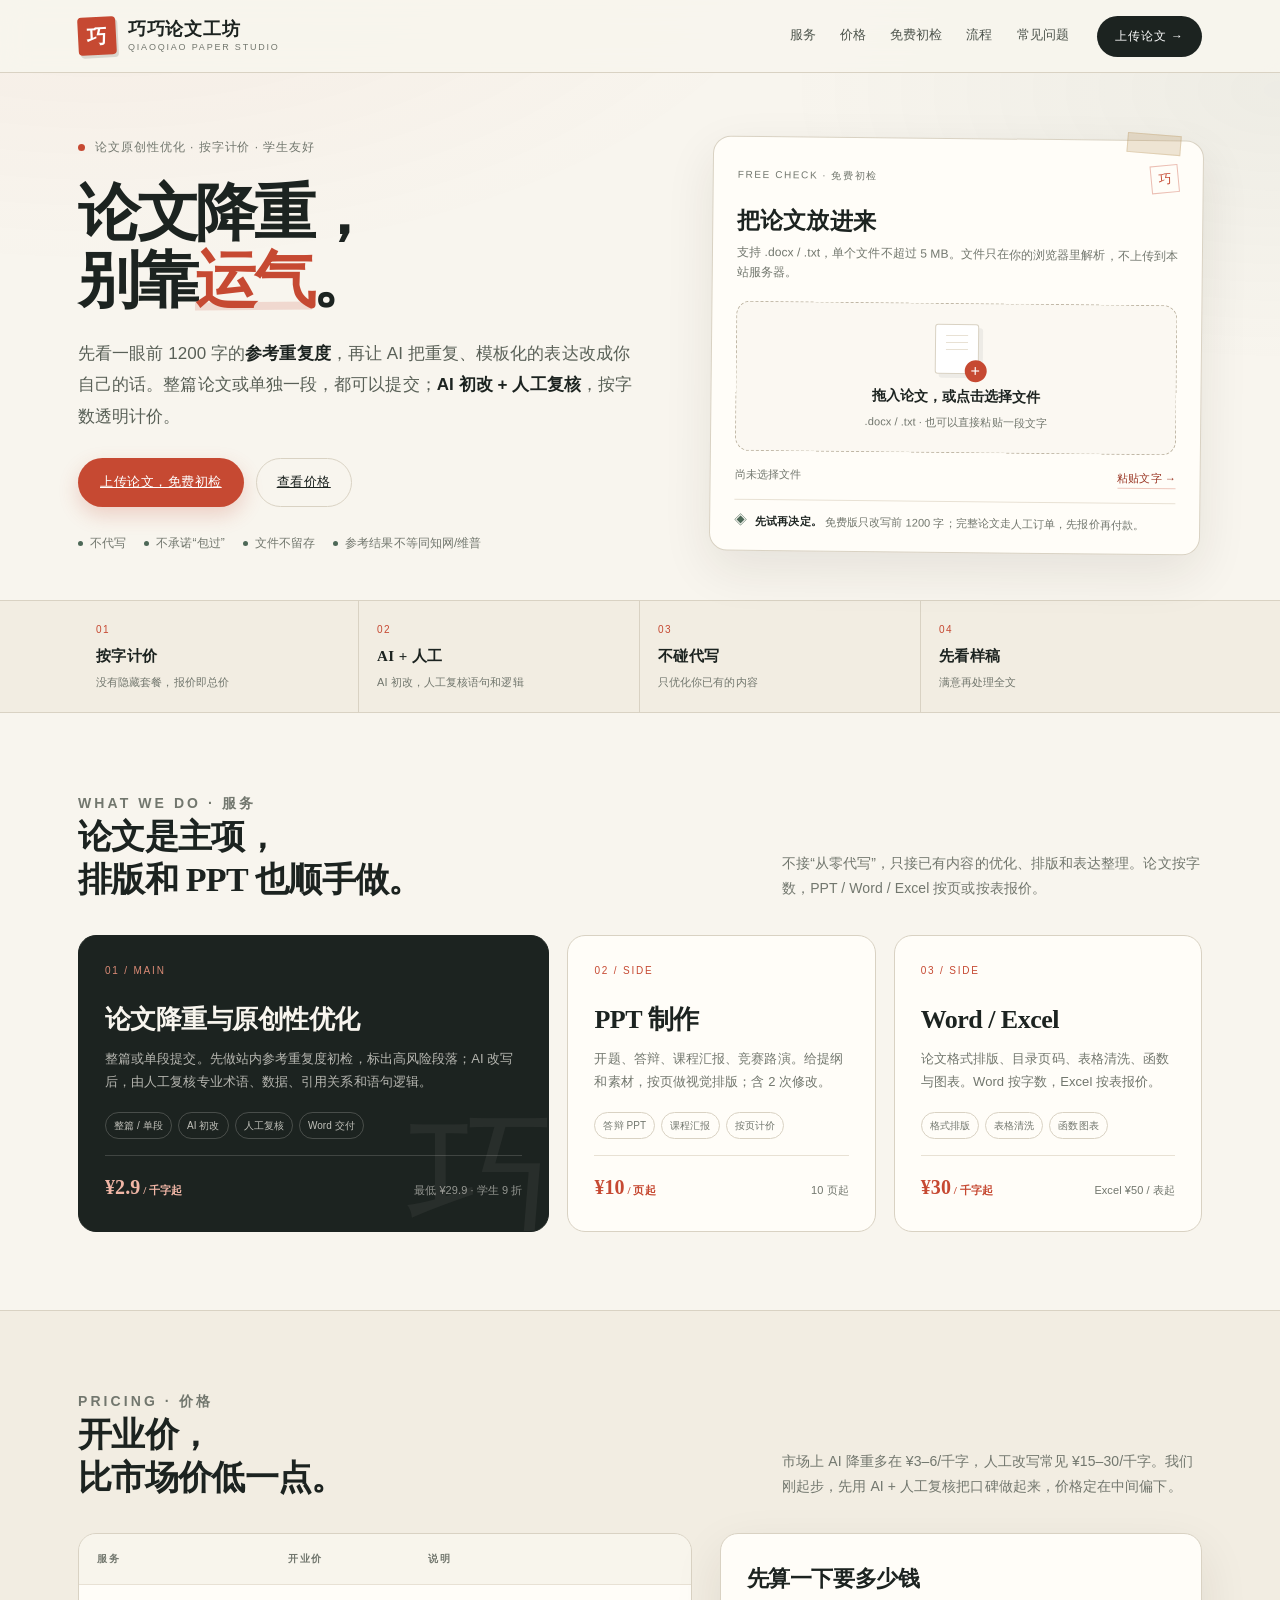
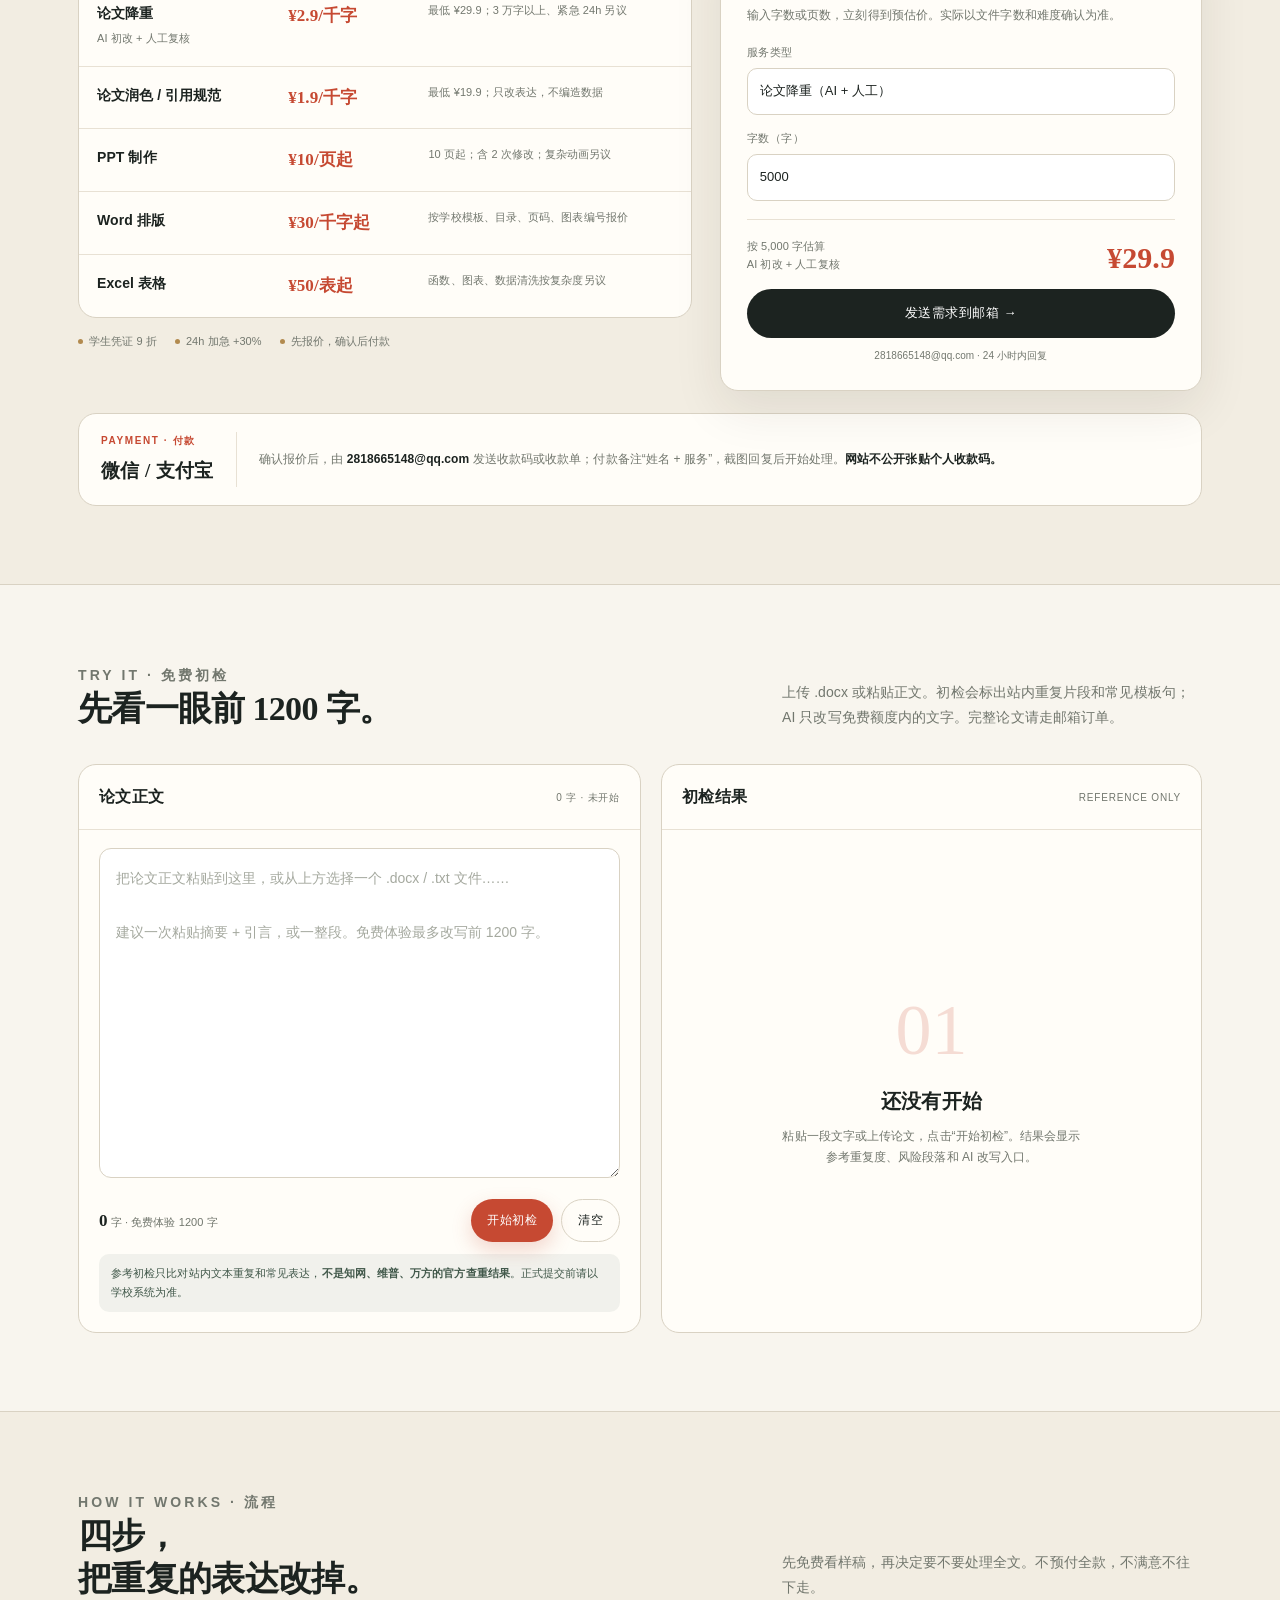
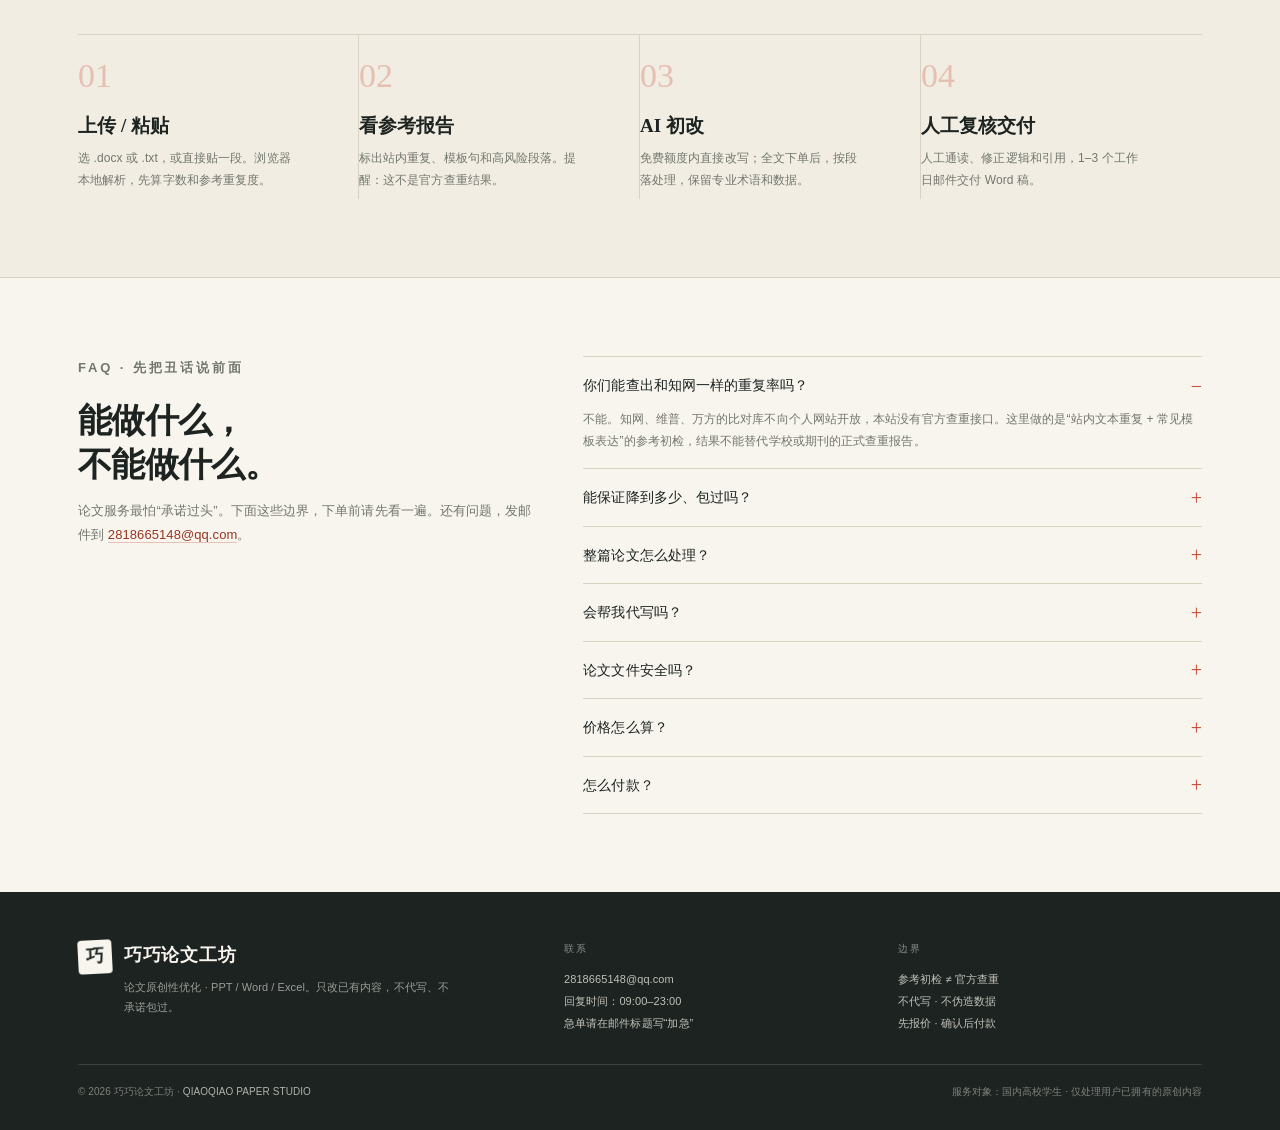
==== commit 4a3311ec: "Add payment instructions and update README" ====
--- a/index.html
+++ b/index.html
@@ -209,6 +209,15 @@
 .price-note{display:flex;flex-wrap:wrap;gap:8px 18px;margin-top:14px;font-size:11px;color:var(--muted)}
 .price-note span{display:inline-flex;align-items:center;gap:6px}
 .price-note i{width:5px;height:5px;background:var(--gold);border-radius:50%}
+.pay-box{
+  display:flex;align-items:center;gap:22px;margin-top:22px;padding:18px 22px;
+  background:var(--card);border:1px solid var(--line);border-radius:var(--radius);
+}
+.pay-head{flex:0 0 auto;display:flex;flex-direction:column;gap:4px;padding-right:22px;border-right:1px solid var(--line-soft)}
+.pay-head span{font-size:10px;letter-spacing:.16em;color:var(--accent);font-weight:600}
+.pay-head strong{font-family:"Noto Serif SC",serif;font-size:19px;letter-spacing:.02em}
+.pay-box p{margin:0;font-size:12px;line-height:1.85;color:var(--muted)}
+.pay-box b{color:var(--ink);font-weight:600}
 
 .quote-card{background:var(--card);border:1px solid var(--line);border-radius:var(--radius);padding:26px;box-shadow:var(--shadow)}
 .quote-card h3{font-family:"Noto Serif SC",serif;font-size:22px;margin:0 0 6px;letter-spacing:-.02em}
@@ -371,6 +380,8 @@
   .price-table th,.price-table td{padding:12px}
   .price-table td:last-child{font-size:10px}
   .price-table td:nth-child(2){font-size:14px}
+  .pay-box{display:block;padding:16px}
+  .pay-head{flex-direction:row;align-items:baseline;gap:10px;padding:0 0 10px;border-right:0;border-bottom:1px solid var(--line-soft);margin-bottom:10px}
   .editor-head,.result-head{padding:14px 16px}
   .editor-body,.result-body{padding:14px 16px}
   #textInput{min-height:260px}
@@ -539,6 +550,10 @@
           <div class="mini">2818665148@qq.com · 24 小时内回复</div>
         </aside>
       </div>
+      <div class="pay-box">
+        <div class="pay-head"><span>PAYMENT · 付款</span><strong>微信 / 支付宝</strong></div>
+        <p>确认报价后，由 <b>2818665148@qq.com</b> 发送收款码或收款单；付款备注“姓名 + 服务”，截图回复后开始处理。<b>网站不公开张贴个人收款码。</b></p>
+      </div>
     </div>
   </section>
 
@@ -634,6 +649,10 @@
           <summary>价格怎么算？</summary>
           <p>论文按字数：降重 ¥2.9/千字，润色 ¥1.9/千字，均有最低价。PPT ¥10/页起，Word ¥30/千字起，Excel ¥50/表起。学生凭证 9 折，24h 加急 +30%。</p>
         </details>
+        <details>
+          <summary>怎么付款？</summary>
+          <p>支持微信 / 支付宝。确认报价后，我们会通过 2818665148@qq.com 发送收款码或收款单；付款备注“姓名 + 服务”，截图回复后开始处理。网站不公开张贴个人收款码，避免被他人滥用。</p>
+        </details>
       </div>
     </div>
   </section>
@@ -782,12 +801,21 @@
 
 async function loadJSZip(){
   if (window.JSZip) return window.JSZip;
+  const sources = [
+    'https://fastly.jsdelivr.net/npm/jszip@3.10.1/dist/jszip.min.js',
+    'https://cdnjs.cloudflare.com/ajax/libs/jszip/3.10.1/jszip.min.js'
+  ];
   return new Promise((resolve, reject) => {
-    const s = document.createElement('script');
-    s.src = 'https://fastly.jsdelivr.net/npm/jszip@3.10.1/dist/jszip.min.js';
-    s.onload = () => resolve(window.JSZip);
-    s.onerror = () => reject(new Error('解析组件加载失败，请检查网络后重试'));
-    document.head.appendChild(s);
+    let i = 0;
+    const next = () => {
+      if (i >= sources.length) { reject(new Error('解析组件加载失败，请检查网络后重试')); return; }
+      const s = document.createElement('script');
+      s.src = sources[i++];
+      s.onload = () => resolve(window.JSZip);
+      s.onerror = () => { s.remove(); next(); };
+      document.head.appendChild(s);
+    };
+    next();
   });
 }
 
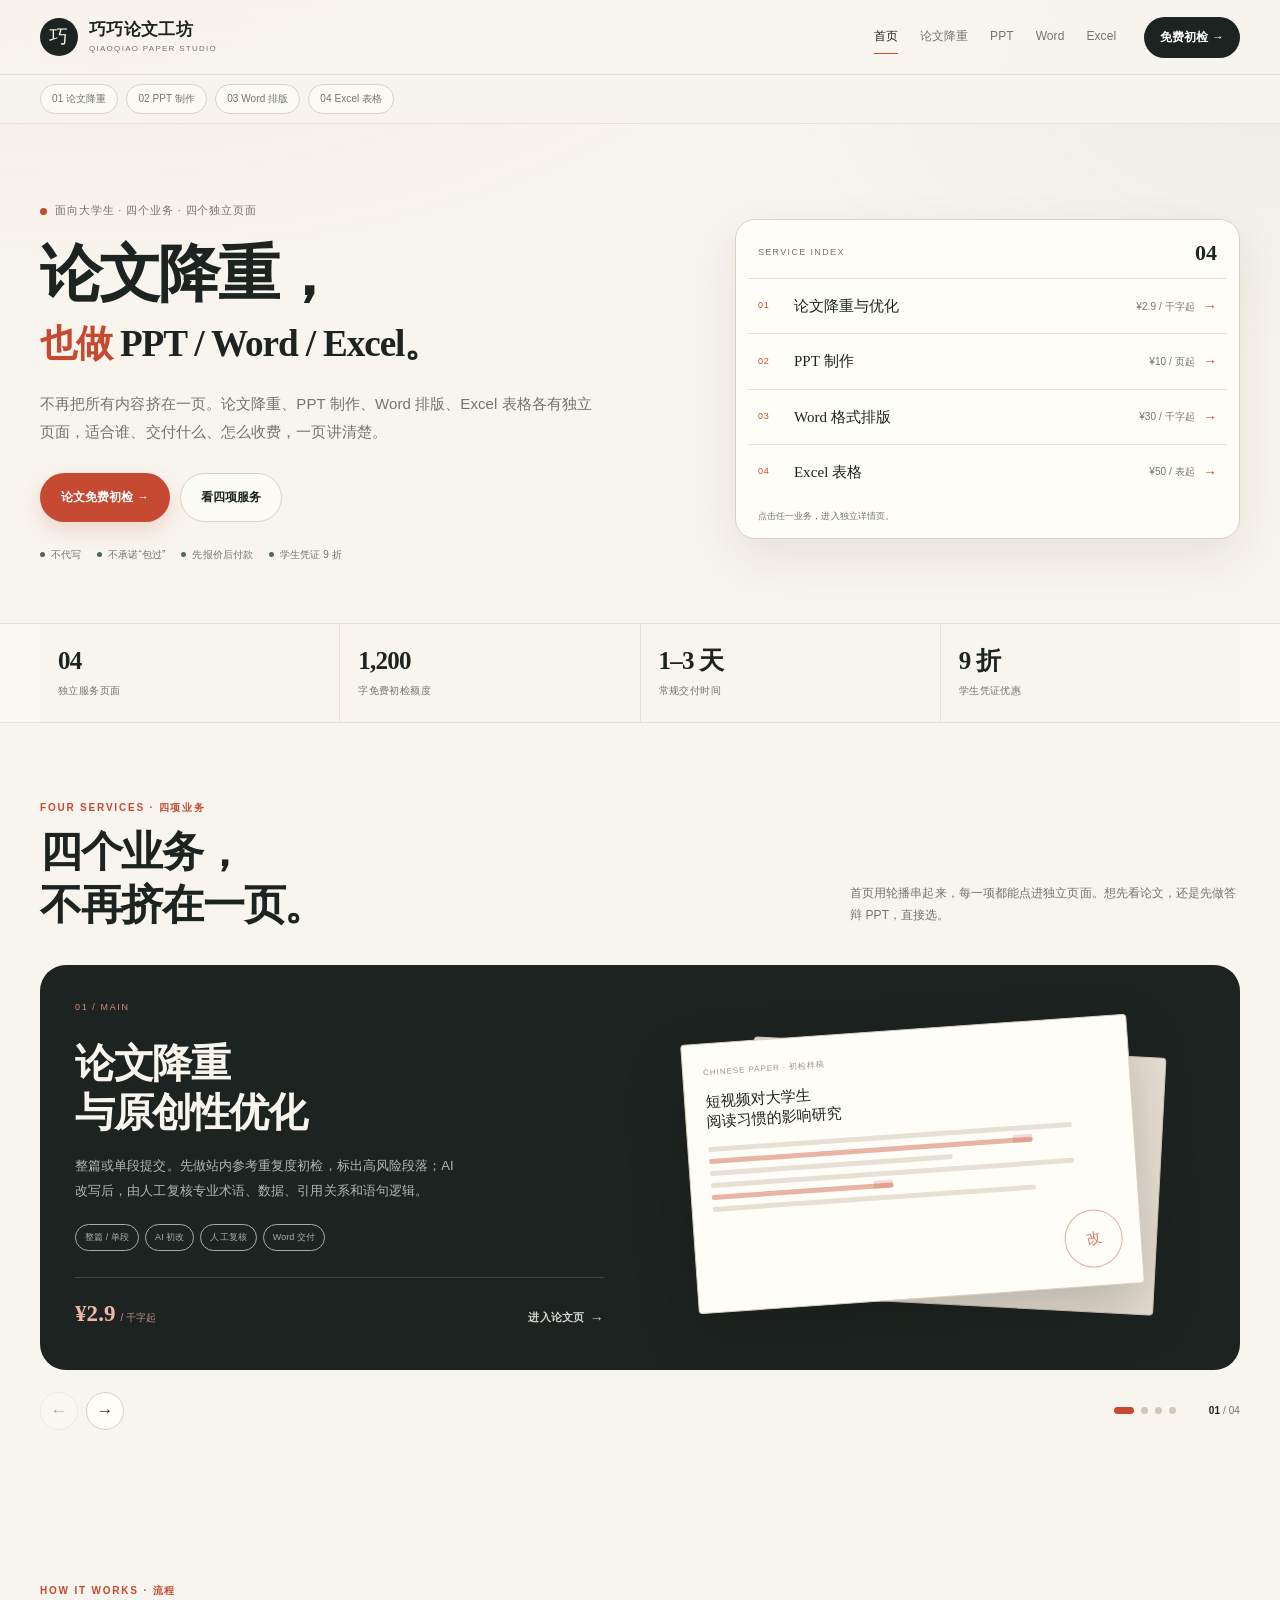
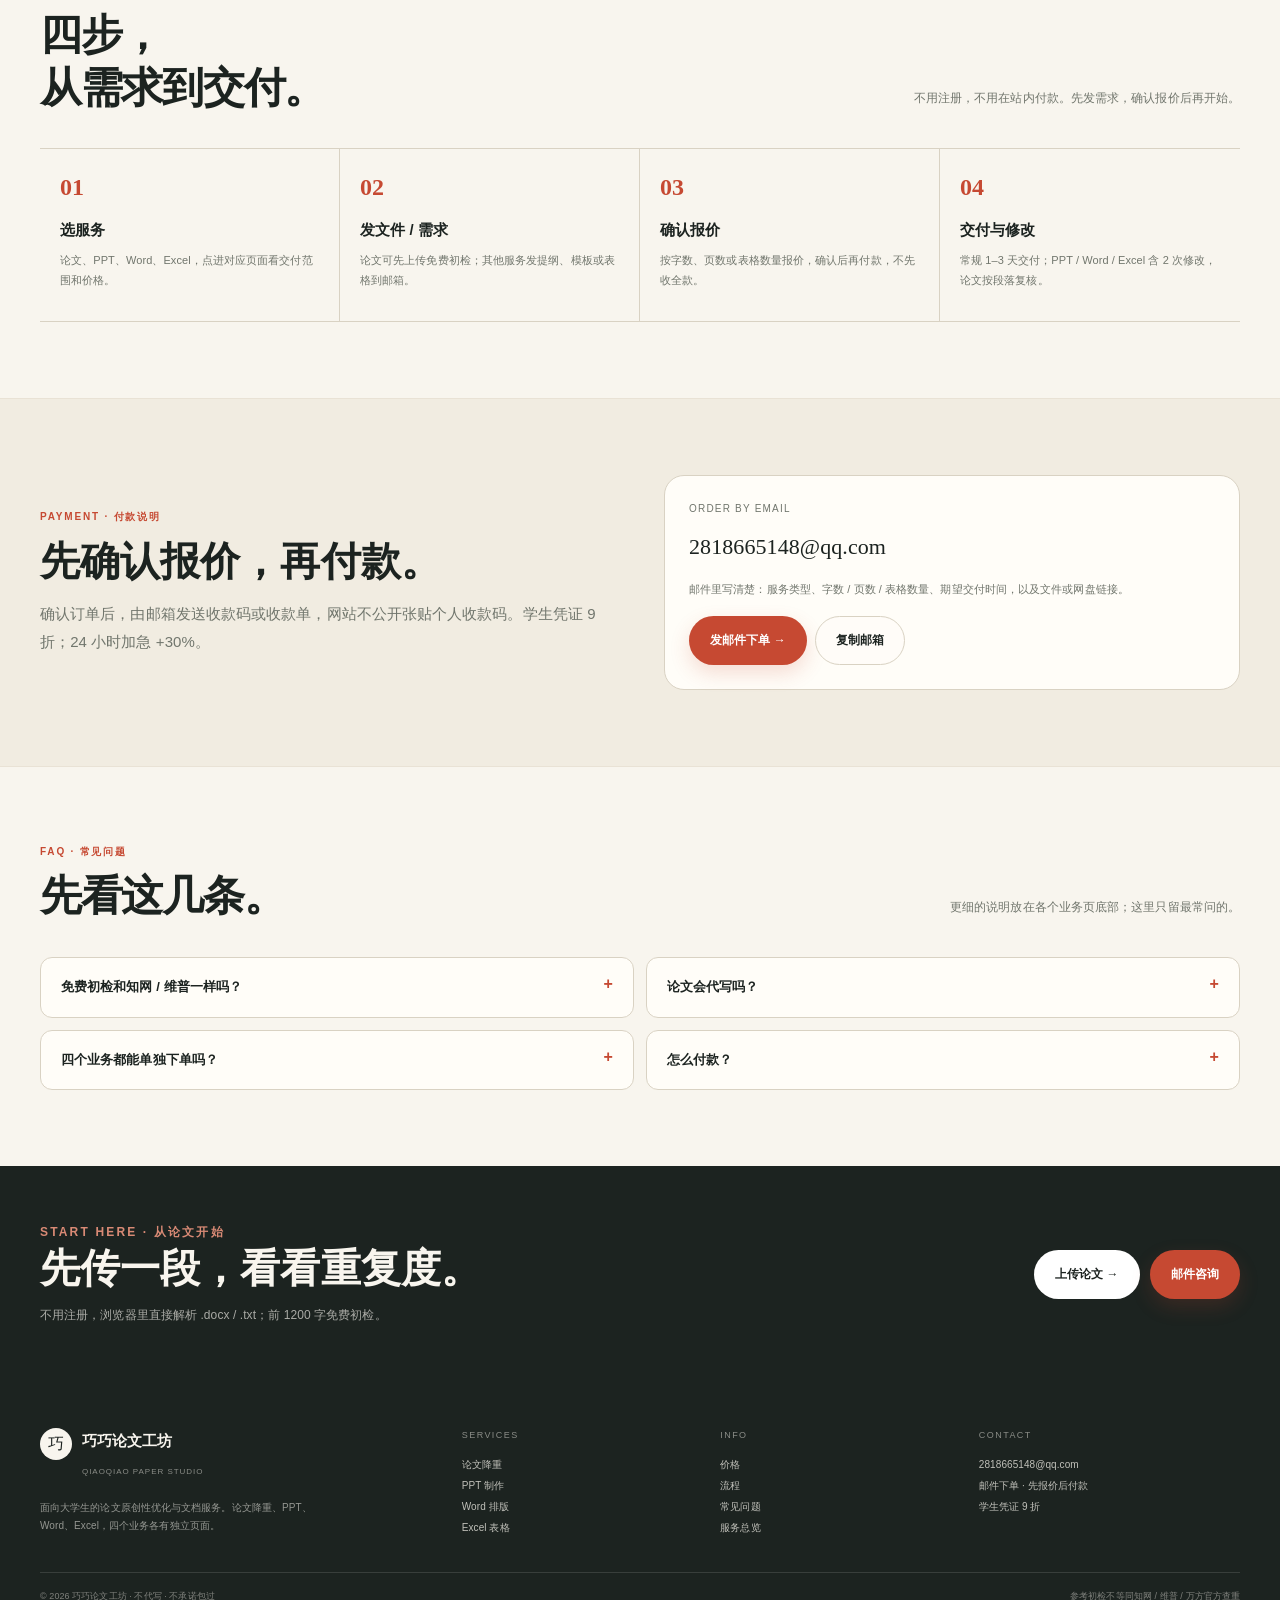
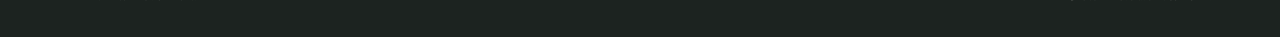
==== commit 7d089319: "Add multi-page service pages and carousel" ====
--- a/index.html
+++ b/index.html
@@ -3,656 +3,267 @@
 <head>
 <meta charset="utf-8">
 <meta name="viewport" content="width=device-width, initial-scale=1">
-<title>巧巧论文工坊 — 论文降重 / 润色 / PPT·Word·Excel</title>
-<meta name="description" content="巧巧论文工坊：面向大学生的论文原创性优化服务。上传论文或段落，先看参考重复度，再由 AI 初改、人工复核。按字数透明计价，不代写、不承诺包过。">
+<title>巧巧论文工坊 — 论文降重 / PPT / Word / Excel</title>
+<meta name="description" content="巧巧论文工坊：面向大学生的论文降重、PPT 制作、Word 排版与 Excel 表格服务。四个业务各有独立页面，先看报价再下单。">
 <meta name="theme-color" content="#f8f5ee">
 <link rel="preconnect" href="https://miaoda.feishu.cn">
 <link rel="stylesheet" href="https://miaoda.feishu.cn/fonts/css2?family=Noto+Serif+SC:wght@400;500;600;700;900&family=Noto+Sans+SC:wght@300;400;500;600;700&display=swap">
-<style>
-:root{
-  --paper:#f8f5ee;
-  --paper-2:#f2ede2;
-  --card:#fffdf8;
-  --ink:#1c2320;
-  --muted:#72776e;
-  --line:#d9d2c3;
-  --line-soft:#e8e1d4;
-  --accent:#c64932;
-  --accent-dark:#993523;
-  --sage:#4d6857;
-  --gold:#b28a4e;
-  --shadow:0 18px 50px rgba(40,33,24,.09);
-  --radius:18px;
-}
-*{box-sizing:border-box}
-html{scroll-behavior:smooth;-webkit-text-size-adjust:100%}
-body{
-  margin:0;background:var(--paper);color:var(--ink);
-  font-family:"Noto Sans SC","PingFang SC","Microsoft YaHei",sans-serif;
-  font-size:16px;line-height:1.75;letter-spacing:.005em;
-  -webkit-font-smoothing:antialiased;
-}
-body::before{
-  content:"";position:fixed;inset:0;pointer-events:none;z-index:-1;
-  background:
-    radial-gradient(1200px 600px at 8% -10%,rgba(198,73,50,.055),transparent 60%),
-    radial-gradient(900px 500px at 100% 10%,rgba(77,104,87,.06),transparent 55%);
-}
-a{color:inherit}
-img{max-width:100%;display:block}
-button,input,select,textarea{font:inherit}
-button{cursor:pointer}
-button:disabled{cursor:not-allowed;opacity:.55}
-:focus-visible{outline:2px solid var(--accent);outline-offset:3px}
-.wrap{max-width:1180px;margin:0 auto;padding:0 28px}
-.serif{font-family:"Noto Serif SC","Songti SC","STSong",serif}
-.kicker{
-  margin:0 0 12px;font-size:11px;letter-spacing:.22em;text-transform:uppercase;
-  color:var(--muted);font-weight:600;
-}
-.section-head{display:flex;align-items:flex-end;justify-content:space-between;gap:28px;margin-bottom:34px}
-.section-head h2{font-family:"Noto Serif SC","Songti SC",serif;font-size:34px;line-height:1.25;margin:0;letter-spacing:-.02em}
-.section-head p{max-width:420px;margin:0;color:var(--muted);font-size:14px;line-height:1.8}
-.hair{height:1px;background:var(--line);border:0;margin:0}
-
-/* Header */
-.site-head{
-  position:sticky;top:0;z-index:30;background:rgba(248,245,238,.9);
-  backdrop-filter:blur(14px);border-bottom:1px solid var(--line);
-}
-.head-row{height:72px;display:flex;align-items:center;gap:28px}
-.brand{display:flex;align-items:center;gap:12px;text-decoration:none;flex:0 0 auto}
-.brand-mark{
-  width:38px;height:38px;background:var(--accent);color:#fff;display:grid;place-items:center;
-  font-family:"Noto Serif SC","Songti SC",serif;font-size:20px;font-weight:700;
-  transform:rotate(-3deg);border-radius:4px;box-shadow:2px 3px 0 rgba(28,35,32,.14);
-}
-.brand-name{display:flex;flex-direction:column;line-height:1.05}
-.brand-name strong{font-family:"Noto Serif SC","Songti SC",serif;font-size:18px;letter-spacing:.04em}
-.brand-name small{font-size:9px;letter-spacing:.2em;color:var(--muted);margin-top:4px}
-.nav{display:flex;align-items:center;gap:24px;margin-left:auto;font-size:13px;color:#4e554d}
-.nav a{text-decoration:none;padding:4px 0;border-bottom:1px solid transparent;transition:border-color .2s,color .2s}
-.nav a:hover{color:var(--accent-dark);border-bottom-color:var(--accent-dark)}
-.head-cta{
-  text-decoration:none;background:var(--ink);color:#fff;border-radius:999px;
-  padding:10px 18px;font-size:12px;letter-spacing:.08em;white-space:nowrap;
-  transition:background .2s,transform .2s;
-}
-.head-cta:hover{background:var(--accent-dark);transform:translateY(-1px)}
-
-/* Hero */
-.hero{padding:64px 0 46px;border-bottom:1px solid var(--line)}
-.hero-grid{display:grid;grid-template-columns:1.08fr .92fr;gap:56px;align-items:center}
-.hero-copy .eyebrow{display:flex;align-items:center;gap:10px;margin-bottom:22px;font-size:12px;color:var(--muted);letter-spacing:.08em}
-.eyebrow .dot{width:7px;height:7px;border-radius:50%;background:var(--accent);display:inline-block}
-.hero h1{
-  font-family:"Noto Serif SC","Songti SC",serif;font-size:62px;line-height:1.08;
-  letter-spacing:-.055em;margin:0 0 24px;font-weight:700;
-}
-.hero h1 em{font-style:normal;color:var(--accent);position:relative;white-space:nowrap}
-.hero h1 em::after{
-  content:"";position:absolute;left:0;right:0;bottom:4px;height:8px;
-  background:rgba(198,73,50,.16);z-index:-1;transform:rotate(-.5deg);
-}
-.hero-sub{max-width:560px;margin:0 0 26px;font-size:17px;line-height:1.85;color:#596057}
-.hero-sub strong{color:var(--ink);font-weight:600}
-.hero-actions{display:flex;flex-wrap:wrap;align-items:center;gap:12px;margin-bottom:26px}
-.btn{
-  border:0;border-radius:999px;padding:13px 22px;font-size:13px;letter-spacing:.04em;
-  transition:transform .2s,background .2s,box-shadow .2s;display:inline-flex;align-items:center;gap:8px;
-}
-.btn-primary{background:var(--accent);color:#fff;box-shadow:0 8px 20px rgba(198,73,50,.22)}
-.btn-primary:hover{background:var(--accent-dark);transform:translateY(-2px);box-shadow:0 10px 24px rgba(198,73,50,.28)}
-.btn-ghost{background:transparent;color:var(--ink);border:1px solid var(--line);padding:12px 20px}
-.btn-ghost:hover{border-color:var(--ink);transform:translateY(-1px)}
-.btn-dark{background:var(--ink);color:#fff}
-.btn-dark:hover{background:#000;transform:translateY(-1px)}
-.hero-points{display:flex;flex-wrap:wrap;gap:8px 18px;font-size:12px;color:var(--muted)}
-.hero-points span{display:inline-flex;align-items:center;gap:7px}
-.hero-points i{width:5px;height:5px;border-radius:50%;background:var(--sage);display:inline-block}
-
-.upload-card{
-  background:var(--card);border:1px solid var(--line);border-radius:var(--radius);
-  padding:24px 24px 20px;box-shadow:var(--shadow);position:relative;
-  transform:rotate(.6deg);
-}
-.upload-card::before{
-  content:"";position:absolute;top:-7px;right:22px;width:52px;height:18px;
-  background:rgba(178,138,78,.22);transform:rotate(4deg);border:1px solid rgba(178,138,78,.25);
-}
-.card-top{display:flex;justify-content:space-between;align-items:center;gap:12px;margin-bottom:16px}
-.card-top .tag{font-size:10px;letter-spacing:.16em;color:var(--muted)}
-.mini-seal{
-  width:28px;height:28px;border:1px solid rgba(198,73,50,.35);color:var(--accent);
-  display:grid;place-items:center;font-family:"Noto Serif SC",serif;font-size:13px;
-  transform:rotate(-6deg);
-}
-.upload-card h2{font-family:"Noto Serif SC","Songti SC",serif;font-size:23px;line-height:1.35;margin:0 0 6px}
-.upload-card .hint{font-size:12px;color:var(--muted);margin:0 0 18px;line-height:1.7}
-.dropzone{
-  display:flex;flex-direction:column;align-items:center;justify-content:center;text-align:center;
-  min-height:150px;border:1px dashed #bfb6a4;border-radius:14px;background:rgba(248,245,238,.6);
-  padding:18px;transition:border-color .2s,background .2s,transform .2s;cursor:pointer;
-}
-.dropzone:hover,.dropzone.drag{border-color:var(--accent);background:rgba(198,73,50,.055);transform:translateY(-1px)}
-.drop-icon{
-  width:44px;height:50px;border:1px solid var(--line);background:#fff;border-radius:3px;
-  position:relative;margin-bottom:10px;box-shadow:4px 4px 0 rgba(28,35,32,.06);
-}
-.drop-icon::before{content:"";position:absolute;top:10px;left:10px;right:10px;height:1px;background:var(--line-soft);box-shadow:0 7px 0 var(--line-soft),0 14px 0 var(--line-soft)}
-.drop-icon::after{
-  content:"+";position:absolute;right:-9px;bottom:-9px;width:22px;height:22px;border-radius:50%;
-  background:var(--accent);color:#fff;font-size:16px;line-height:21px;text-align:center;
-}
-.dropzone strong{font-size:14px;font-weight:600}
-.dropzone small{display:block;margin-top:5px;font-size:11px;color:var(--muted);line-height:1.6}
-.file-meta{display:flex;align-items:center;justify-content:space-between;gap:10px;margin-top:14px;font-size:11px;color:var(--muted);min-height:18px}
-.file-meta b{font-weight:500;color:var(--ink);max-width:68%;overflow:hidden;text-overflow:ellipsis;white-space:nowrap}
-.file-meta a{color:var(--accent-dark);text-decoration:none;border-bottom:1px solid rgba(198,73,50,.3)}
-.card-note{
-  display:flex;align-items:flex-start;gap:8px;margin-top:14px;padding-top:12px;border-top:1px solid var(--line-soft);
-  font-size:11px;color:var(--muted);line-height:1.65;
-}
-.card-note b{color:var(--ink);font-weight:600}
-.card-note .lock{color:var(--sage);font-size:13px;line-height:1.3}
-
-/* Trust strip */
-.trust-strip{border-bottom:1px solid var(--line);background:var(--paper-2)}
-.trust-row{display:grid;grid-template-columns:repeat(4,1fr);gap:0}
-.trust-item{padding:20px 18px;border-right:1px solid var(--line);display:flex;flex-direction:column;gap:3px}
-.trust-item:last-child{border-right:0}
-.trust-item strong{font-family:"Noto Serif SC",serif;font-size:15px;letter-spacing:.03em}
-.trust-item span{font-size:11px;color:var(--muted)}
-.trust-item .num{font-size:10px;color:var(--accent);letter-spacing:.14em;margin-bottom:2px}
-
-/* Services */
-.section{padding:78px 0}
-.services{background:var(--paper)}
-.service-grid{display:grid;grid-template-columns:1.3fr .85fr .85fr;gap:18px}
-.service-card{
-  background:var(--card);border:1px solid var(--line);border-radius:var(--radius);
-  padding:26px;display:flex;flex-direction:column;min-height:270px;position:relative;overflow:hidden;
-  transition:transform .25s,box-shadow .25s,border-color .25s;
-}
-.service-card:hover{transform:translateY(-4px);box-shadow:var(--shadow);border-color:#c9bfae}
-.service-card.main{background:var(--ink);color:#f8f5ee;border-color:var(--ink)}
-.service-card.main::after{
-  content:"巧";position:absolute;right:-8px;bottom:-26px;font-family:"Noto Serif SC",serif;
-  font-size:150px;line-height:1;color:rgba(248,245,238,.055);pointer-events:none;
-}
-.service-card .num{font-size:10px;letter-spacing:.18em;color:var(--accent);margin-bottom:22px}
-.service-card.main .num{color:#d98a75}
-.service-card h3{font-family:"Noto Serif SC",serif;font-size:26px;line-height:1.35;margin:0 0 10px;letter-spacing:-.02em}
-.service-card p{font-size:13px;line-height:1.8;color:var(--muted);margin:0 0 18px}
-.service-card.main p{color:rgba(248,245,238,.7)}
-.service-tags{display:flex;flex-wrap:wrap;gap:6px;margin-top:auto;margin-bottom:16px}
-.service-tags span{font-size:10px;padding:4px 8px;border:1px solid var(--line);border-radius:999px;color:var(--muted)}
-.service-card.main .service-tags span{border-color:rgba(248,245,238,.2);color:rgba(248,245,238,.75)}
-.service-price{display:flex;align-items:baseline;justify-content:space-between;gap:8px;border-top:1px solid var(--line-soft);padding-top:14px}
-.service-card.main .service-price{border-top-color:rgba(248,245,238,.16)}
-.service-price b{font-family:"Noto Serif SC",serif;font-size:20px;color:var(--accent)}
-.service-card.main .service-price b{color:#f0b6a6}
-.service-price span{font-size:11px;color:var(--muted)}
-.service-card.main .service-price span{color:rgba(248,245,238,.55)}
-
-/* Pricing */
-.pricing{background:var(--paper-2);border-top:1px solid var(--line);border-bottom:1px solid var(--line)}
-.pricing-grid{display:grid;grid-template-columns:1.12fr .88fr;gap:28px;align-items:start}
-.price-table{background:var(--card);border:1px solid var(--line);border-radius:var(--radius);overflow:hidden}
-.price-table table{width:100%;border-collapse:collapse}
-.price-table th,.price-table td{padding:16px 18px;text-align:left;border-bottom:1px solid var(--line-soft);vertical-align:top}
-.price-table th{font-size:10px;letter-spacing:.16em;color:var(--muted);font-weight:600;background:rgba(242,237,226,.5)}
-.price-table td:first-child{font-weight:600;font-size:14px}
-.price-table td:nth-child(2){white-space:nowrap;color:var(--accent);font-family:"Noto Serif SC",serif;font-size:17px;font-weight:600}
-.price-table td:last-child{font-size:11px;color:var(--muted);line-height:1.65}
-.price-table tr:last-child td{border-bottom:0}
-.price-note{display:flex;flex-wrap:wrap;gap:8px 18px;margin-top:14px;font-size:11px;color:var(--muted)}
-.price-note span{display:inline-flex;align-items:center;gap:6px}
-.price-note i{width:5px;height:5px;background:var(--gold);border-radius:50%}
-.pay-box{
-  display:flex;align-items:center;gap:22px;margin-top:22px;padding:18px 22px;
-  background:var(--card);border:1px solid var(--line);border-radius:var(--radius);
-}
-.pay-head{flex:0 0 auto;display:flex;flex-direction:column;gap:4px;padding-right:22px;border-right:1px solid var(--line-soft)}
-.pay-head span{font-size:10px;letter-spacing:.16em;color:var(--accent);font-weight:600}
-.pay-head strong{font-family:"Noto Serif SC",serif;font-size:19px;letter-spacing:.02em}
-.pay-box p{margin:0;font-size:12px;line-height:1.85;color:var(--muted)}
-.pay-box b{color:var(--ink);font-weight:600}
-
-.quote-card{background:var(--card);border:1px solid var(--line);border-radius:var(--radius);padding:26px;box-shadow:var(--shadow)}
-.quote-card h3{font-family:"Noto Serif SC",serif;font-size:22px;margin:0 0 6px;letter-spacing:-.02em}
-.quote-card p{font-size:12px;color:var(--muted);margin:0 0 18px;line-height:1.7}
-.field{margin-bottom:14px}
-.field label{display:block;font-size:11px;color:var(--muted);margin-bottom:6px;letter-spacing:.04em}
-.field select,.field input{
-  width:100%;border:1px solid var(--line);background:#fff;border-radius:10px;padding:11px 12px;
-  font-size:13px;color:var(--ink);appearance:none;
-}
-.field select:focus,.field input:focus{border-color:var(--accent);outline:0;box-shadow:0 0 0 3px rgba(198,73,50,.1)}
-.quote-result{display:flex;align-items:flex-end;justify-content:space-between;gap:10px;border-top:1px solid var(--line-soft);margin-top:18px;padding-top:18px}
-.quote-result small{font-size:11px;color:var(--muted);line-height:1.6}
-.quote-result b{font-family:"Noto Serif SC",serif;font-size:30px;line-height:1;color:var(--accent);white-space:nowrap}
-.quote-card .btn{width:100%;justify-content:center;margin-top:16px}
-.quote-card .mini{font-size:10px;color:var(--muted);text-align:center;margin-top:10px;line-height:1.6}
-
-/* Workspace */
-.workspace{background:var(--paper)}
-.work-grid{display:grid;grid-template-columns:1.02fr .98fr;gap:20px;align-items:start}
-.editor-card,.result-card{background:var(--card);border:1px solid var(--line);border-radius:var(--radius)}
-.editor-head,.result-head{display:flex;align-items:center;justify-content:space-between;gap:12px;padding:18px 20px;border-bottom:1px solid var(--line-soft)}
-.editor-head strong,.result-head strong{font-family:"Noto Serif SC",serif;font-size:16px;letter-spacing:.02em}
-.editor-head span,.result-head span{font-size:10px;color:var(--muted);letter-spacing:.08em}
-.editor-body{padding:18px 20px 20px}
-#textInput{
-  width:100%;min-height:330px;resize:vertical;border:1px solid var(--line);border-radius:12px;
-  background:#fff;padding:16px;font-size:14px;line-height:1.9;color:var(--ink);
-}
-#textInput::placeholder{color:#a5a99f}
-.editor-foot{display:flex;align-items:center;justify-content:space-between;gap:12px;margin-top:12px;flex-wrap:wrap}
-.char-count{font-size:11px;color:var(--muted)}
-.char-count b{font-family:"Noto Serif SC",serif;font-size:17px;color:var(--ink);font-weight:600}
-.editor-actions{display:flex;gap:8px;flex-wrap:wrap}
-.editor-actions .btn{padding:10px 16px;font-size:12px}
-.notice{
-  margin-top:12px;padding:10px 12px;border-radius:10px;background:rgba(77,104,87,.08);
-  color:#41584a;font-size:11px;line-height:1.7;
-}
-.notice.warn{background:rgba(198,73,50,.08);color:#8d493a}
-
-.result-card{min-height:100%;display:flex;flex-direction:column;overflow:hidden}
-.result-body{padding:20px;flex:1;display:flex;flex-direction:column}
-.result-empty{
-  flex:1;min-height:390px;display:flex;flex-direction:column;align-items:center;justify-content:center;
-  text-align:center;color:var(--muted);padding:30px;
-}
-.result-empty .empty-num{font-family:"Noto Serif SC",serif;font-size:72px;line-height:1;color:rgba(198,73,50,.18);margin-bottom:18px}
-.result-empty strong{font-family:"Noto Serif SC",serif;font-size:20px;color:var(--ink);margin-bottom:7px}
-.result-empty p{max-width:300px;font-size:12px;line-height:1.8;margin:0}
-.score-box{display:flex;align-items:flex-end;justify-content:space-between;gap:12px;padding-bottom:14px;border-bottom:1px solid var(--line-soft)}
-.score-value{font-family:"Noto Serif SC",serif;font-size:46px;line-height:1;color:var(--accent);letter-spacing:-.03em}
-.score-value small{font-size:15px;color:var(--muted);margin-left:2px}
-.score-meta{text-align:right;font-size:10px;color:var(--muted);line-height:1.7}
-.score-meta b{display:block;color:var(--ink);font-size:12px;font-weight:500}
-.bar{height:8px;border-radius:999px;background:var(--line-soft);overflow:hidden;margin:14px 0 8px}
-.bar i{display:block;height:100%;width:0;background:linear-gradient(90deg,var(--sage),var(--accent));border-radius:999px;transition:width .7s ease}
-.score-caption{font-size:10px;color:var(--muted);line-height:1.65;margin-bottom:16px}
-.risk-title{display:flex;align-items:center;justify-content:space-between;gap:10px;font-size:11px;letter-spacing:.08em;color:var(--muted);margin:4px 0 10px}
-.risk-title b{color:var(--ink);font-weight:500}
-.risk-list{display:flex;flex-direction:column;gap:8px;max-height:260px;overflow:auto;padding-right:2px}
-.risk-item{border:1px solid var(--line-soft);border-radius:12px;padding:11px 12px;background:rgba(248,245,238,.45)}
-.risk-item .risk-top{display:flex;align-items:center;justify-content:space-between;gap:8px;margin-bottom:4px}
-.risk-item .risk-label{font-size:10px;color:var(--muted);letter-spacing:.08em}
-.risk-item .risk-value{font-size:10px;color:var(--accent-dark);background:rgba(198,73,50,.08);padding:2px 7px;border-radius:999px}
-.risk-item p{margin:0;font-size:11px;line-height:1.7;color:#4d554d;display:-webkit-box;-webkit-line-clamp:2;-webkit-box-orient:vertical;overflow:hidden}
-.result-actions{display:flex;gap:8px;flex-wrap:wrap;margin-top:16px}
-.result-actions .btn{padding:10px 14px;font-size:12px;flex:1;justify-content:center;min-width:120px}
-.progress-wrap{display:none;margin-top:14px}
-.progress-wrap.show{display:block}
-.progress-top{display:flex;justify-content:space-between;gap:8px;font-size:10px;color:var(--muted);margin-bottom:6px}
-.progress{height:6px;border-radius:999px;background:var(--line-soft);overflow:hidden}
-.progress i{display:block;height:100%;width:0;background:var(--accent);transition:width .35s ease}
-.rewrite-list{display:flex;flex-direction:column;gap:10px;margin-top:14px;max-height:330px;overflow:auto}
-.rewrite-item{border:1px solid var(--line-soft);border-radius:12px;overflow:hidden;background:#fff}
-.rewrite-item .rw-head{display:flex;justify-content:space-between;gap:8px;padding:8px 11px;background:rgba(242,237,226,.55);font-size:10px;color:var(--muted)}
-.rewrite-item .rw-body{padding:10px 11px;font-size:11px;line-height:1.75}
-.rw-body .orig{color:#8c8f86;border-left:2px solid var(--line);padding-left:8px;margin-bottom:7px}
-.rw-body .new{color:var(--ink);border-left:2px solid var(--sage);padding-left:8px}
-.result-note{font-size:10px;color:var(--muted);line-height:1.7;margin-top:12px}
-
-/* Process */
-.process{background:var(--paper-2);border-top:1px solid var(--line);border-bottom:1px solid var(--line)}
-.process-grid{display:grid;grid-template-columns:repeat(4,1fr);gap:0;border-top:1px solid var(--line)}
-.step{padding:24px 22px 8px 0;border-right:1px solid var(--line);position:relative}
-.step:last-child{border-right:0;padding-right:0}
-.step .num{font-family:"Noto Serif SC",serif;font-size:34px;line-height:1;color:rgba(198,73,50,.28);margin-bottom:16px}
-.step h3{font-family:"Noto Serif SC",serif;font-size:19px;margin:0 0 6px}
-.step p{font-size:12px;color:var(--muted);line-height:1.8;margin:0;max-width:220px}
-
-/* FAQ */
-.faq-grid{display:grid;grid-template-columns:.85fr 1.15fr;gap:48px;align-items:start}
-.faq-intro h2{font-family:"Noto Serif SC",serif;font-size:34px;line-height:1.3;margin:0 0 12px;letter-spacing:-.02em}
-.faq-intro p{font-size:13px;color:var(--muted);line-height:1.85;margin:0 0 18px}
-.faq-intro a{color:var(--accent-dark);text-decoration:none;border-bottom:1px solid rgba(198,73,50,.3)}
-.faq-list{border-top:1px solid var(--line)}
-details{border-bottom:1px solid var(--line);padding:16px 0}
-details summary{cursor:pointer;list-style:none;display:flex;align-items:center;justify-content:space-between;gap:16px;font-size:14px;font-weight:500}
-details summary::-webkit-details-marker{display:none}
-details summary::after{content:"+";font-family:"Noto Serif SC",serif;font-size:20px;color:var(--accent);line-height:1}
-details[open] summary::after{content:"−"}
-details p{font-size:12px;color:var(--muted);line-height:1.85;margin:10px 0 0;max-width:640px}
-
-/* Footer */
-.site-foot{background:var(--ink);color:#f8f5ee;padding:48px 0 30px}
-.foot-grid{display:grid;grid-template-columns:1.2fr .8fr .8fr;gap:30px;padding-bottom:30px;border-bottom:1px solid rgba(248,245,238,.14)}
-.foot-brand{display:flex;align-items:flex-start;gap:12px}
-.foot-brand .brand-mark{width:34px;height:34px;font-size:18px;box-shadow:none;background:#f8f5ee;color:var(--ink)}
-.foot-brand strong{font-family:"Noto Serif SC",serif;font-size:18px;letter-spacing:.04em}
-.foot-brand p{font-size:11px;color:rgba(248,245,238,.58);line-height:1.8;margin:6px 0 0;max-width:330px}
-.foot-col h4{font-size:10px;letter-spacing:.16em;color:rgba(248,245,238,.5);margin:0 0 10px;font-weight:500}
-.foot-col a,.foot-col span{display:block;font-size:11px;color:rgba(248,245,238,.75);text-decoration:none;line-height:2}
-.foot-col a:hover{color:#fff}
-.foot-bottom{display:flex;justify-content:space-between;gap:16px;padding-top:18px;font-size:10px;color:rgba(248,245,238,.45);line-height:1.7;flex-wrap:wrap}
-.foot-bottom b{color:rgba(248,245,238,.68);font-weight:500}
-
-/* Toast */
-.toast{
-  position:fixed;left:50%;bottom:26px;transform:translateX(-50%) translateY(12px);
-  background:var(--ink);color:#fff;padding:10px 16px;border-radius:999px;font-size:11px;
-  opacity:0;pointer-events:none;transition:opacity .25s,transform .25s;z-index:60;max-width:90vw;
-}
-.toast.show{opacity:1;transform:translateX(-50%) translateY(0)}
-
-/* Responsive */
-@media (max-width:980px){
-  .hero-grid{grid-template-columns:1fr;gap:38px}
-  .hero h1{font-size:50px}
-  .upload-card{transform:none;max-width:560px}
-  .service-grid{grid-template-columns:1fr 1fr}
-  .service-card.main{grid-column:1/-1;min-height:auto}
-  .pricing-grid,.faq-grid{grid-template-columns:1fr;gap:28px}
-  .work-grid{grid-template-columns:1fr}
-  .process-grid{grid-template-columns:1fr 1fr}
-  .step{padding:24px 22px 24px 0;border-bottom:1px solid var(--line)}
-  .step:nth-child(2){border-right:0}
-  .step:nth-child(3),.step:nth-child(4){border-bottom:0}
-}
-@media (max-width:720px){
-  .wrap{padding:0 18px}
-  .head-row{height:64px;gap:12px}
-  .nav{display:none}
-  .head-cta{padding:9px 14px;font-size:11px}
-  .brand-name strong{font-size:16px}
-  .brand-mark{width:34px;height:34px;font-size:18px}
-  .hero{padding:42px 0 34px}
-  .hero h1{font-size:40px;line-height:1.14}
-  .hero-sub{font-size:15px}
-  .section{padding:54px 0}
-  .section-head{display:block;margin-bottom:26px}
-  .section-head h2{font-size:28px}
-  .section-head p{margin-top:10px}
-  .service-grid{grid-template-columns:1fr}
-  .trust-row{grid-template-columns:1fr 1fr}
-  .trust-item:nth-child(2){border-right:0}
-  .trust-item:nth-child(3),.trust-item:nth-child(4){border-top:1px solid var(--line)}
-  .process-grid{grid-template-columns:1fr}
-  .step{border-right:0;border-bottom:1px solid var(--line);padding:20px 0}
-  .step:last-child{border-bottom:0}
-  .price-table th,.price-table td{padding:12px}
-  .price-table td:last-child{font-size:10px}
-  .price-table td:nth-child(2){font-size:14px}
-  .pay-box{display:block;padding:16px}
-  .pay-head{flex-direction:row;align-items:baseline;gap:10px;padding:0 0 10px;border-right:0;border-bottom:1px solid var(--line-soft);margin-bottom:10px}
-  .editor-head,.result-head{padding:14px 16px}
-  .editor-body,.result-body{padding:14px 16px}
-  #textInput{min-height:260px}
-  .result-empty{min-height:300px}
-  .score-value{font-size:38px}
-  .foot-grid{grid-template-columns:1fr;gap:22px}
-  .foot-bottom{display:block}
-  .foot-bottom div{margin-top:6px}
-  .upload-card{padding:20px}
-}
-@media (prefers-reduced-motion:reduce){
-  *{scroll-behavior:auto!important;transition:none!important}
-}
-</style>
+<link rel="stylesheet" href="site.css">
 </head>
 <body>
 
 <header class="site-head">
   <div class="wrap head-row">
-    <a class="brand" href="#top" aria-label="巧巧论文工坊首页">
+    <a class="brand" href="index.html" aria-label="巧巧论文工坊首页">
       <span class="brand-mark" aria-hidden="true">巧</span>
       <span class="brand-name"><strong>巧巧论文工坊</strong><small>QIAOQIAO PAPER STUDIO</small></span>
     </a>
     <nav class="nav" aria-label="主导航">
-      <a href="#services">服务</a>
-      <a href="#pricing">价格</a>
-      <a href="#workspace">免费初检</a>
-      <a href="#process">流程</a>
-      <a href="#faq">常见问题</a>
+      <a href="index.html">首页</a>
+      <a href="paper.html">论文降重</a>
+      <a href="ppt.html">PPT</a>
+      <a href="word.html">Word</a>
+      <a href="excel.html">Excel</a>
     </nav>
-    <a class="head-cta" href="#workspace">上传论文 →</a>
+    <a class="head-cta" href="paper.html">免费初检 →</a>
+  </div>
+  <div class="service-switch">
+    <div class="wrap switch-row" aria-label="服务快捷导航">
+      <a href="paper.html">01 论文降重</a>
+      <a href="ppt.html">02 PPT 制作</a>
+      <a href="word.html">03 Word 排版</a>
+      <a href="excel.html">04 Excel 表格</a>
+    </div>
   </div>
 </header>
 
-<main id="top">
-  <!-- ===== Hero ===== -->
-  <section class="hero">
-    <div class="wrap hero-grid">
-      <div class="hero-copy">
-        <div class="eyebrow"><span class="dot"></span> 论文原创性优化 · 按字计价 · 学生友好</div>
-        <h1 class="serif">论文降重，<br>别靠<em>运气</em>。</h1>
-        <p class="hero-sub">先看一眼前 1200 字的<strong>参考重复度</strong>，再让 AI 把重复、模板化的表达改成你自己的话。整篇论文或单独一段，都可以提交；<strong>AI 初改 + 人工复核</strong>，按字数透明计价。</p>
+<main>
+  <section class="home-hero">
+    <div class="wrap home-hero-grid">
+      <div>
+        <div class="eyebrow"><span class="dot"></span> 面向大学生 · 四个业务 · 四个独立页面</div>
+        <h1>论文降重，<br><span class="h1-sub"><em>也做</em> PPT / Word / Excel。</span></h1>
+        <p class="lead">不再把所有内容挤在一页。论文降重、PPT 制作、Word 排版、Excel 表格各有独立页面，适合谁、交付什么、怎么收费，一页讲清楚。</p>
         <div class="hero-actions">
-          <a class="btn btn-primary" href="#workspace" id="heroUploadBtn">上传论文，免费初检</a>
-          <a class="btn btn-ghost" href="#pricing">查看价格</a>
-        </div>
-        <div class="hero-points">
+          <a class="btn btn-primary" href="paper.html">论文免费初检 →</a>
+          <a class="btn btn-ghost" href="#services">看四项服务</a>
+        </div>
+        <div class="hero-meta">
           <span><i></i>不代写</span>
           <span><i></i>不承诺“包过”</span>
-          <span><i></i>文件不留存</span>
-          <span><i></i>参考结果不等同知网/维普</span>
-        </div>
-      </div>
-
-      <div class="upload-card" aria-label="上传论文">
-        <div class="card-top"><span class="tag">FREE CHECK · 免费初检</span><span class="mini-seal" aria-hidden="true">巧</span></div>
-        <h2>把论文放进来</h2>
-        <p class="hint">支持 .docx / .txt，单个文件不超过 5 MB。文件只在你的浏览器里解析，不上传到本站服务器。</p>
-        <label class="dropzone" for="fileInput" id="dropzone">
-          <span class="drop-icon" aria-hidden="true"></span>
-          <strong>拖入论文，或点击选择文件</strong>
-          <small>.docx / .txt · 也可以直接粘贴一段文字</small>
-        </label>
-        <input type="file" id="fileInput" accept=".docx,.txt,.md" hidden>
-        <div class="file-meta"><span id="heroFile">尚未选择文件</span><a href="#workspace" id="pasteLink">粘贴文字 →</a></div>
-        <div class="card-note"><span class="lock" aria-hidden="true">◈</span><span><b>先试再决定。</b> 免费版只改写前 1200 字；完整论文走人工订单，先报价再付款。</span></div>
-      </div>
-    </div>
-  </section>
-
-  <!-- ===== Trust strip ===== -->
-  <section class="trust-strip" aria-label="服务承诺">
-    <div class="wrap trust-row">
-      <div class="trust-item"><span class="num">01</span><strong>按字计价</strong><span>没有隐藏套餐，报价即总价</span></div>
-      <div class="trust-item"><span class="num">02</span><strong>AI + 人工</strong><span>AI 初改，人工复核语句和逻辑</span></div>
-      <div class="trust-item"><span class="num">03</span><strong>不碰代写</strong><span>只优化你已有的内容</span></div>
-      <div class="trust-item"><span class="num">04</span><strong>先看样稿</strong><span>满意再处理全文</span></div>
-    </div>
-  </section>
-
-  <!-- ===== Services ===== -->
-  <section class="section services" id="services">
+          <span><i></i>先报价后付款</span>
+          <span><i></i>学生凭证 9 折</span>
+        </div>
+      </div>
+
+      <aside class="index-card" aria-label="服务目录">
+        <div class="index-head"><span>SERVICE INDEX</span><b>04</b></div>
+        <div class="index-list">
+          <a href="paper.html"><span>01</span><strong>论文降重与优化</strong><small>¥2.9 / 千字起</small><em>→</em></a>
+          <a href="ppt.html"><span>02</span><strong>PPT 制作</strong><small>¥10 / 页起</small><em>→</em></a>
+          <a href="word.html"><span>03</span><strong>Word 格式排版</strong><small>¥30 / 千字起</small><em>→</em></a>
+          <a href="excel.html"><span>04</span><strong>Excel 表格</strong><small>¥50 / 表起</small><em>→</em></a>
+        </div>
+        <div style="padding:10px 10px 2px;font-size:9px;color:var(--muted);line-height:1.7">点击任一业务，进入独立详情页。</div>
+      </aside>
+    </div>
+  </section>
+
+  <section class="stats-strip" aria-label="服务概览">
+    <div class="wrap stats-row">
+      <div class="stat"><b>04</b><span>独立服务页面</span></div>
+      <div class="stat"><b>1,200</b><span>字免费初检额度</span></div>
+      <div class="stat"><b>1–3 天</b><span>常规交付时间</span></div>
+      <div class="stat"><b>9 折</b><span>学生凭证优惠</span></div>
+    </div>
+  </section>
+
+  <section class="section carousel-section" id="services">
     <div class="wrap">
       <div class="section-head">
         <div>
-          <p class="kicker">WHAT WE DO · 服务</p>
-          <h2>论文是主项，<br>排版和 PPT 也顺手做。</h2>
-        </div>
-        <p>不接“从零代写”，只接已有内容的优化、排版和表达整理。论文按字数，PPT / Word / Excel 按页或按表报价。</p>
-      </div>
-      <div class="service-grid">
-        <article class="service-card main">
-          <span class="num">01 / MAIN</span>
-          <h3>论文降重与原创性优化</h3>
-          <p>整篇或单段提交。先做站内参考重复度初检，标出高风险段落；AI 改写后，由人工复核专业术语、数据、引用关系和语句逻辑。</p>
-          <div class="service-tags"><span>整篇 / 单段</span><span>AI 初改</span><span>人工复核</span><span>Word 交付</span></div>
-          <div class="service-price"><b>¥2.9<span style="font-size:11px;color:inherit"> / 千字起</span></b><span>最低 ¥29.9 · 学生 9 折</span></div>
-        </article>
-        <article class="service-card">
-          <span class="num">02 / SIDE</span>
-          <h3>PPT 制作</h3>
-          <p>开题、答辩、课程汇报、竞赛路演。给提纲和素材，按页做视觉排版；含 2 次修改。</p>
-          <div class="service-tags"><span>答辩 PPT</span><span>课程汇报</span><span>按页计价</span></div>
-          <div class="service-price"><b>¥10<span style="font-size:11px;color:inherit"> / 页起</span></b><span>10 页起</span></div>
-        </article>
-        <article class="service-card">
-          <span class="num">03 / SIDE</span>
-          <h3>Word / Excel</h3>
-          <p>论文格式排版、目录页码、表格清洗、函数与图表。Word 按字数，Excel 按表报价。</p>
-          <div class="service-tags"><span>格式排版</span><span>表格清洗</span><span>函数图表</span></div>
-          <div class="service-price"><b>¥30<span style="font-size:11px;color:inherit"> / 千字起</span></b><span>Excel ¥50 / 表起</span></div>
-        </article>
-      </div>
-    </div>
-  </section>
-
-  <!-- ===== Pricing ===== -->
-  <section class="section pricing" id="pricing">
-    <div class="wrap">
-      <div class="section-head">
-        <div>
-          <p class="kicker">PRICING · 价格</p>
-          <h2>开业价，<br>比市场价低一点。</h2>
-        </div>
-        <p>市场上 AI 降重多在 ¥3–6/千字，人工改写常见 ¥15–30/千字。我们刚起步，先用 AI + 人工复核把口碑做起来，价格定在中间偏下。</p>
-      </div>
-      <div class="pricing-grid">
-        <div>
-          <div class="price-table">
-            <table>
-              <thead><tr><th>服务</th><th>开业价</th><th>说明</th></tr></thead>
-              <tbody>
-                <tr><td>论文降重<br><span style="font-weight:400;color:var(--muted);font-size:11px">AI 初改 + 人工复核</span></td><td>¥2.9/千字</td><td>最低 ¥29.9；3 万字以上、紧急 24h 另议</td></tr>
-                <tr><td>论文润色 / 引用规范</td><td>¥1.9/千字</td><td>最低 ¥19.9；只改表达，不编造数据</td></tr>
-                <tr><td>PPT 制作</td><td>¥10/页起</td><td>10 页起；含 2 次修改；复杂动画另议</td></tr>
-                <tr><td>Word 排版</td><td>¥30/千字起</td><td>按学校模板、目录、页码、图表编号报价</td></tr>
-                <tr><td>Excel 表格</td><td>¥50/表起</td><td>函数、图表、数据清洗按复杂度另议</td></tr>
-              </tbody>
-            </table>
+          <p class="kicker">FOUR SERVICES · 四项业务</p>
+          <h2>四个业务，<br>不再挤在一页。</h2>
+        </div>
+        <p>首页用轮播串起来，每一项都能点进独立页面。想先看论文，还是先做答辩 PPT，直接选。</p>
+      </div>
+
+      <div class="carousel" data-carousel aria-roledescription="carousel" aria-label="四项服务轮播">
+        <div class="carousel-track" tabindex="0">
+          <a class="carousel-slide slide-paper" href="paper.html">
+            <div class="slide-copy">
+              <span class="slide-num">01 / MAIN</span>
+              <h3>论文降重<br>与原创性优化</h3>
+              <p>整篇或单段提交。先做站内参考重复度初检，标出高风险段落；AI 改写后，由人工复核专业术语、数据、引用关系和语句逻辑。</p>
+              <div class="slide-tags"><span>整篇 / 单段</span><span>AI 初改</span><span>人工复核</span><span>Word 交付</span></div>
+              <div class="slide-foot"><b class="slide-price">¥2.9<small> / 千字起</small></b><span class="slide-cta">进入论文页</span></div>
+            </div>
+            <div class="slide-art" aria-hidden="true">
+              <div class="mock-paper">
+                <div class="paper-back"></div>
+                <div class="mock-sheet paper-sheet">
+                  <div class="sheet-label">CHINESE PAPER · 初检样稿</div>
+                  <div class="sheet-title">短视频对大学生<br>阅读习惯的影响研究</div>
+                  <div class="m-line w90"></div>
+                  <div class="m-line w80 hot"></div>
+                  <div class="m-line w60"></div>
+                  <div class="m-line w90"></div>
+                  <div class="m-line w45 hot"></div>
+                  <div class="m-line w80"></div>
+                  <div class="sheet-stamp">改</div>
+                </div>
+              </div>
+            </div>
+          </a>
+
+          <a class="carousel-slide slide-ppt" href="ppt.html">
+            <div class="slide-copy">
+              <span class="slide-num">02 / SIDE</span>
+              <h3>PPT 制作<br>答辩不套模板。</h3>
+              <p>开题、答辩、课程汇报、竞赛路演。给提纲和素材，按页做视觉排版，含 2 次修改。</p>
+              <div class="slide-tags"><span>答辩 PPT</span><span>课程汇报</span><span>竞赛路演</span><span>按页计价</span></div>
+              <div class="slide-foot"><b class="slide-price">¥10<small> / 页起</small></b><span class="slide-cta">进入 PPT 页</span></div>
+            </div>
+            <div class="slide-art" aria-hidden="true">
+              <div class="mock-ppt">
+                <div class="slide-back2"></div>
+                <div class="slide-back"></div>
+                <div class="mock-slide-main">
+                  <div><span class="mini-kicker">THESIS DEFENSE · 2026</span></div>
+                  <div class="mini-title">论文答辩<br>研究框架与结论</div>
+                  <div class="mini-bars"><i></i><i></i><i></i><i></i><i></i></div>
+                </div>
+              </div>
+            </div>
+          </a>
+
+          <a class="carousel-slide slide-word" href="word.html">
+            <div class="slide-copy">
+              <span class="slide-num">03 / SIDE</span>
+              <h3>Word 排版<br>一次排对格式。</h3>
+              <p>学校模板、目录页码、页眉页脚、图表编号、参考文献。按字数报价，交回可编辑的 .docx。</p>
+              <div class="slide-tags"><span>学校模板</span><span>目录页码</span><span>图表编号</span><span>可编辑交付</span></div>
+              <div class="slide-foot"><b class="slide-price">¥30<small> / 千字起</small></b><span class="slide-cta">进入 Word 页</span></div>
+            </div>
+            <div class="slide-art" aria-hidden="true">
+              <div class="mock-word">
+                <div class="mock-sheet word-sheet">
+                  <div class="word-head"><span>毕业论文</span><span>第 1 页</span></div>
+                  <div class="word-title">目录</div>
+                  <div class="toc-row"><b>摘要</b><span class="dots"></span><span>I</span></div>
+                  <div class="toc-row"><b>1 绪论</b><span class="dots"></span><span>1</span></div>
+                  <div class="toc-row"><b>2 文献综述</b><span class="dots"></span><span>5</span></div>
+                  <div class="toc-row"><b>3 研究设计</b><span class="dots"></span><span>12</span></div>
+                  <div class="toc-row"><b>4 数据分析</b><span class="dots"></span><span>20</span></div>
+                  <div class="word-stamp">格式已对</div>
+                </div>
+              </div>
+            </div>
+          </a>
+
+          <a class="carousel-slide slide-excel" href="excel.html">
+            <div class="slide-copy">
+              <span class="slide-num">04 / SIDE</span>
+              <h3>Excel 表格<br>清洗、函数、图表。</h3>
+              <p>实验数据清洗、函数公式、透视表、图表可视化。按表报价，交回能继续用的 .xlsx。</p>
+              <div class="slide-tags"><span>数据清洗</span><span>函数公式</span><span>透视表</span><span>图表可视化</span></div>
+              <div class="slide-foot"><b class="slide-price">¥50<small> / 表起</small></b><span class="slide-cta">进入 Excel 页</span></div>
+            </div>
+            <div class="slide-art" aria-hidden="true">
+              <div class="mock-excel">
+                <div class="excel-grid">
+                  <div class="xl-bar"><span></span><span></span><span></span><span></span><span></span><span></span></div>
+                  <div class="xl-grid">
+                    <div class="xl-cell head"></div><div class="xl-cell head"></div><div class="xl-cell head"></div><div class="xl-cell head"></div><div class="xl-cell head"></div><div class="xl-cell head"></div>
+                    <div class="xl-cell"></div><div class="xl-cell num"></div><div class="xl-cell"></div><div class="xl-cell num"></div><div class="xl-cell"></div><div class="xl-cell"></div>
+                    <div class="xl-cell"></div><div class="xl-cell num"></div><div class="xl-cell hot"></div><div class="xl-cell num"></div><div class="xl-cell"></div><div class="xl-cell"></div>
+                    <div class="xl-cell"></div><div class="xl-cell num"></div><div class="xl-cell"></div><div class="xl-cell num"></div><div class="xl-cell hot"></div><div class="xl-cell"></div>
+                    <div class="xl-cell"></div><div class="xl-cell num"></div><div class="xl-cell"></div><div class="xl-cell num"></div><div class="xl-cell"></div><div class="xl-cell"></div>
+                  </div>
+                  <div class="xl-chart"><i></i><i></i><i></i><i></i><i></i></div>
+                </div>
+              </div>
+            </div>
+          </a>
+        </div>
+
+        <div class="carousel-ui">
+          <div class="car-arrows">
+            <button class="car-btn" type="button" data-car-prev aria-label="上一项服务">←</button>
+            <button class="car-btn" type="button" data-car-next aria-label="下一项服务">→</button>
           </div>
-          <div class="price-note">
-            <span><i></i>学生凭证 9 折</span>
-            <span><i></i>24h 加急 +30%</span>
-            <span><i></i>先报价，确认后付款</span>
-          </div>
-        </div>
-        <aside class="quote-card">
-          <h3>先算一下要多少钱</h3>
-          <p>输入字数或页数，立刻得到预估价。实际以文件字数和难度确认为准。</p>
-          <div class="field">
-            <label for="serviceSelect">服务类型</label>
-            <select id="serviceSelect">
-              <option value="paper">论文降重（AI + 人工）</option>
-              <option value="polish">论文润色 / 引用规范</option>
-              <option value="ppt">PPT 制作</option>
-              <option value="word">Word 排版</option>
-              <option value="excel">Excel 表格</option>
-            </select>
-          </div>
-          <div class="field">
-            <label for="qtyInput" id="qtyLabel">字数（字）</label>
-            <input id="qtyInput" type="number" min="0" step="1" value="5000" inputmode="numeric">
-          </div>
-          <div class="quote-result"><small id="quoteHint">按 5,000 字估算<br>AI 初改 + 人工复核</small><b id="quoteValue">¥29.9</b></div>
-          <button class="btn btn-dark" id="orderBtn" type="button">发送需求到邮箱 →</button>
-          <div class="mini">2818665148@qq.com · 24 小时内回复</div>
-        </aside>
-      </div>
-      <div class="pay-box">
-        <div class="pay-head"><span>PAYMENT · 付款</span><strong>微信 / 支付宝</strong></div>
-        <p>确认报价后，由 <b>2818665148@qq.com</b> 发送收款码或收款单；付款备注“姓名 + 服务”，截图回复后开始处理。<b>网站不公开张贴个人收款码。</b></p>
-      </div>
-    </div>
-  </section>
-
-  <!-- ===== Workspace / free check ===== -->
-  <section class="section workspace" id="workspace">
-    <div class="wrap">
-      <div class="section-head">
-        <div>
-          <p class="kicker">TRY IT · 免费初检</p>
-          <h2>先看一眼前 1200 字。</h2>
-        </div>
-        <p>上传 .docx 或粘贴正文。初检会标出站内重复片段和常见模板句；AI 只改写免费额度内的文字。完整论文请走邮箱订单。</p>
-      </div>
-      <div class="work-grid">
-        <div class="editor-card">
-          <div class="editor-head"><strong>论文正文</strong><span id="editorBadge">0 字 · 未开始</span></div>
-          <div class="editor-body">
-            <textarea id="textInput" aria-label="论文正文" placeholder="把论文正文粘贴到这里，或从上方选择一个 .docx / .txt 文件……&#10;&#10;建议一次粘贴摘要 + 引言，或一整段。免费体验最多改写前 1200 字。"></textarea>
-            <div class="editor-foot">
-              <div class="char-count"><b id="charCount">0</b> 字 <span id="sampleHint">· 免费体验 1200 字</span></div>
-              <div class="editor-actions">
-                <button class="btn btn-primary" id="analyzeBtn" type="button">开始初检</button>
-                <button class="btn btn-ghost" id="clearBtn" type="button">清空</button>
-              </div>
-            </div>
-            <div class="notice" id="workspaceNotice">参考初检只比对站内文本重复和常见表达，<b>不是知网、维普、万方的官方查重结果</b>。正式提交前请以学校系统为准。</div>
-          </div>
-        </div>
-
-        <div class="result-card">
-          <div class="result-head"><strong>初检结果</strong><span id="resultBadge">REFERENCE ONLY</span></div>
-          <div class="result-body" id="resultBody">
-            <div class="result-empty">
-              <div class="empty-num serif">01</div>
-              <strong>还没有开始</strong>
-              <p>粘贴一段文字或上传论文，点击“开始初检”。结果会显示参考重复度、风险段落和 AI 改写入口。</p>
-            </div>
-          </div>
-        </div>
-      </div>
-    </div>
-  </section>
-
-  <!-- ===== Process ===== -->
-  <section class="section process" id="process">
+          <div class="car-dots" role="tablist" aria-label="服务分页"></div>
+          <div class="car-count"><b>01</b> / 04</div>
+        </div>
+      </div>
+    </div>
+  </section>
+
+  <section class="section" id="process">
     <div class="wrap">
       <div class="section-head">
         <div>
           <p class="kicker">HOW IT WORKS · 流程</p>
-          <h2>四步，<br>把重复的表达改掉。</h2>
-        </div>
-        <p>先免费看样稿，再决定要不要处理全文。不预付全款，不满意不往下走。</p>
+          <h2>四步，<br>从需求到交付。</h2>
+        </div>
+        <p>不用注册，不用在站内付款。先发需求，确认报价后再开始。</p>
       </div>
       <div class="process-grid">
-        <div class="step"><div class="num serif">01</div><h3>上传 / 粘贴</h3><p>选 .docx 或 .txt，或直接贴一段。浏览器本地解析，先算字数和参考重复度。</p></div>
-        <div class="step"><div class="num serif">02</div><h3>看参考报告</h3><p>标出站内重复、模板句和高风险段落。提醒：这不是官方查重结果。</p></div>
-        <div class="step"><div class="num serif">03</div><h3>AI 初改</h3><p>免费额度内直接改写；全文下单后，按段落处理，保留专业术语和数据。</p></div>
-        <div class="step"><div class="num serif">04</div><h3>人工复核交付</h3><p>人工通读、修正逻辑和引用，1–3 个工作日邮件交付 Word 稿。</p></div>
-      </div>
-    </div>
-  </section>
-
-  <!-- ===== FAQ ===== -->
-  <section class="section" id="faq">
-    <div class="wrap faq-grid">
-      <div class="faq-intro">
-        <p class="kicker">FAQ · 先把丑话说前面</p>
-        <h2>能做什么，<br>不能做什么。</h2>
-        <p>论文服务最怕“承诺过头”。下面这些边界，下单前请先看一遍。还有问题，发邮件到 <a href="mailto:2818665148@qq.com">2818665148@qq.com</a>。</p>
+        <div class="process-step"><b>01</b><h3>选服务</h3><p>论文、PPT、Word、Excel，点进对应页面看交付范围和价格。</p></div>
+        <div class="process-step"><b>02</b><h3>发文件 / 需求</h3><p>论文可先上传免费初检；其他服务发提纲、模板或表格到邮箱。</p></div>
+        <div class="process-step"><b>03</b><h3>确认报价</h3><p>按字数、页数或表格数量报价，确认后再付款，不先收全款。</p></div>
+        <div class="process-step"><b>04</b><h3>交付与修改</h3><p>常规 1–3 天交付；PPT / Word / Excel 含 2 次修改，论文按段落复核。</p></div>
+      </div>
+    </div>
+  </section>
+
+  <section class="section" style="background:var(--paper-2);border-top:1px solid var(--line-soft);border-bottom:1px solid var(--line-soft)">
+    <div class="wrap payment-grid">
+      <div>
+        <p class="kicker">PAYMENT · 付款说明</p>
+        <h2 class="serif" style="font-size:clamp(28px,3.2vw,40px);line-height:1.3;margin:0 0 12px">先确认报价，再付款。</h2>
+        <p class="lead">确认订单后，由邮箱发送收款码或收款单，网站不公开张贴个人收款码。学生凭证 9 折；24 小时加急 +30%。</p>
+      </div>
+      <div style="background:var(--card);border:1px solid var(--line);border-radius:var(--radius);padding:24px">
+        <div style="font-size:10px;letter-spacing:.12em;color:var(--muted);margin-bottom:10px">ORDER BY EMAIL</div>
+        <a href="mailto:2818665148@qq.com" style="font-family:'Noto Serif SC',serif;font-size:22px;color:var(--ink);display:block;margin-bottom:14px">2818665148@qq.com</a>
+        <p style="font-size:11px;line-height:1.8;color:var(--muted);margin:0 0 16px">邮件里写清楚：服务类型、字数 / 页数 / 表格数量、期望交付时间，以及文件或网盘链接。</p>
+        <div style="display:flex;gap:8px;flex-wrap:wrap">
+          <a class="btn btn-primary" href="mailto:2818665148@qq.com">发邮件下单 →</a>
+          <button class="btn btn-ghost" type="button" data-copy-email>复制邮箱</button>
+        </div>
+      </div>
+    </div>
+  </section>
+
+  <section class="section">
+    <div class="wrap">
+      <div class="section-head">
+        <div>
+          <p class="kicker">FAQ · 常见问题</p>
+          <h2>先看这几条。</h2>
+        </div>
+        <p>更细的说明放在各个业务页底部；这里只留最常问的。</p>
       </div>
       <div class="faq-list">
-        <details open>
-          <summary>你们能查出和知网一样的重复率吗？</summary>
-          <p>不能。知网、维普、万方的比对库不向个人网站开放，本站没有官方查重接口。这里做的是“站内文本重复 + 常见模板表达”的参考初检，结果不能替代学校或期刊的正式查重报告。</p>
-        </details>
-        <details>
-          <summary>能保证降到多少、包过吗？</summary>
-          <p>不承诺“包过”，也不承诺具体百分比。我们能做的是在不改变原意、不编造数据的前提下，优化句式、用词和引用表达，降低与常见表达的重合。最终是否通过，取决于学校系统、比对库和论文本身。</p>
-        </details>
-        <details>
-          <summary>整篇论文怎么处理？</summary>
-          <p>先上传或粘贴前 1200 字做免费样稿；确认风格后，把全文发到邮箱，我们按字数报价。确认付款后 1–3 个工作日交付 Word 稿；急单可加急，费用 +30%。</p>
-        </details>
-        <details>
-          <summary>会帮我代写吗？</summary>
-          <p>不代写。只处理你已有的论文、段落、PPT 提纲或表格，不伪造数据、不虚构参考文献、不替你做学术决策。</p>
-        </details>
-        <details>
-          <summary>论文文件安全吗？</summary>
-          <p>网页端的 .docx / .txt 只在你的浏览器里解析，不上传到本站服务器。免费样稿的 AI 改写会把必要段落发送到第三方 AI 接口；正式订单建议通过邮箱提交，并在邮件里说明保密要求。</p>
-        </details>
-        <details>
-          <summary>价格怎么算？</summary>
-          <p>论文按字数：降重 ¥2.9/千字，润色 ¥1.9/千字，均有最低价。PPT ¥10/页起，Word ¥30/千字起，Excel ¥50/表起。学生凭证 9 折，24h 加急 +30%。</p>
-        </details>
-        <details>
-          <summary>怎么付款？</summary>
-          <p>支持微信 / 支付宝。确认报价后，我们会通过 2818665148@qq.com 发送收款码或收款单；付款备注“姓名 + 服务”，截图回复后开始处理。网站不公开张贴个人收款码，避免被他人滥用。</p>
-        </details>
+        <details class="faq-item"><summary>免费初检和知网 / 维普一样吗？</summary><p>不一样。站内初检是参考重复度，用公开文本和常见表达做比对，不等于知网、维普、万方的官方查重结果，也不能替代学校检测。</p></details>
+        <details class="faq-item"><summary>论文会代写吗？</summary><p>不代写。只优化你已有的论文或段落，做改写、润色、格式整理；不承诺“包过”，也不伪造数据或参考文献。</p></details>
+        <details class="faq-item"><summary>四个业务都能单独下单吗？</summary><p>可以。论文、PPT、Word、Excel 各有独立页面和报价方式，按字数、页数或表格数量分别计算。</p></details>
+        <details class="faq-item"><summary>怎么付款？</summary><p>确认报价后，通过邮箱发送收款码或收款单；网站不公开个人收款码。学生凭证 9 折，24h 加急 +30%。</p></details>
+      </div>
+    </div>
+  </section>
+
+  <section class="cta-band">
+    <div class="wrap cta-grid">
+      <div>
+        <p class="kicker" style="color:#d98a75">START HERE · 从论文开始</p>
+        <h2>先传一段，看看重复度。</h2>
+        <p>不用注册，浏览器里直接解析 .docx / .txt；前 1200 字免费初检。</p>
+      </div>
+      <div class="cta-actions">
+        <a class="btn btn-light" href="paper.html">上传论文 →</a>
+        <a class="btn btn-primary" href="mailto:2818665148@qq.com">邮件咨询</a>
       </div>
     </div>
   </section>
@@ -664,672 +275,18 @@
       <div>
         <div class="foot-brand">
           <span class="brand-mark" aria-hidden="true">巧</span>
-          <div><strong>巧巧论文工坊</strong><p>论文原创性优化 · PPT / Word / Excel。只改已有内容，不代写、不承诺包过。</p></div>
-        </div>
-      </div>
-      <div class="foot-col">
-        <h4>联系</h4>
-        <a href="mailto:2818665148@qq.com">2818665148@qq.com</a>
-        <span>回复时间：09:00–23:00</span>
-        <span>急单请在邮件标题写“加急”</span>
-      </div>
-      <div class="foot-col">
-        <h4>边界</h4>
-        <span>参考初检 ≠ 官方查重</span>
-        <span>不代写 · 不伪造数据</span>
-        <span>先报价 · 确认后付款</span>
-      </div>
-    </div>
-    <div class="foot-bottom">
-      <div>© 2026 巧巧论文工坊 · <b>QIAOQIAO PAPER STUDIO</b></div>
-      <div>服务对象：国内高校学生 · 仅处理用户已拥有的原创内容</div>
-    </div>
+          <span><strong>巧巧论文工坊</strong><small>QIAOQIAO PAPER STUDIO</small></span>
+        </div>
+        <p class="foot-note">面向大学生的论文原创性优化与文档服务。论文降重、PPT、Word、Excel，四个业务各有独立页面。</p>
+      </div>
+      <div class="foot-col"><h4>SERVICES</h4><a href="paper.html">论文降重</a><a href="ppt.html">PPT 制作</a><a href="word.html">Word 排版</a><a href="excel.html">Excel 表格</a></div>
+      <div class="foot-col"><h4>INFO</h4><a href="paper.html#pricing">价格</a><a href="paper.html#process">流程</a><a href="paper.html#faq">常见问题</a><a href="#services">服务总览</a></div>
+      <div class="foot-col"><h4>CONTACT</h4><a href="mailto:2818665148@qq.com">2818665148@qq.com</a><span>邮件下单 · 先报价后付款</span><span>学生凭证 9 折</span></div>
+    </div>
+    <div class="foot-bottom"><span>© 2026 巧巧论文工坊 · 不代写 · 不承诺包过</span><span>参考初检不等同知网 / 维普 / 万方官方查重</span></div>
   </div>
 </footer>
 
-<div class="toast" id="toast" role="status" aria-live="polite"></div>
-
-<script>
-/* ===== 基础工具 ===== */
-const $ = (sel, root = document) => root.querySelector(sel);
-const $$ = (sel, root = document) => Array.from(root.querySelectorAll(sel));
-const EMAIL = '2818665148@qq.com';
-const FREE_LIMIT = 1200;
-const state = {
-  fileName: '',
-  text: '',
-  paragraphs: [],
-  analysis: null,
-  rewrite: [],
-  busy: false
-};
-
-function toast(message){
-  const el = $('#toast');
-  el.textContent = message;
-  el.classList.add('show');
-  clearTimeout(toast._timer);
-  toast._timer = setTimeout(() => el.classList.remove('show'), 2600);
-}
-
-function escapeHtml(str){
-  return String(str).replace(/[&<>"']/g, ch => ({'&':'&amp;','<':'&lt;','>':'&gt;','"':'&quot;',"'":'&#39;'}[ch]));
-}
-
-function countChars(text){
-  return (text || '').replace(/\s/g, '').length;
-}
-
-function formatNumber(n){
-  return Number(n).toLocaleString('zh-CN');
-}
-
-/* ===== 报价 ===== */
-const SERVICES = {
-  paper: {label:'论文降重（AI + 人工）', unit:'字', rate:2.9, min:29.9, per:1000, hint:'AI 初改 + 人工复核'},
-  polish: {label:'论文润色 / 引用规范', unit:'字', rate:1.9, min:19.9, per:1000, hint:'改表达，不编造数据'},
-  ppt: {label:'PPT 制作', unit:'页', rate:10, min:100, per:1, hint:'10 页起，含 2 次修改'},
-  word: {label:'Word 排版', unit:'字', rate:30, min:30, per:1000, hint:'按模板和复杂度报价'},
-  excel: {label:'Excel 表格', unit:'表', rate:50, min:50, per:1, hint:'函数、图表、清洗另议'}
-};
-
-function currentService(){
-  return SERVICES[$('#serviceSelect').value] || SERVICES.paper;
-}
-
-function calcQuote(){
-  const key = $('#serviceSelect').value;
-  const s = SERVICES[key];
-  const qty = Math.max(0, Number($('#qtyInput').value) || 0);
-  let amount = 0;
-  if (key === 'paper' || key === 'polish' || key === 'word') {
-    amount = qty / 1000 * s.rate;
-  } else {
-    amount = qty * s.rate;
-  }
-  amount = Math.max(s.min, amount);
-  $('#qtyLabel').textContent = key === 'ppt' ? '页数（页）' : (key === 'excel' ? '表格数量（表）' : '字数（字）');
-  $('#qtyInput').placeholder = key === 'ppt' ? '例如 20' : (key === 'excel' ? '例如 1' : '例如 5000');
-  $('#quoteValue').textContent = '¥' + (Math.round(amount * 10) / 10).toFixed(1);
-  $('#quoteHint').innerHTML = `按 ${formatNumber(qty)} ${s.unit}估算<br>${s.hint}`;
-  return { key, s, qty, amount: Math.round(amount * 10) / 10 };
-}
-
-$('#serviceSelect').addEventListener('change', () => {
-  const defaults = {paper:5000, polish:5000, ppt:20, word:5000, excel:1};
-  $('#qtyInput').value = defaults[$('#serviceSelect').value] || 1;
-  calcQuote();
-});
-$('#qtyInput').addEventListener('input', calcQuote);
-
-$('#orderBtn').addEventListener('click', () => {
-  const { key, s, qty, amount } = calcQuote();
-  const subject = `【巧巧论文工坊】${s.label}需求 · ${formatNumber(qty)}${s.unit}`;
-  const body = [
-    '你好，我想咨询/下单：',
-    `服务：${s.label}`,
-    `数量：${formatNumber(qty)}${s.unit}`,
-    `预估价：¥${amount}`,
-    '',
-    '姓名/昵称：',
-    '学校/专业：',
-    '期望交付时间：',
-    '补充说明：',
-    '',
-    '（请把论文/PPT/表格作为附件发回这封邮件；正式报价以文件字数和难度为准。）'
-  ].join('\n');
-  window.location.href = `mailto:${EMAIL}?subject=${encodeURIComponent(subject)}&body=${encodeURIComponent(body)}`;
-  toast('已打开邮件客户端，请把文件作为附件发回。');
-});
-
-/* ===== 字数 ===== */
-function updateCount(){
-  const text = $('#textInput').value;
-  const chars = countChars(text);
-  $('#charCount').textContent = formatNumber(chars);
-  $('#editorBadge').textContent = chars ? `${formatNumber(chars)} 字 · ${chars > FREE_LIMIT ? '超出免费额度' : '可免费初检'}` : '0 字 · 未开始';
-  $('#sampleHint').textContent = chars > FREE_LIMIT ? `· 仅改写前 ${FREE_LIMIT} 字` : '· 免费体验 1200 字';
-}
-$('#textInput').addEventListener('input', updateCount);
-
-/* ===== 文件读取 ===== */
-function setFileMeta(name){
-  state.fileName = name || '';
-  $('#heroFile').textContent = name ? name : '尚未选择文件';
-  $('#heroFile').title = name || '';
-}
-
-async function loadJSZip(){
-  if (window.JSZip) return window.JSZip;
-  const sources = [
-    'https://fastly.jsdelivr.net/npm/jszip@3.10.1/dist/jszip.min.js',
-    'https://cdnjs.cloudflare.com/ajax/libs/jszip/3.10.1/jszip.min.js'
-  ];
-  return new Promise((resolve, reject) => {
-    let i = 0;
-    const next = () => {
-      if (i >= sources.length) { reject(new Error('解析组件加载失败，请检查网络后重试')); return; }
-      const s = document.createElement('script');
-      s.src = sources[i++];
-      s.onload = () => resolve(window.JSZip);
-      s.onerror = () => { s.remove(); next(); };
-      document.head.appendChild(s);
-    };
-    next();
-  });
-}
-
-async function extractDocx(file){
-  const JSZip = await loadJSZip();
-  const zip = await JSZip.loadAsync(await file.arrayBuffer());
-  const docFile = zip.file('word/document.xml');
-  if (!docFile) throw new Error('这个 .docx 里没有找到正文，请另存为新的 Word 文件再试');
-  const xml = await docFile.async('string');
-  const doc = new DOMParser().parseFromString(xml, 'application/xml');
-  if (doc.getElementsByTagName('parsererror').length) throw new Error('Word 文件解析失败');
-  const ns = 'http://schemas.openxmlformats.org/wordprocessingml/2006/main';
-  const paras = Array.from(doc.getElementsByTagNameNS(ns, 'p'));
-  const lines = paras.map(p => {
-    let out = '';
-    Array.from(p.getElementsByTagName('*')).forEach(node => {
-      if (node.localName === 't') out += node.textContent;
-      else if (node.localName === 'tab') out += '\t';
-      else if (node.localName === 'br') out += '\n';
-    });
-    return out.replace(/\u00a0/g, ' ').trim();
-  }).filter(Boolean);
-  return lines.join('\n\n');
-}
-
-async function readFile(file){
-  if (!file) return;
-  if (file.size > 5 * 1024 * 1024) {
-    toast('文件超过 5 MB，请压缩或只上传正文部分。');
-    return;
-  }
-  const ext = (file.name.split('.').pop() || '').toLowerCase();
-  if (ext === 'pdf') {
-    toast('PDF 请先用 Word 打开，另存为 .docx 再上传。');
-    return;
-  }
-  if (ext === 'doc') {
-    toast('旧版 .doc 不支持，请在 Word 里另存为 .docx。');
-    return;
-  }
-  if (!['docx', 'txt', 'md'].includes(ext)) {
-    toast('目前支持 .docx / .txt / .md。');
-    return;
-  }
-  setFileMeta(file.name);
-  $('#workspaceNotice').classList.remove('warn');
-  $('#workspaceNotice').innerHTML = '正在读取文件…';
-  try {
-    const text = ext === 'docx' ? await extractDocx(file) : await file.text();
-    const clean = text.replace(/\r/g, '').trim();
-    if (!clean) throw new Error('没有读到文字，请确认文件里是可选中的正文');
-    $('#textInput').value = clean;
-    updateCount();
-    $('#workspaceNotice').innerHTML = `已读取 <b>${escapeHtml(file.name)}</b>，共 ${formatNumber(countChars(clean))} 字。点击“开始初检”查看参考重复度。`;
-    document.getElementById('workspace').scrollIntoView({behavior:'smooth', block:'start'});
-  } catch (err) {
-    $('#workspaceNotice').classList.add('warn');
-    $('#workspaceNotice').textContent = '读取失败：' + (err.message || '未知错误');
-    toast('读取失败，请换一个文件试试。');
-  }
-}
-
-$('#fileInput').addEventListener('change', e => readFile(e.target.files[0]));
-
-const dropzone = $('#dropzone');
-['dragenter','dragover'].forEach(evt => dropzone.addEventListener(evt, e => {
-  e.preventDefault(); dropzone.classList.add('drag');
-}));
-['dragleave','drop'].forEach(evt => dropzone.addEventListener(evt, e => {
-  e.preventDefault(); dropzone.classList.remove('drag');
-}));
-dropzone.addEventListener('drop', e => {
-  const file = e.dataTransfer.files && e.dataTransfer.files[0];
-  if (file) readFile(file);
-});
-
-$('#pasteLink').addEventListener('click', e => {
-  e.preventDefault();
-  $('#workspace').scrollIntoView({behavior:'smooth', block:'start'});
-  setTimeout(() => $('#textInput').focus(), 450);
-});
-
-/* ===== 初检 ===== */
-const COMMON_PHRASES = [
-  '随着社会经济的快速发展','近年来','综上所述','本文主要研究','具有重要的理论意义和实践意义',
-  '在当今社会','众所周知','不可否认','在很大程度上','起到了至关重要的作用','本文认为',
-  '值得注意的是','一方面','另一方面','不仅如此','从某种意义上说','为相关研究提供了参考'
-];
-
-function splitParagraphs(text){
-  let parts = text.split(/\n+/).map(s => s.replace(/\s+/g, ' ').trim()).filter(s => s.length > 1);
-  if (parts.length < 3) {
-    parts = text.split(/(?<=[。！？!?])\s*/).map(s => s.trim()).filter(s => s.length > 6);
-    const merged = [];
-    let buffer = '';
-    parts.forEach(p => {
-      if ((buffer + p).length > 420 && buffer) { merged.push(buffer); buffer = p; }
-      else buffer += p;
-    });
-    if (buffer) merged.push(buffer);
-    parts = merged.length ? merged : [text];
-  }
-  return parts;
-}
-
-function charGrams(str, n = 8){
-  const clean = str.replace(/[\s，。！？；：、“”‘’（）()《》〈〉·,.\-—…、]/g, '');
-  const grams = [];
-  for (let i = 0; i <= clean.length - n; i++) grams.push(clean.slice(i, i + n));
-  return grams;
-}
-
-function analyzeText(text){
-  const paragraphs = splitParagraphs(text);
-  const gramsByPara = paragraphs.map(p => charGrams(p, 8));
-  const global = new Map();
-  gramsByPara.forEach(grams => grams.forEach(g => global.set(g, (global.get(g) || 0) + 1)));
-  const sentenceCount = new Map();
-  paragraphs.forEach(p => {
-    const sentences = p.split(/(?<=[。！？!?])\s*/).map(s => s.trim()).filter(s => s.length > 8);
-    sentences.forEach(s => sentenceCount.set(s, (sentenceCount.get(s) || 0) + 1));
-  });
-  const rows = paragraphs.map((p, i) => {
-    const grams = gramsByPara[i];
-    const total = grams.length || 1;
-    const repeated = grams.filter(g => (global.get(g) || 0) > 1).length;
-    const commonHits = COMMON_PHRASES.filter(c => p.includes(c)).length;
-    const duplicateSentence = p.split(/(?<=[。！？!?])\s*/).some(s => (sentenceCount.get(s.trim()) || 0) > 1);
-    const risk = Math.min(.55, (repeated / total) * .72 + commonHits * .025 + (duplicateSentence ? .15 : 0));
-    return {
-      index: i,
-      text: p,
-      chars: countChars(p),
-      risk,
-      grams: total,
-      repeated,
-      commonHits
-    };
-  });
-  const totalChars = rows.reduce((n, r) => n + r.chars, 0) || 1;
-  const weighted = rows.reduce((n, r) => n + r.risk * r.chars, 0) / totalChars;
-  const score = Math.max(0, Math.min(45, Math.round(weighted * 100)));
-  const flagged = rows.filter(r => r.risk >= .12 || r.commonHits > 0).sort((a, b) => b.risk - a.risk);
-  return { paragraphs, rows, score, flagged, totalChars };
-}
-
-function renderAnalysis(result){
-  state.analysis = result;
-  state.rewrite = [];
-  const score = result.score;
-  const flagged = result.flagged.slice(0, 6);
-  const label = score >= 35 ? '偏高' : (score >= 18 ? '中等' : '较低');
-  const riskHtml = flagged.length ? flagged.map((r, i) => `
-    <div class="risk-item">
-      <div class="risk-top"><span class="risk-label">段落 ${String(r.index + 1).padStart(2, '0')} · ${formatNumber(r.chars)} 字</span><span class="risk-value">${Math.round(r.risk * 100)}% 参考</span></div>
-      <p>${escapeHtml(r.text.slice(0, 120))}${r.text.length > 120 ? '…' : ''}</p>
-    </div>`).join('') : `<div class="risk-item"><p>没有发现明显的高风险段落。仍建议正式提交前用学校系统复核。</p></div>`;
-  $('#resultBody').innerHTML = `
-    <div class="score-box">
-      <div class="score-value">${score}<small>%</small></div>
-      <div class="score-meta"><b>参考重复度 · ${label}</b>站内文本 + 常见表达<br>不等同官方查重</div>
-    </div>
-    <div class="bar"><i id="scoreBar"></i></div>
-    <div class="score-caption">共 ${formatNumber(result.totalChars)} 字，${result.rows.length} 个段落。分数越高，说明站内重复片段或模板句越集中；只作为修改优先级参考。</div>
-    <div class="risk-title"><span>建议优先改的段落</span><b>${flagged.length} 段</b></div>
-    <div class="risk-list">${riskHtml}</div>
-    <div class="result-actions">
-      <button class="btn btn-primary" id="rewriteBtn" type="button">AI 改写免费额度</button>
-      <button class="btn btn-ghost" id="downloadRawBtn" type="button">下载原文 .txt</button>
-    </div>
-    <div class="progress-wrap" id="progressWrap">
-      <div class="progress-top"><span id="progressText">准备中…</span><span id="progressCount">0 / 0</span></div>
-      <div class="progress"><i id="progressBar"></i></div>
-    </div>
-    <div class="rewrite-list" id="rewriteList"></div>
-    <div class="result-note">${result.totalChars > FREE_LIMIT ? `免费体验只改写前 ${FREE_LIMIT} 字；完整稿请点上方“发送需求到邮箱”。` : '本次文本在免费额度内，可直接查看改写结果。'}</div>
-  `;
-  $('#scoreBar').style.width = Math.min(100, score * 1.6) + '%';
-  $('#rewriteBtn').addEventListener('click', startRewrite);
-  $('#downloadRawBtn').addEventListener('click', () => downloadText(state.text, '巧巧论文工坊-原文.txt'));
-  $('#resultBadge').textContent = 'REFERENCE ONLY';
-  document.getElementById('resultBody').scrollIntoView({behavior:'smooth', block:'start'});
-}
-
-$('#analyzeBtn').addEventListener('click', () => {
-  const text = $('#textInput').value.trim();
-  if (countChars(text) < 60) {
-    toast('至少粘贴 60 字，才能看出重复情况。');
-    $('#textInput').focus();
-    return;
-  }
-  state.text = text;
-  $('#analyzeBtn').disabled = true;
-  $('#analyzeBtn').textContent = '初检中…';
-  setTimeout(() => {
-    try {
-      const result = analyzeText(text);
-      renderAnalysis(result);
-      toast(`初检完成：参考重复度 ${result.score}%`);
-    } catch (err) {
-      toast('初检失败：' + (err.message || '请重试'));
-    } finally {
-      $('#analyzeBtn').disabled = false;
-      $('#analyzeBtn').textContent = '重新初检';
-    }
-  }, 60);
-});
-
-$('#clearBtn').addEventListener('click', () => {
-  $('#textInput').value = '';
-  $('#fileInput').value = '';
-  setFileMeta('');
-  updateCount();
-  state.text = '';
-  state.analysis = null;
-  state.rewrite = [];
-  $('#resultBody').innerHTML = `<div class="result-empty"><div class="empty-num serif">01</div><strong>还没有开始</strong><p>粘贴一段文字或上传论文，点击“开始初检”。结果会显示参考重复度、风险段落和 AI 改写入口。</p></div>`;
-  $('#resultBadge').textContent = 'REFERENCE ONLY';
-  $('#workspaceNotice').classList.remove('warn');
-  $('#workspaceNotice').innerHTML = '参考初检只比对站内文本重复和常见表达，<b>不是知网、维普、万方的官方查重结果</b>。正式提交前请以学校系统为准。';
-  toast('已清空。');
-});
-
-/* ===== AI 改写 ===== */
-function chooseRewriteParagraphs(){
-  const rows = state.analysis.rows;
-  if (state.analysis.totalChars <= FREE_LIMIT) {
-    return rows.map(r => r.index);
-  }
-  const selected = [];
-  let used = 0;
-  const priority = [...state.analysis.flagged.map(r => r.index), ...rows.map(r => r.index)];
-  const seen = new Set();
-  for (const idx of priority) {
-    if (seen.has(idx)) continue;
-    seen.add(idx);
-    const r = rows[idx];
-    if (!r) continue;
-    if (used + r.chars > FREE_LIMIT && selected.length) continue;
-    selected.push(idx);
-    used += r.chars;
-    if (used >= FREE_LIMIT) break;
-  }
-  return selected;
-}
-
-const AI_ENDPOINT = 'https://api.apiaifree.com/v1/chat/completions';
-const AI_MODEL = 'free-ai';
-
-async function callAI(messages, maxTokens = 3500){
-  const controller = new AbortController();
-  const timer = setTimeout(() => controller.abort(), 55000);
-  try {
-    const res = await fetch(AI_ENDPOINT, {
-      method: 'POST',
-      headers: {'Content-Type': 'application/json'},
-      body: JSON.stringify({
-        model: AI_MODEL,
-        messages,
-        temperature: 0.35,
-        max_tokens: maxTokens
-      }),
-      signal: controller.signal
-    });
-    if (!res.ok) throw new Error('AI 接口返回 ' + res.status);
-    const data = await res.json();
-    const content = data && data.choices && data.choices[0] && data.choices[0].message
-      ? data.choices[0].message.content
-      : '';
-    if (!content) throw new Error('AI 返回为空');
-    return content;
-  } finally {
-    clearTimeout(timer);
-  }
-}
-
-function localRewrite(text){
-  const map = [
-    ['随着社会经济的快速发展', '在社会经济持续发展的背景下'],
-    ['近年来', '近些年来'],
-    ['本文主要研究', '本研究聚焦于'],
-    ['具有重要的理论意义和实践意义', '在理论与实践层面均具有一定价值'],
-    ['本文认为', '研究认为'],
-    ['综上所述', '总体来看'],
-    ['在当今社会', '在当前社会环境中'],
-    ['不可否认', '难以否认'],
-    ['在很大程度上', '在较大程度上'],
-    ['起到了至关重要的作用', '发挥了关键作用'],
-    ['为相关研究提供了参考', '可为后续研究提供参照'],
-    ['值得注意的是', '需要留意的是'],
-    ['一方面', '从一方面看'],
-    ['另一方面', '从另一方面看'],
-    ['众所周知', '大家普遍了解'],
-    ['与此同时', '在同一时期'],
-    ['因此', '据此'],
-    ['然而', '不过']
-  ];
-  let out = text;
-  map.forEach(([from, to]) => { out = out.split(from).join(to); });
-  out = out.replace(/；；/g, '；').replace(/，，/g, '，').replace(/\s+/g, ' ').trim();
-  if (out === text) out = '从已有研究来看，' + text.replace(/^本文/, '本研究');
-  return out;
-}
-
-function parseRewriteArray(raw, count){
-  let cleaned = String(raw).trim()
-    .replace(/^```(?:json)?\s*/i, '')
-    .replace(/\s*```$/i, '')
-    .trim();
-  let arr = null;
-  try { arr = JSON.parse(cleaned); } catch (e) {
-    const start = cleaned.indexOf('[');
-    const end = cleaned.lastIndexOf(']');
-    if (start >= 0 && end > start) {
-      try { arr = JSON.parse(cleaned.slice(start, end + 1)); } catch (e2) { arr = null; }
-    }
-  }
-  if (!Array.isArray(arr)) throw new Error('AI 返回格式无法解析');
-  const map = new Map();
-  arr.forEach((item, i) => {
-    if (!item) return;
-    const idx = Number(item.i ?? item.index ?? i);
-    const text = String(item.text ?? item.content ?? item.rewritten ?? '').trim();
-    if (text) map.set(idx, text);
-  });
-  return Array.from({length: count}, (_, i) => map.get(i) || '');
-}
-
-async function rewriteBatch(indexes){
-  const items = indexes.map((idx, i) => {
-    const row = state.analysis.rows[idx];
-    return {i, index: idx, original: row.text, clipped: row.text.slice(0, 620)};
-  });
-  const prompt = `你是严谨的中文论文编辑。请逐段改写下面的论文文字，要求：
-1. 保持原意，不删减关键信息，不编造数据，不改变引用关系；
-2. 调整句式和用词，减少模板化、重复的表达；
-3. 保持学术、书面、通顺，专业术语可以保留；
-4. 只输出严格 JSON 数组，格式为 [{"i":0,"text":"改写后的段落"}]，不要代码块，不要解释，不要输出 JSON 以外的任何字符。
-
-待改段落：
-${items.map(it => `[${it.i}] ${it.clipped}`).join('\n\n')}`;
-  let raw = '';
-  try {
-    raw = await callAI([
-      {role:'system', content:'你是中文论文编辑。严格按要求输出 JSON 数组，不添加解释。'},
-      {role:'user', content:prompt}
-    ], 3500);
-  } catch (err) {
-    await new Promise(r => setTimeout(r, 1200));
-    raw = await callAI([
-      {role:'system', content:'你是中文论文编辑。只输出 JSON 数组。'},
-      {role:'user', content:prompt + '\n\n再次强调：只输出 JSON 数组，不要 markdown 代码块。'}
-    ], 3500);
-  }
-  const parsed = parseRewriteArray(raw, items.length);
-  return items.map((it, i) => ({
-    index: it.index,
-    original: it.original,
-    rewritten: parsed[i] || localRewrite(it.original),
-    fallback: !parsed[i],
-    error: ''
-  }));
-}
-
-async function startRewrite(){
-  if (state.busy || !state.analysis) return;
-  const indexes = chooseRewriteParagraphs();
-  if (!indexes.length) { toast('没有可改写的段落。'); return; }
-  state.busy = true;
-  state.rewrite = [];
-  const btn = $('#rewriteBtn');
-  btn.disabled = true;
-  btn.textContent = 'AI 改写中…';
-  const wrap = $('#progressWrap');
-  wrap.classList.add('show');
-  const list = $('#rewriteList');
-  list.innerHTML = '';
-  $$('.result-actions.dynamic').forEach(el => el.remove());
-  $('#progressText').textContent = '正在连接 AI，逐段改写…';
-  $('#progressCount').textContent = `0 / ${indexes.length}`;
-  $('#progressBar').style.width = '35%';
-  let items = [];
-  let usedFallback = false;
-  try {
-    items = await rewriteBatch(indexes);
-    usedFallback = items.some(it => it.fallback);
-  } catch (err) {
-    usedFallback = true;
-    items = indexes.map(idx => {
-      const row = state.analysis.rows[idx];
-      return {index: idx, original: row.text, rewritten: localRewrite(row.text), fallback: true, error: ''};
-    });
-    toast('AI 接口繁忙，本次先用本地规则做保底改写。');
-  }
-  state.rewrite = items;
-  $('#progressBar').style.width = '100%';
-  $('#progressCount').textContent = `${items.length} / ${indexes.length}`;
-  items.forEach(item => {
-    const row = state.analysis.rows[item.index];
-    const card = document.createElement('div');
-    card.className = 'rewrite-item';
-    card.innerHTML = `
-      <div class="rw-head"><span>段落 ${String(item.index + 1).padStart(2, '0')}</span><span>${item.fallback ? '本地规则初改' : 'AI 初改'}</span></div>
-      <div class="rw-body"><div class="orig">${escapeHtml(row.text.slice(0, 160))}${row.text.length > 160 ? '…' : ''}</div><div class="new">${escapeHtml(item.rewritten.slice(0, 240))}${item.rewritten.length > 240 ? '…' : ''}</div></div>`;
-    list.appendChild(card);
-  });
-  $('#progressText').textContent = usedFallback ? '完成，部分段落使用本地规则保底' : '改写完成';
-  btn.disabled = false;
-  btn.textContent = '重新改写';
-  state.busy = false;
-  const actions = document.createElement('div');
-  actions.className = 'result-actions dynamic';
-  actions.style.marginTop = '12px';
-  actions.innerHTML = `<button class="btn btn-primary" id="downloadDocxBtn" type="button">下载优化样稿 .docx</button><button class="btn btn-ghost" id="copyRewriteBtn" type="button">复制改写结果</button>`;
-  list.parentElement.insertBefore(actions, list.nextSibling);
-  $('#downloadDocxBtn').addEventListener('click', downloadDocx);
-  $('#copyRewriteBtn').addEventListener('click', () => {
-    const text = state.rewrite.filter(r => r.rewritten).map(r => r.rewritten).join('\n\n');
-    copyText(text || '没有可复制的改写内容');
-  });
-  toast(usedFallback ? '改写完成，部分段落使用了本地保底规则。' : 'AI 改写完成，可以下载样稿。');
-}
-
-/* ===== 下载 ===== */
-function downloadText(text, filename){
-  const blob = new Blob([text], {type:'text/plain;charset=utf-8'});
-  downloadBlob(blob, filename);
-}
-
-function downloadBlob(blob, filename){
-  const url = URL.createObjectURL(blob);
-  const a = document.createElement('a');
-  a.href = url; a.download = filename;
-  document.body.appendChild(a); a.click(); a.remove();
-  setTimeout(() => URL.revokeObjectURL(url), 1500);
-}
-
-function xmlEscape(str){
-  return String(str).replace(/[&<>"']/g, ch => ({'&':'&amp;','<':'&lt;','>':'&gt;','"':'&quot;',"'":'&#39;'}[ch]));
-}
-
-function wordParagraph(text, opts = {}){
-  const rpr = (opts.bold || opts.size)
-    ? `<w:rPr>${opts.bold ? '<w:b/>' : ''}${opts.size ? `<w:sz w:val="${opts.size}"/>` : ''}</w:rPr>`
-    : '';
-  return `<w:p><w:r>${rpr}<w:t xml:space="preserve">${xmlEscape(text)}</w:t></w:r></w:p>`;
-}
-
-async function downloadDocx(){
-  try {
-    const JSZip = await loadJSZip();
-    const zip = new JSZip();
-    const title = '巧巧论文工坊 · AI 优化样稿';
-    const subtitle = '本稿为 AI 辅助初改，正式提交前请人工复核术语、数据与引用。';
-    const body = [];
-    body.push(wordParagraph(title, {bold:true, size:'32'}));
-    body.push(wordParagraph(subtitle, {size:'18'}));
-    body.push(wordParagraph(''));
-    state.rewrite.forEach((r, i) => {
-      body.push(wordParagraph(`段落 ${String(r.index + 1).padStart(2, '0')} · 原文`, {bold:true, size:'20'}));
-      body.push(wordParagraph(r.original));
-      body.push(wordParagraph(''));
-      body.push(wordParagraph('改写后', {bold:true, size:'20'}));
-      body.push(wordParagraph(r.error ? `（AI 改写失败，保留原文：${r.error}）` : r.rewritten));
-      body.push(wordParagraph(''));
-    });
-    body.push(wordParagraph('说明：参考初检不是知网/维普/万方官方查重；完整论文服务请联系 2818665148@qq.com。', {size:'18'}));
-    const documentXml = `<?xml version="1.0" encoding="UTF-8" standalone="yes"?>
-<w:document xmlns:w="http://schemas.openxmlformats.org/wordprocessingml/2006/main"><w:body>${body.join('')}<w:sectPr><w:pgSz w:w="11906" w:h="16838"/><w:pgMar w:top="1440" w:right="1440" w:bottom="1440" w:left="1440"/></w:sectPr></w:body></w:document>`;
-    const contentTypes = `<?xml version="1.0" encoding="UTF-8" standalone="yes"?>
-<Types xmlns="http://schemas.openxmlformats.org/package/2006/content-types">
-<Default Extension="rels" ContentType="application/vnd.openxmlformats-package.relationships+xml"/>
-<Default Extension="xml" ContentType="application/xml"/>
-<Override PartName="/word/document.xml" ContentType="application/vnd.openxmlformats-officedocument.wordprocessingml.document.main+xml"/>
-</Types>`;
-    const rootRels = `<?xml version="1.0" encoding="UTF-8" standalone="yes"?>
-<Relationships xmlns="http://schemas.openxmlformats.org/package/2006/relationships"><Relationship Id="rId1" Type="http://schemas.openxmlformats.org/officeDocument/2006/relationships/officeDocument" Target="word/document.xml"/></Relationships>`;
-    zip.file('[Content_Types].xml', contentTypes);
-    zip.file('_rels/.rels', rootRels);
-    zip.file('word/document.xml', documentXml);
-    const blob = await zip.generateAsync({type:'blob', mimeType:'application/vnd.openxmlformats-officedocument.wordprocessingml.document'});
-    downloadBlob(blob, '巧巧论文工坊-AI优化样稿.docx');
-    toast('Word 样稿已生成，请下载查看。');
-  } catch (err) {
-    toast('生成 Word 失败：' + (err.message || '请重试'));
-  }
-}
-
-async function copyText(text){
-  try {
-    await navigator.clipboard.writeText(text);
-    toast('已复制到剪贴板。');
-  } catch (err) {
-    const ta = document.createElement('textarea');
-    ta.value = text; document.body.appendChild(ta); ta.select();
-    try { document.execCommand('copy'); toast('已复制到剪贴板。'); }
-    catch (e) { toast('复制失败，请手动选择文字。'); }
-    ta.remove();
-  }
-}
-
-/* ===== 初始化 ===== */
-calcQuote();
-updateCount();
-$('#heroUploadBtn').addEventListener('click', e => {
-  e.preventDefault();
-  document.getElementById('workspace').scrollIntoView({behavior:'smooth', block:'start'});
-  setTimeout(() => $('#fileInput').click(), 450);
-});
-
-/* 页面滚动时给 header 一点阴影 */
-window.addEventListener('scroll', () => {
-  document.querySelector('.site-head').style.boxShadow = window.scrollY > 20 ? '0 10px 30px rgba(40,33,24,.06)' : 'none';
-}, {passive:true});
-</script>
+<script src="site.js"></script>
 </body>
 </html>
--- a/site.css
+++ b/site.css
@@ -0,0 +1,357 @@
+:root{
+  --paper:#f8f5ee;
+  --paper-2:#f1ece1;
+  --card:#fffdf8;
+  --ink:#1c2320;
+  --muted:#71766d;
+  --line:#d9d2c3;
+  --line-soft:#e9e2d5;
+  --accent:#c64932;
+  --accent-dark:#963421;
+  --sage:#4d6857;
+  --gold:#b28a4e;
+  --blue:#436779;
+  --shadow:0 18px 50px rgba(40,33,24,.09);
+  --radius:20px;
+}
+*{box-sizing:border-box}
+html{scroll-behavior:smooth;-webkit-text-size-adjust:100%}
+body{
+  margin:0;background:var(--paper);color:var(--ink);
+  font-family:"Noto Sans SC","PingFang SC","Microsoft YaHei",sans-serif;
+  font-size:16px;line-height:1.75;letter-spacing:.005em;
+  -webkit-font-smoothing:antialiased;
+}
+body::before{
+  content:"";position:fixed;inset:0;pointer-events:none;z-index:-1;
+  background:
+    radial-gradient(1200px 600px at 8% -10%,rgba(198,73,50,.055),transparent 60%),
+    radial-gradient(900px 500px at 100% 10%,rgba(77,104,87,.06),transparent 55%);
+}
+a{color:inherit;text-decoration:none}
+img{max-width:100%;display:block}
+button,input,select,textarea{font:inherit}
+button{cursor:pointer}
+button:disabled{cursor:not-allowed;opacity:.5}
+.wrap{width:min(1200px,calc(100% - 56px));margin:0 auto}
+.serif{font-family:"Noto Serif SC",serif}
+.kicker{font-size:10px;letter-spacing:.18em;color:var(--accent);font-weight:600;margin:0 0 10px}
+.eyebrow{display:inline-flex;align-items:center;gap:8px;font-size:11px;letter-spacing:.08em;color:var(--muted);margin:0 0 18px}
+.eyebrow .dot{width:7px;height:7px;border-radius:50%;background:var(--accent);display:inline-block}
+.lead{font-size:15px;line-height:1.9;color:var(--muted);margin:0}
+.muted{color:var(--muted)}
+
+/* header */
+.site-head{position:sticky;top:0;z-index:60;background:rgba(248,245,238,.92);backdrop-filter:blur(16px);border-bottom:1px solid var(--line-soft)}
+.head-row{min-height:74px;display:flex;align-items:center;gap:28px}
+.brand{display:flex;align-items:center;gap:11px;flex:0 0 auto}
+.brand-mark{width:38px;height:38px;border-radius:50%;background:var(--ink);color:#f8f5ee;display:grid;place-items:center;font-family:"Noto Serif SC",serif;font-size:19px}
+.brand-name{display:flex;flex-direction:column;line-height:1.2}
+.brand-name strong{font-family:"Noto Serif SC",serif;font-size:17px;letter-spacing:.02em}
+.brand-name small{font-size:8px;letter-spacing:.16em;color:var(--muted);margin-top:4px}
+.nav{display:flex;align-items:center;gap:22px;margin-left:auto;font-size:12px}
+.nav a{color:var(--muted);padding:6px 0;border-bottom:1px solid transparent;transition:.2s}
+.nav a:hover,.nav a.active{color:var(--ink);border-bottom-color:var(--accent)}
+.head-cta{display:inline-flex;align-items:center;gap:8px;background:var(--ink);color:#fff;font-size:12px;font-weight:600;padding:10px 16px;border-radius:999px;white-space:nowrap;transition:.2s}
+.head-cta:hover{background:var(--accent);transform:translateY(-1px)}
+.service-switch{border-top:1px solid rgba(217,210,195,.55);background:rgba(248,245,238,.55)}
+.switch-row{display:flex;gap:8px;padding:9px 0;overflow-x:auto;scrollbar-width:none}
+.switch-row::-webkit-scrollbar{display:none}
+.switch-row a{flex:0 0 auto;font-size:10px;padding:5px 11px;border:1px solid var(--line);border-radius:999px;color:var(--muted);background:rgba(255,253,248,.65)}
+.switch-row a:hover,.switch-row a.active{border-color:var(--accent);color:var(--accent);background:#fff}
+
+/* buttons */
+.btn{display:inline-flex;align-items:center;justify-content:center;gap:8px;padding:13px 20px;border-radius:999px;font-size:12px;font-weight:600;border:1px solid transparent;transition:.2s;text-align:center}
+.btn-primary{background:var(--accent);color:#fff;box-shadow:0 8px 20px rgba(198,73,50,.18)}
+.btn-primary:hover{background:var(--accent-dark);transform:translateY(-1px)}
+.btn-dark{background:var(--ink);color:#fff}
+.btn-dark:hover{background:#000}
+.btn-ghost{border-color:var(--line);color:var(--ink);background:rgba(255,253,248,.75)}
+.btn-ghost:hover{border-color:var(--ink);background:#fff}
+.btn-light{background:#fff;color:var(--ink)}
+.btn-light:hover{background:var(--paper-2)}
+
+/* home hero */
+.home-hero{padding:72px 0 60px;border-bottom:1px solid var(--line-soft)}
+.home-hero-grid{display:grid;grid-template-columns:1.12fr .88fr;gap:52px;align-items:center}
+.home-hero h1{font-family:"Noto Serif SC",serif;font-size:clamp(38px,5vw,62px);line-height:1.16;letter-spacing:-.045em;margin:0 0 22px;font-weight:600}
+.home-hero h1 .h1-sub{display:block;font-size:.6em;line-height:1.32;letter-spacing:-.03em;margin-top:8px}
+.home-hero h1 em{font-style:normal;color:var(--accent)}
+.home-hero .lead{max-width:560px}
+.hero-actions{display:flex;flex-wrap:wrap;gap:10px;margin-top:26px}
+.hero-meta{display:flex;flex-wrap:wrap;gap:16px;margin-top:24px;font-size:10px;color:var(--muted)}
+.hero-meta span{display:inline-flex;align-items:center;gap:6px}
+.hero-meta i{width:5px;height:5px;border-radius:50%;background:var(--sage);display:inline-block}
+.index-card{background:var(--card);border:1px solid var(--line);border-radius:var(--radius);padding:12px;box-shadow:var(--shadow)}
+.index-head{display:flex;align-items:center;justify-content:space-between;padding:10px 10px 14px;font-size:9px;letter-spacing:.15em;color:var(--muted)}
+.index-head b{font-family:"Noto Serif SC",serif;font-size:22px;color:var(--ink);letter-spacing:0;line-height:1}
+.index-list{display:flex;flex-direction:column;gap:0}
+.index-list a{display:grid;grid-template-columns:28px 1fr auto auto;gap:8px;align-items:center;padding:14px 10px;border-top:1px solid var(--line-soft);transition:.2s}
+.index-list a:hover{background:var(--paper-2);padding-left:14px}
+.index-list a span:first-child{font-size:9px;color:var(--accent);letter-spacing:.1em}
+.index-list a strong{font-family:"Noto Serif SC",serif;font-size:15px;font-weight:500}
+.index-list a small{font-size:10px;color:var(--muted);white-space:nowrap}
+.index-list a em{font-style:normal;color:var(--accent);font-size:14px}
+
+/* stats */
+.stats-strip{border-bottom:1px solid var(--line-soft);background:rgba(255,253,248,.5)}
+.stats-row{display:grid;grid-template-columns:repeat(4,1fr);gap:1px;background:var(--line-soft)}
+.stat{background:var(--paper);padding:22px 18px}
+.stat b{display:block;font-family:"Noto Serif SC",serif;font-size:25px;line-height:1.2;letter-spacing:-.03em}
+.stat span{display:block;font-size:10px;color:var(--muted);margin-top:6px;letter-spacing:.04em}
+
+/* sections */
+.section{padding:76px 0}
+.section-head{display:flex;align-items:flex-end;justify-content:space-between;gap:40px;margin-bottom:34px}
+.section-head h2{font-family:"Noto Serif SC",serif;font-size:clamp(28px,3.3vw,42px);line-height:1.25;letter-spacing:-.03em;margin:0;font-weight:600}
+.section-head > p{max-width:390px;font-size:12px;line-height:1.9;color:var(--muted);margin:0 0 4px}
+.carousel-section{background:var(--paper)}
+.carousel{position:relative;scroll-margin-top:120px}
+.carousel-track{display:flex;gap:16px;overflow-x:auto;scroll-snap-type:x mandatory;scroll-behavior:smooth;scrollbar-width:none;padding-bottom:4px;overscroll-behavior-x:contain}
+.carousel-track::-webkit-scrollbar{display:none}
+.carousel-slide{
+  flex:0 0 100%;scroll-snap-align:start;min-height:390px;border-radius:26px;padding:34px;
+  display:grid;grid-template-columns:.96fr 1.04fr;gap:28px;align-items:center;
+  border:1px solid rgba(28,35,32,.08);position:relative;overflow:hidden;transition:transform .25s,box-shadow .25s;
+}
+.carousel-slide:hover{transform:translateY(-3px);box-shadow:var(--shadow)}
+.slide-paper{background:#1c2320;color:#f8f5ee}
+.slide-ppt{background:#f1e5ce;color:#2d271d}
+.slide-word{background:#e5ece3;color:#22352a}
+.slide-excel{background:#e3edf2;color:#1d3540}
+.slide-copy{position:relative;z-index:2;display:flex;flex-direction:column;align-items:flex-start;min-height:100%}
+.slide-num{font-size:9px;letter-spacing:.18em;color:var(--accent);margin-bottom:24px}
+.slide-paper .slide-num{color:#d98a75}
+.slide-ppt .slide-num{color:#9b6b2f}
+.slide-word .slide-num{color:var(--sage)}
+.slide-excel .slide-num{color:var(--blue)}
+.slide-copy h3{font-family:"Noto Serif SC",serif;font-size:clamp(27px,3.1vw,40px);line-height:1.24;letter-spacing:-.035em;margin:0 0 16px;font-weight:600}
+.slide-copy p{font-size:13px;line-height:1.9;margin:0 0 20px;max-width:390px;color:var(--muted)}
+.slide-paper p{color:rgba(248,245,238,.7)}
+.slide-ppt p{color:#6d6152}
+.slide-word p{color:#536a59}
+.slide-excel p{color:#496672}
+.slide-tags{display:flex;flex-wrap:wrap;gap:6px;margin:0 0 26px}
+.slide-tags span{font-size:9px;padding:5px 9px;border:1px solid currentColor;border-radius:999px;opacity:.65}
+.slide-foot{margin-top:auto;display:flex;align-items:baseline;justify-content:space-between;gap:14px;width:100%;border-top:1px solid rgba(28,35,32,.12);padding-top:16px}
+.slide-paper .slide-foot{border-top-color:rgba(248,245,238,.16)}
+.slide-price{font-family:"Noto Serif SC",serif;font-size:23px;color:var(--accent)}
+.slide-paper .slide-price{color:#f0b6a6}
+.slide-price small{font-family:"Noto Sans SC",sans-serif;font-size:10px;font-weight:400;color:inherit;opacity:.75;margin-left:2px}
+.slide-cta{font-size:11px;font-weight:600;color:inherit;display:inline-flex;align-items:center;gap:6px;opacity:.85}
+.slide-cta::after{content:"→";font-size:14px;transition:.2s}
+.carousel-slide:hover .slide-cta::after{transform:translateX(4px)}
+.slide-art{position:relative;height:300px;min-width:0}
+.carousel-ui{display:flex;align-items:center;justify-content:space-between;gap:18px;margin-top:18px}
+.car-arrows{display:flex;gap:8px}
+.car-btn{width:38px;height:38px;border-radius:50%;border:1px solid var(--line);background:var(--card);color:var(--ink);font-size:17px;display:grid;place-items:center;transition:.2s}
+.car-btn:hover{border-color:var(--accent);color:var(--accent)}
+.car-btn:disabled{opacity:.35}
+.car-dots{display:flex;align-items:center;gap:7px;margin-left:auto}
+.car-dots button{width:7px;height:7px;border-radius:50%;border:0;background:#cfc7b8;padding:0;transition:.2s}
+.car-dots button.active{width:20px;border-radius:99px;background:var(--accent)}
+.car-count{font-size:10px;color:var(--muted);min-width:46px;text-align:right}
+.car-count b{color:var(--ink);font-weight:600}
+
+/* mock visuals */
+.mock-paper,.mock-ppt,.mock-word,.mock-excel{position:absolute;inset:0}
+.mock-sheet{position:absolute;background:#fffdf8;border:1px solid #d8cfc0;box-shadow:0 24px 60px rgba(25,20,15,.22);border-radius:4px;padding:22px 20px;overflow:hidden}
+.paper-sheet{left:10%;top:4%;width:78%;height:90%;transform:rotate(-4deg)}
+.sheet-label{font-size:8px;letter-spacing:.12em;color:#9c9485;margin-bottom:12px}
+.sheet-title{font-family:"Noto Serif SC",serif;font-size:15px;line-height:1.35;margin-bottom:14px;color:#1c2320}
+.m-line{height:5px;border-radius:2px;background:#e6e0d5;margin:7px 0}
+.m-line.w80{width:80%}.m-line.w60{width:60%}.m-line.w90{width:90%}.m-line.w45{width:45%}
+.m-line.hot{background:#e9b3a5;position:relative}
+.m-line.hot::after{content:"";position:absolute;right:0;top:-3px;width:20px;height:8px;background:rgba(198,73,50,.18);border-radius:2px}
+.sheet-stamp{position:absolute;right:18px;bottom:18px;width:58px;height:58px;border:1.5px solid rgba(198,73,50,.45);border-radius:50%;display:grid;place-items:center;font-family:"Noto Serif SC",serif;font-size:15px;color:rgba(198,73,50,.7);transform:rotate(-12deg)}
+.paper-back{position:absolute;left:20%;top:10%;width:72%;height:86%;background:#e8e1d4;border:1px solid #d3c9b9;border-radius:4px;transform:rotate(3deg)}
+.mock-slide-main{position:absolute;left:9%;top:8%;width:78%;aspect-ratio:16/9;background:#232a27;border-radius:8px;box-shadow:0 24px 60px rgba(25,20,15,.22);padding:22px;color:#f8f5ee;display:flex;flex-direction:column;justify-content:space-between;transform:rotate(-2deg);overflow:hidden}
+.mock-slide-main::after{content:"答辩";position:absolute;right:12px;bottom:-8px;font-family:"Noto Serif SC",serif;font-size:58px;color:rgba(248,245,238,.08)}
+.mini-kicker{font-size:7px;letter-spacing:.14em;color:#d98a75}
+.mini-title{font-family:"Noto Serif SC",serif;font-size:22px;line-height:1.25;margin-top:8px}
+.mini-bars{display:flex;gap:8px;align-items:flex-end;height:42px;margin-top:18px}
+.mini-bars i{display:block;width:16%;background:#b28a4e;border-radius:3px 3px 0 0;opacity:.75}
+.mini-bars i:nth-child(1){height:38%}.mini-bars i:nth-child(2){height:65%}.mini-bars i:nth-child(3){height:48%}.mini-bars i:nth-child(4){height:82%}.mini-bars i:nth-child(5){height:60%}
+.slide-back{position:absolute;left:17%;top:17%;width:74%;height:72%;background:#d9c8a8;border-radius:8px;transform:rotate(5deg);border:1px solid #cbb894}
+.slide-back2{position:absolute;left:23%;top:25%;width:70%;height:65%;background:#e4d7bf;border-radius:8px;transform:rotate(8deg);border:1px solid #d4c4a6}
+.word-sheet{left:12%;top:4%;width:74%;height:92%;transform:rotate(2deg)}
+.toc-row{display:flex;align-items:center;gap:8px;margin:9px 0;font-size:8px;color:#6d726a}
+.toc-row b{font-weight:500;color:#25322b;min-width:30px}
+.toc-row .dots{flex:1;border-bottom:1px dotted #cfc7b8;height:1px;margin-top:7px}
+.toc-row span:last-child{color:#9b9485}
+.word-head{display:flex;justify-content:space-between;align-items:center;font-size:7px;color:#9b9485;border-bottom:1px solid #e6e0d5;padding-bottom:7px;margin-bottom:12px}
+.word-title{font-family:"Noto Serif SC",serif;font-size:17px;text-align:center;margin:6px 0 16px}
+.word-stamp{position:absolute;right:14px;bottom:16px;padding:5px 9px;border:1px solid rgba(77,104,87,.45);border-radius:3px;color:rgba(77,104,87,.75);font-size:8px;transform:rotate(-4deg)}
+.excel-grid{position:absolute;left:4%;top:6%;width:92%;height:88%;background:#fffdf8;border:1px solid #cfc7b8;border-radius:6px;box-shadow:0 24px 60px rgba(25,20,15,.18);padding:9px;overflow:hidden}
+.xl-bar{display:flex;gap:2px;margin-bottom:6px}
+.xl-bar span{height:8px;flex:1;background:#e8e1d4;border-radius:2px}
+.xl-grid{display:grid;grid-template-columns:repeat(6,1fr);gap:2px}
+.xl-cell{height:16px;background:#f1ece1;border:1px solid #e5ddd0;border-radius:1px}
+.xl-cell.head{background:#436779;border-color:#436779}
+.xl-cell.hot{background:#cfe0d6;border-color:#bcd2c4}
+.xl-cell.num{background:#f3dfc4;border-color:#e7cfae}
+.xl-chart{position:absolute;left:18%;right:10%;bottom:9%;height:34%;display:flex;gap:6px;align-items:flex-end;padding:8px;background:rgba(255,253,248,.9);border:1px solid #e5ddd0;border-radius:4px}
+.xl-chart i{flex:1;background:#436779;border-radius:2px 2px 0 0;opacity:.7}
+.xl-chart i:nth-child(1){height:35%}.xl-chart i:nth-child(2){height:58%}.xl-chart i:nth-child(3){height:42%}.xl-chart i:nth-child(4){height:78%}.xl-chart i:nth-child(5){height:66%}
+
+/* detail hero */
+.page-hero{padding:54px 0 58px;border-bottom:1px solid var(--line-soft);position:relative;overflow:hidden}
+.page-hero::after{content:"";position:absolute;right:-50px;top:-80px;width:360px;height:360px;border:1px solid rgba(198,73,50,.1);border-radius:50%;pointer-events:none}
+.page-hero-grid{display:grid;grid-template-columns:1.04fr .96fr;gap:52px;align-items:center;position:relative;z-index:2}
+.breadcrumb{display:flex;align-items:center;gap:8px;font-size:10px;color:var(--muted);margin-bottom:22px}
+.breadcrumb a{color:var(--muted)}
+.breadcrumb a:hover{color:var(--accent)}
+.breadcrumb span{opacity:.5}
+.page-hero h1{font-family:"Noto Serif SC",serif;font-size:clamp(34px,4.2vw,54px);line-height:1.2;letter-spacing:-.04em;margin:0 0 20px;font-weight:600}
+.page-hero h1 em{font-style:normal;color:var(--accent)}
+.page-hero .lead{max-width:520px;font-size:14px}
+.hero-chips{display:flex;flex-wrap:wrap;gap:8px;margin-top:20px}
+.hero-chips span{font-size:10px;padding:6px 10px;border:1px solid var(--line);border-radius:999px;background:rgba(255,253,248,.7);color:var(--muted)}
+.hero-chips span b{color:var(--ink);font-weight:600}
+.page-hero .hero-actions{margin-top:24px}
+.page-visual{position:relative;min-height:330px;border-radius:24px;border:1px solid var(--line);padding:26px;background:var(--card);box-shadow:var(--shadow);overflow:hidden}
+.page-visual::before{content:"";position:absolute;inset:0;background:linear-gradient(135deg,rgba(198,73,50,.04),transparent 55%);pointer-events:none}
+.visual-label{font-size:9px;letter-spacing:.14em;color:var(--muted);margin-bottom:14px}
+.visual-note{position:absolute;left:26px;bottom:22px;font-size:9px;color:var(--muted)}
+.visual-inner{position:relative;height:255px}
+.page-visual .mock-sheet,.page-visual .mock-slide-main,.page-visual .word-sheet,.page-visual .excel-grid{box-shadow:0 14px 36px rgba(25,20,15,.12)}
+.service-ppt .page-visual{background:#f6efe2;border-color:#ddcfb8}
+.service-ppt .page-visual::before{background:linear-gradient(135deg,rgba(178,138,78,.14),transparent 60%)}
+.service-word .page-visual{background:#edf2ea;border-color:#cdd9cb}
+.service-word .page-visual::before{background:linear-gradient(135deg,rgba(77,104,87,.12),transparent 60%)}
+.service-excel .page-visual{background:#eaf2f6;border-color:#c9d9e1}
+.service-excel .page-visual::before{background:linear-gradient(135deg,rgba(67,103,121,.12),transparent 60%)}
+
+/* detail cards */
+.detail-section{background:rgba(255,253,248,.55);border-bottom:1px solid var(--line-soft)}
+.detail-grid{display:grid;grid-template-columns:repeat(3,1fr);gap:16px}
+.detail-card{background:var(--card);border:1px solid var(--line);border-radius:var(--radius);padding:26px;min-height:250px}
+.detail-card .num{font-size:9px;letter-spacing:.16em;color:var(--accent);margin-bottom:16px}
+.detail-card h3{font-family:"Noto Serif SC",serif;font-size:21px;line-height:1.4;margin:0 0 14px}
+.detail-card p{font-size:12px;line-height:1.9;color:var(--muted);margin:0}
+.detail-list{list-style:none;margin:0;padding:0;display:flex;flex-direction:column;gap:8px}
+.detail-list li{font-size:12px;color:var(--muted);line-height:1.7;display:flex;gap:8px}
+.detail-list li::before{content:"·";color:var(--accent);font-weight:700}
+.detail-list b{color:var(--ink);font-weight:500}
+
+/* quote */
+.quote-band{background:var(--paper-2);border-bottom:1px solid var(--line-soft)}
+.quote-grid{display:grid;grid-template-columns:.9fr 1.1fr;gap:48px;align-items:center}
+.quote-grid h2{font-family:"Noto Serif SC",serif;font-size:clamp(28px,3.3vw,42px);line-height:1.25;letter-spacing:-.03em;margin:0 0 14px}
+.quote-widget{background:var(--card);border:1px solid var(--line);border-radius:var(--radius);padding:24px;box-shadow:var(--shadow)}
+.quote-row{display:flex;align-items:flex-end;justify-content:space-between;gap:16px;padding-bottom:16px;border-bottom:1px solid var(--line-soft)}
+.quote-row label{font-size:11px;color:var(--muted);display:flex;flex-direction:column;gap:6px}
+.quote-row input{width:150px;border:1px solid var(--line);border-radius:8px;background:var(--paper);padding:8px 10px;font-size:15px;color:var(--ink);outline:none}
+.quote-row input:focus{border-color:var(--accent);box-shadow:0 0 0 3px rgba(198,73,50,.08)}
+.quote-result{text-align:right}
+.quote-result span{display:block;font-size:9px;color:var(--muted);letter-spacing:.08em}
+.quote-result strong{font-family:"Noto Serif SC",serif;font-size:32px;line-height:1.2;color:var(--accent);letter-spacing:-.03em}
+.quote-result small{display:block;font-size:10px;color:var(--muted);margin-top:3px}
+.quote-student{display:flex;align-items:center;justify-content:space-between;gap:10px;padding:12px 0;font-size:11px;color:var(--muted)}
+.quote-student b{color:var(--sage);font-size:15px}
+.quote-actions{display:flex;flex-wrap:wrap;gap:10px;align-items:center}
+.quote-note{font-size:10px;color:var(--muted);line-height:1.7;margin:12px 0 0}
+
+/* process */
+.process-grid{display:grid;grid-template-columns:repeat(4,1fr);gap:0;border-top:1px solid var(--line);border-bottom:1px solid var(--line)}
+.process-step{padding:26px 20px 30px;border-right:1px solid var(--line);position:relative}
+.process-step:last-child{border-right:0}
+.process-step b{display:block;font-family:"Noto Serif SC",serif;font-size:24px;color:var(--accent);line-height:1;margin-bottom:18px}
+.process-step h3{font-size:15px;margin:0 0 8px;font-weight:600}
+.process-step p{font-size:11px;line-height:1.8;color:var(--muted);margin:0}
+
+/* FAQ */
+.faq-list{display:grid;grid-template-columns:1fr 1fr;gap:12px}
+.faq-item{background:var(--card);border:1px solid var(--line);border-radius:12px;padding:18px 20px}
+.faq-item summary{font-size:13px;font-weight:600;cursor:pointer;list-style:none;display:flex;justify-content:space-between;gap:12px}
+.faq-item summary::after{content:"+";color:var(--accent);font-size:16px;line-height:1}
+.faq-item[open] summary::after{content:"−"}
+.faq-item p{font-size:11px;line-height:1.9;color:var(--muted);margin:10px 0 0}
+
+/* CTA band */
+.cta-band{background:var(--ink);color:#f8f5ee;padding:56px 0}
+.payment-grid{display:grid;grid-template-columns:1fr 1fr;gap:48px;align-items:center}
+.related-section{background:var(--paper-2);border-top:1px solid var(--line-soft);border-bottom:1px solid var(--line-soft)}
+.related-grid{display:grid;grid-template-columns:repeat(3,1fr);gap:12px}
+.related-card{display:block;background:var(--card);border:1px solid var(--line);border-radius:14px;padding:18px;transition:.2s;position:relative}
+.related-card:hover{transform:translateY(-3px);border-color:var(--accent);box-shadow:var(--shadow)}
+.related-card span{display:block;font-size:9px;letter-spacing:.12em;color:var(--accent);margin-bottom:8px}
+.related-card h3{font-family:"Noto Serif SC",serif;font-size:17px;margin:0 0 4px;font-weight:500}
+.related-card p{font-size:10px;color:var(--muted);margin:0}
+.related-card em{position:absolute;right:18px;bottom:18px;font-style:normal;color:var(--accent);font-size:14px}
+.cta-grid{display:flex;align-items:center;justify-content:space-between;gap:36px}
+.cta-grid h2{font-family:"Noto Serif SC",serif;font-size:clamp(26px,3.4vw,40px);line-height:1.3;margin:0 0 10px}
+.cta-grid p{font-size:12px;color:rgba(248,245,238,.65);margin:0}
+.cta-actions{display:flex;flex-wrap:wrap;gap:10px;flex:0 0 auto}
+
+/* footer */
+.site-foot{background:var(--ink);color:#f8f5ee;padding:46px 0 32px}
+.foot-grid{display:grid;grid-template-columns:1.2fr .7fr .7fr .8fr;gap:30px}
+.foot-brand{display:flex;align-items:flex-start;gap:10px;margin-bottom:16px}
+.foot-brand .brand-mark{width:32px;height:32px;font-size:16px;background:#f8f5ee;color:var(--ink)}
+.foot-brand strong{font-family:"Noto Serif SC",serif;font-size:15px;display:block}
+.foot-brand small{font-size:8px;letter-spacing:.12em;color:rgba(248,245,238,.5)}
+.foot-note{font-size:10px;line-height:1.8;color:rgba(248,245,238,.55);margin:0;max-width:290px}
+.foot-col h4{font-size:9px;letter-spacing:.16em;color:rgba(248,245,238,.5);margin:0 0 10px;font-weight:500}
+.foot-col a,.foot-col span{display:block;font-size:10px;color:rgba(248,245,238,.75);line-height:2.1}
+.foot-col a:hover{color:#fff}
+.foot-bottom{border-top:1px solid rgba(248,245,238,.13);margin-top:34px;padding-top:16px;display:flex;justify-content:space-between;gap:20px;font-size:9px;color:rgba(248,245,238,.45)}
+
+/* toast */
+.toast{position:fixed;left:50%;bottom:26px;transform:translateX(-50%) translateY(20px);background:var(--ink);color:#fff;padding:10px 16px;border-radius:999px;font-size:11px;opacity:0;pointer-events:none;transition:.25s;z-index:100;white-space:nowrap}
+.toast.show{opacity:1;transform:translateX(-50%) translateY(0)}
+
+/* responsive */
+@media (max-width:980px){
+  .nav{display:none}
+  .home-hero-grid,.page-hero-grid,.quote-grid,.payment-grid{grid-template-columns:1fr;gap:34px}
+  .home-hero{padding-top:50px}
+  .home-hero .lead,.page-hero .lead{max-width:none}
+  .index-card{max-width:560px}
+  .stats-row{grid-template-columns:repeat(2,1fr)}
+  .carousel-slide{flex-basis:100%;grid-template-columns:1fr;min-height:0;padding:28px}
+  .slide-art{height:260px;order:2}
+  .slide-copy{order:1}
+  .detail-grid{grid-template-columns:1fr 1fr}
+  .related-grid{grid-template-columns:1fr 1fr}
+  .process-grid{grid-template-columns:1fr 1fr}
+  .process-step:nth-child(2){border-right:0}
+  .process-step:nth-child(3),.process-step:nth-child(4){border-top:1px solid var(--line)}
+  .faq-list{grid-template-columns:1fr}
+  .cta-grid{align-items:flex-start;flex-direction:column}
+  .foot-grid{grid-template-columns:1fr 1fr}
+}
+@media (max-width:720px){
+  .wrap{width:calc(100% - 36px)}
+  .head-row{min-height:64px}
+  .brand-name strong{font-size:15px}
+  .brand-name small{font-size:7px}
+  .head-cta{padding:9px 13px;font-size:11px}
+  .home-hero h1{font-size:36px}
+  .section{padding:54px 0}
+  .section-head{display:block;margin-bottom:24px}
+  .section-head > p{margin-top:14px;max-width:none}
+  .carousel-slide{padding:24px;border-radius:20px}
+  .slide-copy h3{font-size:28px}
+  .slide-art{height:220px}
+  .carousel-ui{flex-wrap:wrap}
+  .car-count{margin-left:0}
+  .detail-grid{grid-template-columns:1fr}
+  .related-grid{grid-template-columns:1fr}
+  .process-grid{grid-template-columns:1fr}
+  .process-step{border-right:0;border-top:1px solid var(--line)}
+  .process-step:first-child{border-top:0}
+  .quote-row{flex-direction:column;align-items:flex-start}
+  .quote-result{text-align:left}
+  .quote-row input{width:100%}
+  .foot-grid{grid-template-columns:1fr 1fr;gap:24px}
+  .foot-bottom{display:block;line-height:1.9}
+  .page-hero{padding-top:34px}
+  .page-visual{padding:18px;min-height:280px}
+  .visual-inner{height:220px}
+  .visual-note{position:static;margin-top:8px}
+}
+@media (prefers-reduced-motion:reduce){
+  html{scroll-behavior:auto}
+  *{transition:none!important;animation:none!important}
+}
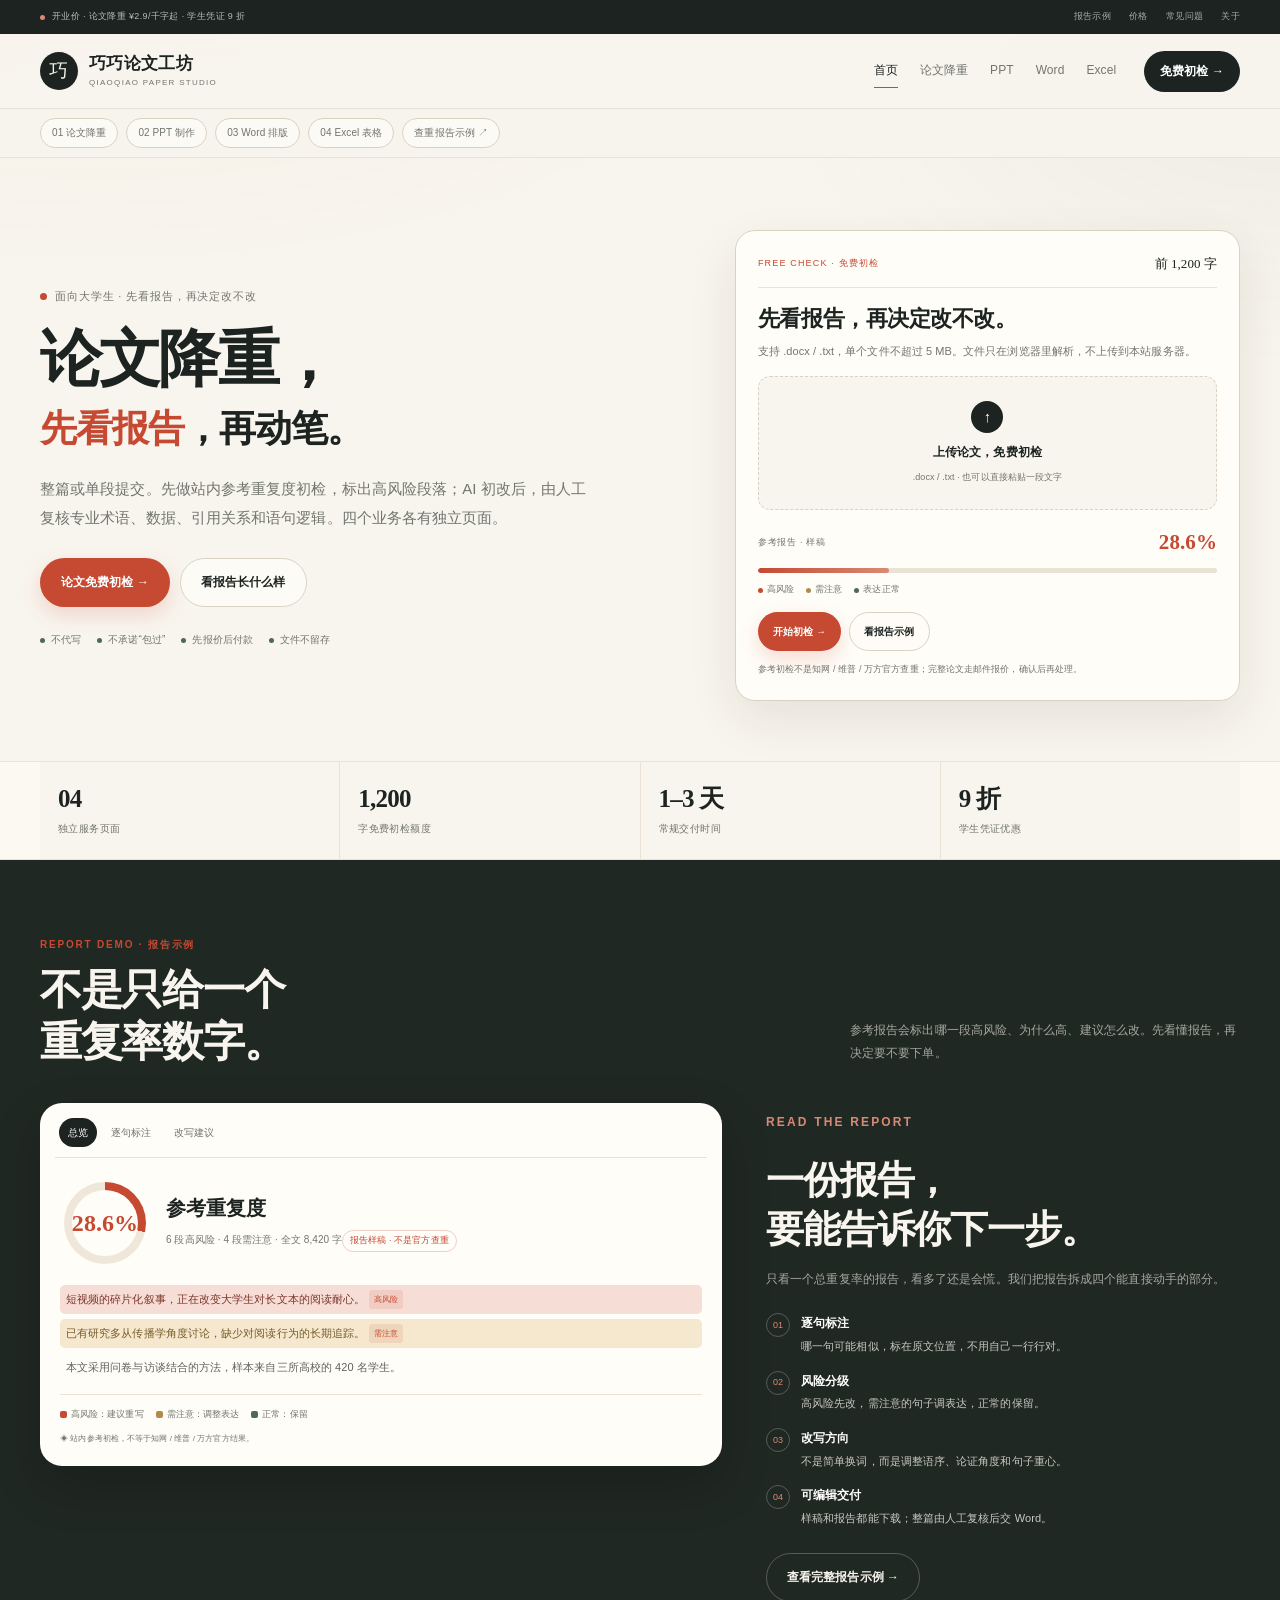
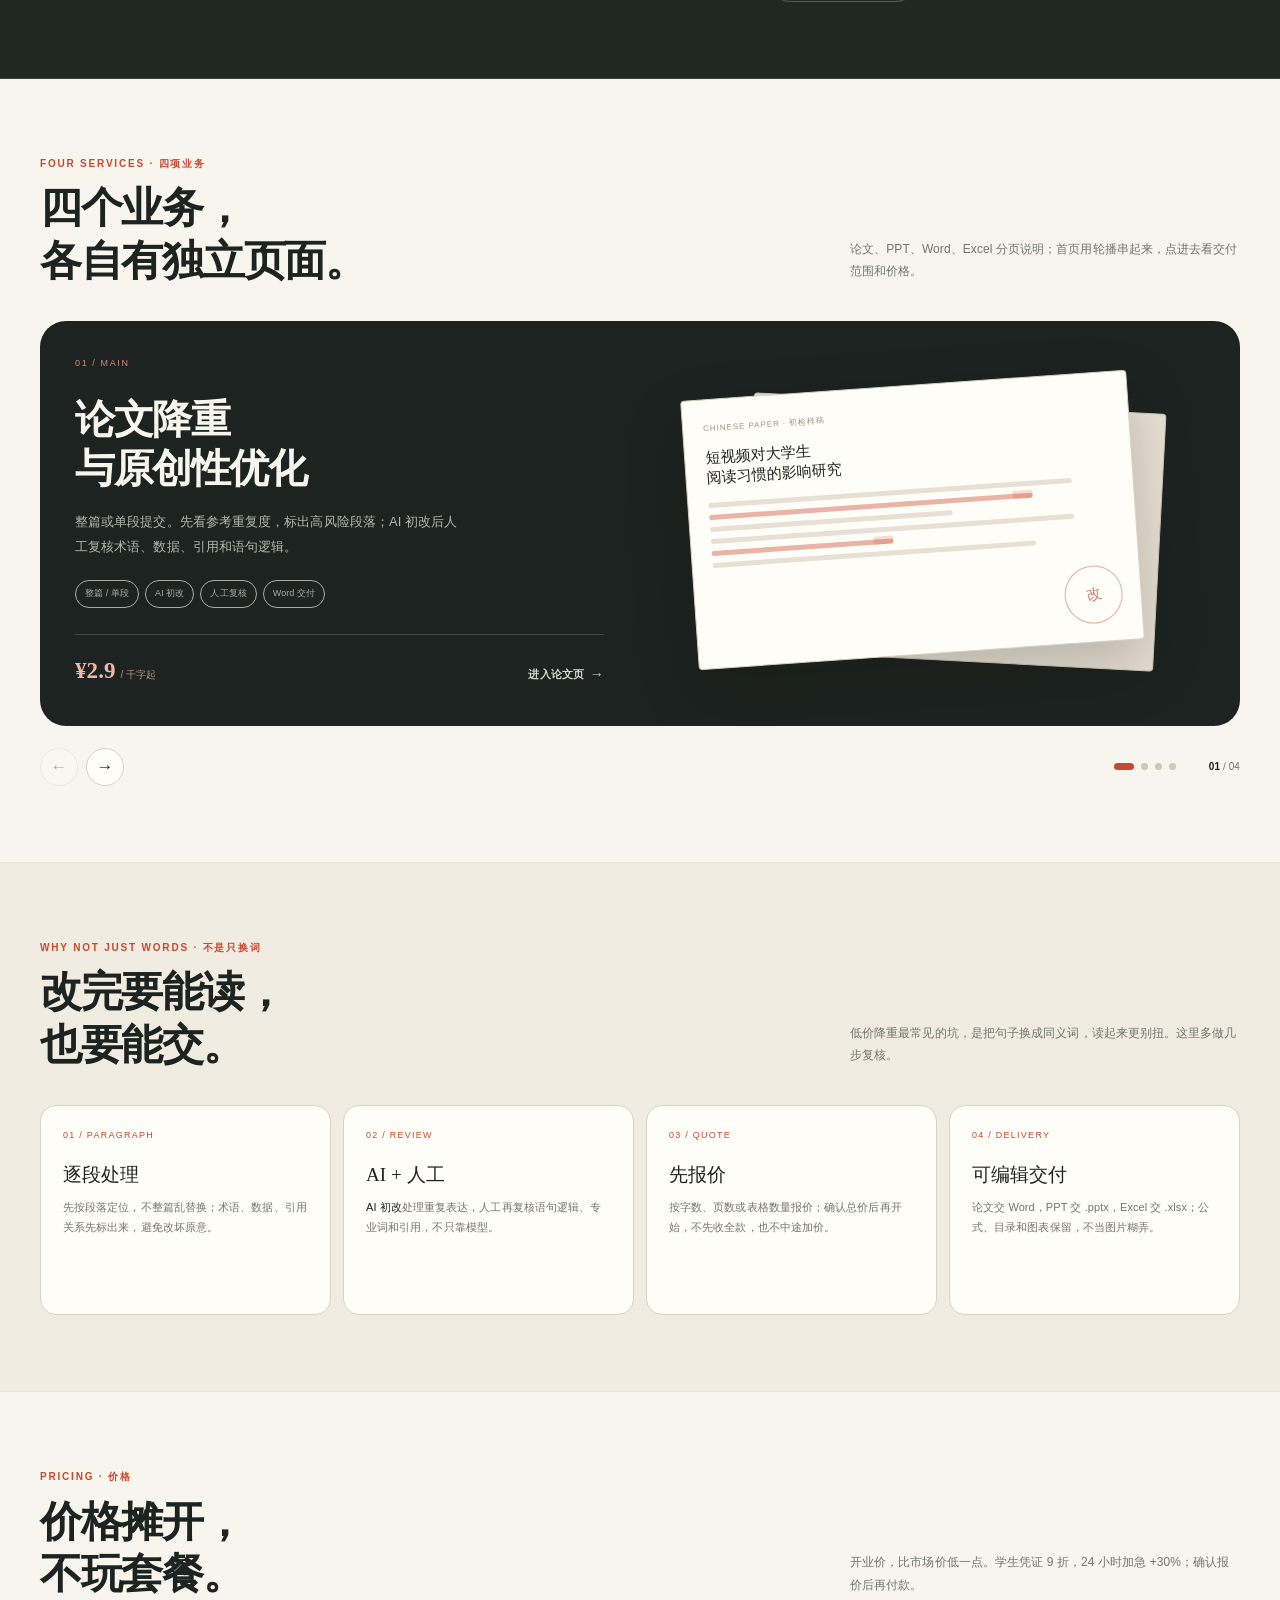
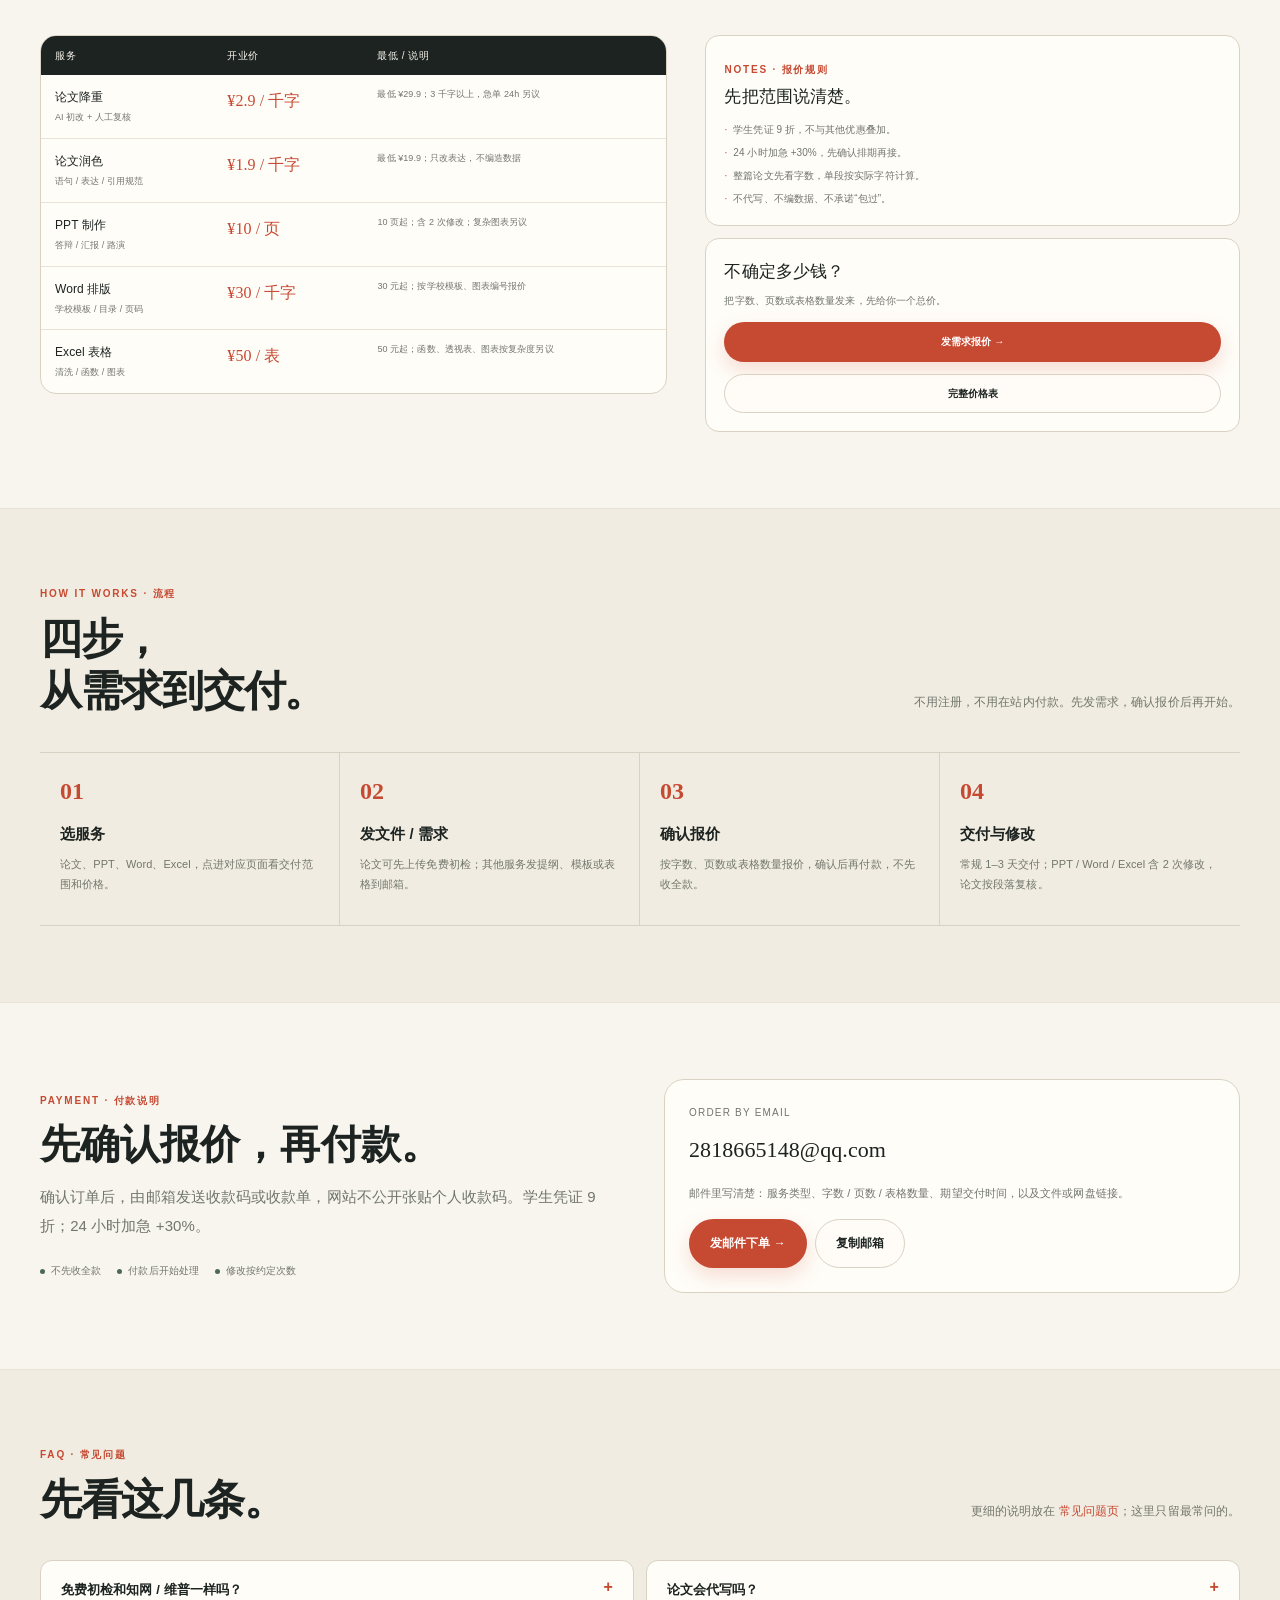
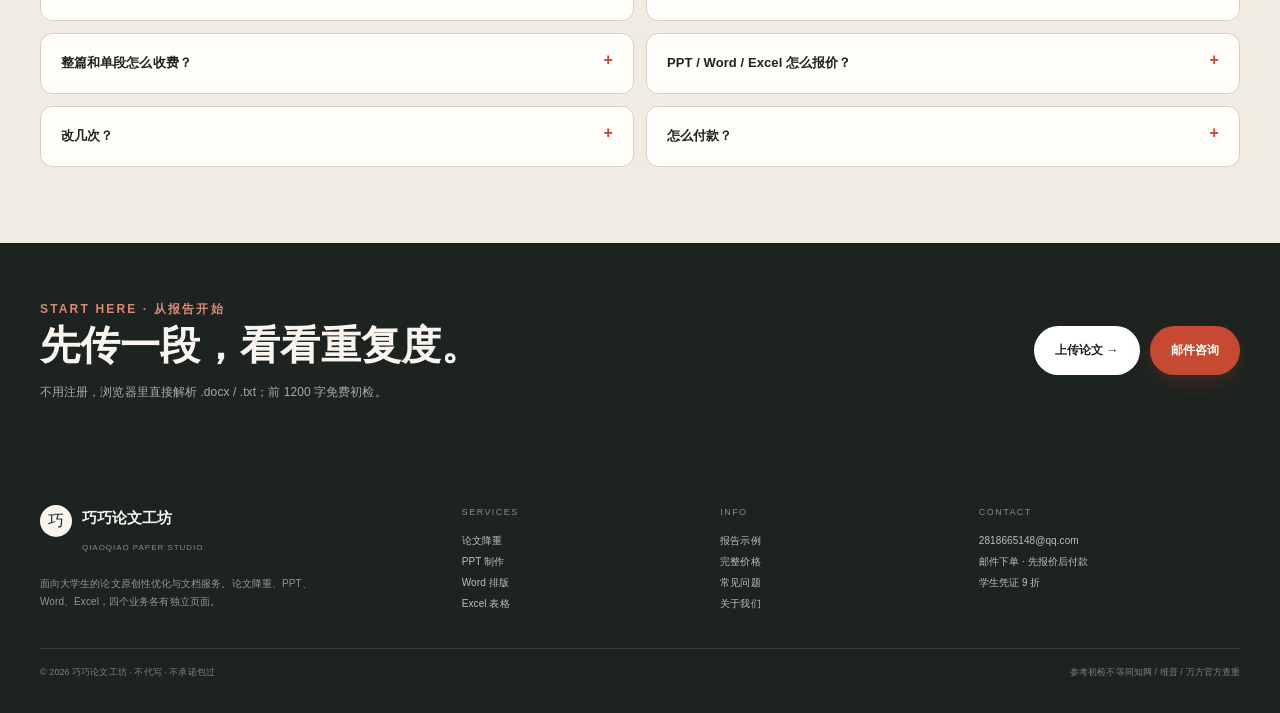
==== commit ad1fd586: "升级站点到 9 页版本，新增报告、价格、FAQ、关于页" ====
--- a/index.html
+++ b/index.html
@@ -4,13 +4,25 @@
 <meta charset="utf-8">
 <meta name="viewport" content="width=device-width, initial-scale=1">
 <title>巧巧论文工坊 — 论文降重 / PPT / Word / Excel</title>
-<meta name="description" content="巧巧论文工坊：面向大学生的论文降重、PPT 制作、Word 排版与 Excel 表格服务。四个业务各有独立页面，先看报价再下单。">
+<meta name="description" content="巧巧论文工坊：面向大学生的论文降重、PPT 制作、Word 排版与 Excel 表格服务。上传论文先看参考报告，AI 初改 + 人工复核，按字数透明计价。">
 <meta name="theme-color" content="#f8f5ee">
 <link rel="preconnect" href="https://miaoda.feishu.cn">
 <link rel="stylesheet" href="https://miaoda.feishu.cn/fonts/css2?family=Noto+Serif+SC:wght@400;500;600;700;900&family=Noto+Sans+SC:wght@300;400;500;600;700&display=swap">
 <link rel="stylesheet" href="site.css">
 </head>
 <body>
+
+<div class="topbar">
+  <div class="wrap topbar-row">
+    <span class="topbar-promo"><i></i>开业价 · 论文降重 ¥2.9/千字起 · 学生凭证 9 折</span>
+    <div class="topbar-links">
+      <a href="report.html">报告示例</a>
+      <a href="pricing.html">价格</a>
+      <a href="faq.html">常见问题</a>
+      <a href="about.html">关于</a>
+    </div>
+  </div>
+</div>
 
 <header class="site-head">
   <div class="wrap head-row">
@@ -33,6 +45,7 @@
       <a href="ppt.html">02 PPT 制作</a>
       <a href="word.html">03 Word 排版</a>
       <a href="excel.html">04 Excel 表格</a>
+      <a href="report.html">查重报告示例 ↗</a>
     </div>
   </div>
 </header>
@@ -41,31 +54,39 @@
   <section class="home-hero">
     <div class="wrap home-hero-grid">
       <div>
-        <div class="eyebrow"><span class="dot"></span> 面向大学生 · 四个业务 · 四个独立页面</div>
-        <h1>论文降重，<br><span class="h1-sub"><em>也做</em> PPT / Word / Excel。</span></h1>
-        <p class="lead">不再把所有内容挤在一页。论文降重、PPT 制作、Word 排版、Excel 表格各有独立页面，适合谁、交付什么、怎么收费，一页讲清楚。</p>
+        <div class="eyebrow"><span class="dot"></span> 面向大学生 · 先看报告，再决定改不改</div>
+        <h1>论文降重，<br><span class="h1-sub"><em>先看报告</em>，再动笔。</span></h1>
+        <p class="lead">整篇或单段提交。先做站内参考重复度初检，标出高风险段落；AI 初改后，由人工复核专业术语、数据、引用关系和语句逻辑。四个业务各有独立页面。</p>
         <div class="hero-actions">
           <a class="btn btn-primary" href="paper.html">论文免费初检 →</a>
-          <a class="btn btn-ghost" href="#services">看四项服务</a>
+          <a class="btn btn-ghost" href="report.html">看报告长什么样</a>
         </div>
         <div class="hero-meta">
           <span><i></i>不代写</span>
           <span><i></i>不承诺“包过”</span>
           <span><i></i>先报价后付款</span>
-          <span><i></i>学生凭证 9 折</span>
-        </div>
-      </div>
-
-      <aside class="index-card" aria-label="服务目录">
-        <div class="index-head"><span>SERVICE INDEX</span><b>04</b></div>
-        <div class="index-list">
-          <a href="paper.html"><span>01</span><strong>论文降重与优化</strong><small>¥2.9 / 千字起</small><em>→</em></a>
-          <a href="ppt.html"><span>02</span><strong>PPT 制作</strong><small>¥10 / 页起</small><em>→</em></a>
-          <a href="word.html"><span>03</span><strong>Word 格式排版</strong><small>¥30 / 千字起</small><em>→</em></a>
-          <a href="excel.html"><span>04</span><strong>Excel 表格</strong><small>¥50 / 表起</small><em>→</em></a>
-        </div>
-        <div style="padding:10px 10px 2px;font-size:9px;color:var(--muted);line-height:1.7">点击任一业务，进入独立详情页。</div>
-      </aside>
+          <span><i></i>文件不留存</span>
+        </div>
+      </div>
+
+      <div class="qc-card" aria-label="免费初检入口">
+        <div class="qc-head"><span>FREE CHECK · 免费初检</span><b>前 1,200 字</b></div>
+        <h2>先看报告，再决定改不改。</h2>
+        <p class="hint">支持 .docx / .txt，单个文件不超过 5 MB。文件只在浏览器里解析，不上传到本站服务器。</p>
+        <a class="qc-drop" href="paper.html#workspace">
+          <span class="qc-icon" aria-hidden="true">↑</span>
+          <strong>上传论文，免费初检</strong>
+          <small>.docx / .txt · 也可以直接粘贴一段文字</small>
+        </a>
+        <div class="qc-score"><span>参考报告 · 样稿</span><b>28.6%</b></div>
+        <div class="qc-bar"><i style="width:28.6%"></i></div>
+        <div class="qc-legend"><span><i class="r"></i>高风险</span><span><i class="a"></i>需注意</span><span><i class="g"></i>表达正常</span></div>
+        <div class="qc-actions">
+          <a class="btn btn-primary" href="paper.html#workspace">开始初检 →</a>
+          <a class="btn btn-ghost" href="report.html">看报告示例</a>
+        </div>
+        <p class="qc-note">参考初检不是知网 / 维普 / 万方官方查重；完整论文走邮件报价，确认后再处理。</p>
+      </div>
     </div>
   </section>
 
@@ -78,14 +99,77 @@
     </div>
   </section>
 
+  <section class="section report-section" id="report">
+    <div class="wrap">
+      <div class="section-head">
+        <div>
+          <p class="kicker">REPORT DEMO · 报告示例</p>
+          <h2>不是只给一个<br>重复率数字。</h2>
+        </div>
+        <p>参考报告会标出哪一段高风险、为什么高、建议怎么改。先看懂报告，再决定要不要下单。</p>
+      </div>
+
+      <div class="report-grid">
+        <div class="report-tabs" data-tabs>
+          <div class="report-tab-btns" role="tablist" aria-label="报告视图">
+            <button type="button" data-tab="overview" class="is-active">总览</button>
+            <button type="button" data-tab="sentences">逐句标注</button>
+            <button type="button" data-tab="rewrite">改写建议</button>
+          </div>
+
+          <div class="report-panel is-active" data-panel="overview">
+            <div class="report-score-row">
+              <div class="score-ring"><b>28.6%</b></div>
+              <div class="score-copy"><strong>参考重复度</strong><span>6 段高风险 · 4 段需注意 · 全文 8,420 字</span><em>报告样稿 · 不是官方查重</em></div>
+            </div>
+            <div class="report-line hot">短视频的碎片化叙事，正在改变大学生对长文本的阅读耐心。<em>高风险</em></div>
+            <div class="report-line warm">已有研究多从传播学角度讨论，缺少对阅读行为的长期追踪。<em>需注意</em></div>
+            <div class="report-line">本文采用问卷与访谈结合的方法，样本来自三所高校的 420 名学生。</div>
+            <div class="report-legend"><span><i style="background:#c64932"></i>高风险：建议重写</span><span><i style="background:#b28a4e"></i>需注意：调整表达</span><span><i style="background:#4d6857"></i>正常：保留</span></div>
+            <div class="report-note">◈ 站内参考初检，不等于知网 / 维普 / 万方官方结果。</div>
+          </div>
+
+          <div class="report-panel" data-panel="sentences">
+            <div class="report-line hot">“短视频的碎片化叙事，正在改变大学生对长文本的阅读耐心。”<em>相似 3 处</em></div>
+            <div class="report-line">可查来源：传播学期刊论文 2 篇、互联网网页 1 篇。建议保留观点，换一套论证顺序。</div>
+            <div class="report-line warm">“已有研究多从传播学角度讨论，缺少对阅读行为的长期追踪。”<em>相似 2 处</em></div>
+            <div class="report-line">可查来源：近五年学位论文。建议补一句你的研究对象和样本差异。</div>
+            <div class="report-legend"><span>逐句标注只标“可能相似”，最终以学校检测为准。</span></div>
+          </div>
+
+          <div class="report-panel" data-panel="rewrite">
+            <div class="before-after">
+              <div class="ba-col"><small>原文 · 高风险</small><p>短视频的碎片化叙事，正在改变大学生对长文本的阅读耐心。</p></div>
+              <div class="ba-col after"><small>改写后 · 保留原意</small><p>当学生习惯在十几秒内完成一次信息切换后，面对需要连续论证的长文本，阅读节奏和耐心都会受到影响。</p></div>
+            </div>
+            <div class="report-note">改写只调整表达和论证顺序；术语、数据、引用关系由人工复核，不动你的研究结论。</div>
+          </div>
+        </div>
+
+        <div class="report-copy">
+          <p class="kicker" style="color:#d98a75">READ THE REPORT</p>
+          <h3>一份报告，<br>要能告诉你下一步。</h3>
+          <p>只看一个总重复率的报告，看多了还是会慌。我们把报告拆成四个能直接动手的部分。</p>
+          <ul class="report-list">
+            <li><span class="n">01</span><div><b>逐句标注</b>哪一句可能相似，标在原文位置，不用自己一行行对。</div></li>
+            <li><span class="n">02</span><div><b>风险分级</b>高风险先改，需注意的句子调表达，正常的保留。</div></li>
+            <li><span class="n">03</span><div><b>改写方向</b>不是简单换词，而是调整语序、论证角度和句子重心。</div></li>
+            <li><span class="n">04</span><div><b>可编辑交付</b>样稿和报告都能下载；整篇由人工复核后交 Word。</div></li>
+          </ul>
+          <a class="btn btn-ghost" href="report.html">查看完整报告示例 →</a>
+        </div>
+      </div>
+    </div>
+  </section>
+
   <section class="section carousel-section" id="services">
     <div class="wrap">
       <div class="section-head">
         <div>
           <p class="kicker">FOUR SERVICES · 四项业务</p>
-          <h2>四个业务，<br>不再挤在一页。</h2>
-        </div>
-        <p>首页用轮播串起来，每一项都能点进独立页面。想先看论文，还是先做答辩 PPT，直接选。</p>
+          <h2>四个业务，<br>各自有独立页面。</h2>
+        </div>
+        <p>论文、PPT、Word、Excel 分页说明；首页用轮播串起来，点进去看交付范围和价格。</p>
       </div>
 
       <div class="carousel" data-carousel aria-roledescription="carousel" aria-label="四项服务轮播">
@@ -94,7 +178,7 @@
             <div class="slide-copy">
               <span class="slide-num">01 / MAIN</span>
               <h3>论文降重<br>与原创性优化</h3>
-              <p>整篇或单段提交。先做站内参考重复度初检，标出高风险段落；AI 改写后，由人工复核专业术语、数据、引用关系和语句逻辑。</p>
+              <p>整篇或单段提交。先看参考重复度，标出高风险段落；AI 初改后人工复核术语、数据、引用和语句逻辑。</p>
               <div class="slide-tags"><span>整篇 / 单段</span><span>AI 初改</span><span>人工复核</span><span>Word 交付</span></div>
               <div class="slide-foot"><b class="slide-price">¥2.9<small> / 千字起</small></b><span class="slide-cta">进入论文页</span></div>
             </div>
@@ -199,7 +283,69 @@
     </div>
   </section>
 
-  <section class="section" id="process">
+  <section class="section" style="background:var(--paper-2);border-top:1px solid var(--line-soft);border-bottom:1px solid var(--line-soft)">
+    <div class="wrap">
+      <div class="section-head">
+        <div>
+          <p class="kicker">WHY NOT JUST WORDS · 不是只换词</p>
+          <h2>改完要能读，<br>也要能交。</h2>
+        </div>
+        <p>低价降重最常见的坑，是把句子换成同义词，读起来更别扭。这里多做几步复核。</p>
+      </div>
+      <div class="feature-grid">
+        <div class="feature-card"><span class="num">01 / PARAGRAPH</span><h3>逐段处理</h3><p>先按段落定位，不整篇乱替换；术语、数据、引用关系先标出来，避免改坏原意。</p></div>
+        <div class="feature-card"><span class="num">02 / REVIEW</span><h3>AI + 人工</h3><p><b>AI 初改</b>处理重复表达，人工再复核语句逻辑、专业词和引用，不只靠模型。</p></div>
+        <div class="feature-card"><span class="num">03 / QUOTE</span><h3>先报价</h3><p>按字数、页数或表格数量报价；确认总价后再开始，不先收全款，也不中途加价。</p></div>
+        <div class="feature-card"><span class="num">04 / DELIVERY</span><h3>可编辑交付</h3><p>论文交 Word，PPT 交 .pptx，Excel 交 .xlsx；公式、目录和图表保留，不当图片糊弄。</p></div>
+      </div>
+    </div>
+  </section>
+
+  <section class="section" id="pricing">
+    <div class="wrap">
+      <div class="section-head">
+        <div>
+          <p class="kicker">PRICING · 价格</p>
+          <h2>价格摊开，<br>不玩套餐。</h2>
+        </div>
+        <p>开业价，比市场价低一点。学生凭证 9 折，24 小时加急 +30%；确认报价后再付款。</p>
+      </div>
+      <div class="price-grid">
+        <div class="price-table-wrap">
+          <table class="price-table">
+            <thead><tr><th>服务</th><th>开业价</th><th>最低 / 说明</th></tr></thead>
+            <tbody>
+              <tr><td class="name"><b>论文降重</b><small>AI 初改 + 人工复核</small></td><td class="p">¥2.9 / 千字</td><td class="s">最低 ¥29.9；3 千字以上，急单 24h 另议</td></tr>
+              <tr><td class="name"><b>论文润色</b><small>语句 / 表达 / 引用规范</small></td><td class="p">¥1.9 / 千字</td><td class="s">最低 ¥19.9；只改表达，不编造数据</td></tr>
+              <tr><td class="name"><b>PPT 制作</b><small>答辩 / 汇报 / 路演</small></td><td class="p">¥10 / 页</td><td class="s">10 页起；含 2 次修改；复杂图表另议</td></tr>
+              <tr><td class="name"><b>Word 排版</b><small>学校模板 / 目录 / 页码</small></td><td class="p">¥30 / 千字</td><td class="s">30 元起；按学校模板、图表编号报价</td></tr>
+              <tr><td class="name"><b>Excel 表格</b><small>清洗 / 函数 / 图表</small></td><td class="p">¥50 / 表</td><td class="s">50 元起；函数、透视表、图表按复杂度另议</td></tr>
+            </tbody>
+          </table>
+        </div>
+        <div class="price-side">
+          <div class="price-side-card">
+            <span class="kicker">NOTES · 报价规则</span>
+            <h3>先把范围说清楚。</h3>
+            <ul>
+              <li>学生凭证 9 折，不与其他优惠叠加。</li>
+              <li>24 小时加急 +30%，先确认排期再接。</li>
+              <li>整篇论文先看字数，单段按实际字符计算。</li>
+              <li>不代写、不编数据、不承诺“包过”。</li>
+            </ul>
+          </div>
+          <div class="price-side-card">
+            <h3>不确定多少钱？</h3>
+            <p>把字数、页数或表格数量发来，先给你一个总价。</p>
+            <a class="btn btn-primary" href="mailto:2818665148@qq.com">发需求报价 →</a>
+            <a class="btn btn-ghost" href="pricing.html">完整价格表</a>
+          </div>
+        </div>
+      </div>
+    </div>
+  </section>
+
+  <section class="section" id="process" style="background:var(--paper-2);border-top:1px solid var(--line-soft);border-bottom:1px solid var(--line-soft)">
     <div class="wrap">
       <div class="section-head">
         <div>
@@ -217,12 +363,13 @@
     </div>
   </section>
 
-  <section class="section" style="background:var(--paper-2);border-top:1px solid var(--line-soft);border-bottom:1px solid var(--line-soft)">
+  <section class="section">
     <div class="wrap payment-grid">
       <div>
         <p class="kicker">PAYMENT · 付款说明</p>
         <h2 class="serif" style="font-size:clamp(28px,3.2vw,40px);line-height:1.3;margin:0 0 12px">先确认报价，再付款。</h2>
         <p class="lead">确认订单后，由邮箱发送收款码或收款单，网站不公开张贴个人收款码。学生凭证 9 折；24 小时加急 +30%。</p>
+        <div class="hero-meta" style="margin-top:22px"><span><i></i>不先收全款</span><span><i></i>付款后开始处理</span><span><i></i>修改按约定次数</span></div>
       </div>
       <div style="background:var(--card);border:1px solid var(--line);border-radius:var(--radius);padding:24px">
         <div style="font-size:10px;letter-spacing:.12em;color:var(--muted);margin-bottom:10px">ORDER BY EMAIL</div>
@@ -236,19 +383,21 @@
     </div>
   </section>
 
-  <section class="section">
+  <section class="section" style="background:var(--paper-2);border-top:1px solid var(--line-soft)">
     <div class="wrap">
       <div class="section-head">
         <div>
           <p class="kicker">FAQ · 常见问题</p>
           <h2>先看这几条。</h2>
         </div>
-        <p>更细的说明放在各个业务页底部；这里只留最常问的。</p>
+        <p>更细的说明放在 <a href="faq.html" style="color:var(--accent)">常见问题页</a>；这里只留最常问的。</p>
       </div>
       <div class="faq-list">
         <details class="faq-item"><summary>免费初检和知网 / 维普一样吗？</summary><p>不一样。站内初检是参考重复度，用公开文本和常见表达做比对，不等于知网、维普、万方的官方查重结果，也不能替代学校检测。</p></details>
         <details class="faq-item"><summary>论文会代写吗？</summary><p>不代写。只优化你已有的论文或段落，做改写、润色、格式整理；不承诺“包过”，也不伪造数据或参考文献。</p></details>
-        <details class="faq-item"><summary>四个业务都能单独下单吗？</summary><p>可以。论文、PPT、Word、Excel 各有独立页面和报价方式，按字数、页数或表格数量分别计算。</p></details>
+        <details class="faq-item"><summary>整篇和单段怎么收费？</summary><p>单段按实际字符计算，整篇按字数报价；论文降重 ¥2.9/千字起，最低 ¥29.9。先确认字数和范围，再给总价。</p></details>
+        <details class="faq-item"><summary>PPT / Word / Excel 怎么报价？</summary><p>PPT 按页，¥10/页起；Word 按字数，¥30/千字起；Excel 按表，¥50/表起。都能先报价，确认后再开始。</p></details>
+        <details class="faq-item"><summary>改几次？</summary><p>PPT / Word / Excel 含 2 次集中修改；论文按段落复核。额外轮次或大改按新工作量另计。</p></details>
         <details class="faq-item"><summary>怎么付款？</summary><p>确认报价后，通过邮箱发送收款码或收款单；网站不公开个人收款码。学生凭证 9 折，24h 加急 +30%。</p></details>
       </div>
     </div>
@@ -257,7 +406,7 @@
   <section class="cta-band">
     <div class="wrap cta-grid">
       <div>
-        <p class="kicker" style="color:#d98a75">START HERE · 从论文开始</p>
+        <p class="kicker" style="color:#d98a75">START HERE · 从报告开始</p>
         <h2>先传一段，看看重复度。</h2>
         <p>不用注册，浏览器里直接解析 .docx / .txt；前 1200 字免费初检。</p>
       </div>
@@ -280,7 +429,7 @@
         <p class="foot-note">面向大学生的论文原创性优化与文档服务。论文降重、PPT、Word、Excel，四个业务各有独立页面。</p>
       </div>
       <div class="foot-col"><h4>SERVICES</h4><a href="paper.html">论文降重</a><a href="ppt.html">PPT 制作</a><a href="word.html">Word 排版</a><a href="excel.html">Excel 表格</a></div>
-      <div class="foot-col"><h4>INFO</h4><a href="paper.html#pricing">价格</a><a href="paper.html#process">流程</a><a href="paper.html#faq">常见问题</a><a href="#services">服务总览</a></div>
+      <div class="foot-col"><h4>INFO</h4><a href="report.html">报告示例</a><a href="pricing.html">完整价格</a><a href="faq.html">常见问题</a><a href="about.html">关于我们</a></div>
       <div class="foot-col"><h4>CONTACT</h4><a href="mailto:2818665148@qq.com">2818665148@qq.com</a><span>邮件下单 · 先报价后付款</span><span>学生凭证 9 折</span></div>
     </div>
     <div class="foot-bottom"><span>© 2026 巧巧论文工坊 · 不代写 · 不承诺包过</span><span>参考初检不等同知网 / 维普 / 万方官方查重</span></div>
--- a/site.css
+++ b/site.css
@@ -20,7 +20,7 @@
   margin:0;background:var(--paper);color:var(--ink);
   font-family:"Noto Sans SC","PingFang SC","Microsoft YaHei",sans-serif;
   font-size:16px;line-height:1.75;letter-spacing:.005em;
-  -webkit-font-smoothing:antialiased;
+  -webkit-font-smoothing:antialiased;overflow-x:hidden;
 }
 body::before{
   content:"";position:fixed;inset:0;pointer-events:none;z-index:-1;
@@ -229,10 +229,10 @@
 .detail-card .num{font-size:9px;letter-spacing:.16em;color:var(--accent);margin-bottom:16px}
 .detail-card h3{font-family:"Noto Serif SC",serif;font-size:21px;line-height:1.4;margin:0 0 14px}
 .detail-card p{font-size:12px;line-height:1.9;color:var(--muted);margin:0}
-.detail-list{list-style:none;margin:0;padding:0;display:flex;flex-direction:column;gap:8px}
-.detail-list li{font-size:12px;color:var(--muted);line-height:1.7;display:flex;gap:8px}
-.detail-list li::before{content:"·";color:var(--accent);font-weight:700}
-.detail-list b{color:var(--ink);font-weight:500}
+.detail-list{list-style:none;margin:0;padding:0;display:flex;flex-direction:column;gap:9px}
+.detail-list li{font-size:12px;color:var(--muted);line-height:1.7;position:relative;padding-left:12px}
+.detail-list li::before{content:"·";color:var(--accent);font-weight:700;position:absolute;left:0;top:0}
+.detail-list b{display:block;color:var(--ink);font-weight:500;margin-bottom:1px}
 
 /* quote */
 .quote-band{background:var(--paper-2);border-bottom:1px solid var(--line-soft)}
@@ -300,6 +300,194 @@
 /* toast */
 .toast{position:fixed;left:50%;bottom:26px;transform:translateX(-50%) translateY(20px);background:var(--ink);color:#fff;padding:10px 16px;border-radius:999px;font-size:11px;opacity:0;pointer-events:none;transition:.25s;z-index:100;white-space:nowrap}
 .toast.show{opacity:1;transform:translateX(-50%) translateY(0)}
+
+/* topbar */
+.topbar{background:var(--ink);color:rgba(248,245,238,.72);font-size:9px;letter-spacing:.04em}
+.topbar-row{min-height:34px;display:flex;align-items:center;justify-content:space-between;gap:20px}
+.topbar-promo{display:inline-flex;align-items:center;gap:7px;white-space:nowrap}
+.topbar-promo i{width:5px;height:5px;border-radius:50%;background:#d98a75;display:inline-block}
+.topbar-links{display:flex;align-items:center;gap:18px;white-space:nowrap}
+.topbar-links a{color:rgba(248,245,238,.65);transition:.2s}
+.topbar-links a:hover{color:#fff}
+
+/* quick check */
+.qc-card{background:var(--card);border:1px solid var(--line);border-radius:var(--radius);padding:22px;box-shadow:var(--shadow);position:relative;overflow:hidden}
+.qc-head{display:flex;align-items:center;justify-content:space-between;gap:10px;padding-bottom:12px;border-bottom:1px solid var(--line-soft);margin-bottom:16px}
+.qc-head span{font-size:9px;letter-spacing:.13em;color:var(--accent)}
+.qc-head b{font-family:"Noto Serif SC",serif;font-size:13px;font-weight:500;color:var(--ink)}
+.qc-card h2{font-family:"Noto Serif SC",serif;font-size:22px;line-height:1.35;margin:0 0 8px;letter-spacing:-.02em}
+.qc-card .hint{font-size:11px;line-height:1.8;color:var(--muted);margin:0 0 14px}
+.qc-drop{display:flex;flex-direction:column;align-items:center;justify-content:center;gap:7px;text-align:center;border:1px dashed var(--line);border-radius:12px;background:var(--paper);padding:24px 14px;transition:.2s}
+.qc-drop:hover{border-color:var(--accent);background:#fff}
+.qc-icon{width:32px;height:32px;border-radius:50%;display:grid;place-items:center;background:var(--ink);color:#fff;font-size:15px;margin-bottom:2px}
+.qc-drop strong{font-size:12px;color:var(--ink)}
+.qc-drop small{font-size:9px;color:var(--muted)}
+.qc-score{display:flex;align-items:center;justify-content:space-between;gap:12px;margin-top:14px}
+.qc-score span{font-size:9px;color:var(--muted);letter-spacing:.08em}
+.qc-score b{font-family:"Noto Serif SC",serif;font-size:21px;color:var(--accent)}
+.qc-bar{height:5px;background:var(--line-soft);border-radius:99px;overflow:hidden;margin-top:7px}
+.qc-bar i{display:block;height:100%;background:linear-gradient(90deg,var(--accent),#d98a75);border-radius:99px}
+.qc-legend{display:flex;flex-wrap:wrap;gap:12px;margin-top:9px;font-size:9px;color:var(--muted)}
+.qc-legend span{display:inline-flex;align-items:center;gap:4px}
+.qc-legend i{width:5px;height:5px;border-radius:50%;display:inline-block}
+.qc-legend .r{background:var(--accent)}.qc-legend .a{background:var(--gold)}.qc-legend .g{background:var(--sage)}
+.qc-actions{display:flex;gap:8px;flex-wrap:wrap;margin-top:14px}
+.qc-actions .btn{padding:10px 14px;font-size:10px}
+.qc-note{font-size:9px;line-height:1.7;color:var(--muted);margin:11px 0 0}
+
+/* report demo */
+.report-section{background:#202823;color:#f8f5ee;border-bottom:1px solid rgba(248,245,238,.12)}
+.report-section .section-head h2{color:#f8f5ee}
+.report-section .section-head > p{color:rgba(248,245,238,.62)}
+.report-grid{display:grid;grid-template-columns:1.18fr .82fr;gap:44px;align-items:start}
+.report-tabs{background:var(--card);color:var(--ink);border-radius:22px;padding:14px;box-shadow:0 20px 50px rgba(0,0,0,.18);border:1px solid rgba(255,255,255,.08)}
+.report-tab-btns{display:flex;gap:5px;border-bottom:1px solid var(--line-soft);padding:0 4px 10px;margin-bottom:12px}
+.report-tab-btns button{border:0;background:transparent;color:var(--muted);font-size:10px;padding:6px 9px;border-radius:99px}
+.report-tab-btns button.is-active{background:var(--ink);color:#fff}
+.report-panel{display:none;padding:2px 5px 6px}
+.report-panel.is-active{display:block}
+.report-score-row{display:flex;align-items:center;gap:20px;padding:10px 4px 16px}
+.score-ring{width:82px;height:82px;border-radius:50%;display:grid;place-items:center;background:conic-gradient(var(--accent) 0 28.6%,#eee7da 28.6% 100%);position:relative;flex:0 0 auto}
+.score-ring::before{content:"";position:absolute;inset:8px;background:var(--card);border-radius:50%}
+.score-ring b{position:relative;z-index:1;font-family:"Noto Serif SC",serif;font-size:24px;color:var(--accent);line-height:1}
+.score-copy strong{display:block;font-family:"Noto Serif SC",serif;font-size:20px;line-height:1.3;margin-bottom:3px}
+.score-copy span{font-size:10px;color:var(--muted);line-height:1.7}
+.score-copy em{display:inline-block;font-style:normal;font-size:9px;color:var(--accent);border:1px solid rgba(198,73,50,.25);border-radius:99px;padding:2px 7px;margin-top:5px}
+.report-line{font-size:11px;line-height:1.9;color:#5f635b;margin:5px 0;padding:4px 6px;border-radius:5px}
+.report-line.hot{background:#f6ded7;color:#7e3428}
+.report-line.warm{background:#f5e8ce;color:#785b2a}
+.report-line em{display:inline-block;font-style:normal;font-size:8px;background:rgba(198,73,50,.12);color:var(--accent);padding:2px 5px;border-radius:3px;margin-left:4px;vertical-align:1px}
+.report-legend{display:flex;gap:12px;flex-wrap:wrap;font-size:9px;color:var(--muted);margin-top:12px;padding-top:12px;border-top:1px solid var(--line-soft)}
+.report-legend span{display:inline-flex;align-items:center;gap:4px}
+.report-legend i{width:7px;height:7px;border-radius:2px;display:inline-block}
+.report-note{display:flex;gap:6px;font-size:8px;line-height:1.7;color:var(--muted);margin-top:9px}
+.before-after{display:grid;grid-template-columns:1fr 1fr;gap:8px;margin-top:4px}
+.ba-col{background:var(--paper);border:1px solid var(--line);border-radius:8px;padding:10px}
+.ba-col small{display:block;font-size:8px;color:var(--muted);margin-bottom:5px;letter-spacing:.06em}
+.ba-col p{font-size:10px;line-height:1.8;color:var(--ink);margin:0}
+.ba-col.after{background:#edf2ea;border-color:#cad9ca}
+.ba-col.after p{color:#34523c}
+.report-copy{padding-top:8px}
+.report-copy h3{font-family:"Noto Serif SC",serif;font-size:clamp(27px,3vw,38px);line-height:1.3;margin:0 0 14px;letter-spacing:-.03em}
+.report-copy > p{font-size:12px;line-height:1.9;color:rgba(248,245,238,.62);margin:0 0 22px}
+.report-list{list-style:none;margin:0 0 24px;padding:0;display:flex;flex-direction:column;gap:14px}
+.report-list li{display:flex;gap:11px;font-size:11px;line-height:1.8;color:rgba(248,245,238,.78)}
+.report-list li b{display:block;color:#fff;font-size:12px;margin-bottom:2px}
+.report-list .n{flex:0 0 auto;width:24px;height:24px;border:1px solid rgba(248,245,238,.25);border-radius:50%;display:grid;place-items:center;font-size:9px;color:#d98a75}
+.report-copy .btn-ghost{border-color:rgba(248,245,238,.25);color:#f8f5ee;background:transparent}
+.report-copy .btn-ghost:hover{border-color:#fff;background:rgba(255,255,255,.06)}
+
+/* feature grid */
+.feature-grid{display:grid;grid-template-columns:repeat(4,1fr);gap:12px}
+.feature-card{background:var(--card);border:1px solid var(--line);border-radius:16px;padding:22px;min-height:210px;display:flex;flex-direction:column}
+.feature-card .num{font-size:9px;letter-spacing:.14em;color:var(--accent);margin-bottom:18px}
+.feature-card h3{font-family:"Noto Serif SC",serif;font-size:19px;line-height:1.4;margin:0 0 8px;font-weight:500}
+.feature-card p{font-size:11px;line-height:1.85;color:var(--muted);margin:0}
+.feature-card b{color:var(--ink);font-weight:500}
+
+/* pricing */
+.price-grid{display:grid;grid-template-columns:1.08fr .92fr;gap:38px;align-items:start}
+.price-table-wrap{background:var(--card);border:1px solid var(--line);border-radius:16px;overflow:hidden}
+.price-table{width:100%;border-collapse:collapse;font-size:11px}
+.price-table th{background:var(--ink);color:#f8f5ee;text-align:left;padding:11px 14px;font-weight:500;font-size:10px;letter-spacing:.05em}
+.price-table td{padding:12px 14px;border-bottom:1px solid var(--line-soft);vertical-align:top}
+.price-table tr:last-child td{border-bottom:0}
+.price-table .p{font-family:"Noto Serif SC",serif;font-size:16px;color:var(--accent);white-space:nowrap}
+.price-table .s{color:var(--muted);font-size:9px;line-height:1.6}
+.price-table .name b{display:block;color:var(--ink);font-size:12px;font-weight:500}
+.price-table .name small{display:block;color:var(--muted);font-size:9px;margin-top:2px}
+.price-side{display:flex;flex-direction:column;gap:12px}
+.price-side-card{background:var(--card);border:1px solid var(--line);border-radius:14px;padding:18px}
+.price-side-card h3{font-family:"Noto Serif SC",serif;font-size:17px;margin:0 0 6px;font-weight:500}
+.price-side-card p{font-size:10px;line-height:1.8;color:var(--muted);margin:0}
+.price-side-card ul{list-style:none;padding:0;margin:9px 0 0;display:flex;flex-direction:column;gap:6px}
+.price-side-card li{font-size:10px;color:var(--muted);line-height:1.7}
+.price-side-card li::before{content:"·";color:var(--accent);margin-right:6px}
+.price-side-card .btn{width:100%;margin-top:12px;font-size:10px;padding:10px 12px}
+
+/* simple content cards */
+.info-grid{display:grid;grid-template-columns:repeat(3,1fr);gap:12px}
+.info-card{background:var(--card);border:1px solid var(--line);border-radius:14px;padding:20px}
+.info-card h3{font-family:"Noto Serif SC",serif;font-size:18px;margin:0 0 6px;font-weight:500}
+.info-card p{font-size:10px;line-height:1.85;color:var(--muted);margin:0}
+.info-card .k{display:block;font-size:9px;letter-spacing:.12em;color:var(--accent);margin-bottom:10px}
+
+/* pricing page */
+.pricing-hero{padding:54px 0 48px;border-bottom:1px solid var(--line-soft)}
+.pricing-hero-grid{display:grid;grid-template-columns:1.1fr .9fr;gap:40px;align-items:center}
+.pricing-hero h1{font-family:"Noto Serif SC",serif;font-size:clamp(34px,4.3vw,54px);line-height:1.2;letter-spacing:-.04em;margin:0 0 18px}
+.pricing-hero h1 em{font-style:normal;color:var(--accent)}
+.pricing-hero .lead{max-width:560px}
+.pricing-badges{display:flex;flex-wrap:wrap;gap:8px;margin-top:18px}
+.pricing-badges span{font-size:10px;padding:6px 10px;border:1px solid var(--line);border-radius:999px;background:var(--card);color:var(--muted)}
+.pricing-badges b{color:var(--ink)}
+.pricing-hero-card{background:var(--ink);color:#f8f5ee;border-radius:20px;padding:24px;position:relative;overflow:hidden}
+.pricing-hero-card::after{content:"价";position:absolute;right:-8px;bottom:-30px;font-family:"Noto Serif SC",serif;font-size:130px;color:rgba(248,245,238,.06)}
+.pricing-hero-card .kicker{color:#d98a75}
+.pricing-hero-card h2{font-family:"Noto Serif SC",serif;font-size:26px;line-height:1.35;margin:0 0 8px}
+.pricing-hero-card p{font-size:11px;line-height:1.8;color:rgba(248,245,238,.65);margin:0 0 16px}
+.pricing-hero-card .btn-light{font-size:10px;padding:10px 14px}
+
+/* about page */
+.about-grid{display:grid;grid-template-columns:1fr 1fr;gap:16px}
+.contact-grid{display:grid;grid-template-columns:1fr 1fr;gap:40px;align-items:center}
+.about-panel{background:var(--card);border:1px solid var(--line);border-radius:18px;padding:26px}
+.about-panel h2{font-family:"Noto Serif SC",serif;font-size:24px;line-height:1.35;margin:0 0 12px}
+.about-panel p{font-size:11px;line-height:1.9;color:var(--muted);margin:0 0 10px}
+.about-panel ul{list-style:none;padding:0;margin:12px 0 0;display:flex;flex-direction:column;gap:7px}
+.about-panel li{font-size:11px;line-height:1.75;color:var(--muted)}
+.about-panel li::before{content:"·";color:var(--accent);margin-right:6px}
+.about-panel.dark{background:var(--ink);color:#f8f5ee;border-color:var(--ink)}
+.about-panel.dark p,.about-panel.dark li{color:rgba(248,245,238,.65)}
+.about-panel.dark h2{color:#fff}
+.timeline{display:grid;grid-template-columns:repeat(4,1fr);border-top:1px solid var(--line);border-bottom:1px solid var(--line)}
+.timeline-step{padding:22px 18px 26px;border-right:1px solid var(--line)}
+.timeline-step:last-child{border-right:0}
+.timeline-step b{display:block;font-family:"Noto Serif SC",serif;font-size:22px;color:var(--accent);margin-bottom:12px}
+.timeline-step h3{font-size:14px;margin:0 0 6px}
+.timeline-step p{font-size:10px;line-height:1.8;color:var(--muted);margin:0}
+
+@media (max-width:980px){
+  .topbar-links{display:none}
+  .report-grid,.price-grid,.pricing-hero-grid{grid-template-columns:1fr;gap:30px}
+  .report-copy{padding-top:0}
+  .feature-grid{grid-template-columns:1fr 1fr}
+  .price-grid{gap:24px}
+  .info-grid{grid-template-columns:1fr 1fr}
+  .about-grid{grid-template-columns:1fr}
+  .contact-grid{grid-template-columns:1fr;gap:24px}
+  .timeline{grid-template-columns:1fr 1fr}
+  .timeline-step:nth-child(2){border-right:0}
+  .timeline-step:nth-child(3),.timeline-step:nth-child(4){border-top:1px solid var(--line)}
+}
+@media (max-width:720px){
+  .topbar-row{justify-content:center;min-height:30px}
+  .topbar-promo{font-size:8px;white-space:normal;text-align:center;line-height:1.6}
+  .qc-card{padding:18px}
+  .qc-card h2{font-size:20px}
+  .qc-drop{padding:20px 12px}
+  .feature-grid{grid-template-columns:1fr}
+  .feature-card{min-height:0}
+  .price-grid{grid-template-columns:1fr}
+  .price-table{font-size:10px}
+  .price-table th,.price-table td{padding:9px 8px}
+  .price-table .p{font-size:14px}
+  .price-side-card{padding:16px}
+  .info-grid{grid-template-columns:1fr}
+  .timeline{grid-template-columns:1fr}
+  .timeline-step{border-right:0;border-top:1px solid var(--line)}
+  .timeline-step:first-child{border-top:0}
+  .report-tab-btns{overflow-x:auto}
+  .report-tab-btns button{white-space:nowrap}
+  .score-ring{width:70px;height:70px}
+  .score-ring b{font-size:21px}
+  .before-after{grid-template-columns:1fr}
+  .pricing-hero-card{padding:18px}
+}
+
+/* grid safety */
+.home-hero-grid > *, .report-grid > *, .price-grid > *, .page-hero-grid > *, .pricing-hero-grid > *, .quote-grid > *, .contact-grid > *, .detail-grid > *, .related-grid > *, .feature-grid > *, .info-grid > *{min-width:0}
+.price-table-wrap{overflow-x:auto;-webkit-overflow-scrolling:touch}
 
 /* responsive */
 @media (max-width:980px){
